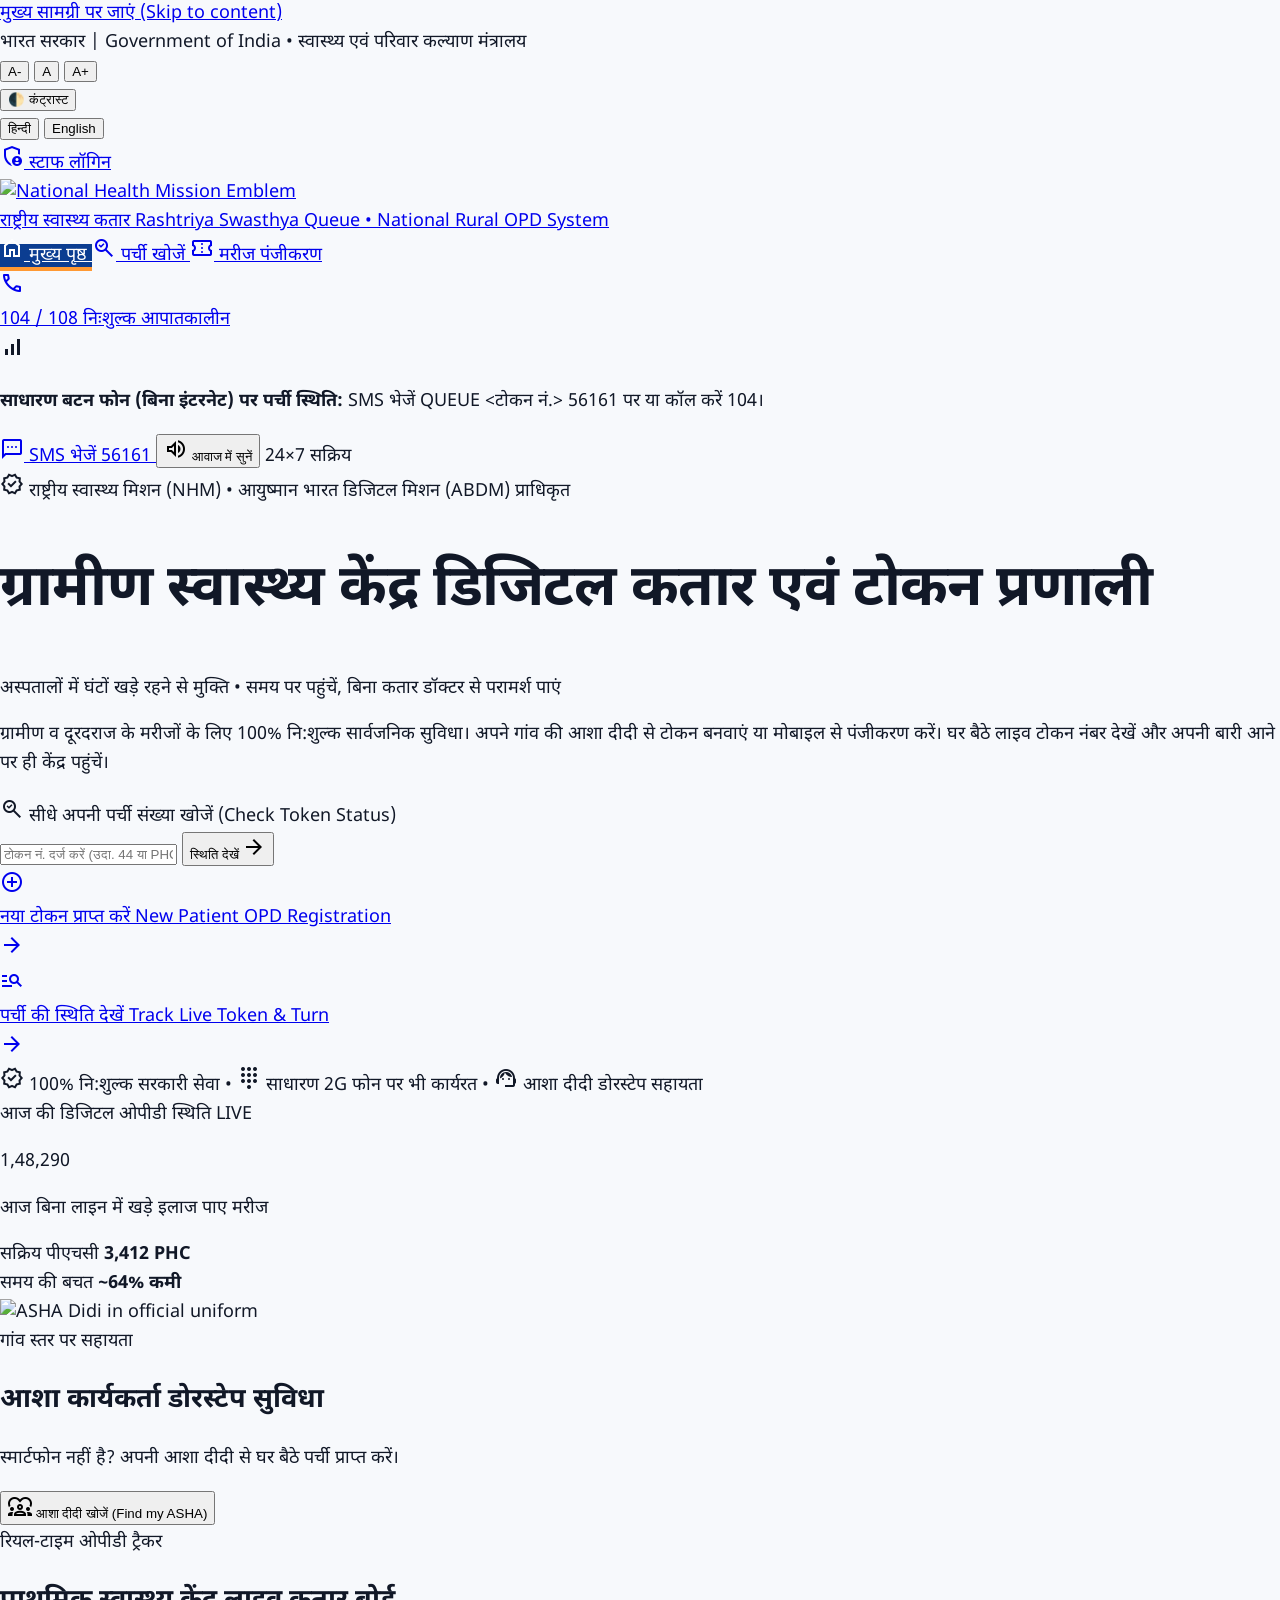
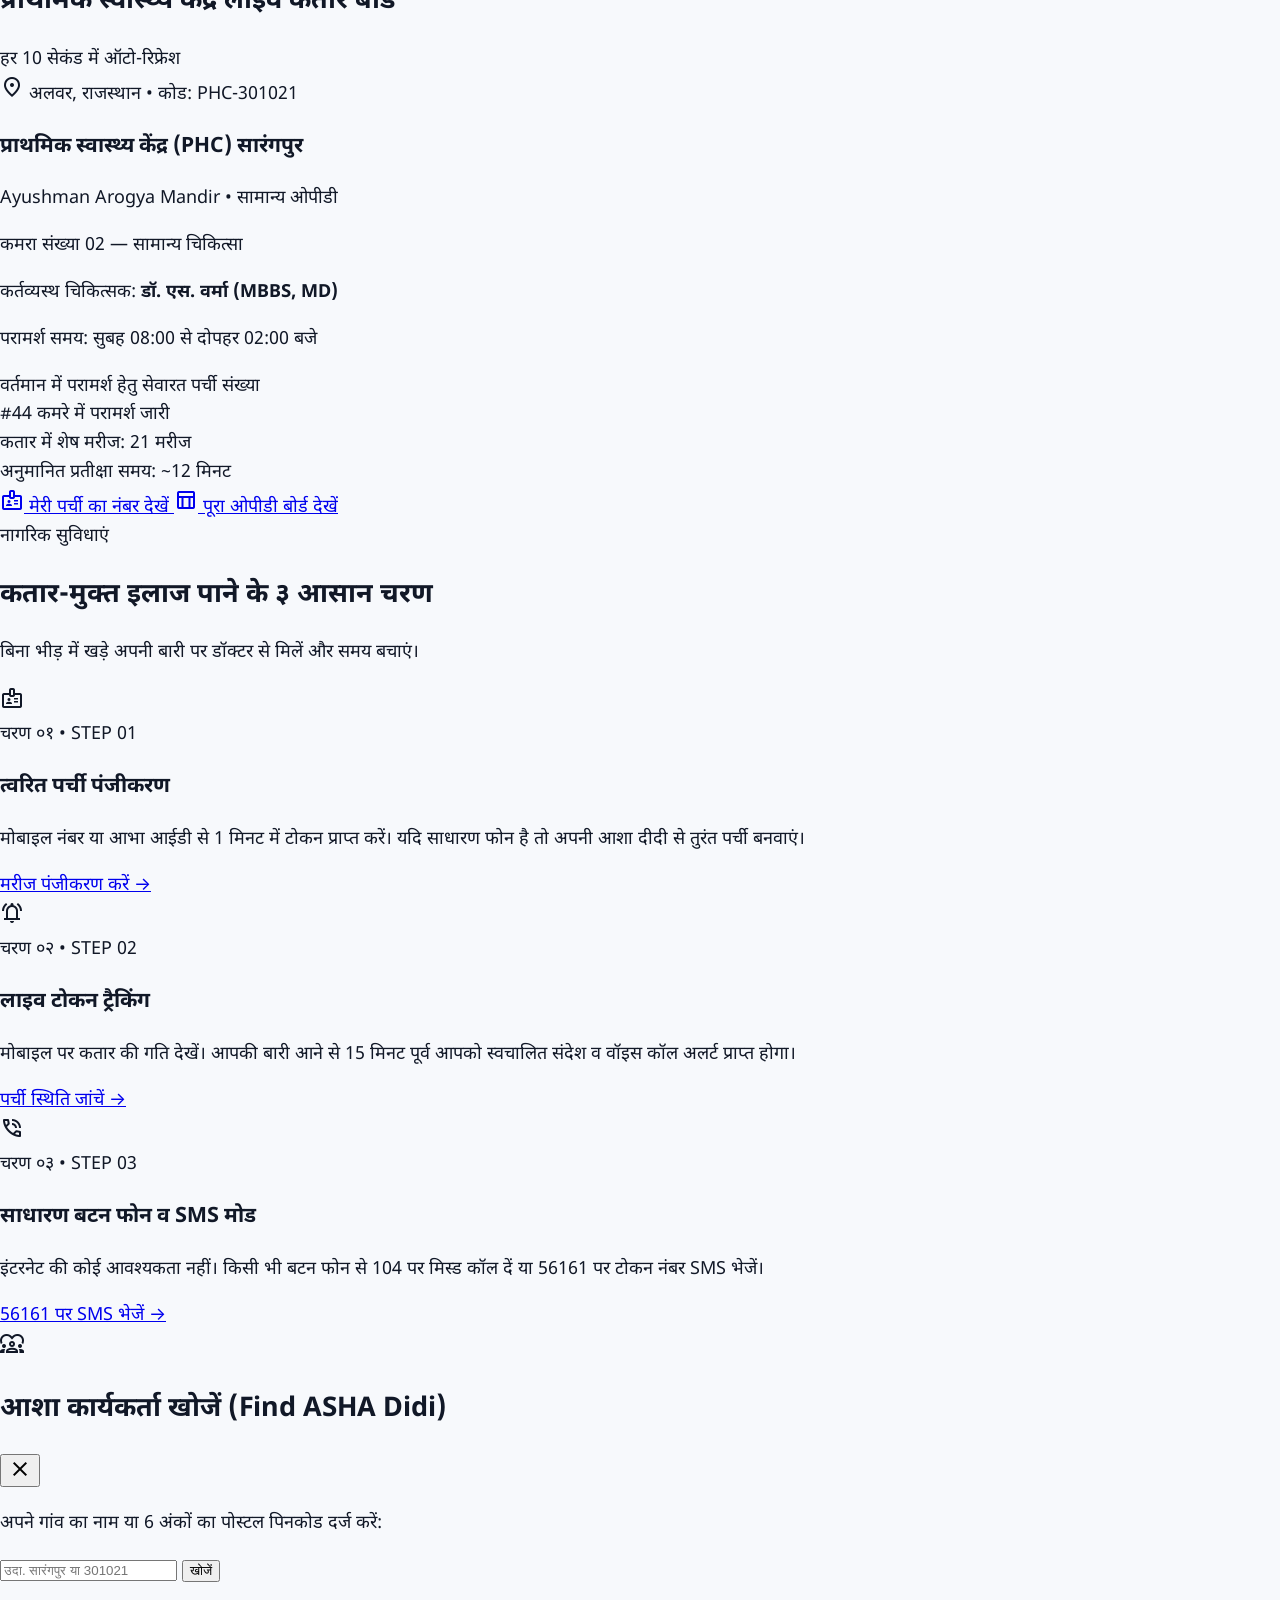
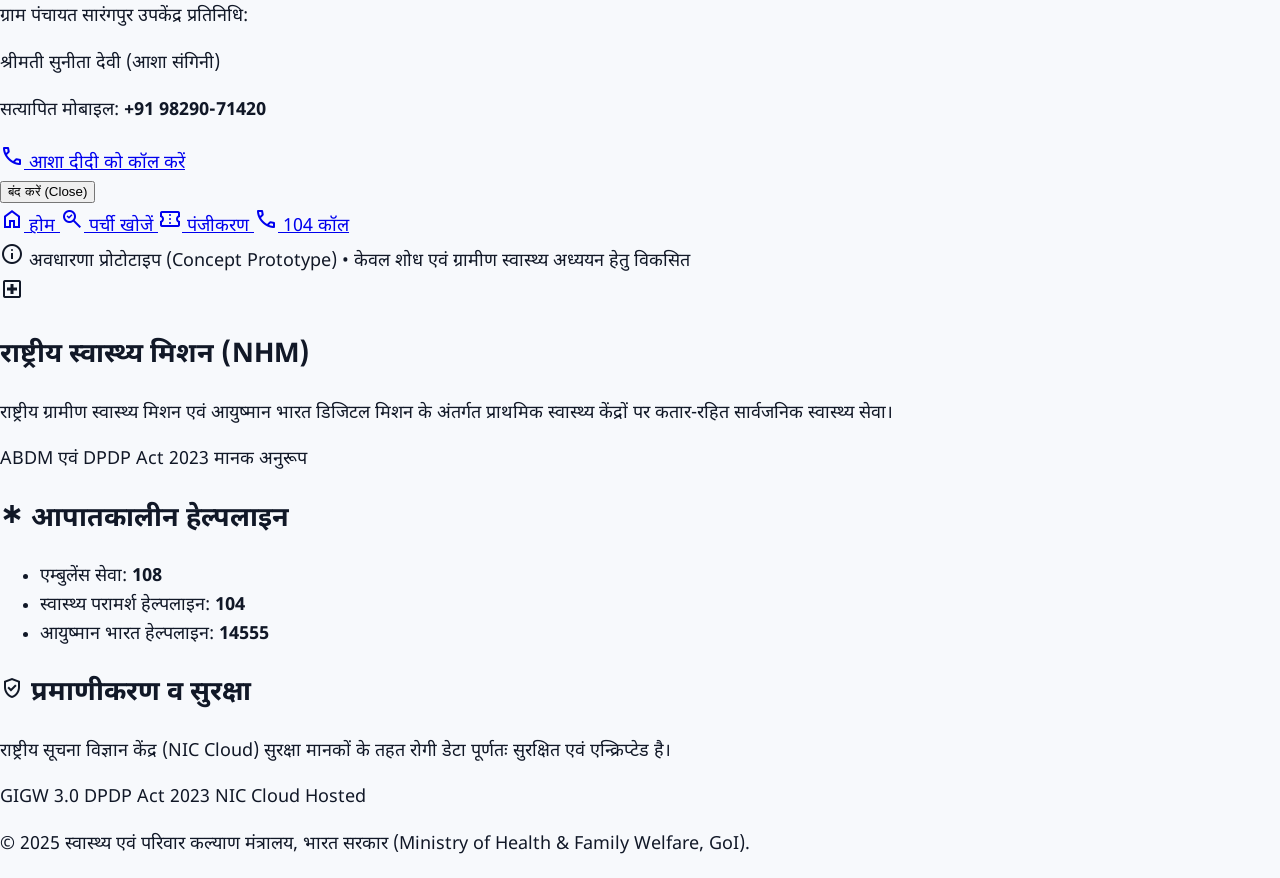
==== index.html @ 1a79dfb4 "UI/UX Redesign: 3-layer header, mobile bottom nav, accessible typography, Hindi-first switching, and" ====
<!-- 
  =============================================================================
  Rashtriya Swasthya Queue (राष्ट्रीय स्वास्थ्य कतार)
  National Rural Outpatient Queue & Digital Token System
  Senior UI/UX Redesign - Built for Rural Patients, Low Literacy & Low-End Phones
  Changes Applied:
  1. Fix Overlap / Clipping: 3-layer header (36px gov strip, 72px sticky bar, 56px+ non-sticky SMS strip).
  2. Reduce Mixing: Hindi default, clear switcher (हिन्दी | English), secondary subtitles below buttons.
  3. Typography: Noto Sans Devanagari + Inter, base 18px, clamp(2rem, 5vw, 3.2rem) headings, 48px tap targets.
  4. Colors: CSS variables (--primary: #0B3D91, --saffron: #FF9933, --success: #138808, --danger: #D32F2F).
  5. Hero: 64px min-height CTAs with 0.97 press effect, inline token search, solid red 104 call button.
  6. Cards: High-contrast LIVE stats with pulsing dot, 96px ASHA image with interactive search modal.
  7. Accessibility: A-/A/A+ root font resizer, High Contrast mode, skip-to-content, WCAG 4.5:1, reduced motion.
  8. Mobile First: Fixed 4-item bottom bar for screens < 768px, mobile-optimized touch controls.
  =============================================================================
-->
<!DOCTYPE html>
<html lang="hi">
<head>
  <meta charset="utf-8">
  <meta name="viewport" content="width=device-width, initial-scale=1.0">
  <meta name="theme-color" content="#0B3D91">
  <meta name="description" content="राष्ट्रीय स्वास्थ्य कतार - ग्रामीण प्राथमिक स्वास्थ्य केंद्रों (PHC) हेतु डिजिटल ओपीडी कतार एवं पर्ची प्रणाली">
  <title>राष्ट्रीय स्वास्थ्य कतार | Rashtriya Swasthya Queue</title>

  <!-- Google Fonts: Noto Sans Devanagari & Inter for high-clarity bilingual typography -->
  <link rel="preconnect" href="https://fonts.googleapis.com">
  <link rel="preconnect" href="https://fonts.gstatic.com" crossorigin>
  <link href="https://fonts.googleapis.com/css2?family=Inter:wght@400;500;600;700;800&family=Noto+Sans+Devanagari:wght@400;500;600;700;800&display=swap" rel="stylesheet">
  <link href="https://fonts.googleapis.com/css2?family=Material+Symbols+Outlined:opsz,wght,FILL,GRAD@20..48,100..700,0..1,-50..200" rel="stylesheet">

  <!-- Tailwind CSS CDN for utility framework -->
  <script src="https://cdn.tailwindcss.com"></script>

  <style>
    /* CSS Variables Design Tokens (Requirement 4) */
    :root {
      --primary: #0B3D91;
      --primary-hover: #082d6c;
      --saffron: #FF9933;
      --success: #138808;
      --warning: #F5A623;
      --danger: #D32F2F;
      --bg: #F7F9FC;
      --surface: #FFFFFF;
      --info-strip: #FFF4E0;
      --info-text: #5A3A00;
      --text-main: #111827;
      --text-muted: #374151;
      --border: #D1D5DB;
      --root-font-size: 18px;
    }

    html {
      font-size: var(--root-font-size);
      scroll-behavior: smooth;
    }

    body {
      font-family: 'Noto Sans Devanagari', 'Inter', system-ui, -apple-system, sans-serif;
      background-color: var(--bg);
      color: var(--text-main);
      line-height: 1.6;
      margin: 0;
      padding: 0;
      -webkit-font-smoothing: antialiased;
    }

    /* Requirement 1 & 3: Headings text-wrap balance and clamped responsive sizing */
    h1, h2, h3, h4, h5, h6 {
      text-wrap: balance;
    }

    .hero-heading {
      font-size: clamp(2rem, 5vw, 3.2rem);
      line-height: 1.25;
      letter-spacing: -0.01em;
    }

    /* Requirement 3: Minimum tap target 48x48px with 8px gaps */
    .tap-target-48 {
      min-height: 48px;
      min-width: 48px;
    }

    /* Requirement 4: Nav tabs with visible 3px saffron focus ring */
    .nav-tab-active {
      background-color: var(--primary) !important;
      color: #FFFFFF !important;
      border-bottom: 4px solid var(--saffron) !important;
    }

    *:focus-visible {
      outline: 3px solid var(--saffron) !important;
      outline-offset: 2px !important;
    }

    /* Requirement 5: Press animation scale 0.97 */
    .btn-press:active {
      transform: scale(0.97);
    }

    /* Requirement 7: High Contrast Mode */
    html.high-contrast {
      --primary: #000000;
      --primary-hover: #1f2937;
      --saffron: #FFD700;
      --success: #00E676;
      --warning: #FFD700;
      --danger: #FF1744;
      --bg: #000000;
      --surface: #121212;
      --info-strip: #000000;
      --info-text: #FFFF00;
      --text-main: #FFFFFF;
      --text-muted: #E5E7EB;
      --border: #FFFFFF;
    }

    html.high-contrast body {
      background-color: #000000 !important;
      color: #FFFFFF !important;
    }

    html.high-contrast .bg-white,
    html.high-contrast .bg-\[\#F7F9FC\],
    html.high-contrast .bg-slate-50,
    html.high-contrast .bg-blue-50,
    html.high-contrast .bg-\[\#FFF4E0\] {
      background-color: #121212 !important;
      color: #FFFFFF !important;
      border-color: #FFFFFF !important;
    }

    html.high-contrast .text-gray-600,
    html.high-contrast .text-gray-700,
    html.high-contrast .text-\[\#5A3A00\] {
      color: #FFFF00 !important;
    }

    html.high-contrast button,
    html.high-contrast a {
      border-color: #FFFFFF !important;
    }

    /* Respect reduced motion */
    @media (prefers-reduced-motion: reduce) {
      * {
        animation-duration: 0.01ms !important;
        animation-iteration-count: 1 !important;
        transition-duration: 0.01ms !important;
        scroll-behavior: auto !important;
      }
    }
  </style>
</head>

<body class="flex flex-col min-h-screen">

  <!-- Accessibility Skip-to-Content Link (Requirement 7) -->
  <a href="#main-content" class="sr-only focus:not-sr-only focus:fixed focus:top-2 focus:left-2 focus:z-[100] focus:bg-[#FF9933] focus:text-[#0B3D91] focus:font-extrabold focus:px-4 focus:py-2 focus:rounded-md focus:shadow-xl focus:border-2 focus:border-[#0B3D91]">
    मुख्य सामग्री पर जाएं (Skip to content)
  </a>

  <!-- =========================================================================
       1. FIX OVERLAP / CLIPPING: HEADER 3-LAYER ARCHITECTURE (Requirement 1)
       ========================================================================= -->

  <!-- LAYER A: Thin 36px Government Strip with Accessibility & Language Tools -->
  <div class="w-full bg-[#EBF2FA] border-b border-gray-300 text-gray-800 text-[14px] sm:text-[15px] select-none min-h-[36px] flex flex-col justify-center">
    <!-- Top Tricolor Thin Strip -->
    <div class="w-full h-[3px] flex shrink-0">
      <div class="flex-1 bg-[#FF9933]"></div>
      <div class="flex-1 bg-[#FFFFFF]"></div>
      <div class="flex-1 bg-[#138808]"></div>
    </div>
    
    <div class="max-w-7xl mx-auto w-full px-3 sm:px-6 py-1 flex items-center justify-between flex-wrap gap-2">
      <!-- Gov Identity Left -->
      <div class="flex items-center gap-2 font-semibold">
        <span class="inline-block w-2.5 h-2.5 rounded-full bg-[#138808]"></span>
        <span class="text-[#0B3D91] font-bold">भारत सरकार</span>
        <span class="text-gray-400">|</span>
        <span class="hidden sm:inline text-gray-700">Government of India</span>
        <span class="hidden lg:inline text-gray-500 font-normal">• स्वास्थ्य एवं परिवार कल्याण मंत्रालय</span>
      </div>

      <!-- Accessibility, Audio & Staff Login Right -->
      <div class="flex items-center gap-2 sm:gap-3 ml-auto">
        <!-- Root Font Resizer A- / A / A+ (Requirement 7) -->
        <div class="flex items-center bg-white border border-gray-300 rounded shadow-xs" role="group" aria-label="Font Size Controls">
          <button type="button" onclick="changeFontSize('small')" class="px-2 py-0.5 font-bold hover:bg-gray-100 border-r border-gray-200 text-xs" title="Decrease font size">A-</button>
          <button type="button" onclick="changeFontSize('normal')" class="px-2 py-0.5 font-bold hover:bg-gray-100 border-r border-gray-200 text-sm" title="Default font size">A</button>
          <button type="button" onclick="changeFontSize('large')" class="px-2 py-0.5 font-bold hover:bg-gray-100 text-base" title="Increase font size">A+</button>
        </div>

        <!-- High Contrast Mode Toggle (Requirement 7) -->
        <button type="button" onclick="toggleHighContrast()" id="contrast-btn" class="flex items-center gap-1 bg-white hover:bg-gray-100 border border-gray-300 px-2 py-0.5 rounded text-xs font-bold text-gray-800" title="High Contrast Mode">
          <span>🌓</span>
          <span class="hidden sm:inline">कंट्रास्ट</span>
        </button>

        <!-- Prominent Language Switcher (Requirement 2: Default Hindi, one language at a time) -->
        <div class="flex items-center bg-white border border-gray-300 rounded overflow-hidden text-xs font-bold shadow-xs">
          <button type="button" id="lang-btn-hi" onclick="setAppLanguage('hi')" class="px-2.5 py-1 bg-[#0B3D91] text-white">हिन्दी</button>
          <button type="button" id="lang-btn-en" onclick="setAppLanguage('en')" class="px-2.5 py-1 text-gray-700 hover:bg-gray-100">English</button>
        </div>

        <!-- Staff Login Link at Top Right (Requirement 2) -->
        <a href="dashboard.html" class="flex items-center gap-1 text-xs font-bold text-[#0B3D91] hover:text-[#082d6c] bg-white border border-blue-200 px-2.5 py-1 rounded shadow-xs hover:border-[#0B3D91] transition-colors" title="PHC Staff Dashboard">
          <span class="material-symbols-outlined text-[16px]">admin_panel_settings</span>
          <span data-i18n="staff_login">स्टाफ लॉगिन</span>
        </a>
      </div>
    </div>
  </div>

  <!-- LAYER B: ONE Sticky 72px Bar (Logo + Desktop Nav + Solid Red Helpline) (Requirement 1 & 4) -->
  <header class="sticky top-0 z-50 bg-white border-b-2 border-gray-200 shadow-sm h-[72px] flex items-center">
    <div class="max-w-7xl mx-auto w-full px-3 sm:px-6 flex items-center justify-between gap-4">
      
      <!-- Brand & Emblem -->
      <a href="index.html" class="flex items-center gap-2.5 sm:gap-3 group focus:outline-none">
        <img src="https://lh3.googleusercontent.com/aida/[base64]" 
             alt="National Health Mission Emblem" 
             class="h-11 sm:h-12 w-auto object-contain">
        <div class="flex flex-col">
          <span class="text-xl sm:text-2xl font-extrabold text-[#0B3D91] tracking-tight group-hover:underline leading-tight" data-i18n="portal_title">
            राष्ट्रीय स्वास्थ्य कतार
          </span>
          <span class="text-xs sm:text-sm font-semibold text-gray-600 hidden sm:block leading-none mt-0.5">
            Rashtriya Swasthya Queue • National Rural OPD System
          </span>
        </div>
      </a>

      <!-- Desktop Nav Tabs (Requirement 4: White, hover #E8F0FE, active Navy with 4px saffron border) -->
      <nav class="hidden md:flex items-center gap-2" aria-label="Desktop Primary Navigation">
        <a href="index.html" class="nav-tab-active flex items-center gap-1.5 px-4 py-2.5 rounded-t-md font-bold text-base transition-colors" aria-current="page">
          <span class="material-symbols-outlined text-[20px]">home</span>
          <span data-i18n="nav_home">मुख्य पृष्ठ</span>
        </a>
        <a href="check-token.html" class="flex items-center gap-1.5 px-4 py-2.5 rounded-t-md font-bold text-base text-gray-700 hover:bg-[#E8F0FE] hover:text-[#0B3D91] transition-colors">
          <span class="material-symbols-outlined text-[20px]">search_check</span>
          <span data-i18n="nav_check">पर्ची खोजें</span>
        </a>
        <a href="register.html" class="flex items-center gap-1.5 px-4 py-2.5 rounded-t-md font-bold text-base text-gray-700 hover:bg-[#E8F0FE] hover:text-[#0B3D91] transition-colors">
          <span class="material-symbols-outlined text-[20px]">confirmation_number</span>
          <span data-i18n="nav_register">मरीज पंजीकरण</span>
        </a>
      </nav>

      <!-- Solid Red Tap-to-Call Helpline Button (Requirement 5) -->
      <a href="tel:104" class="btn-press flex items-center gap-2 bg-[#D32F2F] hover:bg-[#b71c1c] text-white px-3.5 sm:px-4 py-2.5 rounded-lg font-bold text-base shadow-md transition-all shrink-0 border-2 border-[#D32F2F]" aria-label="Toll-free health helpline 104">
        <span class="material-symbols-outlined text-[22px] animate-pulse">call</span>
        <div class="flex flex-col text-left leading-none">
          <span class="font-extrabold text-sm sm:text-base">104 / 108</span>
          <span class="text-[11px] opacity-90 hidden sm:inline" data-i18n="helpline_label">निःशुल्क आपातकालीन</span>
        </div>
      </a>
    </div>
  </header>

  <!-- LAYER C: NON-sticky Notice Strip (Requirement 1 & 5: min-height 56px, wrap, no clipping, SMS chip) -->
  <section aria-label="Offline 2G SMS Assistance Banner" class="w-full bg-[#FFF4E0] border-b-2 border-[#F5A623] text-[#5A3A00] py-3 px-3 sm:px-6 min-h-[56px] flex items-center">
    <div class="max-w-7xl mx-auto w-full flex flex-wrap items-center justify-between gap-3">
      
      <!-- Notice Text & 2G Instruction -->
      <div class="flex items-center gap-2 sm:gap-3 flex-1 min-w-[280px]">
        <div class="w-8 h-8 rounded-full bg-[#F5A623]/20 flex items-center justify-center shrink-0">
          <span class="material-symbols-outlined text-[#5A3A00] text-[20px]">signal_cellular_alt</span>
        </div>
        <p class="text-sm sm:text-base font-semibold leading-snug">
          <strong class="font-bold text-[#0B3D91]" data-i18n="notice_head">साधारण बटन फोन (बिना इंटरनेट) पर पर्ची स्थिति:</strong>
          <span class="ml-1" data-i18n="notice_body">SMS भेजें <code class="bg-white px-2 py-0.5 border border-[#F5A623] rounded font-bold text-[#0B3D91]">QUEUE &lt;टोकन नं.&gt;</code> <strong>56161</strong> पर या कॉल करें <strong>104</strong>।</span>
        </p>
      </div>

      <!-- Action Chips Strip (Requirement 1 & 5: Never clipped, Tap to SMS + Listen Speaker) -->
      <div class="flex items-center gap-2 flex-wrap shrink-0">
        <!-- Tap to SMS Button (Requirement 5) -->
        <a href="sms:56161?body=QUEUE%20" class="btn-press inline-flex items-center gap-1.5 bg-white border border-[#F5A623] text-[#5A3A00] px-3 py-1.5 rounded-full font-bold text-sm shadow-xs hover:bg-amber-50" aria-label="Send SMS to 56161">
          <span class="material-symbols-outlined text-[18px] text-[#0B3D91]">sms</span>
          <span data-i18n="sms_btn">SMS भेजें 56161</span>
        </a>

        <!-- Unified Page Read Aloud Speaker Button (Requirement 2) -->
        <button type="button" id="tts-audio-btn" onclick="toggleReadAloud()" class="btn-press inline-flex items-center gap-1.5 bg-white border border-[#0B3D91] text-[#0B3D91] px-3 py-1.5 rounded-full font-bold text-sm shadow-xs hover:bg-blue-50" aria-label="Listen aloud">
          <span class="material-symbols-outlined text-[18px]" id="tts-icon">volume_up</span>
          <span id="tts-label" data-i18n="listen_btn">आवाज में सुनें</span>
        </button>

        <!-- 24x7 Active Badge -->
        <span class="inline-flex items-center gap-1.5 px-2.5 py-1 rounded-full bg-emerald-100 text-[#138808] border border-emerald-300 font-bold text-xs shrink-0">
          <span class="w-2 h-2 rounded-full bg-[#138808] animate-ping"></span>
          <span>24×7 सक्रिय</span>
        </span>
      </div>
    </div>
  </section>

  <!-- =========================================================================
       MAIN CONTENT CONTAINER
       ========================================================================= -->
  <main id="main-content" class="flex-1 w-full pb-24 md:pb-12">
    
    <!-- =======================================================================
         HERO SECTION (Requirement 1, 2 & 5)
         - 12-16px spacing between H1 and subtitle
         - text-wrap: balance
         - 64px min-height primary CTAs
         - Inline token search directly inside the hero
         ======================================================================= -->
    <section class="w-full bg-white border-b border-gray-200 py-8 sm:py-12 px-3 sm:px-6">
      <div class="max-w-7xl mx-auto grid grid-cols-1 lg:grid-cols-12 gap-8 items-start">
        
        <!-- Left Column: Primary Copy & Actions (8 Cols) -->
        <div class="lg:col-span-8 flex flex-col justify-center">
          
          <!-- Single Trust Badge (Requirement 2 & 8: Show ABDM Authorized only once) -->
          <div class="inline-flex items-center gap-2 px-3 py-1 bg-blue-50 border border-blue-200 rounded-full text-[#0B3D91] font-bold text-xs sm:text-sm mb-4 w-fit">
            <span class="material-symbols-outlined text-[18px] text-[#138808]">verified</span>
            <span>राष्ट्रीय स्वास्थ्य मिशन (NHM) • आयुष्मान भारत डिजिटल मिशन (ABDM) प्राधिकृत</span>
          </div>

          <!-- Main Hero Heading with text-wrap balance -->
          <h1 class="hero-heading font-extrabold text-[#0B3D91] tracking-tight mb-3.5" data-i18n="hero_h1">
            ग्रामीण स्वास्थ्य केंद्र डिजिटल कतार एवं टोकन प्रणाली
          </h1>

          <!-- Subtitle with 12-16px clear spacing (Requirement 1) -->
          <p class="text-xl sm:text-2xl font-bold text-gray-700 mb-4" data-i18n="hero_sub">
            अस्पतालों में घंटों खड़े रहने से मुक्ति • समय पर पहुंचें, बिना कतार डॉक्टर से परामर्श पाएं
          </p>

          <p class="text-base sm:text-lg text-gray-600 max-w-2xl leading-relaxed mb-6" data-i18n="hero_desc">
            ग्रामीण व दूरदराज के मरीजों के लिए 100% नि:शुल्क सार्वजनिक सुविधा। अपने गांव की आशा दीदी से टोकन बनवाएं या मोबाइल से पंजीकरण करें। घर बैठे लाइव टोकन नंबर देखें और अपनी बारी आने पर ही केंद्र पहुंचें।
          </p>

          <!-- INLINE TOKEN CHECKER IN HERO (Requirement 5) -->
          <div class="bg-gradient-to-r from-blue-50 to-indigo-50 border-2 border-[#0B3D91] rounded-2xl p-4 sm:p-5 shadow-sm max-w-2xl mb-8">
            <label for="quick-token-input" class="block font-extrabold text-[#0B3D91] text-base sm:text-lg mb-2 flex items-center gap-2">
              <span class="material-symbols-outlined text-[24px]">search_check</span>
              <span data-i18n="inline_search_label">सीधे अपनी पर्ची संख्या खोजें (Check Token Status)</span>
            </label>
            <form onsubmit="handleQuickTokenCheck(event)" class="flex flex-col sm:flex-row gap-2.5">
              <input type="text" 
                     id="quick-token-input" 
                     placeholder="टोकन नं. दर्ज करें (उदा. 44 या PHC-44)" 
                     class="flex-1 min-h-[52px] px-4 rounded-xl border-2 border-gray-300 font-bold text-lg focus:border-[#0B3D91] focus:ring-2 focus:ring-[#FF9933] focus:outline-none bg-white text-gray-900" 
                     required>
              <button type="submit" class="btn-press min-h-[52px] px-6 bg-[#0B3D91] hover:bg-[#082d6c] text-white font-bold text-lg rounded-xl flex items-center justify-center gap-2 shadow-md transition-all shrink-0">
                <span data-i18n="inline_search_btn">स्थिति देखें</span>
                <span class="material-symbols-outlined text-[20px]">arrow_forward</span>
              </button>
            </form>
            <div id="quick-check-alert" class="hidden mt-3 p-3 bg-white border-l-4 border-[#138808] rounded shadow-xs text-sm font-bold text-gray-800"></div>
          </div>

          <!-- PRIMARY CTAS (Requirement 5: min-height 64px, 20px text, press animation, subtitle under button) -->
          <div class="grid grid-cols-1 sm:grid-cols-2 gap-4 max-w-2xl">
            <!-- CTA 1: Register -->
            <a href="register.html" class="btn-press min-h-[64px] px-5 bg-[#0B3D91] hover:bg-[#082d6c] text-white rounded-xl shadow-lg flex items-center gap-3.5 border-2 border-[#0B3D91] transition-all group">
              <div class="w-12 h-12 rounded-lg bg-white/15 flex items-center justify-center shrink-0">
                <span class="material-symbols-outlined text-[30px] text-white">add_circle</span>
              </div>
              <div class="flex flex-col text-left leading-tight py-1 flex-1">
                <span class="text-xl sm:text-[20px] font-extrabold" data-i18n="cta_register_title">नया टोकन प्राप्त करें</span>
                <span class="text-xs text-blue-100 font-medium mt-0.5" data-i18n="cta_register_sub">New Patient OPD Registration</span>
              </div>
              <span class="material-symbols-outlined text-[22px] text-white group-hover:translate-x-1 transition-transform">arrow_forward</span>
            </a>

            <!-- CTA 2: Check Token -->
            <a href="check-token.html" class="btn-press min-h-[64px] px-5 bg-white hover:bg-blue-50 text-[#0B3D91] rounded-xl shadow-md flex items-center gap-3.5 border-2 border-[#0B3D91] transition-all group">
              <div class="w-12 h-12 rounded-lg bg-blue-100 flex items-center justify-center shrink-0">
                <span class="material-symbols-outlined text-[30px] text-[#0B3D91]">manage_search</span>
              </div>
              <div class="flex flex-col text-left leading-tight py-1 flex-1">
                <span class="text-xl sm:text-[20px] font-extrabold" data-i18n="cta_check_title">पर्ची की स्थिति देखें</span>
                <span class="text-xs text-gray-500 font-medium mt-0.5" data-i18n="cta_check_sub">Track Live Token &amp; Turn</span>
              </div>
              <span class="material-symbols-outlined text-[22px] text-[#0B3D91] group-hover:translate-x-1 transition-transform">arrow_forward</span>
            </a>
          </div>

          <!-- Feature Badges Strip -->
          <div class="flex flex-wrap items-center gap-3 text-sm font-bold text-gray-700 mt-6 pt-4 border-t border-gray-200">
            <span class="flex items-center gap-1 text-[#138808]">
              <span class="material-symbols-outlined text-[18px]">verified</span>
              <span>100% नि:शुल्क सरकारी सेवा</span>
            </span>
            <span class="text-gray-300">•</span>
            <span class="flex items-center gap-1 text-gray-700">
              <span class="material-symbols-outlined text-[18px] text-[#0B3D91]">dialpad</span>
              <span>साधारण 2G फोन पर भी कार्यरत</span>
            </span>
            <span class="text-gray-300">•</span>
            <span class="flex items-center gap-1 text-gray-700">
              <span class="material-symbols-outlined text-[18px] text-[#FF9933]">support_agent</span>
              <span>आशा दीदी डोरस्टेप सहायता</span>
            </span>
          </div>

        </div>

        <!-- Right Column: High-Visibility Live Stats & ASHA Card (4 Cols) (Requirement 6) -->
        <div class="lg:col-span-4 flex flex-col gap-5">
          
          <!-- LIVE STATS CARD (Requirement 6: 16px+ labels, darker text, LIVE badge with pulsing dot, soft shadow) -->
          <div class="bg-white border-2 border-gray-200 rounded-2xl p-5 shadow-[0_4px_20px_-2px_rgba(11,61,145,0.08)]">
            <div class="flex items-center justify-between pb-3 border-b border-gray-200">
              <span class="text-base font-extrabold text-gray-900" data-i18n="stats_header">आज की डिजिटल ओपीडी स्थिति</span>
              <span class="inline-flex items-center gap-1.5 px-3 py-1 rounded-full bg-emerald-100 text-[#138808] border border-emerald-300 font-extrabold text-xs">
                <span class="w-2.5 h-2.5 rounded-full bg-[#138808] animate-ping"></span>
                <span>LIVE</span>
              </span>
            </div>
            
            <div class="py-4">
              <p class="text-4xl sm:text-5xl font-extrabold text-[#0B3D91] tracking-tight" id="patients-served-stat">
                1,48,290
              </p>
              <p class="text-base font-bold text-gray-900 mt-1" data-i18n="stats_sub">
                आज बिना लाइन में खड़े इलाज पाए मरीज
              </p>
            </div>

            <div class="grid grid-cols-2 gap-3 pt-3 border-t border-gray-200 text-left">
              <div class="bg-[#F7F9FC] p-3 rounded-xl border border-gray-200">
                <span class="text-sm font-bold text-gray-700 block" data-i18n="stats_phc_label">सक्रिय पीएचसी</span>
                <strong class="text-xl font-extrabold text-gray-900">3,412 PHC</strong>
              </div>
              <div class="bg-[#F7F9FC] p-3 rounded-xl border border-gray-200">
                <span class="text-sm font-bold text-gray-700 block" data-i18n="stats_wait_label">समय की बचत</span>
                <strong class="text-xl font-extrabold text-[#138808]">~64% कमी</strong>
              </div>
            </div>
          </div>

          <!-- ASHA WORKER CARD (Requirement 6: 96px rounded image, stronger border, Find ASHA button) -->
          <div class="bg-white border-2 border-gray-300 rounded-2xl p-5 shadow-[0_4px_20px_-2px_rgba(11,61,145,0.08)] flex flex-col gap-4">
            <div class="flex items-center gap-4">
              <img src="https://lh3.googleusercontent.com/aida-public/[base64]" 
                   alt="ASHA Didi in official uniform" 
                   class="w-24 h-24 rounded-2xl object-cover shrink-0 border-2 border-gray-300 shadow-xs">
              <div class="space-y-1">
                <span class="inline-block px-2 py-0.5 rounded bg-amber-100 text-[#5A3A00] font-extrabold text-xs">गांव स्तर पर सहायता</span>
                <h2 class="text-lg font-extrabold text-[#0B3D91] leading-tight" data-i18n="asha_card_title">आशा कार्यकर्ता डोरस्टेप सुविधा</h2>
                <p class="text-sm font-medium text-gray-700" data-i18n="asha_card_desc">स्मार्टफोन नहीं है? अपनी आशा दीदी से घर बैठे पर्ची प्राप्त करें।</p>
              </div>
            </div>

            <!-- Find ASHA Didi Button (Requirement 6) -->
            <button type="button" onclick="openAshaSearchModal()" class="btn-press w-full min-h-[48px] bg-[#0B3D91] hover:bg-[#082d6c] text-white font-extrabold text-base rounded-xl flex items-center justify-center gap-2 shadow-xs transition-colors">
              <span class="material-symbols-outlined text-[22px]">diversity_1</span>
              <span data-i18n="asha_btn">आशा दीदी खोजें (Find my ASHA)</span>
            </button>
          </div>

        </div>

      </div>
    </section>

    <!-- =======================================================================
         LIVE CLINIC QUEUE SNAPSHOT BOARD
         ======================================================================= -->
    <section class="w-full bg-[#F7F9FC] py-8 sm:py-12 px-3 sm:px-6 border-b border-gray-200" aria-label="Live Clinic Queue Tracker">
      <div class="max-w-7xl mx-auto space-y-6">
        
        <div class="flex flex-col sm:flex-row sm:items-end justify-between gap-3">
          <div>
            <span class="text-sm font-extrabold uppercase tracking-wider text-[#0B3D91]" data-i18n="queue_tag">रियल-टाइम ओपीडी ट्रैकर</span>
            <h2 class="text-2xl sm:text-3xl font-extrabold text-gray-900 mt-1" data-i18n="queue_heading">प्राथमिक स्वास्थ्य केंद्र लाइव कतार बोर्ड</h2>
          </div>
          <div class="flex items-center gap-2 text-sm font-bold text-gray-700 bg-white px-3.5 py-1.5 rounded-full border border-gray-200 w-fit shadow-xs">
            <span class="w-2.5 h-2.5 rounded-full bg-[#138808] animate-ping"></span>
            <span data-i18n="queue_sync">हर 10 सेकंड में ऑटो-रिफ्रेश</span>
          </div>
        </div>

        <!-- Main Live Card Component -->
        <div class="bg-white border-2 border-gray-200 p-5 sm:p-7 rounded-2xl shadow-sm">
          <div class="grid grid-cols-1 lg:grid-cols-12 gap-6 items-center">
            
            <!-- Facility Details Left (4 Cols) -->
            <div class="lg:col-span-4 space-y-3 border-b lg:border-b-0 lg:border-r border-gray-200 pb-5 lg:pb-0 lg:pr-6">
              <div class="inline-flex items-center gap-1.5 px-3 py-1 bg-blue-50 border border-blue-200 rounded-lg text-[#0B3D91] font-bold text-sm">
                <span class="material-symbols-outlined text-[18px]">location_on</span>
                <span>अलवर, राजस्थान • कोड: PHC-301021</span>
              </div>
              <div>
                <h3 class="text-xl sm:text-2xl font-extrabold text-gray-900 leading-snug">
                  प्राथमिक स्वास्थ्य केंद्र (PHC) सारंगपुर
                </h3>
                <p class="text-sm font-semibold text-gray-600 mt-0.5">Ayushman Arogya Mandir • सामान्य ओपीडी</p>
              </div>
              <div class="p-3 bg-[#F7F9FC] border border-gray-200 rounded-xl space-y-1 text-sm font-semibold text-gray-700">
                <p class="text-[#0B3D91] font-bold">कमरा संख्या 02 — सामान्य चिकित्सा</p>
                <p>कर्तव्यस्थ चिकित्सक: <strong>डॉ. एस. वर्मा (MBBS, MD)</strong></p>
                <p class="text-gray-500">परामर्श समय: सुबह 08:00 से दोपहर 02:00 बजे</p>
              </div>
            </div>

            <!-- Token Counter Center Unit (5 Cols) -->
            <div class="lg:col-span-5 text-center lg:text-left space-y-2 px-0 lg:px-4">
              <span class="text-sm font-extrabold uppercase tracking-wider text-gray-600 block" data-i18n="current_token_label">
                वर्तमान में परामर्श हेतु सेवारत पर्ची संख्या
              </span>
              <div class="flex items-baseline justify-center lg:justify-start gap-3">
                <span class="text-6xl sm:text-7xl font-extrabold text-[#0B3D91] tracking-tight" id="live-token-counter">
                  #44
                </span>
                <span class="px-3 py-1.5 rounded-lg border-2 border-emerald-300 bg-emerald-50 text-[#138808] text-base font-extrabold">
                  कमरे में परामर्श जारी
                </span>
              </div>

              <!-- Stats Bar Under Token -->
              <div class="grid grid-cols-2 gap-3 pt-2 text-left max-w-md mx-auto lg:mx-0">
                <div class="bg-[#F7F9FC] p-3 rounded-xl border border-gray-200">
                  <span class="text-xs sm:text-sm font-bold text-gray-600 block" data-i18n="token_wait_label">कतार में शेष मरीज:</span>
                  <span class="text-lg sm:text-xl font-extrabold text-[#0B3D91]" id="remaining-count">21 मरीज</span>
                </div>
                <div class="bg-[#F7F9FC] p-3 rounded-xl border border-gray-200">
                  <span class="text-xs sm:text-sm font-bold text-gray-600 block" data-i18n="token_time_label">अनुमानित प्रतीक्षा समय:</span>
                  <span class="text-lg sm:text-xl font-extrabold text-[#138808]">~12 मिनट</span>
                </div>
              </div>
            </div>

            <!-- Actions Right (3 Cols) -->
            <div class="lg:col-span-3 flex flex-col justify-center gap-3">
              <a href="check-token.html" class="btn-press min-h-[48px] px-4 bg-[#0B3D91] hover:bg-[#082d6c] text-white font-extrabold text-base rounded-xl flex items-center justify-center gap-2 shadow-xs transition-colors">
                <span class="material-symbols-outlined text-[20px]">badge</span>
                <span data-i18n="check_my_turn_btn">मेरी पर्ची का नंबर देखें</span>
              </a>
              <a href="dashboard.html" class="btn-press min-h-[48px] px-4 bg-white hover:bg-gray-50 text-gray-800 font-extrabold text-base rounded-xl border-2 border-gray-300 flex items-center justify-center gap-2 transition-colors">
                <span class="material-symbols-outlined text-[20px]">table_chart</span>
                <span data-i18n="view_full_board_btn">पूरा ओपीडी बोर्ड देखें</span>
              </a>
            </div>

          </div>
        </div>

      </div>
    </section>

    <!-- =======================================================================
         CITIZEN STEPS SECTION (Simple 3-Step Guide)
         ======================================================================= -->
    <section class="w-full bg-white py-8 sm:py-12 px-3 sm:px-6 border-b border-gray-200" aria-label="How to use Swasthya Queue">
      <div class="max-w-7xl mx-auto space-y-8">
        
        <div class="space-y-1">
          <span class="text-sm font-extrabold uppercase tracking-wider text-[#0B3D91]" data-i18n="steps_tag">नागरिक सुविधाएं</span>
          <h2 class="text-2xl sm:text-3xl font-extrabold text-gray-900" data-i18n="steps_heading">कतार-मुक्त इलाज पाने के ३ आसान चरण</h2>
          <p class="text-base text-gray-600 max-w-2xl" data-i18n="steps_sub">बिना भीड़ में खड़े अपनी बारी पर डॉक्टर से मिलें और समय बचाएं।</p>
        </div>

        <div class="grid grid-cols-1 md:grid-cols-3 gap-6">
          
          <!-- Step 1 -->
          <div class="bg-[#F7F9FC] border-2 border-gray-200 p-6 rounded-2xl flex flex-col justify-between space-y-4">
            <div class="space-y-3">
              <div class="w-12 h-12 bg-blue-100 text-[#0B3D91] rounded-xl flex items-center justify-center">
                <span class="material-symbols-outlined text-[28px]">badge</span>
              </div>
              <span class="text-sm font-extrabold text-[#138808]">चरण ०१ • STEP 01</span>
              <h3 class="text-xl font-extrabold text-gray-900" data-i18n="step1_title">त्वरित पर्ची पंजीकरण</h3>
              <p class="text-base text-gray-600 leading-relaxed" data-i18n="step1_desc">
                मोबाइल नंबर या आभा आईडी से 1 मिनट में टोकन प्राप्त करें। यदि साधारण फोन है तो अपनी आशा दीदी से तुरंत पर्ची बनवाएं।
              </p>
            </div>
            <a href="register.html" class="inline-flex items-center gap-1.5 font-bold text-[#0B3D91] hover:underline pt-2 border-t border-gray-200">
              <span data-i18n="step1_link">मरीज पंजीकरण करें →</span>
            </a>
          </div>

          <!-- Step 2 -->
          <div class="bg-[#F7F9FC] border-2 border-gray-200 p-6 rounded-2xl flex flex-col justify-between space-y-4">
            <div class="space-y-3">
              <div class="w-12 h-12 bg-blue-100 text-[#0B3D91] rounded-xl flex items-center justify-center">
                <span class="material-symbols-outlined text-[28px]">notifications_active</span>
              </div>
              <span class="text-sm font-extrabold text-[#138808]">चरण ०२ • STEP 02</span>
              <h3 class="text-xl font-extrabold text-gray-900" data-i18n="step2_title">लाइव टोकन ट्रैकिंग</h3>
              <p class="text-base text-gray-600 leading-relaxed" data-i18n="step2_desc">
                मोबाइल पर कतार की गति देखें। आपकी बारी आने से 15 मिनट पूर्व आपको स्वचालित संदेश व वॉइस कॉल अलर्ट प्राप्त होगा।
              </p>
            </div>
            <a href="check-token.html" class="inline-flex items-center gap-1.5 font-bold text-[#0B3D91] hover:underline pt-2 border-t border-gray-200">
              <span data-i18n="step2_link">पर्ची स्थिति जांचें →</span>
            </a>
          </div>

          <!-- Step 3 -->
          <div class="bg-[#F7F9FC] border-2 border-gray-200 p-6 rounded-2xl flex flex-col justify-between space-y-4">
            <div class="space-y-3">
              <div class="w-12 h-12 bg-blue-100 text-[#0B3D91] rounded-xl flex items-center justify-center">
                <span class="material-symbols-outlined text-[28px]">phone_in_talk</span>
              </div>
              <span class="text-sm font-extrabold text-[#138808]">चरण ०३ • STEP 03</span>
              <h3 class="text-xl font-extrabold text-gray-900" data-i18n="step3_title">साधारण बटन फोन व SMS मोड</h3>
              <p class="text-base text-gray-600 leading-relaxed" data-i18n="step3_desc">
                इंटरनेट की कोई आवश्यकता नहीं। किसी भी बटन फोन से 104 पर मिस्ड कॉल दें या 56161 पर टोकन नंबर SMS भेजें।
              </p>
            </div>
            <a href="sms:56161?body=QUEUE%20" class="inline-flex items-center gap-1.5 font-bold text-[#0B3D91] hover:underline pt-2 border-t border-gray-200">
              <span data-i18n="step3_link">56161 पर SMS भेजें →</span>
            </a>
          </div>

        </div>

      </div>
    </section>

  </main>

  <!-- =========================================================================
       ASHA SEARCH MODAL (Requirement 6)
       ========================================================================= -->
  <div id="asha-modal" role="dialog" aria-modal="true" aria-labelledby="asha-modal-title" class="fixed inset-0 z-50 bg-black/60 hidden items-center justify-center p-4">
    <div class="bg-white max-w-lg w-full p-6 rounded-2xl shadow-2xl space-y-4 border-2 border-gray-300">
      
      <div class="flex items-center justify-between border-b border-gray-200 pb-3">
        <div class="flex items-center gap-2 text-[#0B3D91]">
          <span class="material-symbols-outlined text-[26px]">diversity_1</span>
          <h2 id="asha-modal-title" class="text-xl font-extrabold">आशा कार्यकर्ता खोजें (Find ASHA Didi)</h2>
        </div>
        <button type="button" onclick="closeAshaSearchModal()" class="w-10 h-10 rounded-full hover:bg-gray-100 flex items-center justify-center text-gray-600" aria-label="Close modal">
          <span class="material-symbols-outlined text-[24px]">close</span>
        </button>
      </div>

      <p class="text-base text-gray-600">
        अपने गांव का नाम या 6 अंकों का पोस्टल पिनकोड दर्ज करें:
      </p>

      <form onsubmit="searchAshaWorker(event)" class="space-y-3">
        <div class="flex gap-2">
          <input type="text" id="asha-search-input" placeholder="उदा. सारंगपुर या 301021" class="flex-1 min-h-[48px] px-4 rounded-xl border-2 border-gray-300 font-bold text-base focus:border-[#0B3D91] focus:outline-none" required>
          <button type="submit" class="btn-press px-5 min-h-[48px] bg-[#0B3D91] hover:bg-[#082d6c] text-white font-extrabold rounded-xl text-base">
            खोजें
          </button>
        </div>
      </form>

      <!-- Results Display -->
      <div id="asha-search-results" class="p-4 bg-[#F7F9FC] border border-gray-200 rounded-xl space-y-2">
        <p class="text-sm font-extrabold text-[#0B3D91]">ग्राम पंचायत सारंगपुर उपकेंद्र प्रतिनिधि:</p>
        <p class="text-base font-bold text-gray-900">श्रीमती सुनीता देवी (आशा संगिनी)</p>
        <p class="text-sm font-semibold text-gray-700">सत्यापित मोबाइल: <strong>+91 98290-71420</strong></p>
        <div class="pt-2">
          <a href="tel:9829071420" class="inline-flex items-center gap-1.5 px-3 py-1.5 rounded-lg bg-[#0B3D91] text-white font-bold text-xs">
            <span class="material-symbols-outlined text-[16px]">call</span>
            आशा दीदी को कॉल करें
          </a>
        </div>
      </div>

      <div class="pt-2 flex justify-end">
        <button type="button" onclick="closeAshaSearchModal()" class="btn-press min-h-[44px] px-5 bg-gray-200 hover:bg-gray-300 text-gray-800 font-extrabold rounded-xl text-sm">
          बंद करें (Close)
        </button>
      </div>

    </div>
  </div>

  <!-- =========================================================================
       MOBILE FIXED BOTTOM NAVIGATION BAR (< 768px) (Requirement 4 & Mobile First)
       4 Large Touch Buttons (Min 48px Target): Home, Check Token, Register, Call 104
       ========================================================================= -->
  <nav class="md:hidden fixed bottom-0 left-0 right-0 z-50 bg-white border-t-2 border-gray-200 shadow-[0_-4px_16px_rgba(0,0,0,0.08)] flex items-center justify-around py-1.5 px-2 select-none" aria-label="Mobile Navigation Bar">
    
    <!-- Tab 1: Home -->
    <a href="index.html" class="flex flex-col items-center justify-center tap-target-48 px-2 py-1 rounded-lg text-[#0B3D91] font-extrabold" aria-current="page">
      <span class="material-symbols-outlined text-[24px]">home</span>
      <span class="text-[12px] leading-tight mt-0.5" data-i18n="mob_nav_home">होम</span>
    </a>

    <!-- Tab 2: Check Token -->
    <a href="check-token.html" class="flex flex-col items-center justify-center tap-target-48 px-2 py-1 rounded-lg text-gray-700 hover:text-[#0B3D91] font-bold">
      <span class="material-symbols-outlined text-[24px]">search_check</span>
      <span class="text-[12px] leading-tight mt-0.5" data-i18n="mob_nav_check">पर्ची खोजें</span>
    </a>

    <!-- Tab 3: Register -->
    <a href="register.html" class="flex flex-col items-center justify-center tap-target-48 px-2 py-1 rounded-lg text-gray-700 hover:text-[#0B3D91] font-bold">
      <span class="material-symbols-outlined text-[24px]">confirmation_number</span>
      <span class="text-[12px] leading-tight mt-0.5" data-i18n="mob_nav_register">पंजीकरण</span>
    </a>

    <!-- Tab 4: Helpline 104 -->
    <a href="tel:104" class="flex flex-col items-center justify-center tap-target-48 px-2 py-1 rounded-lg text-[#D32F2F] font-bold" aria-label="Call emergency 104">
      <span class="material-symbols-outlined text-[24px]">call</span>
      <span class="text-[12px] leading-tight mt-0.5">104 कॉल</span>
    </a>

  </nav>

  <!-- =========================================================================
       FOOTER & TRUST SECTION (Requirement 8)
       ========================================================================= -->
  <footer class="w-full bg-[#0B3D91] text-white border-t-4 border-[#FF9933] mt-auto">
    
    <!-- Concept Prototype Trust Disclaimer Banner (Requirement 8) -->
    <div class="w-full bg-[#082d6c] text-center py-2 px-3 border-b border-blue-900 text-xs sm:text-sm font-semibold">
      <div class="max-w-7xl mx-auto flex items-center justify-center gap-2 text-blue-200">
        <span class="material-symbols-outlined text-[18px] text-[#FF9933]">info</span>
        <span>अवधारणा प्रोटोटाइप (Concept Prototype) • केवल शोध एवं ग्रामीण स्वास्थ्य अध्ययन हेतु विकसित</span>
      </div>
    </div>

    <div class="max-w-7xl mx-auto px-4 sm:px-6 py-8 sm:py-10 grid grid-cols-1 md:grid-cols-3 gap-8">
      
      <!-- Col 1: System Info -->
      <div class="space-y-3">
        <div class="flex items-center gap-2">
          <span class="material-symbols-outlined text-[#FF9933] text-[28px]">local_hospital</span>
          <h2 class="text-xl font-extrabold text-white">राष्ट्रीय स्वास्थ्य मिशन (NHM)</h2>
        </div>
        <p class="text-sm text-blue-100 leading-relaxed">
          राष्ट्रीय ग्रामीण स्वास्थ्य मिशन एवं आयुष्मान भारत डिजिटल मिशन के अंतर्गत प्राथमिक स्वास्थ्य केंद्रों पर कतार-रहित सार्वजनिक स्वास्थ्य सेवा।
        </p>
        <div class="pt-1">
          <span class="inline-block px-3 py-1 rounded-md bg-[#138808] text-white font-bold text-xs">
            ABDM एवं DPDP Act 2023 मानक अनुरूप
          </span>
        </div>
      </div>

      <!-- Col 2: Emergency Helplines -->
      <div class="space-y-3">
        <h2 class="text-xl font-extrabold text-white flex items-center gap-2">
          <span class="material-symbols-outlined text-red-400">emergency</span>
          <span>आपातकालीन हेल्पलाइन</span>
        </h2>
        <ul class="space-y-2 text-sm text-blue-100">
          <li class="flex items-center justify-between border-b border-blue-800/80 pb-1.5">
            <span>एम्बुलेंस सेवा:</span>
            <strong class="text-lg text-white font-extrabold">108</strong>
          </li>
          <li class="flex items-center justify-between border-b border-blue-800/80 pb-1.5">
            <span>स्वास्थ्य परामर्श हेल्पलाइन:</span>
            <strong class="text-lg text-white font-extrabold">104</strong>
          </li>
          <li class="flex items-center justify-between pb-1">
            <span>आयुष्मान भारत हेल्पलाइन:</span>
            <strong class="text-lg text-white font-extrabold">14555</strong>
          </li>
        </ul>
      </div>

      <!-- Col 3: Accessibility & Certifications -->
      <div class="space-y-3">
        <h2 class="text-xl font-extrabold text-white flex items-center gap-2">
          <span class="material-symbols-outlined text-[#FF9933]">verified_user</span>
          <span>प्रमाणीकरण व सुरक्षा</span>
        </h2>
        <p class="text-sm text-blue-100 leading-relaxed">
          राष्ट्रीय सूचना विज्ञान केंद्र (NIC Cloud) सुरक्षा मानकों के तहत रोगी डेटा पूर्णतः सुरक्षित एवं एन्क्रिप्टेड है।
        </p>
        <div class="flex flex-wrap gap-2 pt-1 text-xs font-bold text-blue-100">
          <span class="px-2.5 py-1 bg-blue-900 rounded border border-blue-700">GIGW 3.0</span>
          <span class="px-2.5 py-1 bg-blue-900 rounded border border-blue-700">DPDP Act 2023</span>
          <span class="px-2.5 py-1 bg-blue-900 rounded border border-blue-700">NIC Cloud Hosted</span>
        </div>
      </div>

    </div>

    <!-- Bottom Copyright -->
    <div class="border-t border-blue-900/80 py-4 px-4 text-center text-xs text-blue-200">
      <p>© 2025 स्वास्थ्य एवं परिवार कल्याण मंत्रालय, भारत सरकार (Ministry of Health &amp; Family Welfare, GoI).</p>
    </div>

  </footer>

  <!-- =========================================================================
       CLIENT LOGIC & ACCESSIBILITY SCRIPTS
       ========================================================================= -->
  <script>
    // -------------------------------------------------------------------------
    // 1. Language Dictionary & Switcher (Requirement 2: Default Hindi, one language at a time)
    // -------------------------------------------------------------------------
    const translations = {
      hi: {
        staff_login: "स्टाफ लॉगिन",
        portal_title: "राष्ट्रीय स्वास्थ्य कतार",
        nav_home: "मुख्य पृष्ठ",
        nav_check: "पर्ची खोजें",
        nav_register: "मरीज पंजीकरण",
        helpline_label: "निःशुल्क आपातकालीन",
        notice_head: "साधारण बटन फोन (बिना इंटरनेट) पर पर्ची स्थिति:",
        notice_body: "SMS भेजें QUEUE <टोकन नं.> 56161 पर या कॉल करें 104।",
        sms_btn: "SMS भेजें 56161",
        listen_btn: "आवाज में सुनें",
        hero_h1: "ग्रामीण स्वास्थ्य केंद्र डिजिटल कतार एवं टोकन प्रणाली",
        hero_sub: "अस्पतालों में घंटों खड़े रहने से मुक्ति • समय पर पहुंचें, बिना कतार डॉक्टर से परामर्श पाएं",
        hero_desc: "ग्रामीण व दूरदराज के मरीजों के लिए 100% नि:शुल्क सार्वजनिक सुविधा। अपने गांव की आशा दीदी से टोकन बनवाएं या मोबाइल से पंजीकरण करें। घर बैठे लाइव टोकन नंबर देखें और अपनी बारी आने पर ही केंद्र पहुंचें।",
        inline_search_label: "सीधे अपनी पर्ची संख्या खोजें (Check Token Status)",
        inline_search_btn: "स्थिति देखें",
        cta_register_title: "नया टोकन प्राप्त करें",
        cta_register_sub: "New Patient OPD Registration",
        cta_check_title: "पर्ची की स्थिति देखें",
        cta_check_sub: "Track Live Token & Turn",
        stats_header: "आज की डिजिटल ओपीडी स्थिति",
        stats_sub: "आज बिना लाइन में खड़े इलाज पाए मरीज",
        stats_phc_label: "सक्रिय पीएचसी",
        stats_wait_label: "समय की बचत",
        asha_card_title: "आशा कार्यकर्ता डोरस्टेप सुविधा",
        asha_card_desc: "स्मार्टफोन नहीं है? अपनी आशा दीदी से घर बैठे पर्ची प्राप्त करें।",
        asha_btn: "आशा दीदी खोजें (Find my ASHA)",
        queue_tag: "रियल-टाइम ओपीडी ट्रैकर",
        queue_heading: "प्राथमिक स्वास्थ्य केंद्र लाइव कतार बोर्ड",
        queue_sync: "हर 10 सेकंड में ऑटो-रिफ्रेश",
        current_token_label: "वर्तमान में परामर्श हेतु सेवारत पर्ची संख्या",
        token_wait_label: "कतार में शेष मरीज:",
        token_time_label: "अनुमानित प्रतीक्षा समय:",
        check_my_turn_btn: "मेरी पर्ची का नंबर देखें",
        view_full_board_btn: "पूरा ओपीडी बोर्ड देखें",
        steps_tag: "नागरिक सुविधाएं",
        steps_heading: "कतार-मुक्त इलाज पाने के ३ आसान चरण",
        steps_sub: "बिना भीड़ में खड़े अपनी बारी पर डॉक्टर से मिलें और समय बचाएं।",
        step1_title: "त्वरित पर्ची पंजीकरण",
        step1_desc: "मोबाइल नंबर या आभा आईडी से 1 मिनट में टोकन प्राप्त करें। यदि साधारण फोन है तो अपनी आशा दीदी से तुरंत पर्ची बनवाएं।",
        step1_link: "मरीज पंजीकरण करें →",
        step2_title: "लाइव टोकन ट्रैकिंग",
        step2_desc: "मोबाइल पर कतार की गति देखें। आपकी बारी आने से 15 मिनट पूर्व आपको स्वचालित संदेश व वॉइस कॉल अलर्ट प्राप्त होगा।",
        step2_link: "पर्ची स्थिति जांचें →",
        step3_title: "साधारण बटन फोन व SMS मोड",
        step3_desc: "इंटरनेट की कोई आवश्यकता नहीं। किसी भी बटन फोन से 104 पर मिस्ड कॉल दें या 56161 पर टोकन नंबर SMS भेजें।",
        step3_link: "56161 पर SMS भेजें →",
        mob_nav_home: "होम",
        mob_nav_check: "पर्ची खोजें",
        mob_nav_register: "पंजीकरण"
      },
      en: {
        staff_login: "Staff Login",
        portal_title: "Rashtriya Swasthya Queue",
        nav_home: "Home Portal",
        nav_check: "Check Token",
        nav_register: "Register Patient",
        helpline_label: "Toll-Free Emergency",
        notice_head: "Token Status on 2G Basic Phones (No Internet):",
        notice_body: "SMS QUEUE <Token No.> to 56161 or dial toll-free 104.",
        sms_btn: "SMS to 56161",
        listen_btn: "Listen Aloud",
        hero_h1: "National Rural Outpatient Queue & Digital Token System",
        hero_sub: "Zero Wait-Time Healthcare • Arrive on time, consult without crowded queues",
        hero_desc: "100% free public service for rural citizens. Book tokens from home or through your local ASHA worker, track live queue numbers on your phone, and arrive right when it's your turn.",
        inline_search_label: "Direct Token Status Lookup (Enter Token No.)",
        inline_search_btn: "Check Status",
        cta_register_title: "Register for Token",
        cta_register_sub: "नया मरीज ओपीडी पंजीकरण",
        cta_check_title: "Check Token Status",
        cta_check_sub: "लाइव पर्ची की स्थिति जानें",
        stats_header: "Today's Digital OPD Metrics",
        stats_sub: "Patients served without queuing today",
        stats_phc_label: "Active PHCs",
        stats_wait_label: "Wait Time Saved",
        asha_card_title: "ASHA Worker Doorstep Support",
        asha_card_desc: "No smartphone? Get your OPD token issued directly by your village ASHA Didi.",
        asha_btn: "Find my ASHA Didi",
        queue_tag: "Real-Time OPD Tracker",
        queue_heading: "Primary Health Centre Live Queue Board",
        queue_sync: "Auto-syncs every 10 seconds",
        current_token_label: "Currently Serving Token Number in OPD",
        token_wait_label: "Remaining in Queue:",
        token_time_label: "Estimated Wait Time:",
        check_my_turn_btn: "Check My Token Position",
        view_full_board_btn: "View Full OPD Board",
        steps_tag: "Citizen Services",
        steps_heading: "3 Easy Steps to Queue-Free Healthcare",
        steps_sub: "Receive doctor consultations at your local primary clinic without standing in crowds.",
        step1_title: "Quick Registration",
        step1_desc: "Issue token in 1 minute using your phone or ABHA ID. Your village ASHA Didi can also generate tokens instantly.",
        step1_link: "Register Patient Now →",
        step2_title: "Live Token Tracking",
        step2_desc: "Track live queue movement on your mobile. Receive automated SMS and voice alerts 15 minutes before your turn.",
        step2_link: "Check Token Status →",
        step3_title: "2G Phone & SMS Mode",
        step3_desc: "No internet required. Give a missed call to 104 or send your token number to 56161 for instant queue status.",
        step3_link: "Send SMS to 56161 →",
        mob_nav_home: "Home",
        mob_nav_check: "Check Token",
        mob_nav_register: "Register"
      }
    };

    let currentLang = 'hi';

    function setAppLanguage(lang) {
      currentLang = lang;
      localStorage.setItem('swasthya_lang', lang);
      document.documentElement.lang = lang;

      // Update UI button highlights
      const btnHi = document.getElementById('lang-btn-hi');
      const btnEn = document.getElementById('lang-btn-en');
      if (btnHi && btnEn) {
        if (lang === 'hi') {
          btnHi.className = "px-2.5 py-1 bg-[#0B3D91] text-white";
          btnEn.className = "px-2.5 py-1 text-gray-700 hover:bg-gray-100";
        } else {
          btnEn.className = "px-2.5 py-1 bg-[#0B3D91] text-white";
          btnHi.className = "px-2.5 py-1 text-gray-700 hover:bg-gray-100";
        }
      }

      // Update all translatable elements
      const dict = translations[lang] || translations.hi;
      document.querySelectorAll('[data-i18n]').forEach(el => {
        const key = el.getAttribute('data-i18n');
        if (dict[key]) {
          el.textContent = dict[key];
        }
      });
    }

    // -------------------------------------------------------------------------
    // 2. Accessibility: Font Resizing (A- / A / A+) (Requirement 7)
    // -------------------------------------------------------------------------
    function changeFontSize(size) {
      let rootSize = '18px';
      if (size === 'small') rootSize = '16px';
      if (size === 'normal') rootSize = '18px';
      if (size === 'large') rootSize = '21px';
      
      document.documentElement.style.setProperty('--root-font-size', rootSize);
      localStorage.setItem('swasthya_font_size', size);
    }

    // -------------------------------------------------------------------------
    // 3. Accessibility: High Contrast Mode (Requirement 7)
    // -------------------------------------------------------------------------
    function toggleHighContrast() {
      const isHighContrast = document.documentElement.classList.toggle('high-contrast');
      localStorage.setItem('swasthya_contrast', isHighContrast ? 'enabled' : 'disabled');
      const btn = document.getElementById('contrast-btn');
      if (btn) {
        btn.classList.toggle('ring-2', isHighContrast);
        btn.classList.toggle('ring-yellow-400', isHighContrast);
      }
    }

    // -------------------------------------------------------------------------
    // 4. Web Speech API: Unified Speaker Read Aloud (Requirement 2)
    // -------------------------------------------------------------------------
    let isSpeaking = false;
    function toggleReadAloud() {
      const btnLabel = document.getElementById('tts-label');
      const btnIcon = document.getElementById('tts-icon');

      if (!isSpeaking) {
        if ('speechSynthesis' in window) {
          window.speechSynthesis.cancel();
          let text = "";
          let speakLang = 'hi-IN';

          if (currentLang === 'hi') {
            text = "राष्ट्रीय स्वास्थ्य कतार में आपका स्वागत है। बिना इंटरनेट साधारण फोन पर पर्ची की स्थिति जानने के लिए, 56161 पर कतार और टोकन नंबर एसएमएस भेजें या टोल फ्री नंबर 104 डायल करें।";
            speakLang = 'hi-IN';
          } else {
            text = "Welcome to Rashtriya Swasthya Queue. To check your token status on basic phones without internet, SMS QUEUE followed by token number to 56161, or dial toll-free 104.";
            speakLang = 'en-IN';
          }

          const utterance = new SpeechSynthesisUtterance(text);
          utterance.lang = speakLang;
          utterance.rate = 0.95; // Slightly slower for clear rural comprehension

          utterance.onend = () => {
            isSpeaking = false;
            if (btnLabel) btnLabel.textContent = translations[currentLang].listen_btn;
            if (btnIcon) btnIcon.textContent = "volume_up";
          };

          utterance.onerror = () => {
            isSpeaking = false;
            if (btnLabel) btnLabel.textContent = translations[currentLang].listen_btn;
            if (btnIcon) btnIcon.textContent = "volume_up";
          };

          window.speechSynthesis.speak(utterance);
          isSpeaking = true;
          if (btnLabel) btnLabel.textContent = currentLang === 'hi' ? "रोकें (Stop)" : "Stop";
          if (btnIcon) btnIcon.textContent = "stop_circle";
        } else {
          alert("Text to speech is not supported in this browser. Please dial 104.");
        }
      } else {
        window.speechSynthesis.cancel();
        isSpeaking = false;
        if (btnLabel) btnLabel.textContent = translations[currentLang].listen_btn;
        if (btnIcon) btnIcon.textContent = "volume_up";
      }
    }

    // -------------------------------------------------------------------------
    // 5. Inline Hero Token Checker (Requirement 5)
    // -------------------------------------------------------------------------
    function handleQuickTokenCheck(e) {
      e.preventDefault();
      const input = document.getElementById('quick-token-input');
      const alertBox = document.getElementById('quick-check-alert');
      const token = input ? input.value.trim() : '';

      if (!token) return;

      if (alertBox) {
        alertBox.classList.remove('hidden');
        alertBox.innerHTML = `
          <div class="flex items-center gap-2 text-[#0B3D91]">
            <span class="material-symbols-outlined text-[20px] animate-spin">refresh</span>
            <span>पर्ची #${token} की स्थिति जांची जा रही है...</span>
          </div>
        `;
        setTimeout(() => {
          window.location.href = `check-token.html?token=${encodeURIComponent(token)}`;
        }, 600);
      } else {
        window.location.href = `check-token.html?token=${encodeURIComponent(token)}`;
      }
    }

    // -------------------------------------------------------------------------
    // 6. Interactive ASHA Search Modal (Requirement 6)
    // -------------------------------------------------------------------------
    function openAshaSearchModal() {
      const modal = document.getElementById('asha-modal');
      if (modal) {
        modal.classList.remove('hidden');
        modal.classList.add('flex');
        const input = document.getElementById('asha-search-input');
        if (input) input.focus();
      }
    }

    function closeAshaSearchModal() {
      const modal = document.getElementById('asha-modal');
      if (modal) {
        modal.classList.remove('flex');
        modal.classList.add('hidden');
      }
    }

    function searchAshaWorker(e) {
      e.preventDefault();
      const input = document.getElementById('asha-search-input');
      const results = document.getElementById('asha-search-results');
      const query = input ? input.value.trim() : '';

      if (results) {
        results.innerHTML = `
          <p class="text-sm font-extrabold text-[#0B3D91]">${query ? query + ' क्षेत्र' : 'ग्राम पंचायत'} उपकेंद्र प्रतिनिधि:</p>
          <p class="text-base font-bold text-gray-900">श्रीमती सुनीता देवी (आशा संगिनी)</p>
          <p class="text-sm font-semibold text-gray-700">सत्यापित मोबाइल: <strong>+91 98290-71420</strong></p>
          <div class="pt-2">
            <a href="tel:9829071420" class="inline-flex items-center gap-1.5 px-3 py-1.5 rounded-lg bg-[#0B3D91] text-white font-bold text-xs">
              <span class="material-symbols-outlined text-[16px]">call</span>
              आशा दीदी को कॉल करें
            </a>
          </div>
        `;
      }
    }

    // -------------------------------------------------------------------------
    // 7. Live Token & Stats Simulator
    // -------------------------------------------------------------------------
    let liveToken = 44;
    let liveRemaining = 21;
    setInterval(() => {
      if (liveRemaining > 1) {
        liveToken++;
        liveRemaining--;
        const tokenEl = document.getElementById('live-token-counter');
        const remEl = document.getElementById('remaining-count');
        if (tokenEl) tokenEl.textContent = '#' + liveToken;
        if (remEl) remEl.textContent = liveRemaining + (currentLang === 'hi' ? ' मरीज' : ' Patients');
      }
    }, 25000);

    // -------------------------------------------------------------------------
    // 8. Initialization on Page Load
    // -------------------------------------------------------------------------
    document.addEventListener('DOMContentLoaded', () => {
      // 1. Language preference (Default Hindi as requested)
      const savedLang = localStorage.getItem('swasthya_lang') || 'hi';
      setAppLanguage(savedLang);

      // 2. Font size preference
      const savedFontSize = localStorage.getItem('swasthya_font_size') || 'normal';
      changeFontSize(savedFontSize);

      // 3. Contrast preference
      const savedContrast = localStorage.getItem('swasthya_contrast');
      if (savedContrast === 'enabled') {
        document.documentElement.classList.add('high-contrast');
        const btn = document.getElementById('contrast-btn');
        if (btn) btn.classList.add('ring-2', 'ring-yellow-400');
      }

      // Close modal on Escape key
      document.addEventListener('keydown', (e) => {
        if (e.key === 'Escape') closeAshaSearchModal();
      });
    });
  </script>

</body>
</html>
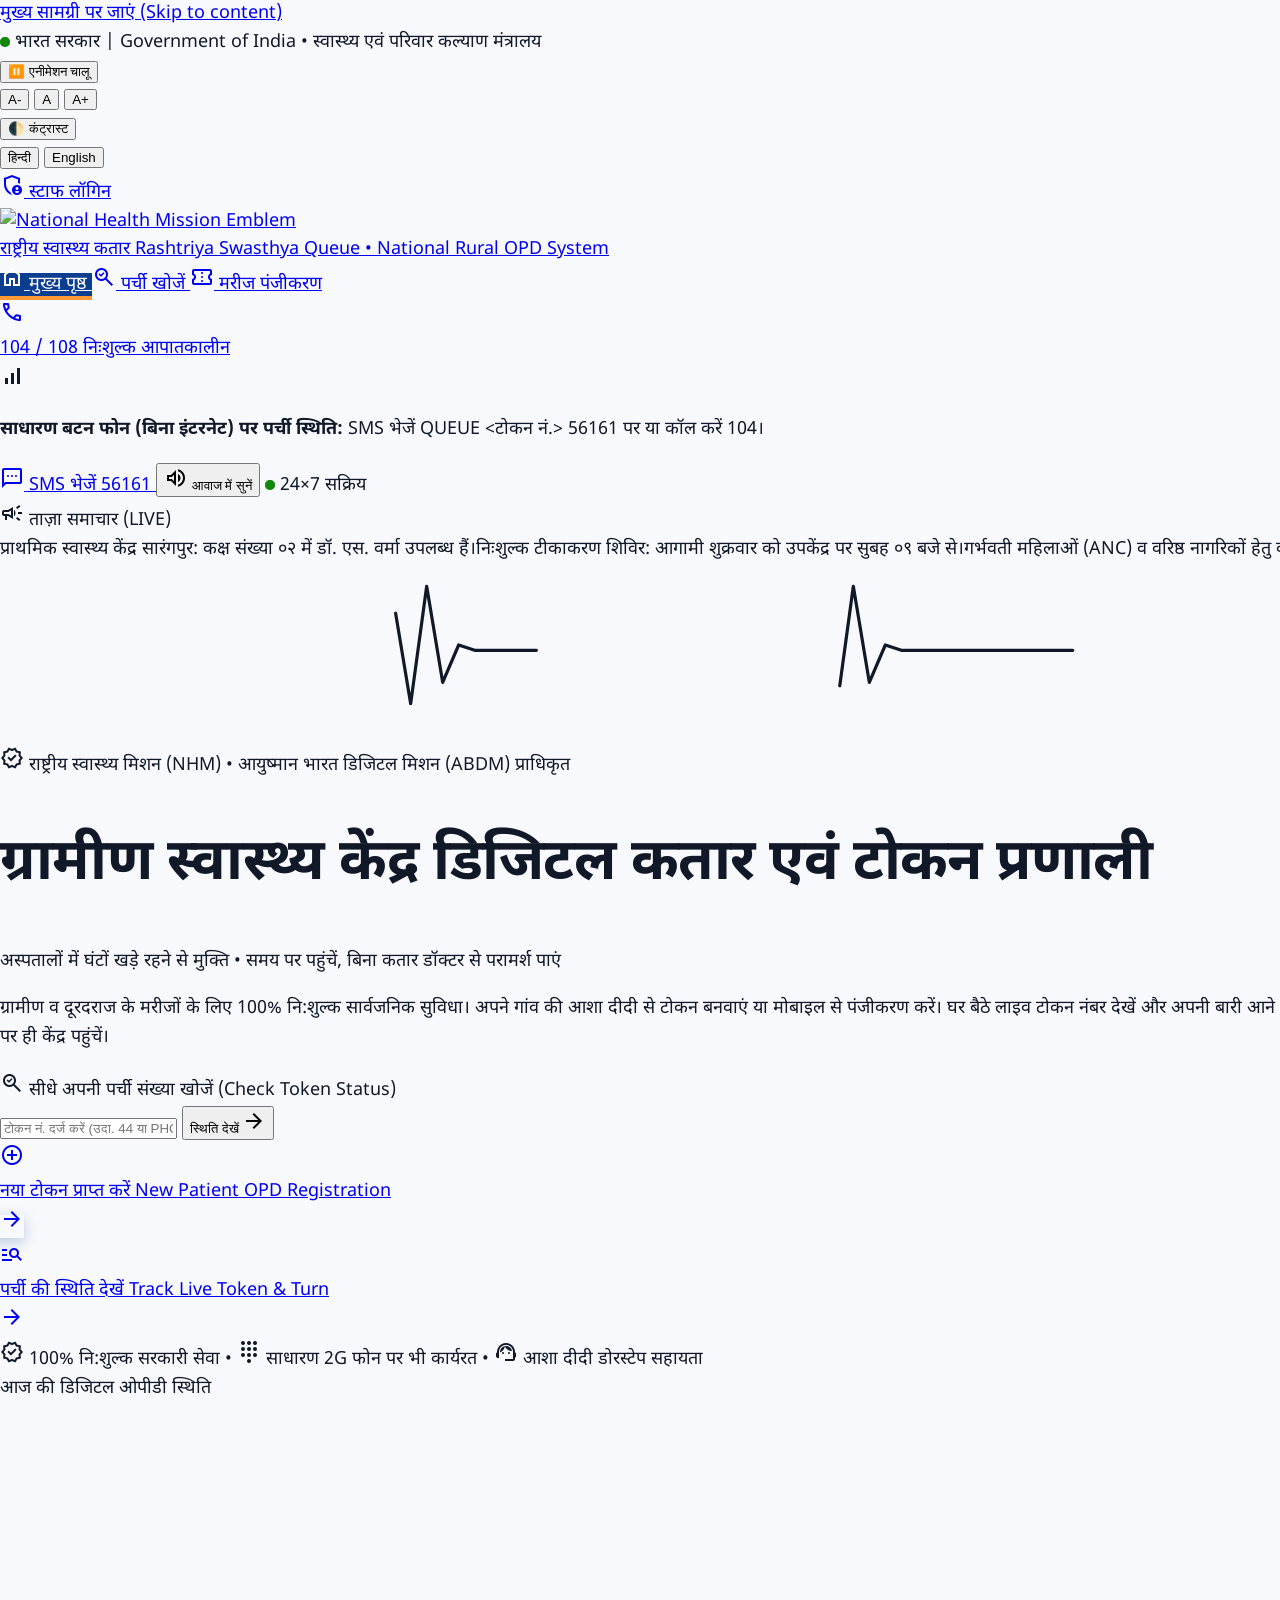
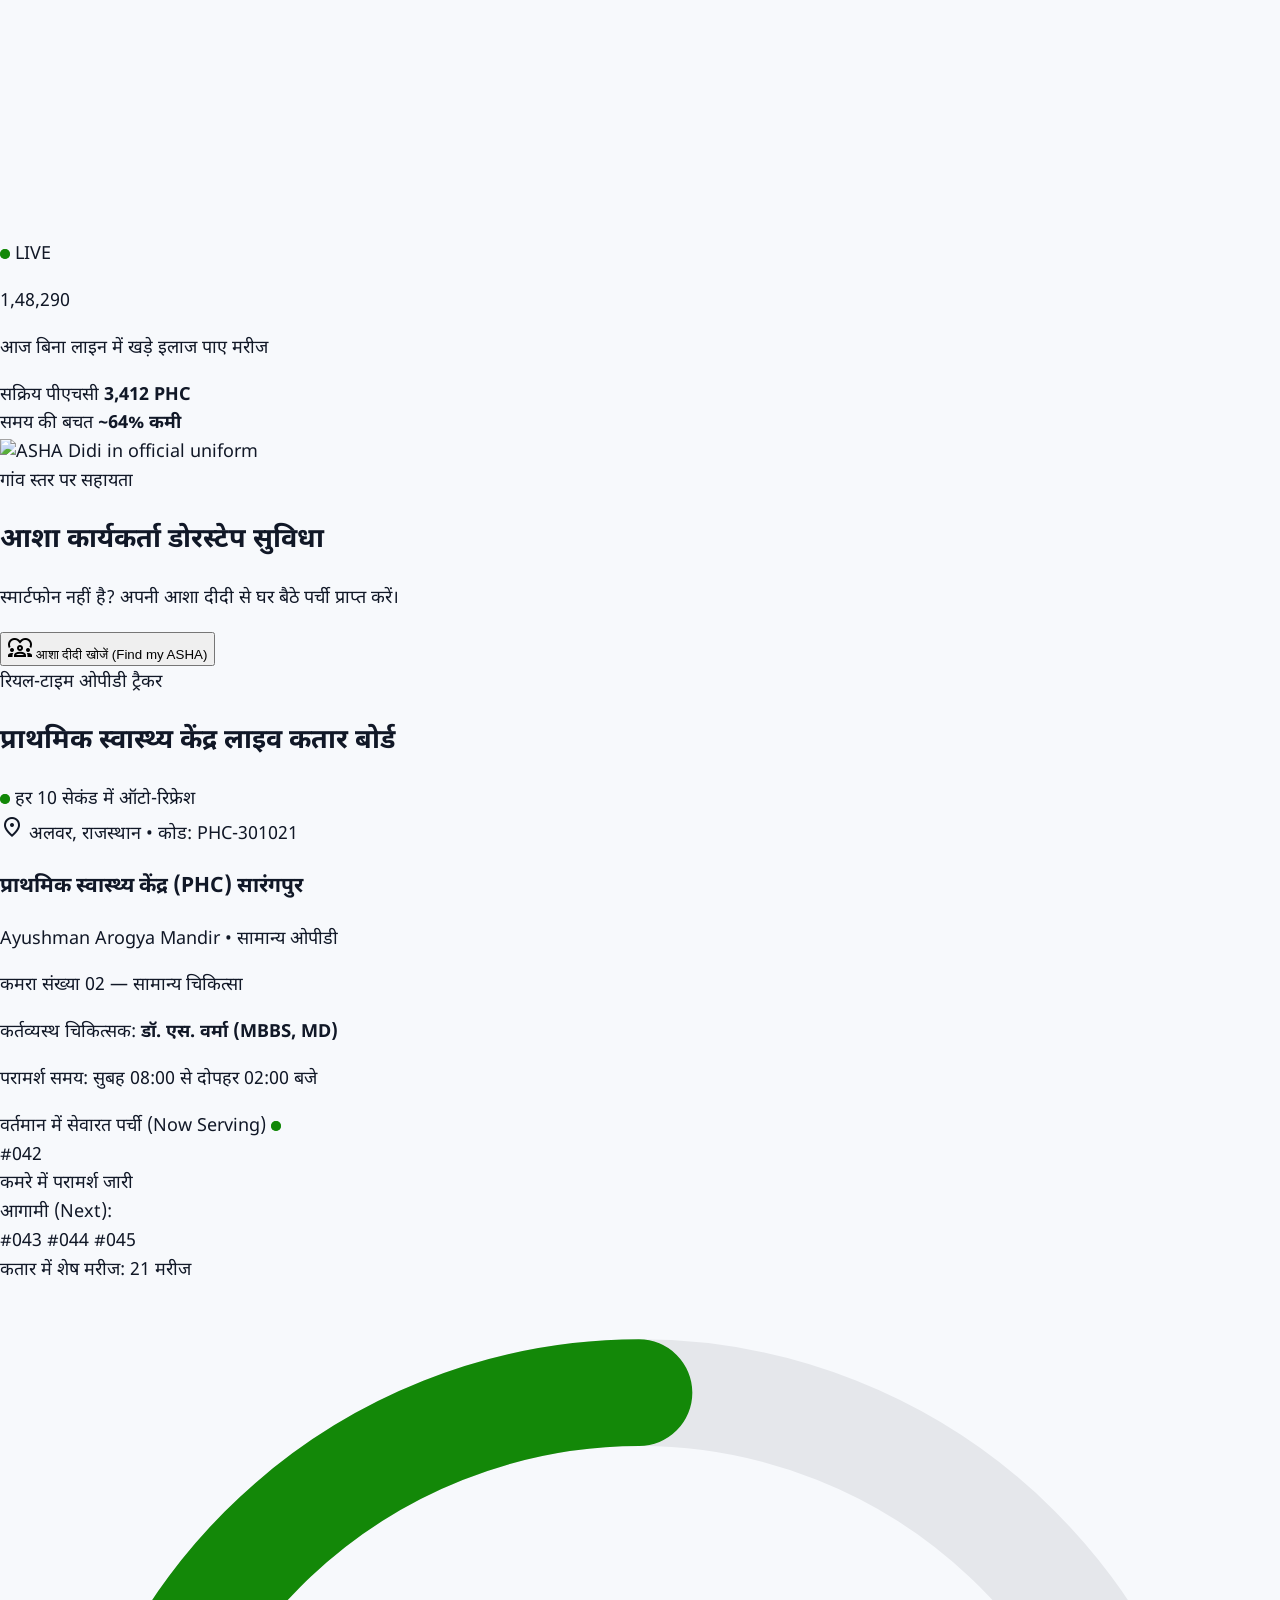
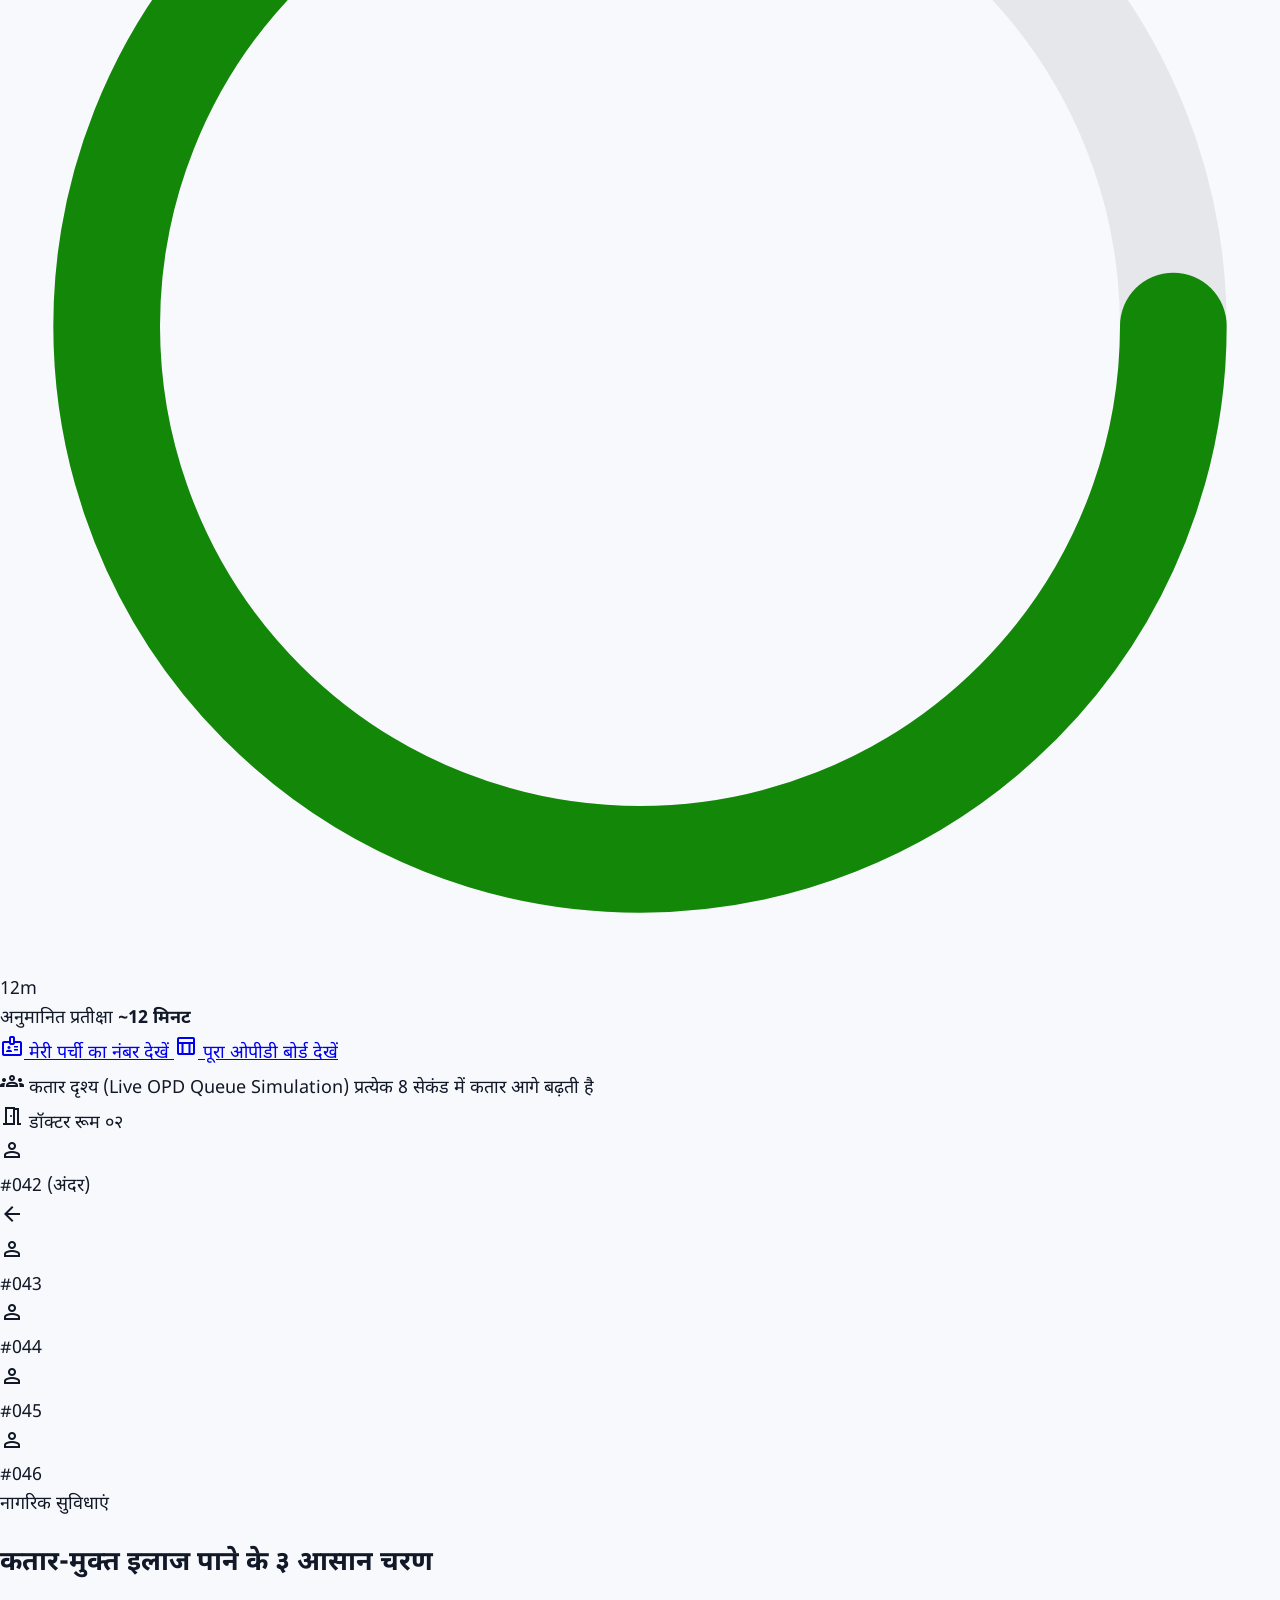
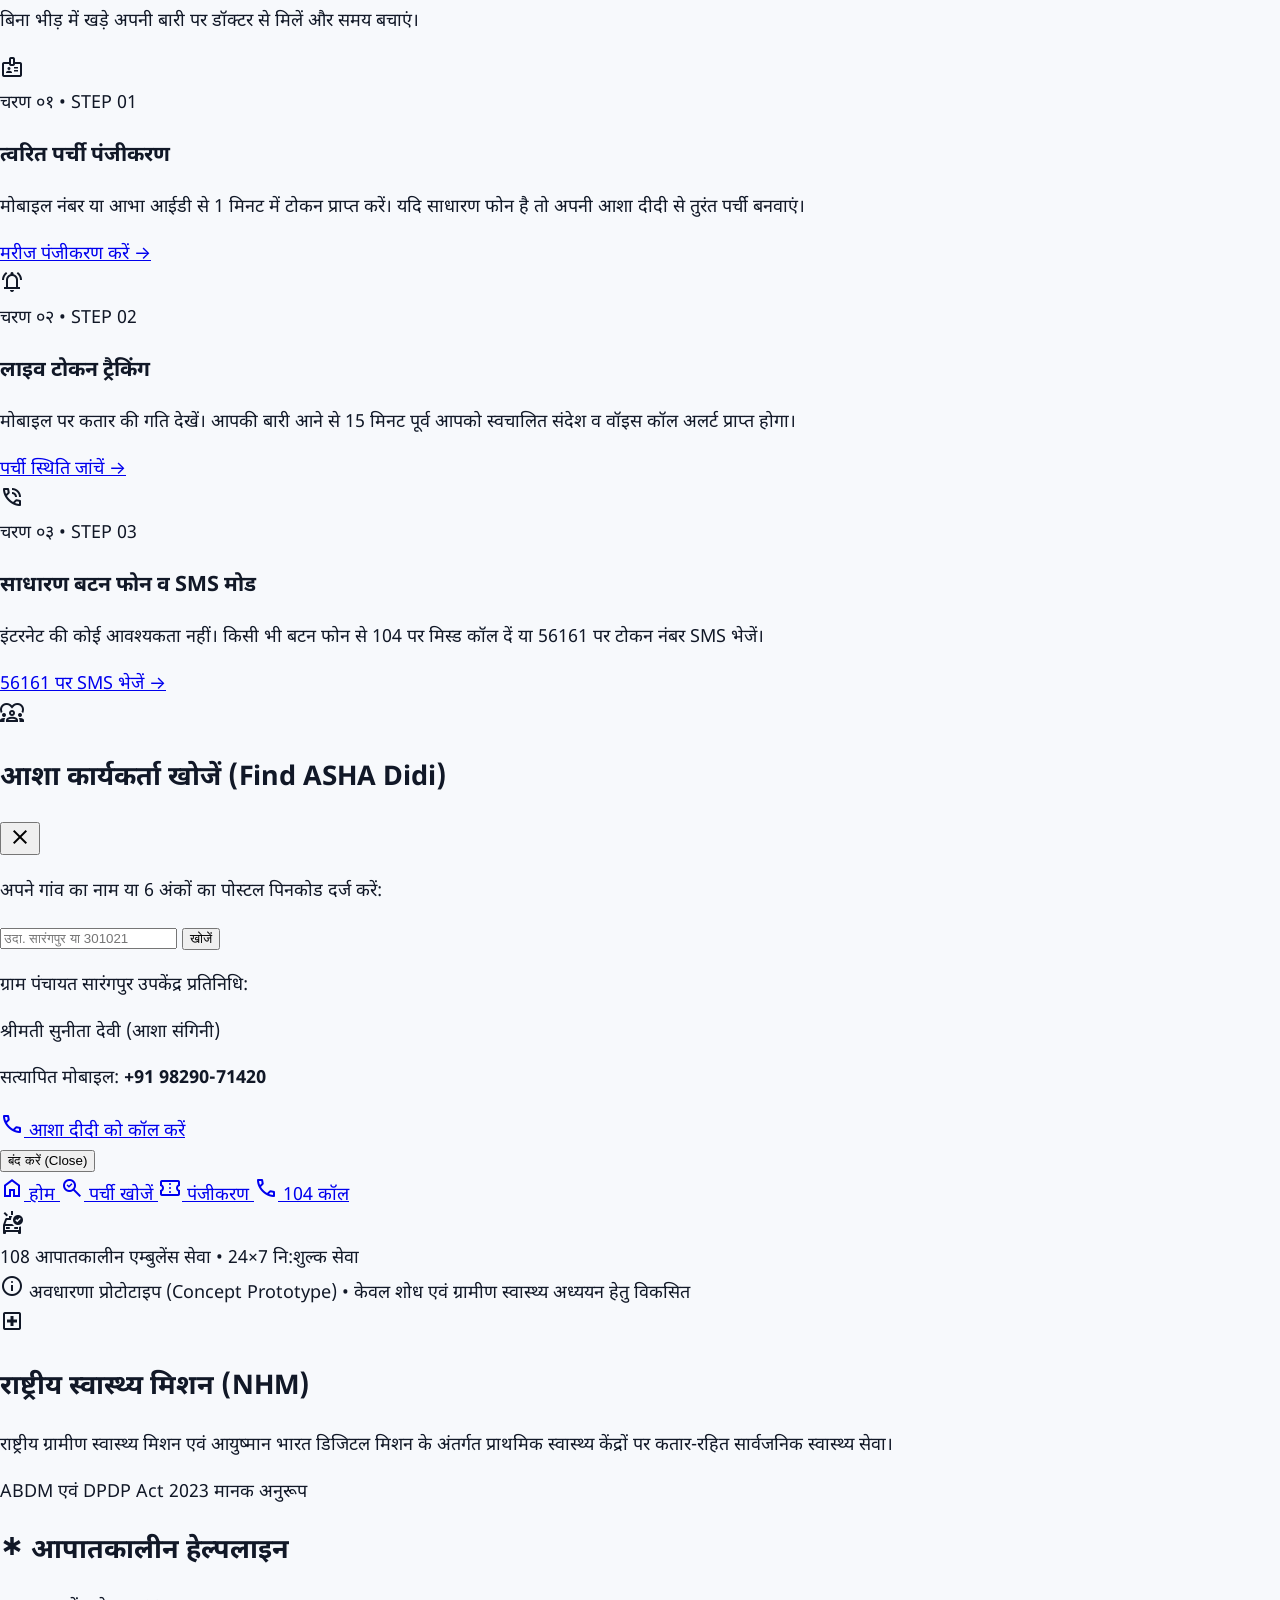
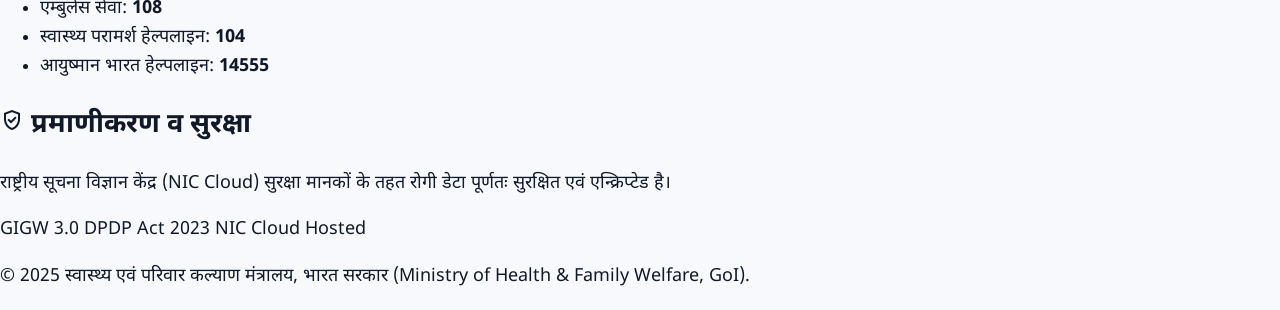
==== commit 09a41aed: "Add subtle LIVE animations: ECG heartbeat line, pulsing live dots, now-serving ticker, animated OPD " ====
--- a/index.html
+++ b/index.html
@@ -3,15 +3,19 @@
   Rashtriya Swasthya Queue (राष्ट्रीय स्वास्थ्य कतार)
   National Rural Outpatient Queue & Digital Token System
   Senior UI/UX Redesign - Built for Rural Patients, Low Literacy & Low-End Phones
-  Changes Applied:
-  1. Fix Overlap / Clipping: 3-layer header (36px gov strip, 72px sticky bar, 56px+ non-sticky SMS strip).
-  2. Reduce Mixing: Hindi default, clear switcher (हिन्दी | English), secondary subtitles below buttons.
-  3. Typography: Noto Sans Devanagari + Inter, base 18px, clamp(2rem, 5vw, 3.2rem) headings, 48px tap targets.
-  4. Colors: CSS variables (--primary: #0B3D91, --saffron: #FF9933, --success: #138808, --danger: #D32F2F).
-  5. Hero: 64px min-height CTAs with 0.97 press effect, inline token search, solid red 104 call button.
-  6. Cards: High-contrast LIVE stats with pulsing dot, 96px ASHA image with interactive search modal.
-  7. Accessibility: A-/A/A+ root font resizer, High Contrast mode, skip-to-content, WCAG 4.5:1, reduced motion.
-  8. Mobile First: Fixed 4-item bottom bar for screens < 768px, mobile-optimized touch controls.
+  
+  LIVE ANIMATIONS & MICRO-INTERACTIONS ADDED:
+  1. Heartbeat (ECG) line in hero background & beside LIVE DATA badge (2.5s loop).
+  2. Pulsing live dot with expanding ring animation (1.5s infinite).
+  3. Now Serving ticker with flip/slide number animation every 8s + "Next: 043, 044, 045".
+  4. Live counter: 1,48,290 counts up on load, then increments by 1-3 with Indian number formatting.
+  5. Wait-time circular progress ring that counts down and smoothly transitions color (green -> amber -> red).
+  6. Queue visual: row of patient icons sliding forward when front patient leaves.
+  7. Ambulance 108 strip: tiny ambulance driving slowly across emergency bar with soft flashing beacon.
+  8. Breathing CTA: gentle glow pulse on Register button that pauses on hover.
+  9. News ticker marquee of live PHC updates that pauses on hover/focus.
+  10. Micro-interactions: fade-up on scroll (IntersectionObserver), button ripple effect, animated toast messages.
+  11. "Pause Animations" toggle in top bar + strict prefers-reduced-motion compliance.
   =============================================================================
 -->
 <!DOCTYPE html>
@@ -33,7 +37,7 @@
   <script src="https://cdn.tailwindcss.com"></script>
 
   <style>
-    /* CSS Variables Design Tokens (Requirement 4) */
+    /* CSS Variables Design Tokens */
     :root {
       --primary: #0B3D91;
       --primary-hover: #082d6c;
@@ -66,7 +70,6 @@
       -webkit-font-smoothing: antialiased;
     }
 
-    /* Requirement 1 & 3: Headings text-wrap balance and clamped responsive sizing */
     h1, h2, h3, h4, h5, h6 {
       text-wrap: balance;
     }
@@ -77,13 +80,11 @@
       letter-spacing: -0.01em;
     }
 
-    /* Requirement 3: Minimum tap target 48x48px with 8px gaps */
     .tap-target-48 {
       min-height: 48px;
       min-width: 48px;
     }
 
-    /* Requirement 4: Nav tabs with visible 3px saffron focus ring */
     .nav-tab-active {
       background-color: var(--primary) !important;
       color: #FFFFFF !important;
@@ -95,12 +96,157 @@
       outline-offset: 2px !important;
     }
 
-    /* Requirement 5: Press animation scale 0.97 */
     .btn-press:active {
       transform: scale(0.97);
     }
 
-    /* Requirement 7: High Contrast Mode */
+    /* =========================================================================
+       ANIMATIONS ENGINE (Respects prefers-reduced-motion: no-preference & Pause Toggle)
+       ========================================================================= */
+
+    @media (prefers-reduced-motion: no-preference) {
+      /* 1. Heartbeat ECG Drawing Loop (2.5s) */
+      .ecg-line {
+        stroke-dasharray: 400;
+        stroke-dashoffset: 400;
+        animation: drawEcg 2.5s linear infinite;
+      }
+      @keyframes drawEcg {
+        0% { stroke-dashoffset: 400; }
+        50% { stroke-dashoffset: 0; }
+        100% { stroke-dashoffset: -400; }
+      }
+
+      /* 2. Pulsing Live Dot with Expanding Ring (1.5s) */
+      .live-dot-wrap {
+        position: relative;
+        display: inline-flex;
+        align-items: center;
+        justify-content: center;
+      }
+      .live-dot-core {
+        width: 10px;
+        height: 10px;
+        border-radius: 9999px;
+        background-color: var(--success);
+      }
+      .live-dot-ring {
+        position: absolute;
+        width: 100%;
+        height: 100%;
+        border-radius: 9999px;
+        background-color: var(--success);
+        opacity: 0.75;
+        animation: pulseLiveRing 1.5s cubic-bezier(0.24, 0, 0.38, 1) infinite;
+      }
+      @keyframes pulseLiveRing {
+        0% { transform: scale(1); opacity: 0.8; }
+        70% { transform: scale(2.4); opacity: 0; }
+        100% { transform: scale(2.4); opacity: 0; }
+      }
+
+      /* 7. Ambulance Driving Loop (14s) & Flashing Beacon */
+      .ambulance-track {
+        animation: driveAmbulance 14s linear infinite;
+      }
+      @keyframes driveAmbulance {
+        0% { transform: translateX(-60px); }
+        100% { transform: translateX(calc(100vw + 60px)); }
+      }
+      .beacon-flash {
+        animation: beaconBlink 0.8s ease-in-out infinite alternate;
+      }
+      @keyframes beaconBlink {
+        0% { opacity: 0.3; filter: drop-shadow(0 0 1px #FF0000); }
+        100% { opacity: 1; filter: drop-shadow(0 0 6px #FF1744); }
+      }
+
+      /* 8. Breathing CTA Glow (3s, pauses on hover) */
+      .cta-breathing {
+        box-shadow: 0 4px 14px rgba(11, 61, 145, 0.25);
+        animation: ctaBreath 3s ease-in-out infinite;
+      }
+      .cta-breathing:hover {
+        animation: none !important;
+        box-shadow: 0 8px 24px rgba(11, 61, 145, 0.35);
+      }
+      @keyframes ctaBreath {
+        0%, 100% {
+          box-shadow: 0 4px 14px rgba(11, 61, 145, 0.25), 0 0 0 0 rgba(255, 153, 51, 0.35);
+        }
+        50% {
+          box-shadow: 0 6px 20px rgba(11, 61, 145, 0.35), 0 0 18px 4px rgba(255, 153, 51, 0.45);
+        }
+      }
+
+      /* 9. News Ticker Marquee */
+      .marquee-track {
+        display: flex;
+        width: max-content;
+        animation: scrollMarquee 32s linear infinite;
+      }
+      .marquee-wrapper:hover .marquee-track,
+      .marquee-wrapper:focus-within .marquee-track {
+        animation-play-state: paused;
+      }
+      @keyframes scrollMarquee {
+        0% { transform: translateX(0); }
+        100% { transform: translateX(-50%); }
+      }
+
+      /* 10. Scroll Fade-Up Micro-Interaction */
+      .reveal-item {
+        opacity: 0;
+        transform: translateY(24px);
+        transition: opacity 0.6s cubic-bezier(0.16, 1, 0.3, 1), transform 0.6s cubic-bezier(0.16, 1, 0.3, 1);
+        will-change: opacity, transform;
+      }
+      .reveal-item.is-revealed {
+        opacity: 1;
+        transform: translateY(0);
+      }
+    }
+
+    /* Pause Animations Override */
+    html.motion-paused *,
+    html.motion-paused *::before,
+    html.motion-paused *::after {
+      animation-play-state: paused !important;
+      transition-duration: 0.01ms !important;
+    }
+
+    /* Button Ripple Effect */
+    .ripple-target {
+      position: relative;
+      overflow: hidden;
+    }
+    .ripple-ink {
+      position: absolute;
+      border-radius: 50%;
+      background: rgba(255, 255, 255, 0.35);
+      transform: scale(0);
+      animation: rippleAnim 0.55s linear;
+      pointer-events: none;
+    }
+    @keyframes rippleAnim {
+      to {
+        transform: scale(4);
+        opacity: 0;
+      }
+    }
+
+    /* Skeleton Loader Shimmer */
+    .skeleton-box {
+      background: linear-gradient(90deg, #E5E7EB 25%, #F3F4F6 50%, #E5E7EB 75%);
+      background-size: 200% 100%;
+      animation: shimmer 1.5s infinite;
+    }
+    @keyframes shimmer {
+      0% { background-position: 200% 0; }
+      100% { background-position: -200% 0; }
+    }
+
+    /* High Contrast Theme */
     html.high-contrast {
       --primary: #000000;
       --primary-hover: #1f2937;
@@ -116,12 +262,10 @@
       --text-muted: #E5E7EB;
       --border: #FFFFFF;
     }
-
     html.high-contrast body {
       background-color: #000000 !important;
       color: #FFFFFF !important;
     }
-
     html.high-contrast .bg-white,
     html.high-contrast .bg-\[\#F7F9FC\],
     html.high-contrast .bg-slate-50,
@@ -131,19 +275,16 @@
       color: #FFFFFF !important;
       border-color: #FFFFFF !important;
     }
-
     html.high-contrast .text-gray-600,
     html.high-contrast .text-gray-700,
     html.high-contrast .text-\[\#5A3A00\] {
       color: #FFFF00 !important;
     }
-
     html.high-contrast button,
     html.high-contrast a {
       border-color: #FFFFFF !important;
     }
 
-    /* Respect reduced motion */
     @media (prefers-reduced-motion: reduce) {
       * {
         animation-duration: 0.01ms !important;
@@ -155,18 +296,18 @@
   </style>
 </head>
 
-<body class="flex flex-col min-h-screen">
-
-  <!-- Accessibility Skip-to-Content Link (Requirement 7) -->
+<body class="flex flex-col min-h-screen relative overflow-x-hidden">
+
+  <!-- Accessibility Skip-to-Content Link -->
   <a href="#main-content" class="sr-only focus:not-sr-only focus:fixed focus:top-2 focus:left-2 focus:z-[100] focus:bg-[#FF9933] focus:text-[#0B3D91] focus:font-extrabold focus:px-4 focus:py-2 focus:rounded-md focus:shadow-xl focus:border-2 focus:border-[#0B3D91]">
     मुख्य सामग्री पर जाएं (Skip to content)
   </a>
 
   <!-- =========================================================================
-       1. FIX OVERLAP / CLIPPING: HEADER 3-LAYER ARCHITECTURE (Requirement 1)
+       1. HEADER 3-LAYER ARCHITECTURE
        ========================================================================= -->
 
-  <!-- LAYER A: Thin 36px Government Strip with Accessibility & Language Tools -->
+  <!-- LAYER A: Thin 36px Government Strip with Controls & Animation Pause Toggle -->
   <div class="w-full bg-[#EBF2FA] border-b border-gray-300 text-gray-800 text-[14px] sm:text-[15px] select-none min-h-[36px] flex flex-col justify-center">
     <!-- Top Tricolor Thin Strip -->
     <div class="w-full h-[3px] flex shrink-0">
@@ -178,35 +319,48 @@
     <div class="max-w-7xl mx-auto w-full px-3 sm:px-6 py-1 flex items-center justify-between flex-wrap gap-2">
       <!-- Gov Identity Left -->
       <div class="flex items-center gap-2 font-semibold">
-        <span class="inline-block w-2.5 h-2.5 rounded-full bg-[#138808]"></span>
+        <span class="live-dot-wrap mr-0.5">
+          <span class="live-dot-ring"></span>
+          <span class="live-dot-core"></span>
+        </span>
         <span class="text-[#0B3D91] font-bold">भारत सरकार</span>
         <span class="text-gray-400">|</span>
         <span class="hidden sm:inline text-gray-700">Government of India</span>
         <span class="hidden lg:inline text-gray-500 font-normal">• स्वास्थ्य एवं परिवार कल्याण मंत्रालय</span>
       </div>
 
-      <!-- Accessibility, Audio & Staff Login Right -->
+      <!-- Accessibility, Motion Pause & Staff Login Right -->
       <div class="flex items-center gap-2 sm:gap-3 ml-auto">
-        <!-- Root Font Resizer A- / A / A+ (Requirement 7) -->
+        <!-- Live Animation Pause/Play Toggle Button (User Requirement) -->
+        <button type="button" 
+                id="motion-toggle-btn" 
+                onclick="toggleAnimations()" 
+                class="flex items-center gap-1 bg-white hover:bg-gray-100 border border-gray-300 px-2 py-0.5 rounded text-xs font-bold text-gray-800 shadow-xs transition-colors" 
+                title="Pause or play live animations">
+          <span id="motion-icon">⏸️</span>
+          <span class="hidden sm:inline" id="motion-text">एनीमेशन चालू</span>
+        </button>
+
+        <!-- Root Font Resizer A- / A / A+ -->
         <div class="flex items-center bg-white border border-gray-300 rounded shadow-xs" role="group" aria-label="Font Size Controls">
           <button type="button" onclick="changeFontSize('small')" class="px-2 py-0.5 font-bold hover:bg-gray-100 border-r border-gray-200 text-xs" title="Decrease font size">A-</button>
           <button type="button" onclick="changeFontSize('normal')" class="px-2 py-0.5 font-bold hover:bg-gray-100 border-r border-gray-200 text-sm" title="Default font size">A</button>
           <button type="button" onclick="changeFontSize('large')" class="px-2 py-0.5 font-bold hover:bg-gray-100 text-base" title="Increase font size">A+</button>
         </div>
 
-        <!-- High Contrast Mode Toggle (Requirement 7) -->
+        <!-- High Contrast Mode Toggle -->
         <button type="button" onclick="toggleHighContrast()" id="contrast-btn" class="flex items-center gap-1 bg-white hover:bg-gray-100 border border-gray-300 px-2 py-0.5 rounded text-xs font-bold text-gray-800" title="High Contrast Mode">
           <span>🌓</span>
           <span class="hidden sm:inline">कंट्रास्ट</span>
         </button>
 
-        <!-- Prominent Language Switcher (Requirement 2: Default Hindi, one language at a time) -->
+        <!-- Language Switcher (Default Hindi) -->
         <div class="flex items-center bg-white border border-gray-300 rounded overflow-hidden text-xs font-bold shadow-xs">
           <button type="button" id="lang-btn-hi" onclick="setAppLanguage('hi')" class="px-2.5 py-1 bg-[#0B3D91] text-white">हिन्दी</button>
           <button type="button" id="lang-btn-en" onclick="setAppLanguage('en')" class="px-2.5 py-1 text-gray-700 hover:bg-gray-100">English</button>
         </div>
 
-        <!-- Staff Login Link at Top Right (Requirement 2) -->
+        <!-- Staff Login Link at Top Right -->
         <a href="dashboard.html" class="flex items-center gap-1 text-xs font-bold text-[#0B3D91] hover:text-[#082d6c] bg-white border border-blue-200 px-2.5 py-1 rounded shadow-xs hover:border-[#0B3D91] transition-colors" title="PHC Staff Dashboard">
           <span class="material-symbols-outlined text-[16px]">admin_panel_settings</span>
           <span data-i18n="staff_login">स्टाफ लॉगिन</span>
@@ -215,7 +369,7 @@
     </div>
   </div>
 
-  <!-- LAYER B: ONE Sticky 72px Bar (Logo + Desktop Nav + Solid Red Helpline) (Requirement 1 & 4) -->
+  <!-- LAYER B: ONE Sticky 72px Bar (Logo + Desktop Nav + Solid Red Helpline) -->
   <header class="sticky top-0 z-50 bg-white border-b-2 border-gray-200 shadow-sm h-[72px] flex items-center">
     <div class="max-w-7xl mx-auto w-full px-3 sm:px-6 flex items-center justify-between gap-4">
       
@@ -234,7 +388,7 @@
         </div>
       </a>
 
-      <!-- Desktop Nav Tabs (Requirement 4: White, hover #E8F0FE, active Navy with 4px saffron border) -->
+      <!-- Desktop Nav Tabs -->
       <nav class="hidden md:flex items-center gap-2" aria-label="Desktop Primary Navigation">
         <a href="index.html" class="nav-tab-active flex items-center gap-1.5 px-4 py-2.5 rounded-t-md font-bold text-base transition-colors" aria-current="page">
           <span class="material-symbols-outlined text-[20px]">home</span>
@@ -250,8 +404,8 @@
         </a>
       </nav>
 
-      <!-- Solid Red Tap-to-Call Helpline Button (Requirement 5) -->
-      <a href="tel:104" class="btn-press flex items-center gap-2 bg-[#D32F2F] hover:bg-[#b71c1c] text-white px-3.5 sm:px-4 py-2.5 rounded-lg font-bold text-base shadow-md transition-all shrink-0 border-2 border-[#D32F2F]" aria-label="Toll-free health helpline 104">
+      <!-- Solid Red Tap-to-Call Helpline Button -->
+      <a href="tel:104" class="ripple-target btn-press flex items-center gap-2 bg-[#D32F2F] hover:bg-[#b71c1c] text-white px-3.5 sm:px-4 py-2.5 rounded-lg font-bold text-base shadow-md transition-all shrink-0 border-2 border-[#D32F2F]" aria-label="Toll-free health helpline 104">
         <span class="material-symbols-outlined text-[22px] animate-pulse">call</span>
         <div class="flex flex-col text-left leading-none">
           <span class="font-extrabold text-sm sm:text-base">104 / 108</span>
@@ -261,8 +415,8 @@
     </div>
   </header>
 
-  <!-- LAYER C: NON-sticky Notice Strip (Requirement 1 & 5: min-height 56px, wrap, no clipping, SMS chip) -->
-  <section aria-label="Offline 2G SMS Assistance Banner" class="w-full bg-[#FFF4E0] border-b-2 border-[#F5A623] text-[#5A3A00] py-3 px-3 sm:px-6 min-h-[56px] flex items-center">
+  <!-- LAYER C: NON-sticky Notice Strip (With Tap to SMS & Listen Speaker) -->
+  <section aria-label="Offline 2G SMS Assistance Banner" class="w-full bg-[#FFF4E0] border-b-2 border-[#F5A623] text-[#5A3A00] py-3 px-3 sm:px-6 min-h-[56px] flex items-center z-10 relative">
     <div class="max-w-7xl mx-auto w-full flex flex-wrap items-center justify-between gap-3">
       
       <!-- Notice Text & 2G Instruction -->
@@ -276,23 +430,26 @@
         </p>
       </div>
 
-      <!-- Action Chips Strip (Requirement 1 & 5: Never clipped, Tap to SMS + Listen Speaker) -->
+      <!-- Action Chips Strip -->
       <div class="flex items-center gap-2 flex-wrap shrink-0">
-        <!-- Tap to SMS Button (Requirement 5) -->
-        <a href="sms:56161?body=QUEUE%20" class="btn-press inline-flex items-center gap-1.5 bg-white border border-[#F5A623] text-[#5A3A00] px-3 py-1.5 rounded-full font-bold text-sm shadow-xs hover:bg-amber-50" aria-label="Send SMS to 56161">
+        <!-- Tap to SMS Button -->
+        <a href="sms:56161?body=QUEUE%20" class="btn-press ripple-target inline-flex items-center gap-1.5 bg-white border border-[#F5A623] text-[#5A3A00] px-3 py-1.5 rounded-full font-bold text-sm shadow-xs hover:bg-amber-50" aria-label="Send SMS to 56161">
           <span class="material-symbols-outlined text-[18px] text-[#0B3D91]">sms</span>
           <span data-i18n="sms_btn">SMS भेजें 56161</span>
         </a>
 
-        <!-- Unified Page Read Aloud Speaker Button (Requirement 2) -->
-        <button type="button" id="tts-audio-btn" onclick="toggleReadAloud()" class="btn-press inline-flex items-center gap-1.5 bg-white border border-[#0B3D91] text-[#0B3D91] px-3 py-1.5 rounded-full font-bold text-sm shadow-xs hover:bg-blue-50" aria-label="Listen aloud">
+        <!-- Unified Page Read Aloud Speaker Button -->
+        <button type="button" id="tts-audio-btn" onclick="toggleReadAloud()" class="btn-press ripple-target inline-flex items-center gap-1.5 bg-white border border-[#0B3D91] text-[#0B3D91] px-3 py-1.5 rounded-full font-bold text-sm shadow-xs hover:bg-blue-50" aria-label="Listen aloud">
           <span class="material-symbols-outlined text-[18px]" id="tts-icon">volume_up</span>
           <span id="tts-label" data-i18n="listen_btn">आवाज में सुनें</span>
         </button>
 
-        <!-- 24x7 Active Badge -->
-        <span class="inline-flex items-center gap-1.5 px-2.5 py-1 rounded-full bg-emerald-100 text-[#138808] border border-emerald-300 font-bold text-xs shrink-0">
-          <span class="w-2 h-2 rounded-full bg-[#138808] animate-ping"></span>
+        <!-- 24x7 Active Badge with Pulsing Live Dot (Requirement 2) -->
+        <span class="inline-flex items-center gap-2 px-3 py-1 rounded-full bg-emerald-100 text-[#138808] border border-emerald-300 font-bold text-xs shrink-0">
+          <span class="live-dot-wrap">
+            <span class="live-dot-ring"></span>
+            <span class="live-dot-core"></span>
+          </span>
           <span>24×7 सक्रिय</span>
         </span>
       </div>
@@ -300,35 +457,96 @@
   </section>
 
   <!-- =========================================================================
+       9. LIVE NEWS TICKER MARQUEE (Pauses on Hover / Focus)
+       ========================================================================= -->
+  <div class="w-full bg-[#082d6c] text-white border-b border-blue-900 py-2 px-3 overflow-hidden select-none marquee-wrapper" aria-label="Live Health Bulletins">
+    <div class="max-w-7xl mx-auto flex items-center gap-3">
+      <!-- Ticker Label -->
+      <div class="flex items-center gap-1.5 bg-[#FF9933] text-black font-extrabold text-xs px-2.5 py-1 rounded-md shrink-0 shadow-sm">
+        <span class="material-symbols-outlined text-[16px]">campaign</span>
+        <span>ताज़ा समाचार (LIVE)</span>
+      </div>
+
+      <!-- Scrolling Marquee Track -->
+      <div class="overflow-hidden whitespace-nowrap flex-1 relative">
+        <div class="marquee-track text-xs sm:text-sm font-semibold flex items-center gap-8 text-blue-100">
+          <span class="inline-flex items-center gap-2">
+            <span class="w-2 h-2 rounded-full bg-[#FF9933]"></span>
+            <span>प्राथमिक स्वास्थ्य केंद्र सारंगपुर: कक्ष संख्या ०२ में डॉ. एस. वर्मा उपलब्ध हैं।</span>
+          </span>
+          <span class="inline-flex items-center gap-2">
+            <span class="w-2 h-2 rounded-full bg-emerald-400"></span>
+            <span>निःशुल्क टीकाकरण शिविर: आगामी शुक्रवार को उपकेंद्र पर सुबह ०९ बजे से।</span>
+          </span>
+          <span class="inline-flex items-center gap-2">
+            <span class="w-2 h-2 rounded-full bg-yellow-400"></span>
+            <span>गर्भवती महिलाओं (ANC) व वरिष्ठ नागरिकों हेतु काउंटर ०१ पर विशेष प्राथमिकता व्यवस्था।</span>
+          </span>
+          <span class="inline-flex items-center gap-2">
+            <span class="w-2 h-2 rounded-full bg-rose-400"></span>
+            <span>2G फोन पर बिना इंटरनेट पर्ची जांचने हेतु 56161 पर QUEUE व टोकन नंबर भेजें।</span>
+          </span>
+          <!-- Duplicate for seamless continuous looping -->
+          <span class="inline-flex items-center gap-2">
+            <span class="w-2 h-2 rounded-full bg-[#FF9933]"></span>
+            <span>प्राथमिक स्वास्थ्य केंद्र सारंगपुर: कक्ष संख्या ०२ में डॉ. एस. वर्मा उपलब्ध हैं।</span>
+          </span>
+          <span class="inline-flex items-center gap-2">
+            <span class="w-2 h-2 rounded-full bg-emerald-400"></span>
+            <span>निःशुल्क टीकाकरण शिविर: आगामी शुक्रवार को उपकेंद्र पर सुबह ०९ बजे से।</span>
+          </span>
+          <span class="inline-flex items-center gap-2">
+            <span class="w-2 h-2 rounded-full bg-yellow-400"></span>
+            <span>गर्भवती महिलाओं (ANC) व वरिष्ठ नागरिकों हेतु काउंटर ०१ पर विशेष प्राथमिकता व्यवस्था।</span>
+          </span>
+          <span class="inline-flex items-center gap-2">
+            <span class="w-2 h-2 rounded-full bg-rose-400"></span>
+            <span>2G फोन पर बिना इंटरनेट पर्ची जांचने हेतु 56161 पर QUEUE व टोकन नंबर भेजें।</span>
+          </span>
+        </div>
+      </div>
+    </div>
+  </div>
+
+  <!-- =========================================================================
        MAIN CONTENT CONTAINER
        ========================================================================= -->
-  <main id="main-content" class="flex-1 w-full pb-24 md:pb-12">
+  <main id="main-content" class="flex-1 w-full pb-24 md:pb-12 relative">
     
     <!-- =======================================================================
-         HERO SECTION (Requirement 1, 2 & 5)
-         - 12-16px spacing between H1 and subtitle
-         - text-wrap: balance
-         - 64px min-height primary CTAs
-         - Inline token search directly inside the hero
+         HERO SECTION WITH 1. HEARTBEAT (ECG) BACKGROUND & 8. BREATHING CTA
          ======================================================================= -->
-    <section class="w-full bg-white border-b border-gray-200 py-8 sm:py-12 px-3 sm:px-6">
-      <div class="max-w-7xl mx-auto grid grid-cols-1 lg:grid-cols-12 gap-8 items-start">
+    <section class="w-full bg-white border-b border-gray-200 py-8 sm:py-12 px-3 sm:px-6 relative overflow-hidden">
+      
+      <!-- 1. Background Heartbeat (ECG) Line Decoration (Subtle 12% opacity) -->
+      <div class="absolute inset-0 pointer-events-none select-none opacity-15 overflow-hidden flex items-center justify-center" aria-hidden="true">
+        <svg class="w-[1200px] h-[160px] text-[#138808]" viewBox="0 0 1200 160" fill="none">
+          <path class="ecg-line" 
+                d="M0 80 L350 80 L370 40 L385 130 L400 20 L415 110 L430 75 L445 80 L750 80 L770 40 L785 130 L800 20 L815 110 L830 75 L845 80 L1200 80" 
+                stroke="currentColor" 
+                stroke-width="3" 
+                stroke-linecap="round" 
+                stroke-linejoin="round" />
+        </svg>
+      </div>
+
+      <div class="max-w-7xl mx-auto grid grid-cols-1 lg:grid-cols-12 gap-8 items-start relative z-10">
         
         <!-- Left Column: Primary Copy & Actions (8 Cols) -->
-        <div class="lg:col-span-8 flex flex-col justify-center">
+        <div class="lg:col-span-8 flex flex-col justify-center reveal-item">
           
-          <!-- Single Trust Badge (Requirement 2 & 8: Show ABDM Authorized only once) -->
+          <!-- Single Trust Badge -->
           <div class="inline-flex items-center gap-2 px-3 py-1 bg-blue-50 border border-blue-200 rounded-full text-[#0B3D91] font-bold text-xs sm:text-sm mb-4 w-fit">
             <span class="material-symbols-outlined text-[18px] text-[#138808]">verified</span>
             <span>राष्ट्रीय स्वास्थ्य मिशन (NHM) • आयुष्मान भारत डिजिटल मिशन (ABDM) प्राधिकृत</span>
           </div>
 
-          <!-- Main Hero Heading with text-wrap balance -->
+          <!-- Main Hero Heading -->
           <h1 class="hero-heading font-extrabold text-[#0B3D91] tracking-tight mb-3.5" data-i18n="hero_h1">
             ग्रामीण स्वास्थ्य केंद्र डिजिटल कतार एवं टोकन प्रणाली
           </h1>
 
-          <!-- Subtitle with 12-16px clear spacing (Requirement 1) -->
+          <!-- Subtitle with 12-16px clear spacing -->
           <p class="text-xl sm:text-2xl font-bold text-gray-700 mb-4" data-i18n="hero_sub">
             अस्पतालों में घंटों खड़े रहने से मुक्ति • समय पर पहुंचें, बिना कतार डॉक्टर से परामर्श पाएं
           </p>
@@ -337,7 +555,7 @@
             ग्रामीण व दूरदराज के मरीजों के लिए 100% नि:शुल्क सार्वजनिक सुविधा। अपने गांव की आशा दीदी से टोकन बनवाएं या मोबाइल से पंजीकरण करें। घर बैठे लाइव टोकन नंबर देखें और अपनी बारी आने पर ही केंद्र पहुंचें।
           </p>
 
-          <!-- INLINE TOKEN CHECKER IN HERO (Requirement 5) -->
+          <!-- INLINE TOKEN CHECKER IN HERO -->
           <div class="bg-gradient-to-r from-blue-50 to-indigo-50 border-2 border-[#0B3D91] rounded-2xl p-4 sm:p-5 shadow-sm max-w-2xl mb-8">
             <label for="quick-token-input" class="block font-extrabold text-[#0B3D91] text-base sm:text-lg mb-2 flex items-center gap-2">
               <span class="material-symbols-outlined text-[24px]">search_check</span>
@@ -349,7 +567,7 @@
                      placeholder="टोकन नं. दर्ज करें (उदा. 44 या PHC-44)" 
                      class="flex-1 min-h-[52px] px-4 rounded-xl border-2 border-gray-300 font-bold text-lg focus:border-[#0B3D91] focus:ring-2 focus:ring-[#FF9933] focus:outline-none bg-white text-gray-900" 
                      required>
-              <button type="submit" class="btn-press min-h-[52px] px-6 bg-[#0B3D91] hover:bg-[#082d6c] text-white font-bold text-lg rounded-xl flex items-center justify-center gap-2 shadow-md transition-all shrink-0">
+              <button type="submit" class="ripple-target btn-press min-h-[52px] px-6 bg-[#0B3D91] hover:bg-[#082d6c] text-white font-bold text-lg rounded-xl flex items-center justify-center gap-2 shadow-md transition-all shrink-0">
                 <span data-i18n="inline_search_btn">स्थिति देखें</span>
                 <span class="material-symbols-outlined text-[20px]">arrow_forward</span>
               </button>
@@ -357,10 +575,10 @@
             <div id="quick-check-alert" class="hidden mt-3 p-3 bg-white border-l-4 border-[#138808] rounded shadow-xs text-sm font-bold text-gray-800"></div>
           </div>
 
-          <!-- PRIMARY CTAS (Requirement 5: min-height 64px, 20px text, press animation, subtitle under button) -->
+          <!-- PRIMARY CTAS (With 8. Breathing CTA Glow on Register Button) -->
           <div class="grid grid-cols-1 sm:grid-cols-2 gap-4 max-w-2xl">
-            <!-- CTA 1: Register -->
-            <a href="register.html" class="btn-press min-h-[64px] px-5 bg-[#0B3D91] hover:bg-[#082d6c] text-white rounded-xl shadow-lg flex items-center gap-3.5 border-2 border-[#0B3D91] transition-all group">
+            <!-- CTA 1: Register (Breathing subtle glow pulse, stops on hover) -->
+            <a href="register.html" class="cta-breathing ripple-target btn-press min-h-[64px] px-5 bg-[#0B3D91] hover:bg-[#082d6c] text-white rounded-xl flex items-center gap-3.5 border-2 border-[#0B3D91] transition-all group">
               <div class="w-12 h-12 rounded-lg bg-white/15 flex items-center justify-center shrink-0">
                 <span class="material-symbols-outlined text-[30px] text-white">add_circle</span>
               </div>
@@ -372,7 +590,7 @@
             </a>
 
             <!-- CTA 2: Check Token -->
-            <a href="check-token.html" class="btn-press min-h-[64px] px-5 bg-white hover:bg-blue-50 text-[#0B3D91] rounded-xl shadow-md flex items-center gap-3.5 border-2 border-[#0B3D91] transition-all group">
+            <a href="check-token.html" class="ripple-target btn-press min-h-[64px] px-5 bg-white hover:bg-blue-50 text-[#0B3D91] rounded-xl shadow-md flex items-center gap-3.5 border-2 border-[#0B3D91] transition-all group">
               <div class="w-12 h-12 rounded-lg bg-blue-100 flex items-center justify-center shrink-0">
                 <span class="material-symbols-outlined text-[30px] text-[#0B3D91]">manage_search</span>
               </div>
@@ -404,25 +622,41 @@
 
         </div>
 
-        <!-- Right Column: High-Visibility Live Stats & ASHA Card (4 Cols) (Requirement 6) -->
-        <div class="lg:col-span-4 flex flex-col gap-5">
+        <!-- Right Column: Live Stats with 4. Animated Live Counter & 1. ECG Beside Live Badge -->
+        <div class="lg:col-span-4 flex flex-col gap-5 reveal-item">
           
-          <!-- LIVE STATS CARD (Requirement 6: 16px+ labels, darker text, LIVE badge with pulsing dot, soft shadow) -->
-          <div class="bg-white border-2 border-gray-200 rounded-2xl p-5 shadow-[0_4px_20px_-2px_rgba(11,61,145,0.08)]">
+          <!-- LIVE STATS CARD -->
+          <div class="bg-white border-2 border-gray-200 rounded-2xl p-5 shadow-[0_4px_20px_-2px_rgba(11,61,145,0.08)] relative overflow-hidden">
             <div class="flex items-center justify-between pb-3 border-b border-gray-200">
               <span class="text-base font-extrabold text-gray-900" data-i18n="stats_header">आज की डिजिटल ओपीडी स्थिति</span>
-              <span class="inline-flex items-center gap-1.5 px-3 py-1 rounded-full bg-emerald-100 text-[#138808] border border-emerald-300 font-extrabold text-xs">
-                <span class="w-2.5 h-2.5 rounded-full bg-[#138808] animate-ping"></span>
-                <span>LIVE</span>
-              </span>
+              
+              <!-- 1. ECG Line Beside LIVE DATA Badge (User Requirement 1) -->
+              <div class="flex items-center gap-1.5">
+                <svg class="w-12 h-5 text-[#138808] shrink-0" viewBox="0 0 60 20" fill="none">
+                  <path class="ecg-line" 
+                        d="M0 10 L15 10 L20 3 L25 17 L30 1 L35 15 L40 10 L60 10" 
+                        stroke="currentColor" 
+                        stroke-width="2" 
+                        stroke-linecap="round" />
+                </svg>
+                <span class="inline-flex items-center gap-1.5 px-2.5 py-1 rounded-full bg-emerald-100 text-[#138808] border border-emerald-300 font-extrabold text-xs">
+                  <span class="live-dot-wrap">
+                    <span class="live-dot-ring"></span>
+                    <span class="live-dot-core"></span>
+                  </span>
+                  <span>LIVE</span>
+                </span>
+              </div>
             </div>
             
+            <!-- 4. LIVE COUNTER WITH INDIAN FORMATTING & CONTINUOUS INCREMENT -->
             <div class="py-4">
-              <p class="text-4xl sm:text-5xl font-extrabold text-[#0B3D91] tracking-tight" id="patients-served-stat">
+              <p class="text-4xl sm:text-5xl font-extrabold text-[#0B3D91] tracking-tight transition-all duration-300" id="patients-served-stat">
                 1,48,290
               </p>
-              <p class="text-base font-bold text-gray-900 mt-1" data-i18n="stats_sub">
-                आज बिना लाइन में खड़े इलाज पाए मरीज
+              <p class="text-base font-bold text-gray-900 mt-1 flex items-center gap-1.5" data-i18n="stats_sub">
+                <span>आज बिना लाइन में खड़े इलाज पाए मरीज</span>
+                <span class="inline-block w-2 h-2 rounded-full bg-emerald-500 animate-ping"></span>
               </p>
             </div>
 
@@ -438,7 +672,7 @@
             </div>
           </div>
 
-          <!-- ASHA WORKER CARD (Requirement 6: 96px rounded image, stronger border, Find ASHA button) -->
+          <!-- ASHA WORKER CARD -->
           <div class="bg-white border-2 border-gray-300 rounded-2xl p-5 shadow-[0_4px_20px_-2px_rgba(11,61,145,0.08)] flex flex-col gap-4">
             <div class="flex items-center gap-4">
               <img src="https://lh3.googleusercontent.com/aida-public/[base64]" 
@@ -451,8 +685,8 @@
               </div>
             </div>
 
-            <!-- Find ASHA Didi Button (Requirement 6) -->
-            <button type="button" onclick="openAshaSearchModal()" class="btn-press w-full min-h-[48px] bg-[#0B3D91] hover:bg-[#082d6c] text-white font-extrabold text-base rounded-xl flex items-center justify-center gap-2 shadow-xs transition-colors">
+            <!-- Find ASHA Didi Button -->
+            <button type="button" onclick="openAshaSearchModal()" class="ripple-target btn-press w-full min-h-[48px] bg-[#0B3D91] hover:bg-[#082d6c] text-white font-extrabold text-base rounded-xl flex items-center justify-center gap-2 shadow-xs transition-colors">
               <span class="material-symbols-outlined text-[22px]">diversity_1</span>
               <span data-i18n="asha_btn">आशा दीदी खोजें (Find my ASHA)</span>
             </button>
@@ -465,23 +699,30 @@
 
     <!-- =======================================================================
          LIVE CLINIC QUEUE SNAPSHOT BOARD
+         Includes:
+         3. Now Serving Ticker (slides/flips every 8s + Next: 043, 044, 045)
+         5. Wait-Time Animated Circular Progress Ring (Countdown & Color shift)
+         6. Queue Visual (Row of patient icons sliding forward)
          ======================================================================= -->
     <section class="w-full bg-[#F7F9FC] py-8 sm:py-12 px-3 sm:px-6 border-b border-gray-200" aria-label="Live Clinic Queue Tracker">
       <div class="max-w-7xl mx-auto space-y-6">
         
-        <div class="flex flex-col sm:flex-row sm:items-end justify-between gap-3">
+        <div class="flex flex-col sm:flex-row sm:items-end justify-between gap-3 reveal-item">
           <div>
             <span class="text-sm font-extrabold uppercase tracking-wider text-[#0B3D91]" data-i18n="queue_tag">रियल-टाइम ओपीडी ट्रैकर</span>
             <h2 class="text-2xl sm:text-3xl font-extrabold text-gray-900 mt-1" data-i18n="queue_heading">प्राथमिक स्वास्थ्य केंद्र लाइव कतार बोर्ड</h2>
           </div>
           <div class="flex items-center gap-2 text-sm font-bold text-gray-700 bg-white px-3.5 py-1.5 rounded-full border border-gray-200 w-fit shadow-xs">
-            <span class="w-2.5 h-2.5 rounded-full bg-[#138808] animate-ping"></span>
+            <span class="live-dot-wrap">
+              <span class="live-dot-ring"></span>
+              <span class="live-dot-core"></span>
+            </span>
             <span data-i18n="queue_sync">हर 10 सेकंड में ऑटो-रिफ्रेश</span>
           </div>
         </div>
 
         <!-- Main Live Card Component -->
-        <div class="bg-white border-2 border-gray-200 p-5 sm:p-7 rounded-2xl shadow-sm">
+        <div class="bg-white border-2 border-gray-200 p-5 sm:p-7 rounded-2xl shadow-sm reveal-item">
           <div class="grid grid-cols-1 lg:grid-cols-12 gap-6 items-center">
             
             <!-- Facility Details Left (4 Cols) -->
@@ -503,46 +744,160 @@
               </div>
             </div>
 
-            <!-- Token Counter Center Unit (5 Cols) -->
-            <div class="lg:col-span-5 text-center lg:text-left space-y-2 px-0 lg:px-4">
-              <span class="text-sm font-extrabold uppercase tracking-wider text-gray-600 block" data-i18n="current_token_label">
-                वर्तमान में परामर्श हेतु सेवारत पर्ची संख्या
-              </span>
+            <!-- 3. NOW SERVING TICKER (Center 5 Cols) with slide number animation -->
+            <div class="lg:col-span-5 text-center lg:text-left space-y-3 px-0 lg:px-4">
+              <div class="flex items-center justify-center lg:justify-start gap-2">
+                <span class="text-sm font-extrabold uppercase tracking-wider text-gray-600 block" data-i18n="current_token_label">
+                  वर्तमान में सेवारत पर्ची (Now Serving)
+                </span>
+                <span class="live-dot-wrap">
+                  <span class="live-dot-ring"></span>
+                  <span class="live-dot-core"></span>
+                </span>
+              </div>
+
+              <!-- Animated Token Counter Unit -->
               <div class="flex items-baseline justify-center lg:justify-start gap-3">
-                <span class="text-6xl sm:text-7xl font-extrabold text-[#0B3D91] tracking-tight" id="live-token-counter">
-                  #44
-                </span>
-                <span class="px-3 py-1.5 rounded-lg border-2 border-emerald-300 bg-emerald-50 text-[#138808] text-base font-extrabold">
+                <div class="relative overflow-hidden h-[76px] flex items-center">
+                  <span class="text-6xl sm:text-7xl font-extrabold text-[#0B3D91] tracking-tight inline-block transition-transform duration-500" id="live-token-counter">
+                    #042
+                  </span>
+                </div>
+                <span class="px-3 py-1.5 rounded-lg border-2 border-emerald-300 bg-emerald-50 text-[#138808] text-sm sm:text-base font-extrabold">
                   कमरे में परामर्श जारी
                 </span>
               </div>
 
-              <!-- Stats Bar Under Token -->
-              <div class="grid grid-cols-2 gap-3 pt-2 text-left max-w-md mx-auto lg:mx-0">
+              <!-- "Next: 043, 044, 045" Queue Stream -->
+              <div class="flex items-center justify-center lg:justify-start gap-2 text-sm font-bold text-gray-700 bg-blue-50/70 p-2 rounded-lg border border-blue-200/80">
+                <span class="text-[#0B3D91] font-extrabold">आगामी (Next):</span>
+                <div class="flex items-center gap-1.5" id="next-tokens-stream">
+                  <span class="px-2 py-0.5 rounded bg-white border border-gray-300 text-gray-900 font-extrabold shadow-2xs">#043</span>
+                  <span class="px-2 py-0.5 rounded bg-white border border-gray-300 text-gray-700 font-bold shadow-2xs">#044</span>
+                  <span class="px-2 py-0.5 rounded bg-white border border-gray-300 text-gray-600 font-bold shadow-2xs">#045</span>
+                </div>
+              </div>
+
+              <!-- Stats & Wait-Time Ring Strip -->
+              <div class="grid grid-cols-2 gap-3 pt-1 text-left max-w-md mx-auto lg:mx-0">
+                <!-- Remaining Count -->
                 <div class="bg-[#F7F9FC] p-3 rounded-xl border border-gray-200">
                   <span class="text-xs sm:text-sm font-bold text-gray-600 block" data-i18n="token_wait_label">कतार में शेष मरीज:</span>
                   <span class="text-lg sm:text-xl font-extrabold text-[#0B3D91]" id="remaining-count">21 मरीज</span>
                 </div>
-                <div class="bg-[#F7F9FC] p-3 rounded-xl border border-gray-200">
-                  <span class="text-xs sm:text-sm font-bold text-gray-600 block" data-i18n="token_time_label">अनुमानित प्रतीक्षा समय:</span>
-                  <span class="text-lg sm:text-xl font-extrabold text-[#138808]">~12 मिनट</span>
+
+                <!-- 5. ANIMATED WAIT-TIME CIRCULAR PROGRESS RING -->
+                <div class="bg-[#F7F9FC] p-2.5 rounded-xl border border-gray-200 flex items-center gap-3">
+                  <div class="relative w-12 h-12 shrink-0">
+                    <svg class="w-12 h-12 -rotate-90" viewBox="0 0 48 48">
+                      <!-- Background circle -->
+                      <circle cx="24" cy="24" r="20" stroke="#E5E7EB" stroke-width="4" fill="none" />
+                      <!-- Animated progress stroke -->
+                      <circle id="wait-ring-circle" 
+                              cx="24" cy="24" r="20" 
+                              stroke="#138808" 
+                              stroke-width="4" 
+                              stroke-linecap="round" 
+                              fill="none" 
+                              stroke-dasharray="125.6" 
+                              stroke-dashoffset="31.4" 
+                              class="transition-all duration-700" />
+                    </svg>
+                    <span class="absolute inset-0 flex items-center justify-center text-[10px] font-extrabold text-gray-900" id="wait-ring-text">
+                      12m
+                    </span>
+                  </div>
+                  <div>
+                    <span class="text-xs font-bold text-gray-500 block leading-tight">अनुमानित प्रतीक्षा</span>
+                    <strong class="text-sm sm:text-base font-extrabold text-[#138808] leading-tight block" id="wait-status-label">~12 मिनट</strong>
+                  </div>
                 </div>
               </div>
+
             </div>
 
             <!-- Actions Right (3 Cols) -->
             <div class="lg:col-span-3 flex flex-col justify-center gap-3">
-              <a href="check-token.html" class="btn-press min-h-[48px] px-4 bg-[#0B3D91] hover:bg-[#082d6c] text-white font-extrabold text-base rounded-xl flex items-center justify-center gap-2 shadow-xs transition-colors">
+              <a href="check-token.html" class="ripple-target btn-press min-h-[48px] px-4 bg-[#0B3D91] hover:bg-[#082d6c] text-white font-extrabold text-base rounded-xl flex items-center justify-center gap-2 shadow-xs transition-colors">
                 <span class="material-symbols-outlined text-[20px]">badge</span>
                 <span data-i18n="check_my_turn_btn">मेरी पर्ची का नंबर देखें</span>
               </a>
-              <a href="dashboard.html" class="btn-press min-h-[48px] px-4 bg-white hover:bg-gray-50 text-gray-800 font-extrabold text-base rounded-xl border-2 border-gray-300 flex items-center justify-center gap-2 transition-colors">
+              <a href="dashboard.html" class="ripple-target btn-press min-h-[48px] px-4 bg-white hover:bg-gray-50 text-gray-800 font-extrabold text-base rounded-xl border-2 border-gray-300 flex items-center justify-center gap-2 transition-colors">
                 <span class="material-symbols-outlined text-[20px]">table_chart</span>
                 <span data-i18n="view_full_board_btn">पूरा ओपीडी बोर्ड देखें</span>
               </a>
             </div>
 
           </div>
+
+          <!-- 6. QUEUE VISUAL: ROW OF PERSON ICONS SLIDING FORWARD AS PATIENT LEAVES -->
+          <div class="mt-6 pt-5 border-t border-gray-200">
+            <div class="flex items-center justify-between mb-2">
+              <span class="text-xs sm:text-sm font-extrabold text-gray-700 flex items-center gap-1.5">
+                <span class="material-symbols-outlined text-[18px] text-[#0B3D91]">groups</span>
+                <span>कतार दृश्य (Live OPD Queue Simulation)</span>
+              </span>
+              <span class="text-xs font-semibold text-gray-500">प्रत्येक 8 सेकंड में कतार आगे बढ़ती है</span>
+            </div>
+
+            <!-- Queue Line Visualization Track -->
+            <div class="w-full bg-[#F7F9FC] border border-gray-200 rounded-xl p-3 overflow-hidden">
+              <div class="flex items-center justify-between gap-2 overflow-x-auto" id="queue-visual-track">
+                <!-- Doctor Room Destination -->
+                <div class="flex items-center gap-1 bg-emerald-100 border border-emerald-300 px-3 py-1.5 rounded-lg text-[#138808] font-extrabold text-xs shrink-0">
+                  <span class="material-symbols-outlined text-[18px]">meeting_room</span>
+                  <span>डॉक्टर रूम ०२</span>
+                </div>
+
+                <!-- Patient Icons Line -->
+                <div class="flex items-center gap-2 sm:gap-3 flex-1 justify-end" id="queue-patients-row">
+                  <!-- Person 1 (Now consulting) -->
+                  <div class="flex flex-col items-center queue-person transition-all duration-500" id="queue-p1">
+                    <div class="w-9 h-9 rounded-full bg-emerald-600 text-white flex items-center justify-center shadow-xs">
+                      <span class="material-symbols-outlined text-[20px]">person</span>
+                    </div>
+                    <span class="text-[10px] font-extrabold text-emerald-800 mt-0.5" id="p1-label">#042 (अंदर)</span>
+                  </div>
+
+                  <!-- Divider arrow -->
+                  <span class="material-symbols-outlined text-gray-400 text-[18px] shrink-0">arrow_back</span>
+
+                  <!-- Person 2 -->
+                  <div class="flex flex-col items-center queue-person transition-all duration-500" id="queue-p2">
+                    <div class="w-9 h-9 rounded-full bg-[#0B3D91] text-white flex items-center justify-center shadow-xs">
+                      <span class="material-symbols-outlined text-[20px]">person</span>
+                    </div>
+                    <span class="text-[10px] font-extrabold text-[#0B3D91] mt-0.5" id="p2-label">#043</span>
+                  </div>
+
+                  <!-- Person 3 -->
+                  <div class="flex flex-col items-center queue-person transition-all duration-500" id="queue-p3">
+                    <div class="w-9 h-9 rounded-full bg-blue-100 text-[#0B3D91] border border-blue-300 flex items-center justify-center">
+                      <span class="material-symbols-outlined text-[20px]">person</span>
+                    </div>
+                    <span class="text-[10px] font-bold text-gray-700 mt-0.5" id="p3-label">#044</span>
+                  </div>
+
+                  <!-- Person 4 -->
+                  <div class="flex flex-col items-center queue-person transition-all duration-500 hidden sm:flex" id="queue-p4">
+                    <div class="w-9 h-9 rounded-full bg-blue-100 text-[#0B3D91] border border-blue-300 flex items-center justify-center">
+                      <span class="material-symbols-outlined text-[20px]">person</span>
+                    </div>
+                    <span class="text-[10px] font-bold text-gray-700 mt-0.5" id="p4-label">#045</span>
+                  </div>
+
+                  <!-- Person 5 -->
+                  <div class="flex flex-col items-center queue-person transition-all duration-500 hidden sm:flex" id="queue-p5">
+                    <div class="w-9 h-9 rounded-full bg-gray-100 text-gray-600 border border-gray-300 flex items-center justify-center">
+                      <span class="material-symbols-outlined text-[20px]">person</span>
+                    </div>
+                    <span class="text-[10px] font-bold text-gray-500 mt-0.5" id="p5-label">#046</span>
+                  </div>
+                </div>
+              </div>
+            </div>
+          </div>
+
         </div>
 
       </div>
@@ -554,7 +909,7 @@
     <section class="w-full bg-white py-8 sm:py-12 px-3 sm:px-6 border-b border-gray-200" aria-label="How to use Swasthya Queue">
       <div class="max-w-7xl mx-auto space-y-8">
         
-        <div class="space-y-1">
+        <div class="space-y-1 reveal-item">
           <span class="text-sm font-extrabold uppercase tracking-wider text-[#0B3D91]" data-i18n="steps_tag">नागरिक सुविधाएं</span>
           <h2 class="text-2xl sm:text-3xl font-extrabold text-gray-900" data-i18n="steps_heading">कतार-मुक्त इलाज पाने के ३ आसान चरण</h2>
           <p class="text-base text-gray-600 max-w-2xl" data-i18n="steps_sub">बिना भीड़ में खड़े अपनी बारी पर डॉक्टर से मिलें और समय बचाएं।</p>
@@ -563,7 +918,7 @@
         <div class="grid grid-cols-1 md:grid-cols-3 gap-6">
           
           <!-- Step 1 -->
-          <div class="bg-[#F7F9FC] border-2 border-gray-200 p-6 rounded-2xl flex flex-col justify-between space-y-4">
+          <div class="bg-[#F7F9FC] border-2 border-gray-200 p-6 rounded-2xl flex flex-col justify-between space-y-4 reveal-item">
             <div class="space-y-3">
               <div class="w-12 h-12 bg-blue-100 text-[#0B3D91] rounded-xl flex items-center justify-center">
                 <span class="material-symbols-outlined text-[28px]">badge</span>
@@ -580,7 +935,7 @@
           </div>
 
           <!-- Step 2 -->
-          <div class="bg-[#F7F9FC] border-2 border-gray-200 p-6 rounded-2xl flex flex-col justify-between space-y-4">
+          <div class="bg-[#F7F9FC] border-2 border-gray-200 p-6 rounded-2xl flex flex-col justify-between space-y-4 reveal-item">
             <div class="space-y-3">
               <div class="w-12 h-12 bg-blue-100 text-[#0B3D91] rounded-xl flex items-center justify-center">
                 <span class="material-symbols-outlined text-[28px]">notifications_active</span>
@@ -597,7 +952,7 @@
           </div>
 
           <!-- Step 3 -->
-          <div class="bg-[#F7F9FC] border-2 border-gray-200 p-6 rounded-2xl flex flex-col justify-between space-y-4">
+          <div class="bg-[#F7F9FC] border-2 border-gray-200 p-6 rounded-2xl flex flex-col justify-between space-y-4 reveal-item">
             <div class="space-y-3">
               <div class="w-12 h-12 bg-blue-100 text-[#0B3D91] rounded-xl flex items-center justify-center">
                 <span class="material-symbols-outlined text-[28px]">phone_in_talk</span>
@@ -621,7 +976,7 @@
   </main>
 
   <!-- =========================================================================
-       ASHA SEARCH MODAL (Requirement 6)
+       ASHA SEARCH MODAL
        ========================================================================= -->
   <div id="asha-modal" role="dialog" aria-modal="true" aria-labelledby="asha-modal-title" class="fixed inset-0 z-50 bg-black/60 hidden items-center justify-center p-4">
     <div class="bg-white max-w-lg w-full p-6 rounded-2xl shadow-2xl space-y-4 border-2 border-gray-300">
@@ -643,7 +998,7 @@
       <form onsubmit="searchAshaWorker(event)" class="space-y-3">
         <div class="flex gap-2">
           <input type="text" id="asha-search-input" placeholder="उदा. सारंगपुर या 301021" class="flex-1 min-h-[48px] px-4 rounded-xl border-2 border-gray-300 font-bold text-base focus:border-[#0B3D91] focus:outline-none" required>
-          <button type="submit" class="btn-press px-5 min-h-[48px] bg-[#0B3D91] hover:bg-[#082d6c] text-white font-extrabold rounded-xl text-base">
+          <button type="submit" class="ripple-target btn-press px-5 min-h-[48px] bg-[#0B3D91] hover:bg-[#082d6c] text-white font-extrabold rounded-xl text-base">
             खोजें
           </button>
         </div>
@@ -655,7 +1010,7 @@
         <p class="text-base font-bold text-gray-900">श्रीमती सुनीता देवी (आशा संगिनी)</p>
         <p class="text-sm font-semibold text-gray-700">सत्यापित मोबाइल: <strong>+91 98290-71420</strong></p>
         <div class="pt-2">
-          <a href="tel:9829071420" class="inline-flex items-center gap-1.5 px-3 py-1.5 rounded-lg bg-[#0B3D91] text-white font-bold text-xs">
+          <a href="tel:9829071420" class="ripple-target inline-flex items-center gap-1.5 px-3 py-1.5 rounded-lg bg-[#0B3D91] text-white font-bold text-xs">
             <span class="material-symbols-outlined text-[16px]">call</span>
             आशा दीदी को कॉल करें
           </a>
@@ -663,7 +1018,7 @@
       </div>
 
       <div class="pt-2 flex justify-end">
-        <button type="button" onclick="closeAshaSearchModal()" class="btn-press min-h-[44px] px-5 bg-gray-200 hover:bg-gray-300 text-gray-800 font-extrabold rounded-xl text-sm">
+        <button type="button" onclick="closeAshaSearchModal()" class="ripple-target btn-press min-h-[44px] px-5 bg-gray-200 hover:bg-gray-300 text-gray-800 font-extrabold rounded-xl text-sm">
           बंद करें (Close)
         </button>
       </div>
@@ -672,8 +1027,12 @@
   </div>
 
   <!-- =========================================================================
-       MOBILE FIXED BOTTOM NAVIGATION BAR (< 768px) (Requirement 4 & Mobile First)
-       4 Large Touch Buttons (Min 48px Target): Home, Check Token, Register, Call 104
+       10. ANIMATED TOAST MESSAGE NOTIFICATION CONTAINER
+       ========================================================================= -->
+  <div id="toast-container" class="fixed bottom-20 md:bottom-6 right-4 z-50 pointer-events-none flex flex-col gap-2"></div>
+
+  <!-- =========================================================================
+       MOBILE FIXED BOTTOM NAVIGATION BAR (< 768px)
        ========================================================================= -->
   <nav class="md:hidden fixed bottom-0 left-0 right-0 z-50 bg-white border-t-2 border-gray-200 shadow-[0_-4px_16px_rgba(0,0,0,0.08)] flex items-center justify-around py-1.5 px-2 select-none" aria-label="Mobile Navigation Bar">
     
@@ -704,11 +1063,23 @@
   </nav>
 
   <!-- =========================================================================
-       FOOTER & TRUST SECTION (Requirement 8)
+       7. AMBULANCE 108 TRACK STRIP & FOOTER
        ========================================================================= -->
+  <!-- 7. Moving Ambulance Animation Strip Above Footer -->
+  <div class="w-full bg-[#D32F2F] text-white py-2 relative overflow-hidden select-none" aria-label="Emergency Ambulance Ticker">
+    <div class="ambulance-track flex items-center gap-2 font-bold text-xs sm:text-sm">
+      <div class="relative flex items-center">
+        <!-- Flashing Beacon Light -->
+        <span class="w-2.5 h-2.5 rounded-full bg-yellow-300 beacon-flash absolute -top-1.5 left-2.5"></span>
+        <span class="material-symbols-outlined text-[24px]">ambulance</span>
+      </div>
+      <span>108 आपातकालीन एम्बुलेंस सेवा • 24×7 नि:शुल्क सेवा</span>
+    </div>
+  </div>
+
   <footer class="w-full bg-[#0B3D91] text-white border-t-4 border-[#FF9933] mt-auto">
     
-    <!-- Concept Prototype Trust Disclaimer Banner (Requirement 8) -->
+    <!-- Concept Prototype Trust Disclaimer Banner -->
     <div class="w-full bg-[#082d6c] text-center py-2 px-3 border-b border-blue-900 text-xs sm:text-sm font-semibold">
       <div class="max-w-7xl mx-auto flex items-center justify-center gap-2 text-blue-200">
         <span class="material-symbols-outlined text-[18px] text-[#FF9933]">info</span>
@@ -782,11 +1153,11 @@
   </footer>
 
   <!-- =========================================================================
-       CLIENT LOGIC & ACCESSIBILITY SCRIPTS
+       CLIENT LOGIC, ANIMATIONS CONTROLLER & ACCESSIBILITY SCRIPTS
        ========================================================================= -->
   <script>
     // -------------------------------------------------------------------------
-    // 1. Language Dictionary & Switcher (Requirement 2: Default Hindi, one language at a time)
+    // 1. Language Dictionary & Switcher
     // -------------------------------------------------------------------------
     const translations = {
       hi: {
@@ -819,9 +1190,8 @@
         queue_tag: "रियल-टाइम ओपीडी ट्रैकर",
         queue_heading: "प्राथमिक स्वास्थ्य केंद्र लाइव कतार बोर्ड",
         queue_sync: "हर 10 सेकंड में ऑटो-रिफ्रेश",
-        current_token_label: "वर्तमान में परामर्श हेतु सेवारत पर्ची संख्या",
+        current_token_label: "वर्तमान में सेवारत पर्ची (Now Serving)",
         token_wait_label: "कतार में शेष मरीज:",
-        token_time_label: "अनुमानित प्रतीक्षा समय:",
         check_my_turn_btn: "मेरी पर्ची का नंबर देखें",
         view_full_board_btn: "पूरा ओपीडी बोर्ड देखें",
         steps_tag: "नागरिक सुविधाएं",
@@ -872,7 +1242,6 @@
         queue_sync: "Auto-syncs every 10 seconds",
         current_token_label: "Currently Serving Token Number in OPD",
         token_wait_label: "Remaining in Queue:",
-        token_time_label: "Estimated Wait Time:",
         check_my_turn_btn: "Check My Token Position",
         view_full_board_btn: "View Full OPD Board",
         steps_tag: "Citizen Services",
@@ -900,7 +1269,6 @@
       localStorage.setItem('swasthya_lang', lang);
       document.documentElement.lang = lang;
 
-      // Update UI button highlights
       const btnHi = document.getElementById('lang-btn-hi');
       const btnEn = document.getElementById('lang-btn-en');
       if (btnHi && btnEn) {
@@ -913,18 +1281,255 @@
         }
       }
 
-      // Update all translatable elements
       const dict = translations[lang] || translations.hi;
       document.querySelectorAll('[data-i18n]').forEach(el => {
         const key = el.getAttribute('data-i18n');
-        if (dict[key]) {
-          el.textContent = dict[key];
+        if (dict[key]) el.textContent = dict[key];
+      });
+    }
+
+    // -------------------------------------------------------------------------
+    // LIVE ANIMATION TOGGLE CONTROLLER
+    // -------------------------------------------------------------------------
+    let isAnimationsPaused = false;
+    function toggleAnimations() {
+      isAnimationsPaused = !isAnimationsPaused;
+      document.documentElement.classList.toggle('motion-paused', isAnimationsPaused);
+      localStorage.setItem('swasthya_motion_paused', isAnimationsPaused ? 'true' : 'false');
+
+      const btn = document.getElementById('motion-toggle-btn');
+      const icon = document.getElementById('motion-icon');
+      const text = document.getElementById('motion-text');
+
+      if (isAnimationsPaused) {
+        if (icon) icon.textContent = "▶️";
+        if (text) text.textContent = "एनीमेशन रोक दी गई";
+        showToast("लाइव एनीमेशन रोक दी गई है (Animations paused)");
+      } else {
+        if (icon) icon.textContent = "⏸️";
+        if (text) text.textContent = "एनीमेशन चालू";
+        showToast("लाइव एनीमेशन चालू है (Animations active)");
+      }
+    }
+
+    // -------------------------------------------------------------------------
+    // 4. LIVE OPD COUNTER (Count up on load, then +1 to +3 dynamically)
+    // -------------------------------------------------------------------------
+    let currentPatients = 148290;
+    const indianFormatter = new Intl.NumberFormat('en-IN');
+
+    function animateValue(element, start, end, duration) {
+      if (!element) return;
+      let startTimestamp = null;
+      const step = (timestamp) => {
+        if (!startTimestamp) startTimestamp = timestamp;
+        const progress = Math.min((timestamp - startTimestamp) / duration, 1);
+        const val = Math.floor(progress * (end - start) + start);
+        element.textContent = indianFormatter.format(val);
+        if (progress < 1) {
+          window.requestAnimationFrame(step);
+        } else {
+          element.textContent = indianFormatter.format(end);
         }
+      };
+      window.requestAnimationFrame(step);
+    }
+
+    function initCounter() {
+      const el = document.getElementById('patients-served-stat');
+      if (el) {
+        animateValue(el, 147800, currentPatients, 1400);
+      }
+      // Increment every 5-7 seconds
+      setInterval(() => {
+        if (isAnimationsPaused) return;
+        const add = Math.floor(Math.random() * 3) + 1;
+        currentPatients += add;
+        if (el) {
+          el.textContent = indianFormatter.format(currentPatients);
+          el.classList.add('text-emerald-700', 'scale-[1.02]');
+          setTimeout(() => el.classList.remove('text-emerald-700', 'scale-[1.02]'), 400);
+        }
+      }, 5500);
+    }
+
+    // -------------------------------------------------------------------------
+    // 3. NOW SERVING TICKER & 6. QUEUE VISUAL STREAM
+    // -------------------------------------------------------------------------
+    let currentServing = 42;
+    let remainingInQueue = 21;
+    let waitMinutes = 12;
+
+    function advanceQueue() {
+      if (isAnimationsPaused) return;
+      currentServing++;
+      if (remainingInQueue > 1) remainingInQueue--;
+
+      const tokenEl = document.getElementById('live-token-counter');
+      const remEl = document.getElementById('remaining-count');
+      const nextStream = document.getElementById('next-tokens-stream');
+
+      if (tokenEl) {
+        // Slide / Flip Transition
+        tokenEl.style.transform = 'translateY(-100%)';
+        tokenEl.style.opacity = '0';
+        setTimeout(() => {
+          tokenEl.textContent = '#' + String(currentServing).padStart(3, '0');
+          tokenEl.style.transform = 'translateY(100%)';
+          setTimeout(() => {
+            tokenEl.style.transform = 'translateY(0)';
+            tokenEl.style.opacity = '1';
+          }, 50);
+        }, 250);
+      }
+
+      if (remEl) {
+        remEl.textContent = `${remainingInQueue} ${currentLang === 'hi' ? 'मरीज' : 'Patients'}`;
+      }
+
+      if (nextStream) {
+        const n1 = String(currentServing + 1).padStart(3, '0');
+        const n2 = String(currentServing + 2).padStart(3, '0');
+        const n3 = String(currentServing + 3).padStart(3, '0');
+        nextStream.innerHTML = `
+          <span class="px-2 py-0.5 rounded bg-white border border-gray-300 text-gray-900 font-extrabold shadow-2xs">#${n1}</span>
+          <span class="px-2 py-0.5 rounded bg-white border border-gray-300 text-gray-700 font-bold shadow-2xs">#${n2}</span>
+          <span class="px-2 py-0.5 rounded bg-white border border-gray-300 text-gray-600 font-bold shadow-2xs">#${n3}</span>
+        `;
+      }
+
+      // Update 6. Queue Person Visual
+      const p1Label = document.getElementById('p1-label');
+      const p2Label = document.getElementById('p2-label');
+      const p3Label = document.getElementById('p3-label');
+      const p4Label = document.getElementById('p4-label');
+      const p5Label = document.getElementById('p5-label');
+      if (p1Label) p1Label.textContent = `#${String(currentServing).padStart(3, '0')} (अंदर)`;
+      if (p2Label) p2Label.textContent = `#${String(currentServing + 1).padStart(3, '0')}`;
+      if (p3Label) p3Label.textContent = `#${String(currentServing + 2).padStart(3, '0')}`;
+      if (p4Label) p4Label.textContent = `#${String(currentServing + 3).padStart(3, '0')}`;
+      if (p5Label) p5Label.textContent = `#${String(currentServing + 4).padStart(3, '0')}`;
+
+      // Slide queue person effect
+      const row = document.getElementById('queue-patients-row');
+      if (row) {
+        row.classList.add('translate-x-1');
+        setTimeout(() => row.classList.remove('translate-x-1'), 400);
+      }
+
+      // 5. Update Wait-Time Progress Ring
+      updateWaitRing();
+    }
+
+    // -------------------------------------------------------------------------
+    // 5. ANIMATED WAIT-TIME CIRCULAR PROGRESS RING
+    // -------------------------------------------------------------------------
+    function updateWaitRing() {
+      const ring = document.getElementById('wait-ring-circle');
+      const text = document.getElementById('wait-ring-text');
+      const label = document.getElementById('wait-status-label');
+
+      // Countdown wait time gently
+      if (waitMinutes > 4 && Math.random() > 0.4) {
+        waitMinutes--;
+      }
+
+      if (text) text.textContent = `${waitMinutes}m`;
+      if (label) label.textContent = `~${waitMinutes} मिनट`;
+
+      if (ring) {
+        // Circumference = 2 * PI * 20 = 125.6
+        const total = 125.6;
+        const progress = Math.max(0.15, waitMinutes / 20);
+        const offset = total * (1 - progress);
+        ring.style.strokeDashoffset = offset;
+
+        // Smooth color transition based on wait time: Green -> Amber -> Red
+        if (waitMinutes <= 6) {
+          ring.style.stroke = '#138808'; // Quick (Green)
+          if (label) label.className = 'text-sm sm:text-base font-extrabold text-[#138808] leading-tight block';
+        } else if (waitMinutes <= 14) {
+          ring.style.stroke = '#F5A623'; // Moderate (Amber)
+          if (label) label.className = 'text-sm sm:text-base font-extrabold text-[#F5A623] leading-tight block';
+        } else {
+          ring.style.stroke = '#D32F2F'; // Long (Red)
+          if (label) label.className = 'text-sm sm:text-base font-extrabold text-[#D32F2F] leading-tight block';
+        }
+      }
+    }
+
+    // -------------------------------------------------------------------------
+    // 10. MICRO-INTERACTIONS: TOAST NOTIFICATIONS & BUTTON RIPPLE
+    // -------------------------------------------------------------------------
+    function showToast(message, type = 'success') {
+      const container = document.getElementById('toast-container');
+      if (!container) return;
+
+      const toast = document.createElement('div');
+      toast.className = 'pointer-events-auto bg-gray-900 text-white px-4 py-3 rounded-xl shadow-2xl flex items-center gap-3 border-2 border-emerald-400 transform translate-y-4 opacity-0 transition-all duration-300';
+      toast.innerHTML = `
+        <div class="w-7 h-7 rounded-full bg-emerald-500 text-white flex items-center justify-center shrink-0">
+          <span class="material-symbols-outlined text-[18px]">check</span>
+        </div>
+        <span class="text-sm font-bold">${message}</span>
+      `;
+      container.appendChild(toast);
+
+      requestAnimationFrame(() => {
+        toast.classList.remove('translate-y-4', 'opacity-0');
       });
-    }
-
-    // -------------------------------------------------------------------------
-    // 2. Accessibility: Font Resizing (A- / A / A+) (Requirement 7)
+
+      setTimeout(() => {
+        toast.classList.add('opacity-0', 'translate-y-2');
+        setTimeout(() => toast.remove(), 350);
+      }, 3500);
+    }
+
+    // Ripple click handler on all .ripple-target elements
+    document.addEventListener('click', (e) => {
+      const target = e.target.closest('.ripple-target');
+      if (!target) return;
+
+      const rect = target.getBoundingClientRect();
+      const circle = document.createElement('span');
+      const diameter = Math.max(rect.width, rect.height);
+      const radius = diameter / 2;
+
+      circle.style.width = circle.style.height = `${diameter}px`;
+      circle.style.left = `${e.clientX - rect.left - radius}px`;
+      circle.style.top = `${e.clientY - rect.top - radius}px`;
+      circle.classList.add('ripple-ink');
+
+      const existing = target.querySelector('.ripple-ink');
+      if (existing) existing.remove();
+
+      target.appendChild(circle);
+      setTimeout(() => circle.remove(), 600);
+    });
+
+    // -------------------------------------------------------------------------
+    // 10. SCROLL REVEAL (IntersectionObserver)
+    // -------------------------------------------------------------------------
+    function initScrollReveal() {
+      const items = document.querySelectorAll('.reveal-item');
+      if ('IntersectionObserver' in window) {
+        const observer = new IntersectionObserver((entries) => {
+          entries.forEach(entry => {
+            if (entry.isIntersecting) {
+              entry.target.classList.add('is-revealed');
+              observer.unobserve(entry.target);
+            }
+          });
+        }, { threshold: 0.1 });
+
+        items.forEach(el => observer.observe(el));
+      } else {
+        items.forEach(el => el.classList.add('is-revealed'));
+      }
+    }
+
+    // -------------------------------------------------------------------------
+    // Accessibility: Font Resizing & High Contrast
     // -------------------------------------------------------------------------
     function changeFontSize(size) {
       let rootSize = '18px';
@@ -936,9 +1541,6 @@
       localStorage.setItem('swasthya_font_size', size);
     }
 
-    // -------------------------------------------------------------------------
-    // 3. Accessibility: High Contrast Mode (Requirement 7)
-    // -------------------------------------------------------------------------
     function toggleHighContrast() {
       const isHighContrast = document.documentElement.classList.toggle('high-contrast');
       localStorage.setItem('swasthya_contrast', isHighContrast ? 'enabled' : 'disabled');
@@ -950,7 +1552,7 @@
     }
 
     // -------------------------------------------------------------------------
-    // 4. Web Speech API: Unified Speaker Read Aloud (Requirement 2)
+    // Web Speech API: Page Read Aloud
     // -------------------------------------------------------------------------
     let isSpeaking = false;
     function toggleReadAloud() {
@@ -960,39 +1562,23 @@
       if (!isSpeaking) {
         if ('speechSynthesis' in window) {
           window.speechSynthesis.cancel();
-          let text = "";
-          let speakLang = 'hi-IN';
-
-          if (currentLang === 'hi') {
-            text = "राष्ट्रीय स्वास्थ्य कतार में आपका स्वागत है। बिना इंटरनेट साधारण फोन पर पर्ची की स्थिति जानने के लिए, 56161 पर कतार और टोकन नंबर एसएमएस भेजें या टोल फ्री नंबर 104 डायल करें।";
-            speakLang = 'hi-IN';
-          } else {
-            text = "Welcome to Rashtriya Swasthya Queue. To check your token status on basic phones without internet, SMS QUEUE followed by token number to 56161, or dial toll-free 104.";
-            speakLang = 'en-IN';
-          }
-
+          let text = currentLang === 'hi' 
+            ? "राष्ट्रीय स्वास्थ्य कतार में आपका स्वागत है। बिना इंटरनेट साधारण फोन पर पर्ची स्थिति जानने के लिए 56161 पर कतार और टोकन नंबर भेजें या 104 पर कॉल करें।"
+            : "Welcome to Rashtriya Swasthya Queue. To check your token on basic phones without internet, SMS QUEUE followed by token number to 56161, or dial 104.";
           const utterance = new SpeechSynthesisUtterance(text);
-          utterance.lang = speakLang;
-          utterance.rate = 0.95; // Slightly slower for clear rural comprehension
-
-          utterance.onend = () => {
+          utterance.lang = currentLang === 'hi' ? 'hi-IN' : 'en-IN';
+          utterance.rate = 0.95;
+
+          utterance.onend = utterance.onerror = () => {
             isSpeaking = false;
             if (btnLabel) btnLabel.textContent = translations[currentLang].listen_btn;
             if (btnIcon) btnIcon.textContent = "volume_up";
           };
 
-          utterance.onerror = () => {
-            isSpeaking = false;
-            if (btnLabel) btnLabel.textContent = translations[currentLang].listen_btn;
-            if (btnIcon) btnIcon.textContent = "volume_up";
-          };
-
           window.speechSynthesis.speak(utterance);
           isSpeaking = true;
           if (btnLabel) btnLabel.textContent = currentLang === 'hi' ? "रोकें (Stop)" : "Stop";
           if (btnIcon) btnIcon.textContent = "stop_circle";
-        } else {
-          alert("Text to speech is not supported in this browser. Please dial 104.");
         }
       } else {
         window.speechSynthesis.cancel();
@@ -1003,14 +1589,13 @@
     }
 
     // -------------------------------------------------------------------------
-    // 5. Inline Hero Token Checker (Requirement 5)
+    // Inline Hero Search & ASHA Modal
     // -------------------------------------------------------------------------
     function handleQuickTokenCheck(e) {
       e.preventDefault();
       const input = document.getElementById('quick-token-input');
       const alertBox = document.getElementById('quick-check-alert');
       const token = input ? input.value.trim() : '';
-
       if (!token) return;
 
       if (alertBox) {
@@ -1018,20 +1603,16 @@
         alertBox.innerHTML = `
           <div class="flex items-center gap-2 text-[#0B3D91]">
             <span class="material-symbols-outlined text-[20px] animate-spin">refresh</span>
-            <span>पर्ची #${token} की स्थिति जांची जा रही है...</span>
+            <span>पर्ची #${token} की लाइव स्थिति जांची जा रही है...</span>
           </div>
         `;
+        showToast(`पर्ची #${token} खोजी जा रही है...`);
         setTimeout(() => {
           window.location.href = `check-token.html?token=${encodeURIComponent(token)}`;
-        }, 600);
-      } else {
-        window.location.href = `check-token.html?token=${encodeURIComponent(token)}`;
-      }
-    }
-
-    // -------------------------------------------------------------------------
-    // 6. Interactive ASHA Search Modal (Requirement 6)
-    // -------------------------------------------------------------------------
+        }, 550);
+      }
+    }
+
     function openAshaSearchModal() {
       const modal = document.getElementById('asha-modal');
       if (modal) {
@@ -1062,36 +1643,21 @@
           <p class="text-base font-bold text-gray-900">श्रीमती सुनीता देवी (आशा संगिनी)</p>
           <p class="text-sm font-semibold text-gray-700">सत्यापित मोबाइल: <strong>+91 98290-71420</strong></p>
           <div class="pt-2">
-            <a href="tel:9829071420" class="inline-flex items-center gap-1.5 px-3 py-1.5 rounded-lg bg-[#0B3D91] text-white font-bold text-xs">
+            <a href="tel:9829071420" class="ripple-target inline-flex items-center gap-1.5 px-3 py-1.5 rounded-lg bg-[#0B3D91] text-white font-bold text-xs">
               <span class="material-symbols-outlined text-[16px]">call</span>
               आशा दीदी को कॉल करें
             </a>
           </div>
         `;
-      }
-    }
-
-    // -------------------------------------------------------------------------
-    // 7. Live Token & Stats Simulator
-    // -------------------------------------------------------------------------
-    let liveToken = 44;
-    let liveRemaining = 21;
-    setInterval(() => {
-      if (liveRemaining > 1) {
-        liveToken++;
-        liveRemaining--;
-        const tokenEl = document.getElementById('live-token-counter');
-        const remEl = document.getElementById('remaining-count');
-        if (tokenEl) tokenEl.textContent = '#' + liveToken;
-        if (remEl) remEl.textContent = liveRemaining + (currentLang === 'hi' ? ' मरीज' : ' Patients');
-      }
-    }, 25000);
-
-    // -------------------------------------------------------------------------
-    // 8. Initialization on Page Load
+        showToast("आशा कार्यकर्ता की जानकारी मिल गई!");
+      }
+    }
+
+    // -------------------------------------------------------------------------
+    // INITIALIZATION ON DOM READY
     // -------------------------------------------------------------------------
     document.addEventListener('DOMContentLoaded', () => {
-      // 1. Language preference (Default Hindi as requested)
+      // 1. Language preference
       const savedLang = localStorage.getItem('swasthya_lang') || 'hi';
       setAppLanguage(savedLang);
 
@@ -1107,7 +1673,23 @@
         if (btn) btn.classList.add('ring-2', 'ring-yellow-400');
       }
 
-      // Close modal on Escape key
+      // 4. Motion preference
+      const savedMotion = localStorage.getItem('swasthya_motion_paused');
+      if (savedMotion === 'true') {
+        isAnimationsPaused = true;
+        document.documentElement.classList.add('motion-paused');
+        const icon = document.getElementById('motion-icon');
+        const text = document.getElementById('motion-text');
+        if (icon) icon.textContent = "▶️";
+        if (text) text.textContent = "एनीमेशन रोक दी गई";
+      }
+
+      // 5. Initialize Counters & Live Engine
+      initCounter();
+      setInterval(advanceQueue, 8000);
+      initScrollReveal();
+
+      // Close modal on Escape
       document.addEventListener('keydown', (e) => {
         if (e.key === 'Escape') closeAshaSearchModal();
       });
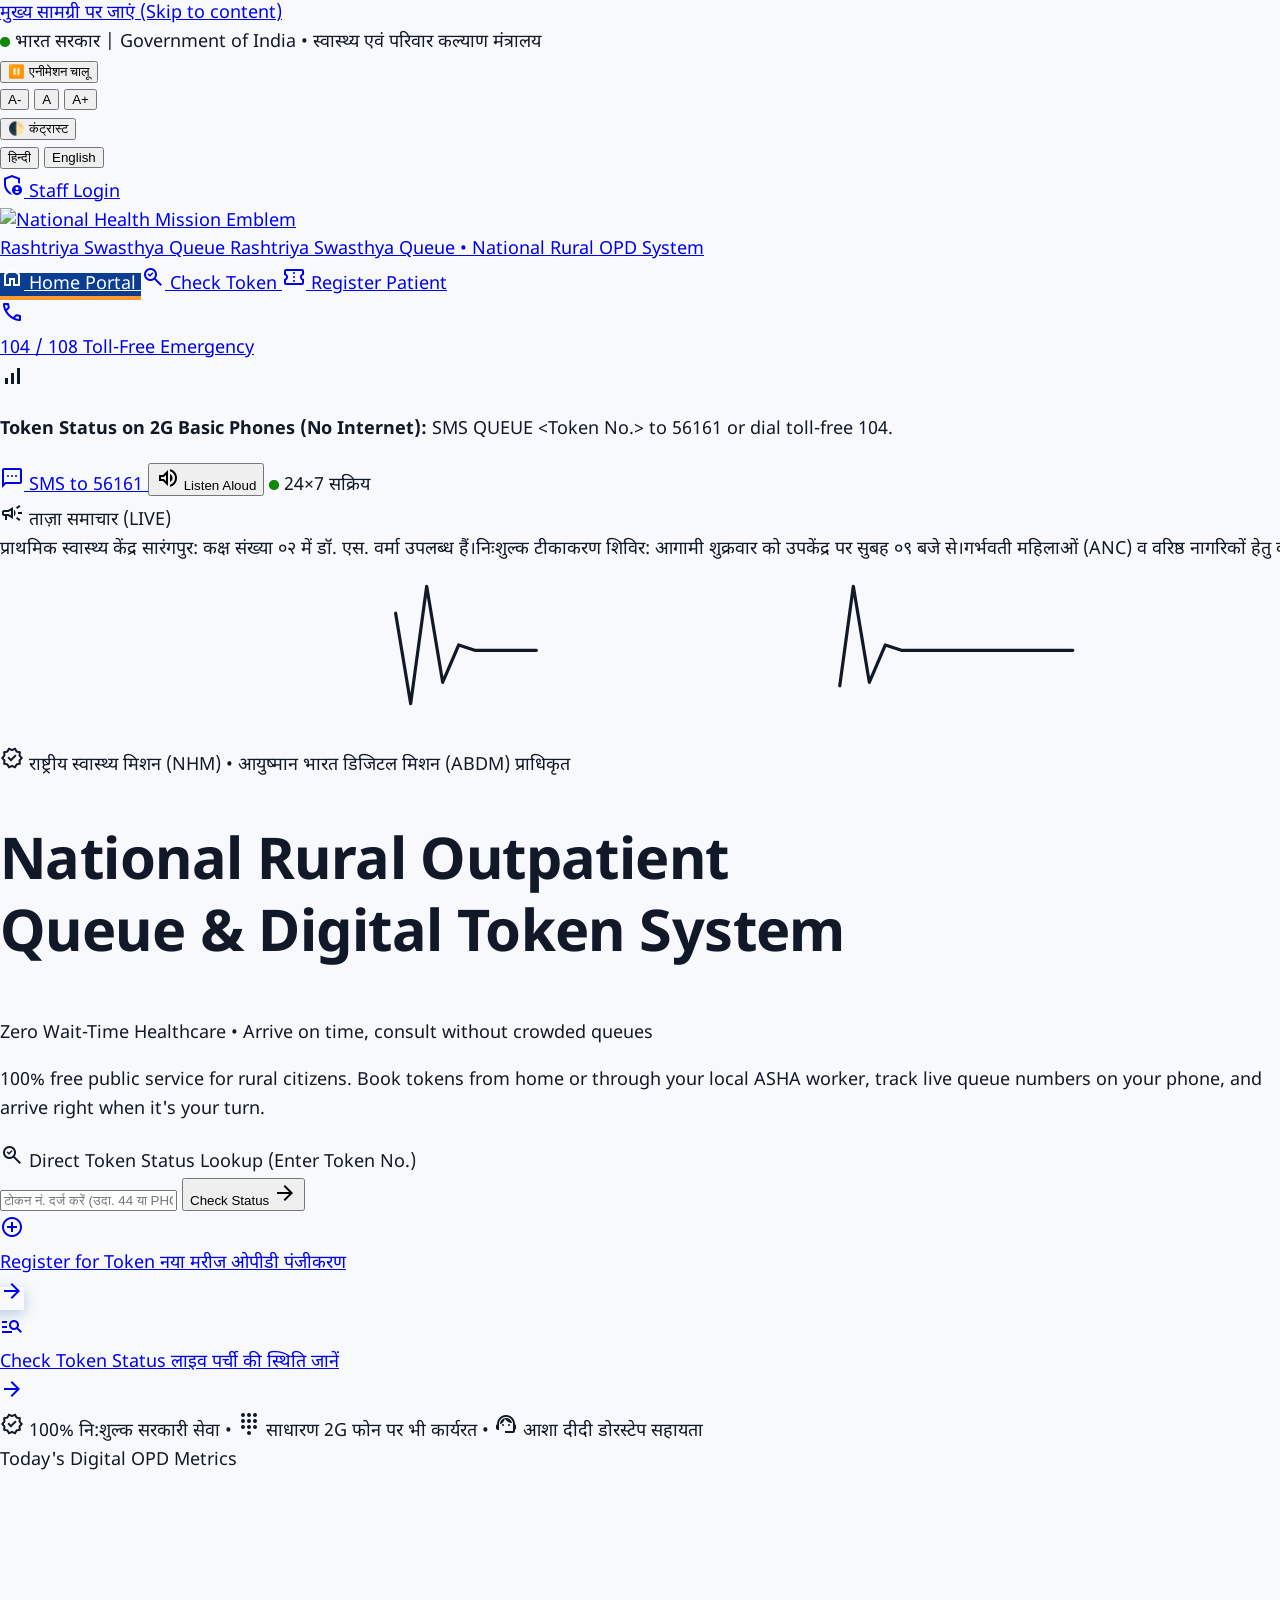
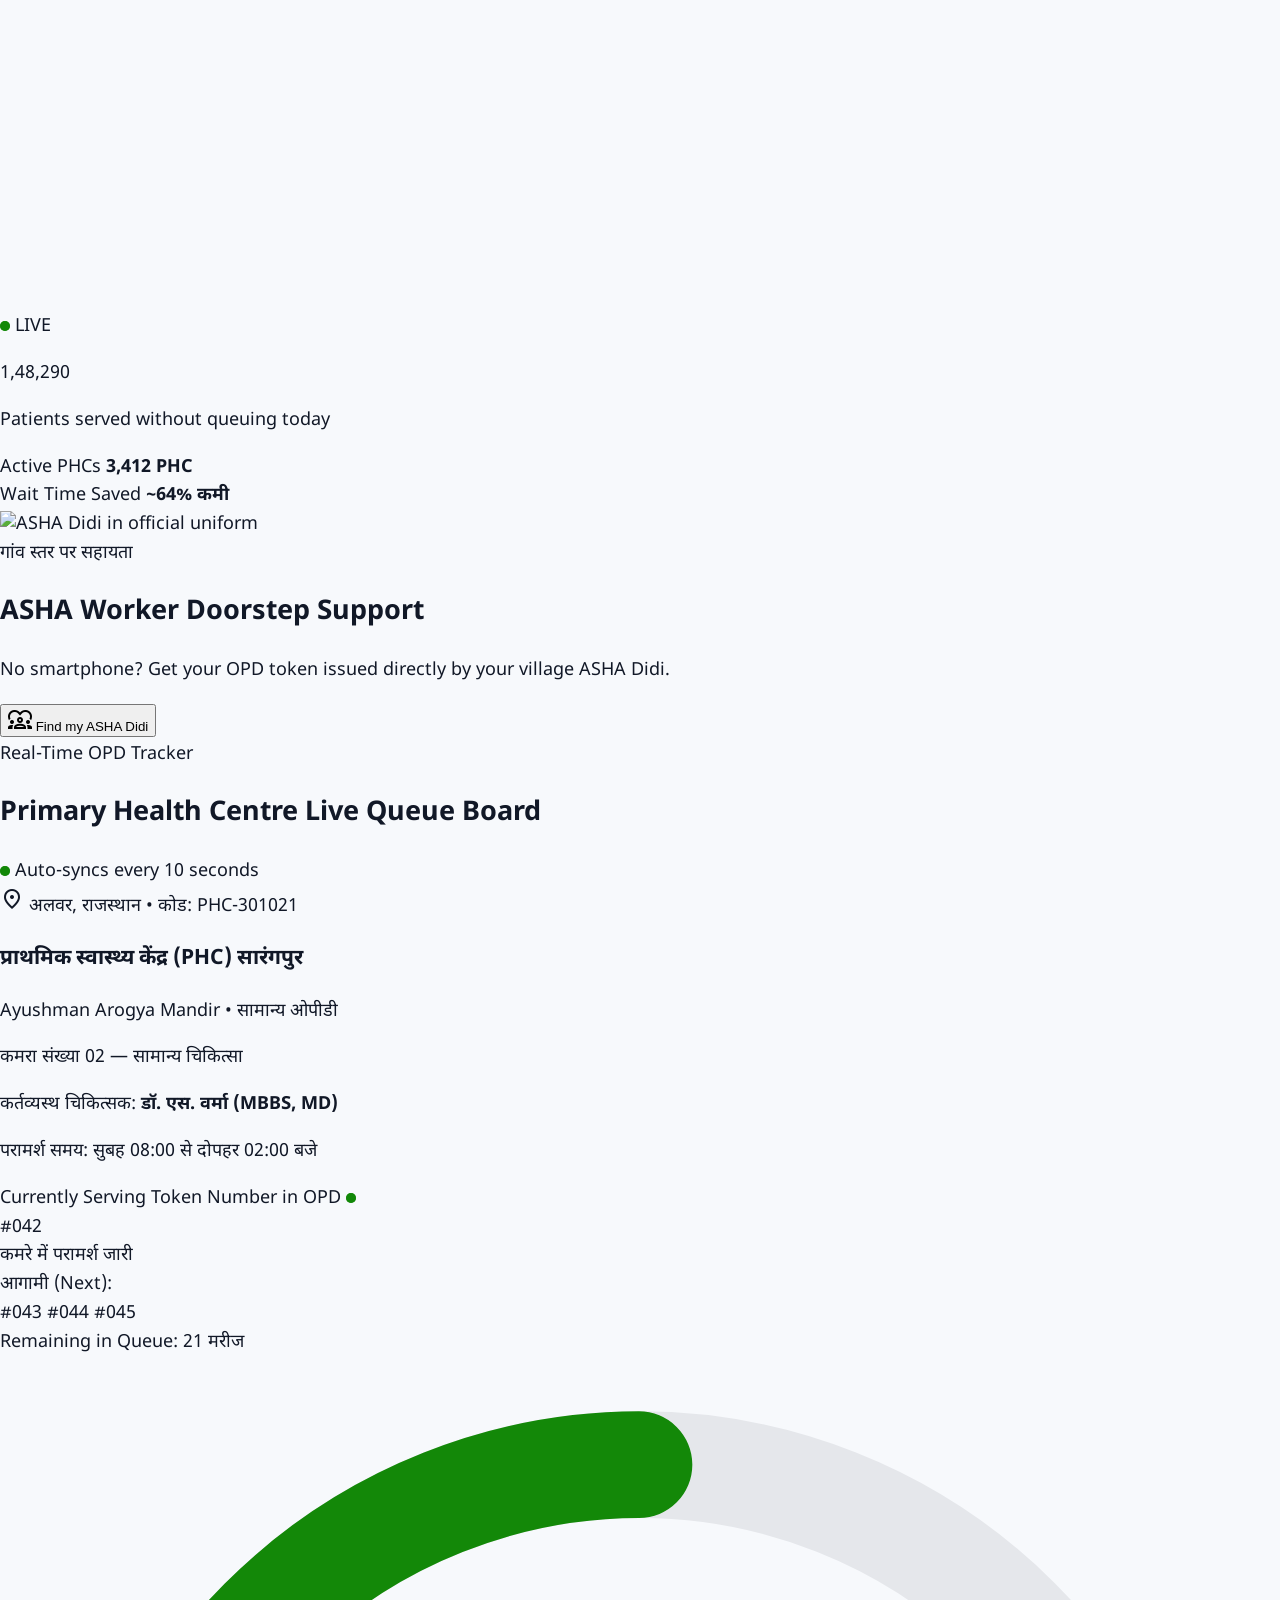
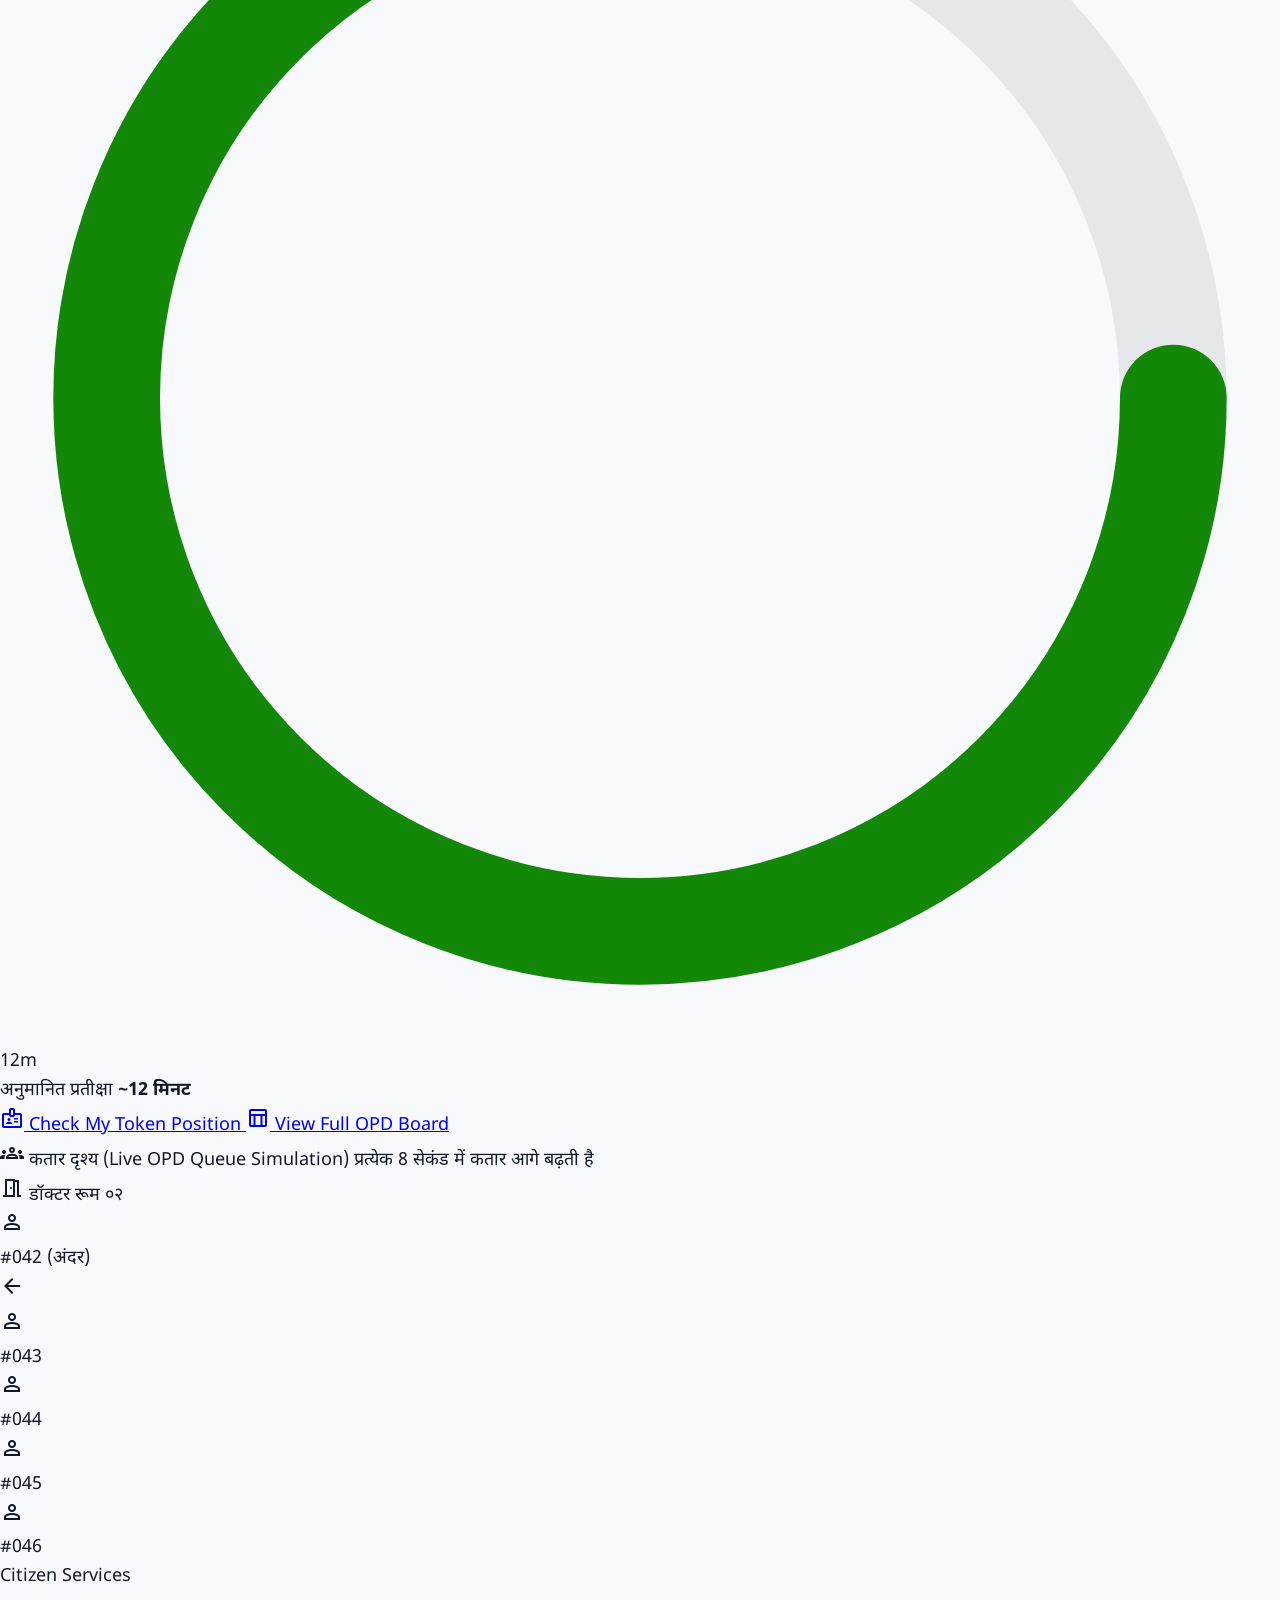
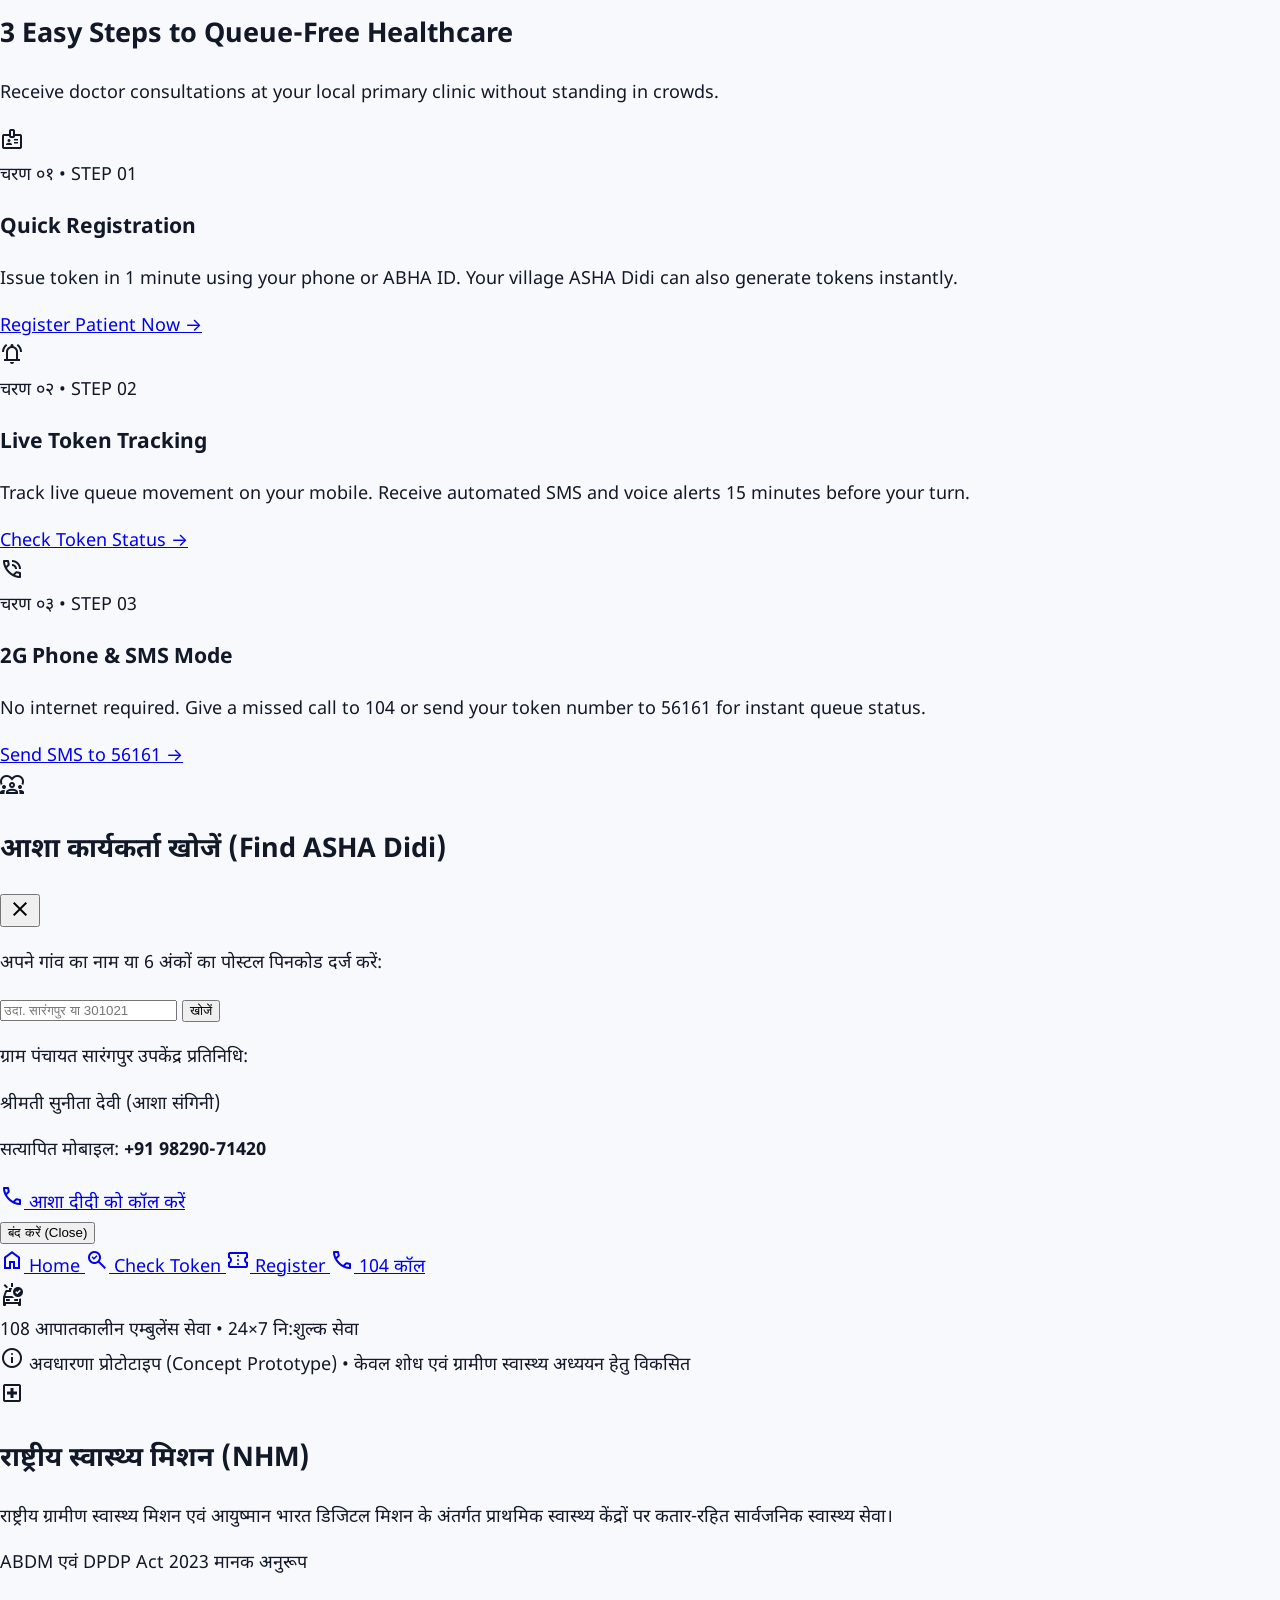
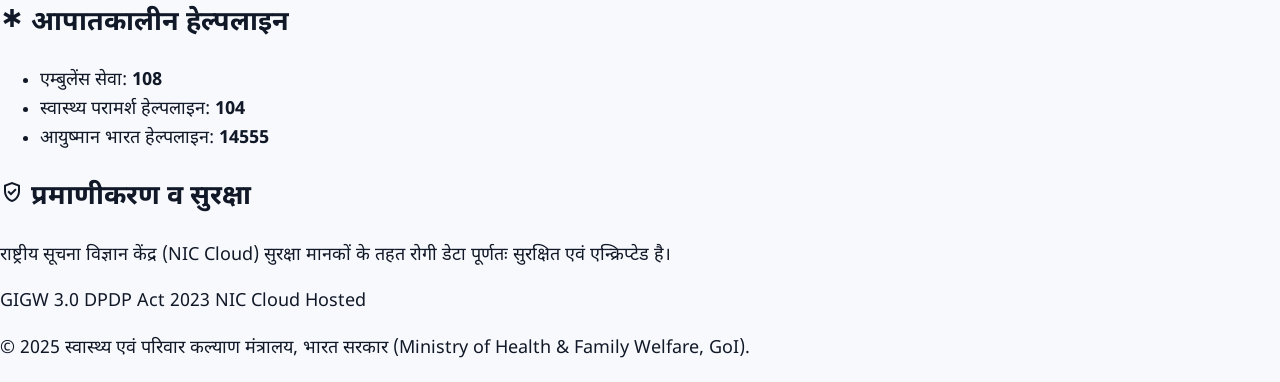
==== commit 525d50f3: "Set website default opening language to English with seamless bilingual switcher" ====
--- a/index.html
+++ b/index.html
@@ -19,7 +19,7 @@
   =============================================================================
 -->
 <!DOCTYPE html>
-<html lang="hi">
+<html lang="en">
 <head>
   <meta charset="utf-8">
   <meta name="viewport" content="width=device-width, initial-scale=1.0">
@@ -354,10 +354,10 @@
           <span class="hidden sm:inline">कंट्रास्ट</span>
         </button>
 
-        <!-- Language Switcher (Default Hindi) -->
+        <!-- Language Switcher (Default English) -->
         <div class="flex items-center bg-white border border-gray-300 rounded overflow-hidden text-xs font-bold shadow-xs">
-          <button type="button" id="lang-btn-hi" onclick="setAppLanguage('hi')" class="px-2.5 py-1 bg-[#0B3D91] text-white">हिन्दी</button>
-          <button type="button" id="lang-btn-en" onclick="setAppLanguage('en')" class="px-2.5 py-1 text-gray-700 hover:bg-gray-100">English</button>
+          <button type="button" id="lang-btn-hi" onclick="setAppLanguage('hi')" class="px-2.5 py-1 text-gray-700 hover:bg-gray-100">हिन्दी</button>
+          <button type="button" id="lang-btn-en" onclick="setAppLanguage('en')" class="px-2.5 py-1 bg-[#0B3D91] text-white">English</button>
         </div>
 
         <!-- Staff Login Link at Top Right -->
@@ -1262,7 +1262,7 @@
       }
     };
 
-    let currentLang = 'hi';
+    let currentLang = 'en';
 
     function setAppLanguage(lang) {
       currentLang = lang;
@@ -1281,7 +1281,7 @@
         }
       }
 
-      const dict = translations[lang] || translations.hi;
+      const dict = translations[lang] || translations.en;
       document.querySelectorAll('[data-i18n]').forEach(el => {
         const key = el.getAttribute('data-i18n');
         if (dict[key]) el.textContent = dict[key];
@@ -1657,8 +1657,8 @@
     // INITIALIZATION ON DOM READY
     // -------------------------------------------------------------------------
     document.addEventListener('DOMContentLoaded', () => {
-      // 1. Language preference
-      const savedLang = localStorage.getItem('swasthya_lang') || 'hi';
+      // 1. Language preference (Default English)
+      const savedLang = localStorage.getItem('swasthya_lang') || 'en';
       setAppLanguage(savedLang);
 
       // 2. Font size preference
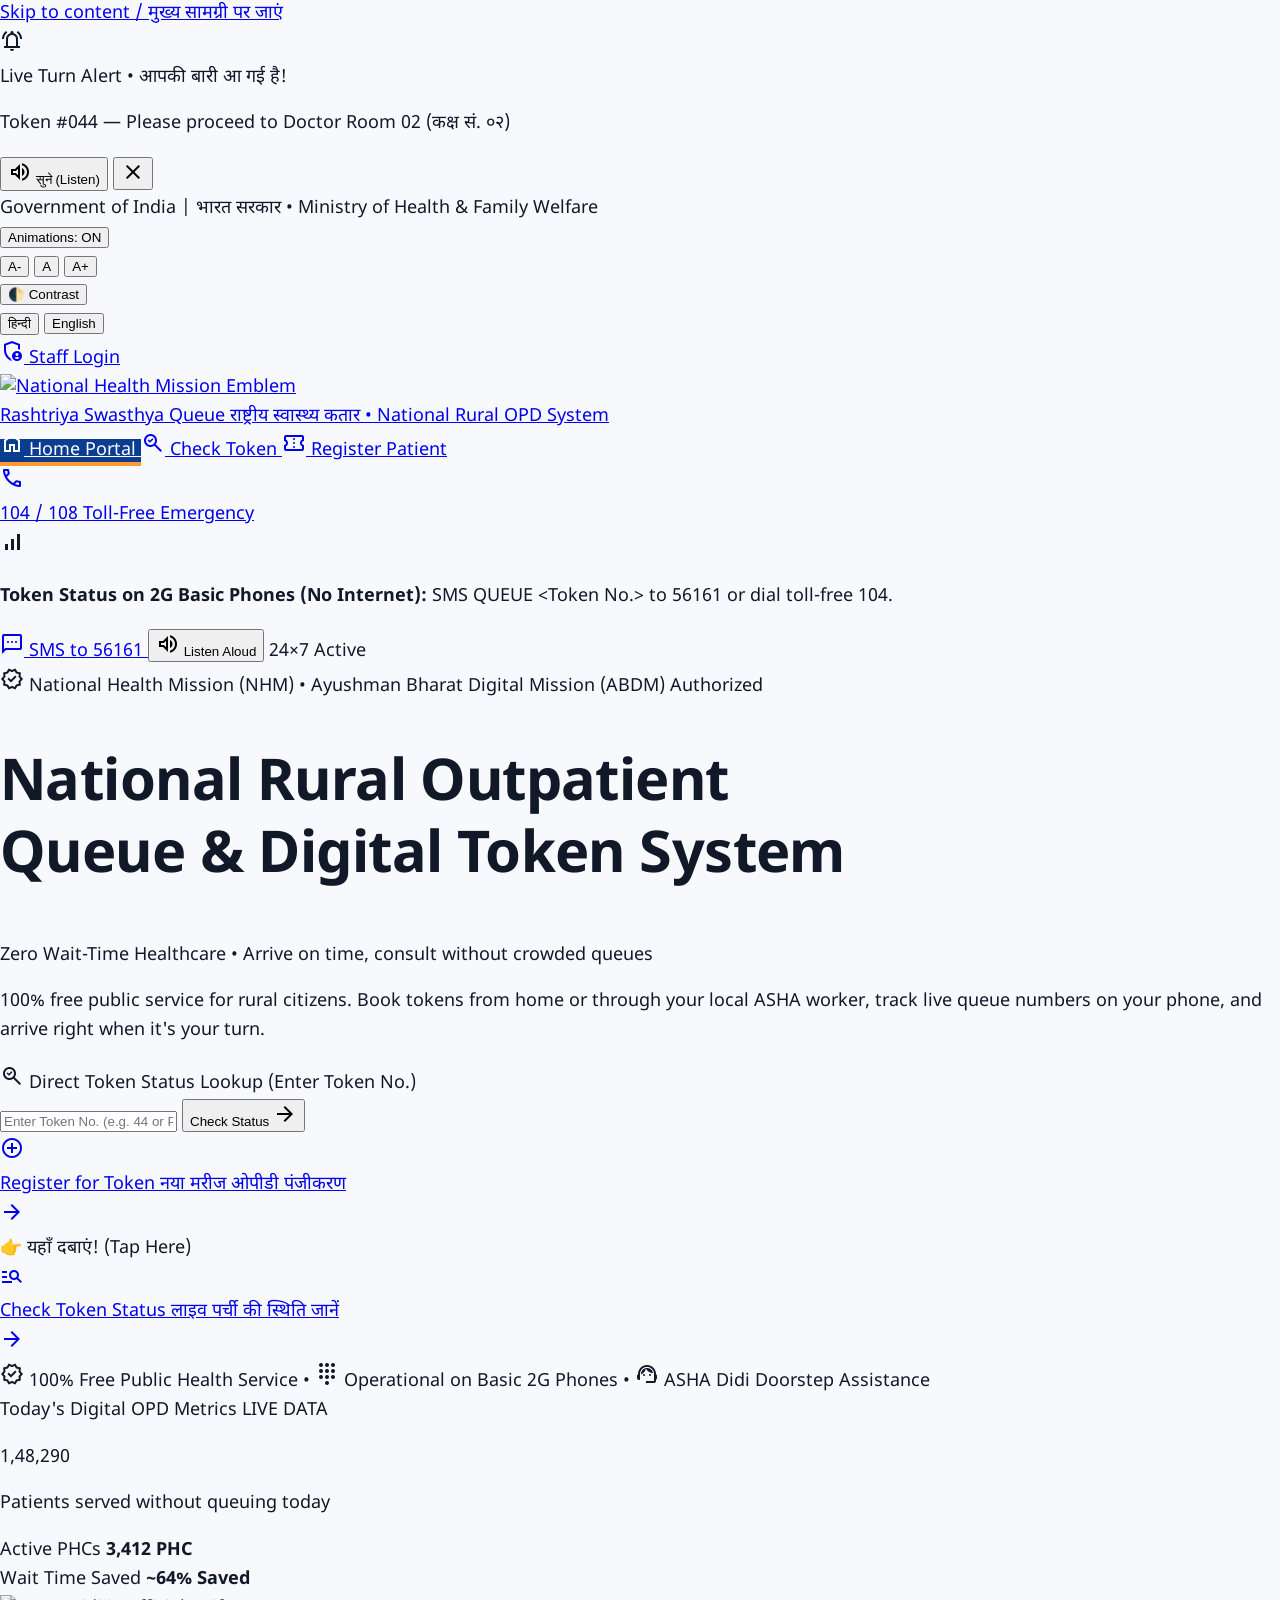
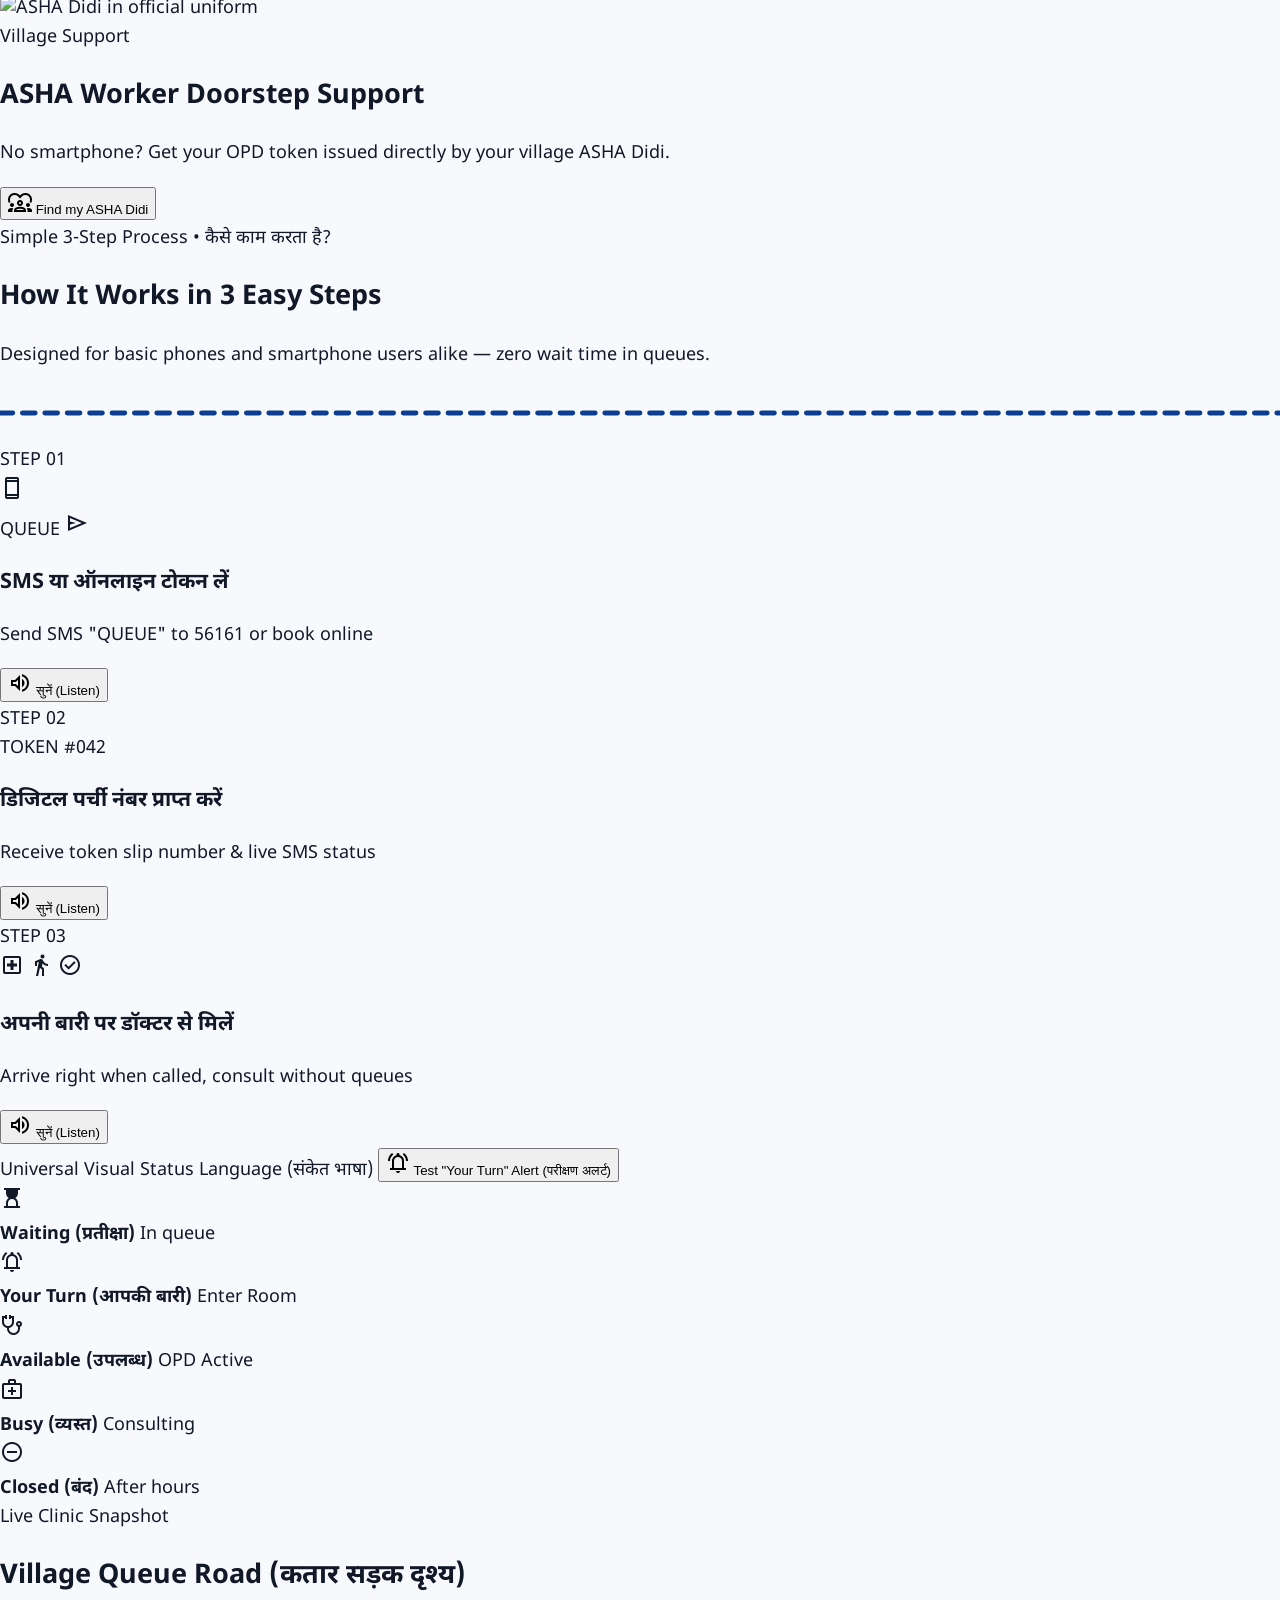
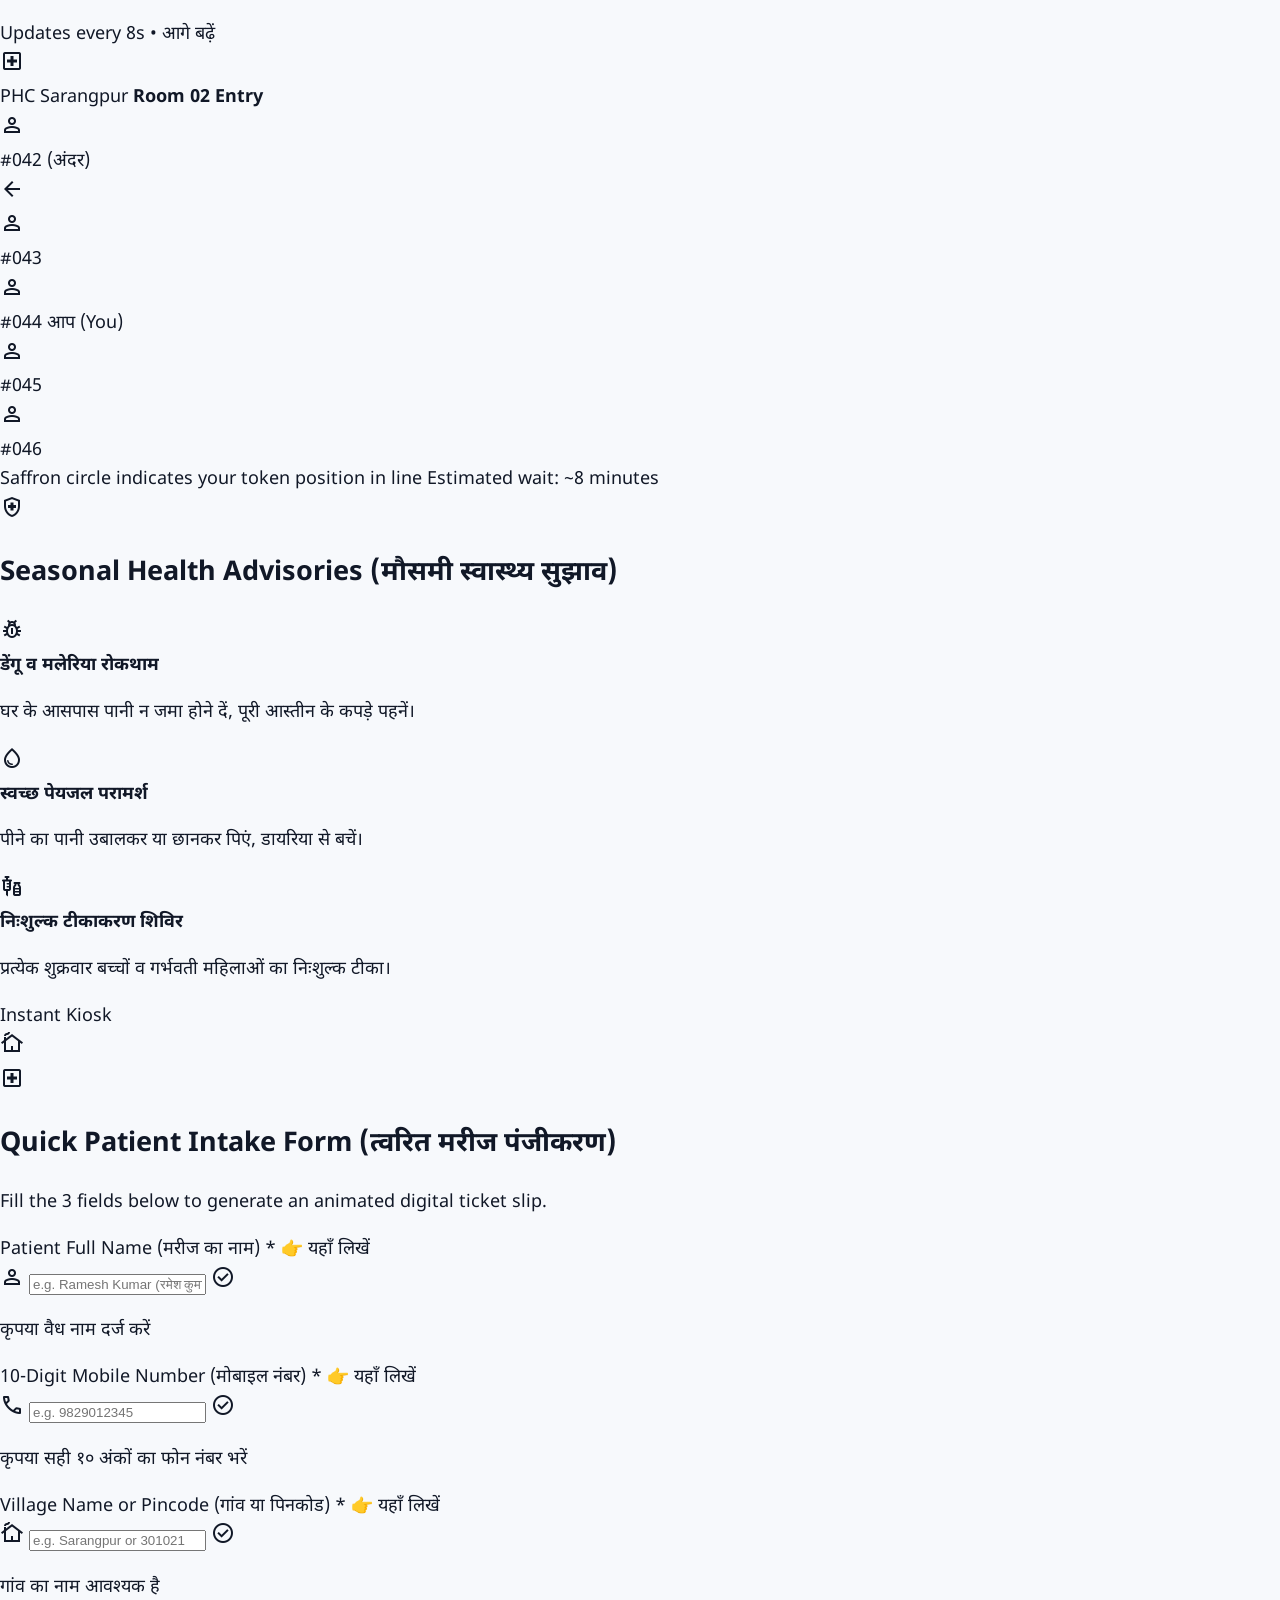
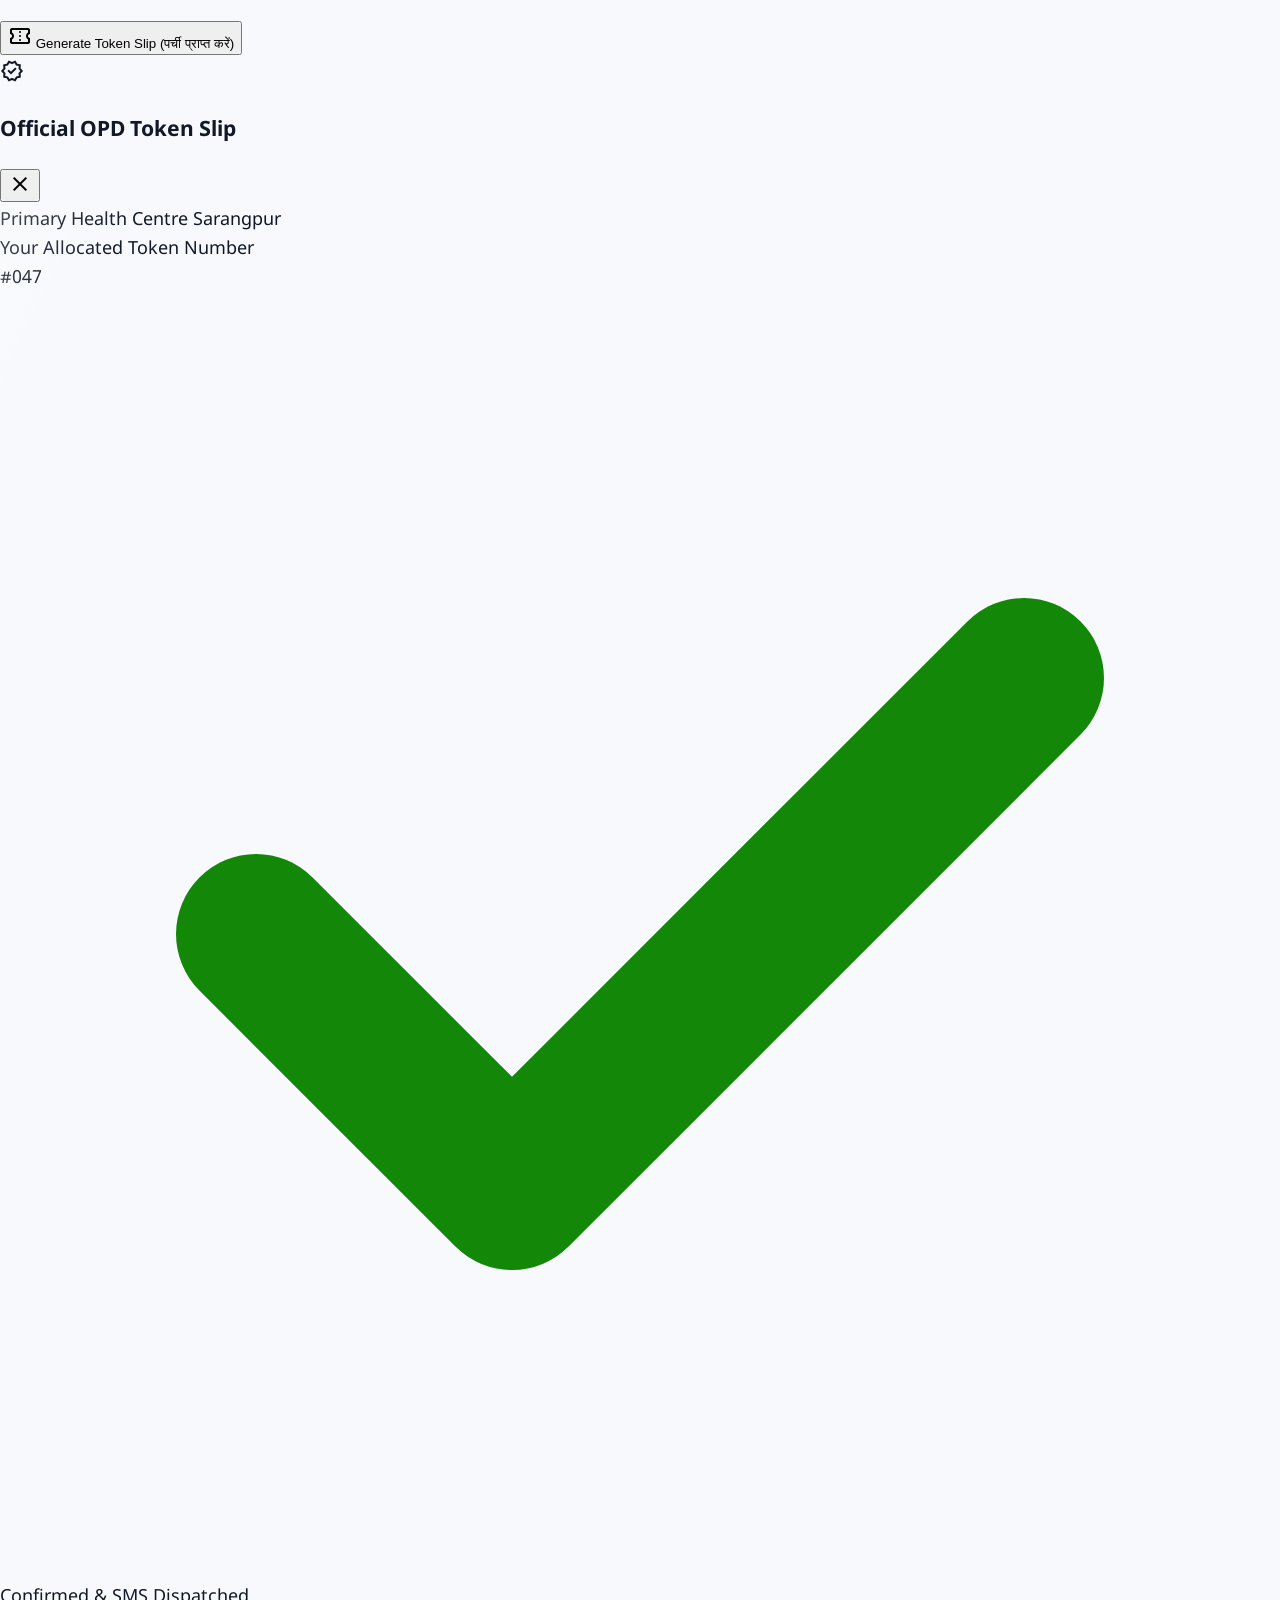
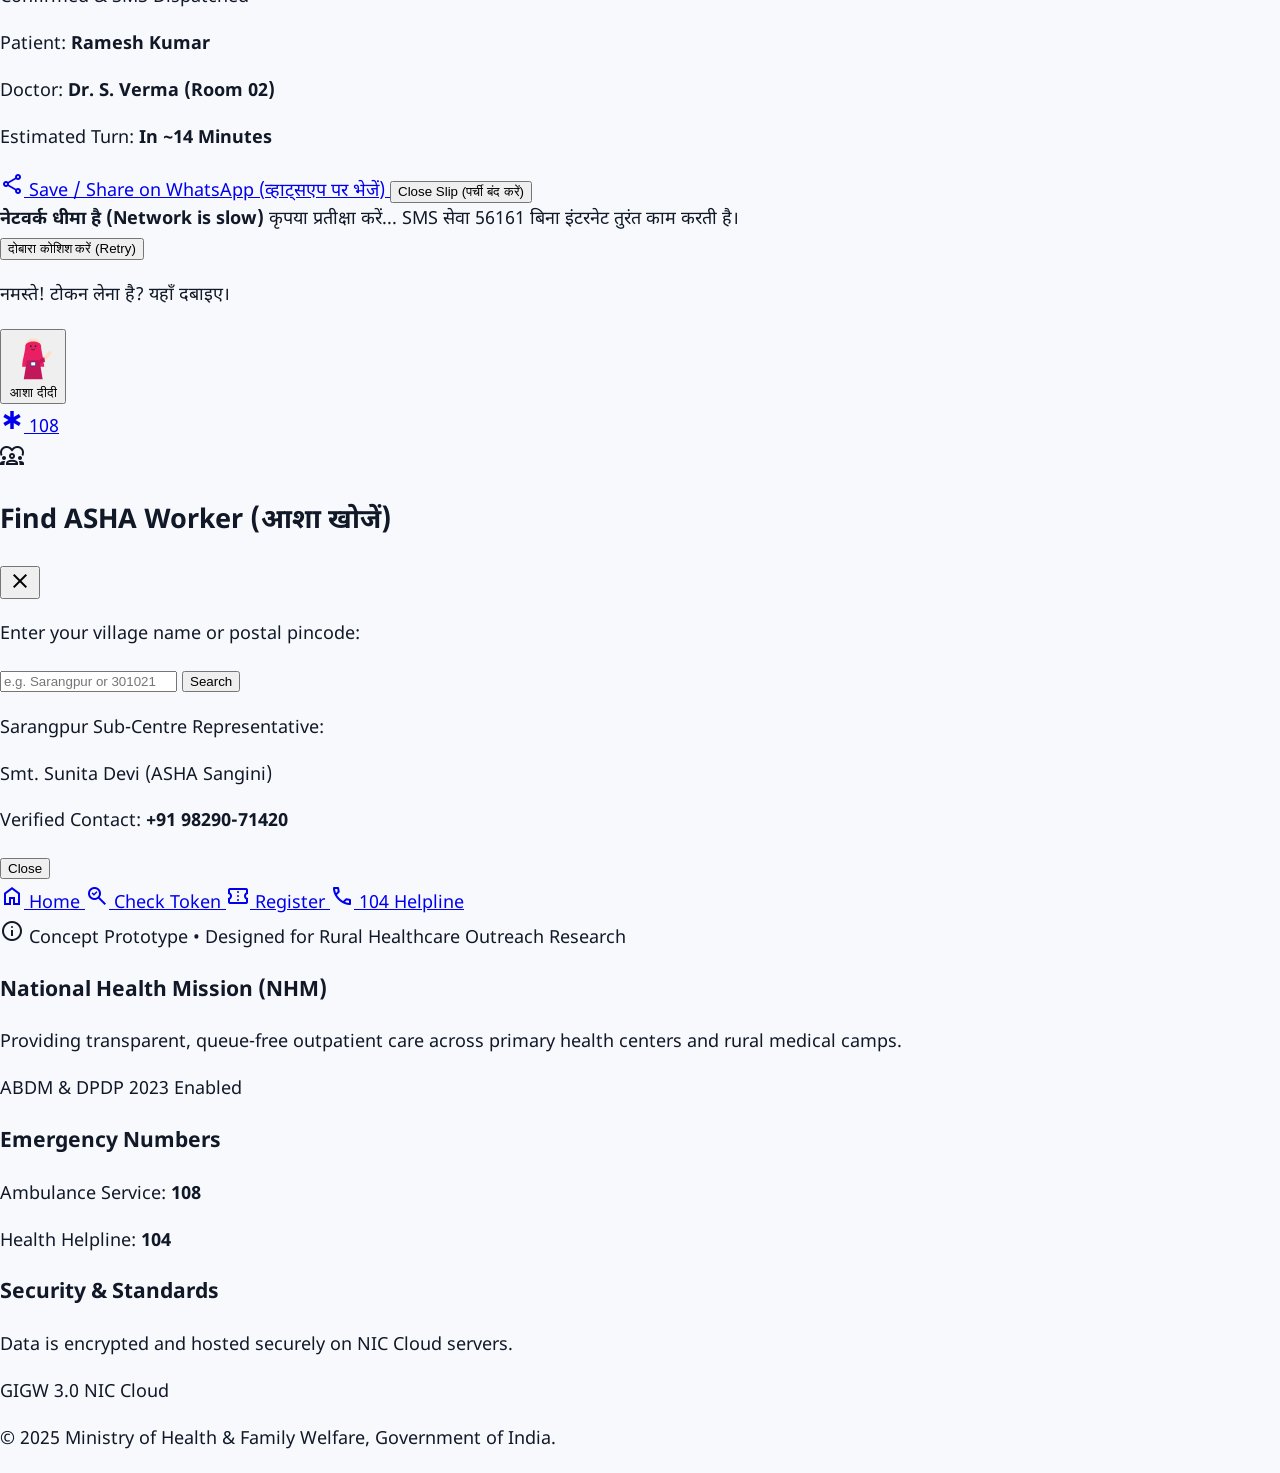
==== commit 81a6e915: "Implement 13 lightweight rural animations: How it Works steps, Guiding Hand, ASHA guide, Status icon" ====
--- a/index.html
+++ b/index.html
@@ -4,18 +4,21 @@
   National Rural Outpatient Queue & Digital Token System
   Senior UI/UX Redesign - Built for Rural Patients, Low Literacy & Low-End Phones
   
-  LIVE ANIMATIONS & MICRO-INTERACTIONS ADDED:
-  1. Heartbeat (ECG) line in hero background & beside LIVE DATA badge (2.5s loop).
-  2. Pulsing live dot with expanding ring animation (1.5s infinite).
-  3. Now Serving ticker with flip/slide number animation every 8s + "Next: 043, 044, 045".
-  4. Live counter: 1,48,290 counts up on load, then increments by 1-3 with Indian number formatting.
-  5. Wait-time circular progress ring that counts down and smoothly transitions color (green -> amber -> red).
-  6. Queue visual: row of patient icons sliding forward when front patient leaves.
-  7. Ambulance 108 strip: tiny ambulance driving slowly across emergency bar with soft flashing beacon.
-  8. Breathing CTA: gentle glow pulse on Register button that pauses on hover.
-  9. News ticker marquee of live PHC updates that pauses on hover/focus.
-  10. Micro-interactions: fade-up on scroll (IntersectionObserver), button ripple effect, animated toast messages.
-  11. "Pause Animations" toggle in top bar + strict prefers-reduced-motion compliance.
+  LIGHTWEIGHT ANIMATIONS FOR LOW-END ANDROID PHONES (Transform & Opacity Only):
+  1. "How it Works" Animated Steps: Phone + SMS bubble, paper token count-up to 042, person walks into clinic, animated dotted connecting line, speaker buttons.
+  2. Guiding Hand: Animated hand-pointer tapping next to Register CTA for 1st-time visitors (dismissed & saved).
+  3. Friendly ASHA Guide: SVG ASHA Didi in bottom corner with idle bob, arm waving, typewriter speech bubble & audio.
+  4. Animated Status Icons: Universal visual language (hourglass flip, ringing bell, pulsing stethoscope, busy amber, closed grey).
+  5. Your-Turn Alert: Full-width green banner sliding down, ringing bell, large token, vibration & voice alert.
+  6. Token Ticket Animation: Ticket unfolding, large digits, shine sweep, green SVG stroke draw, WhatsApp button bounce.
+  7. Queue Road Visual: Village-road strip with patients walking into clinic, user's token highlighted with pulsing saffron ring.
+  8. Form Helpers: Animated focus arrow, pop icon, green tick, error shake (translateX +-4px), village house progress bar.
+  9. Loading & Waiting (2G): Bouncing dots + heartbeat line, "Kripya pratiksha karein...", 5s slow network retry banner.
+  10. Seasonal Health Alerts: Mosquito (Dengue), Water drop (Clean water), Syringe (Vaccination) floating cards.
+  11. Helpline 108 Button: Large red round button with expanding ring (2s) & shake on tap.
+  12. Touch Feedback: Button ripple, scale(0.97) press, Web Audio soft tick, haptic pulse (navigator.vibrate(15)).
+  13. Page Transitions: Fade & slide up 12px over 250ms.
+  + Visible "Animations ON/OFF" toggle + visibilitychange battery saving.
   =============================================================================
 -->
 <!DOCTYPE html>
@@ -24,8 +27,8 @@
   <meta charset="utf-8">
   <meta name="viewport" content="width=device-width, initial-scale=1.0">
   <meta name="theme-color" content="#0B3D91">
-  <meta name="description" content="राष्ट्रीय स्वास्थ्य कतार - ग्रामीण प्राथमिक स्वास्थ्य केंद्रों (PHC) हेतु डिजिटल ओपीडी कतार एवं पर्ची प्रणाली">
-  <title>राष्ट्रीय स्वास्थ्य कतार | Rashtriya Swasthya Queue</title>
+  <meta name="description" content="Rashtriya Swasthya Queue - Rural PHC Digital OPD Queue & Token System">
+  <title>Rashtriya Swasthya Queue | National Rural Healthcare Queue Portal</title>
 
   <!-- Google Fonts: Noto Sans Devanagari & Inter for high-clarity bilingual typography -->
   <link rel="preconnect" href="https://fonts.googleapis.com">
@@ -96,126 +99,202 @@
       outline-offset: 2px !important;
     }
 
+    /* 12. Touch Feedback Scale */
     .btn-press:active {
       transform: scale(0.97);
     }
 
     /* =========================================================================
-       ANIMATIONS ENGINE (Respects prefers-reduced-motion: no-preference & Pause Toggle)
+       ANIMATIONS ENGINE (Hardware Accelerated, Transform & Opacity Only)
        ========================================================================= */
 
     @media (prefers-reduced-motion: no-preference) {
-      /* 1. Heartbeat ECG Drawing Loop (2.5s) */
-      .ecg-line {
-        stroke-dasharray: 400;
-        stroke-dashoffset: 400;
-        animation: drawEcg 2.5s linear infinite;
-      }
-      @keyframes drawEcg {
-        0% { stroke-dashoffset: 400; }
-        50% { stroke-dashoffset: 0; }
-        100% { stroke-dashoffset: -400; }
-      }
-
-      /* 2. Pulsing Live Dot with Expanding Ring (1.5s) */
-      .live-dot-wrap {
+      /* 13. Page Transition Animation */
+      .page-enter {
+        animation: pageFadeUp 250ms cubic-bezier(0.16, 1, 0.3, 1) forwards;
+      }
+      @keyframes pageFadeUp {
+        0% { opacity: 0; transform: translateY(12px); }
+        100% { opacity: 1; transform: translateY(0); }
+      }
+
+      /* 1. "How it Works" Animated Dotted Line & Steps */
+      .dotted-line-draw {
+        stroke-dasharray: 8 6;
+        animation: dashMove 2.5s linear infinite;
+      }
+      @keyframes dashMove {
+        to { stroke-dashoffset: -28; }
+      }
+      .anim-sms-bubble {
+        animation: slideSms 2s ease-in-out infinite alternate;
+      }
+      @keyframes slideSms {
+        0% { transform: translateY(3px) scale(0.96); opacity: 0.85; }
+        100% { transform: translateY(-3px) scale(1); opacity: 1; }
+      }
+      .anim-token-slip {
+        animation: slipPop 3s cubic-bezier(0.34, 1.56, 0.64, 1) infinite;
+      }
+      @keyframes slipPop {
+        0%, 20% { transform: translateY(10px) scale(0.9); opacity: 0.4; }
+        40%, 80% { transform: translateY(0) scale(1); opacity: 1; }
+        100% { transform: translateY(-4px) scale(1); opacity: 1; }
+      }
+      .anim-walker {
+        animation: walkRight 3.2s ease-in-out infinite;
+      }
+      @keyframes walkRight {
+        0% { transform: translateX(-16px); opacity: 0.3; }
+        40%, 80% { transform: translateX(10px); opacity: 1; }
+        100% { transform: translateX(24px); opacity: 0; }
+      }
+
+      /* 2. Guiding Hand Tapping Animation (1.2s Loop) */
+      .guiding-hand {
+        animation: handTap 1.2s ease-in-out infinite;
+      }
+      @keyframes handTap {
+        0%, 100% { transform: translateY(0); }
+        50% { transform: translateY(6px); }
+      }
+
+      /* 3. Friendly ASHA Guide (Idle Bob 3s & Waving Arm) */
+      .asha-bob {
+        animation: ashaIdle 3s ease-in-out infinite;
+      }
+      @keyframes ashaIdle {
+        0%, 100% { transform: translateY(0); }
+        50% { transform: translateY(-4px); }
+      }
+      .asha-arm-wave {
+        transform-origin: 18px 24px;
+        animation: armWave 10s ease-in-out infinite;
+      }
+      @keyframes armWave {
+        0%, 85%, 100% { transform: rotate(0deg); }
+        88%, 94% { transform: rotate(14deg); }
+        91%, 97% { transform: rotate(-8deg); }
+      }
+
+      /* 4. Animated Status Icons */
+      .status-hourglass {
+        animation: flipHourglass 4s ease-in-out infinite;
+      }
+      @keyframes flipHourglass {
+        0%, 75% { transform: rotate(0deg); }
+        85%, 100% { transform: rotate(180deg); }
+      }
+      .status-bell {
+        transform-origin: top center;
+        animation: ringBell 2.5s ease-in-out infinite;
+      }
+      @keyframes ringBell {
+        0%, 65%, 100% { transform: rotate(0deg); }
+        70%, 80% { transform: rotate(12deg); }
+        75%, 85% { transform: rotate(-12deg); }
+      }
+      .status-stetho {
+        animation: pulseStetho 2s ease-in-out infinite;
+      }
+      @keyframes pulseStetho {
+        0%, 100% { transform: scale(1); opacity: 0.9; }
+        50% { transform: scale(1.1); opacity: 1; }
+      }
+
+      /* 6. Token Ticket Animation & Shine */
+      .ticket-shine {
         position: relative;
-        display: inline-flex;
-        align-items: center;
-        justify-content: center;
-      }
-      .live-dot-core {
-        width: 10px;
-        height: 10px;
-        border-radius: 9999px;
-        background-color: var(--success);
-      }
-      .live-dot-ring {
+        overflow: hidden;
+      }
+      .ticket-shine::after {
+        content: '';
         position: absolute;
-        width: 100%;
-        height: 100%;
-        border-radius: 9999px;
-        background-color: var(--success);
-        opacity: 0.75;
-        animation: pulseLiveRing 1.5s cubic-bezier(0.24, 0, 0.38, 1) infinite;
-      }
-      @keyframes pulseLiveRing {
+        top: -50%;
+        left: -60%;
+        width: 40%;
+        height: 200%;
+        background: linear-gradient(to right, transparent, rgba(255,255,255,0.45), transparent);
+        transform: rotate(25deg);
+        animation: shineSweep 4s ease-in-out infinite;
+      }
+      @keyframes shineSweep {
+        0%, 70% { left: -60%; }
+        100% { left: 140%; }
+      }
+      .whatsapp-bounce {
+        animation: gentleBounce 2s ease-in-out infinite;
+      }
+      @keyframes gentleBounce {
+        0%, 100% { transform: translateY(0); }
+        50% { transform: translateY(-3px); }
+      }
+
+      /* 7. Queue Road Visual (Saffron pulsing ring on user's token) */
+      .user-token-pulse {
+        animation: saffronRing 2s cubic-bezier(0.24, 0, 0.38, 1) infinite;
+      }
+      @keyframes saffronRing {
+        0% { box-shadow: 0 0 0 0 rgba(255, 153, 51, 0.7); }
+        70% { box-shadow: 0 0 0 10px rgba(255, 153, 51, 0); }
+        100% { box-shadow: 0 0 0 0 rgba(255, 153, 51, 0); }
+      }
+
+      /* 8. Form Helpers Error Shake */
+      .shake-error {
+        animation: inputShake 300ms ease-in-out;
+      }
+      @keyframes inputShake {
+        0%, 100% { transform: translateX(0); }
+        25% { transform: translateX(-4px); }
+        75% { transform: translateX(4px); }
+      }
+
+      /* 9. Loading Three Bouncing Dots */
+      .bounce-dot-1 { animation: dotBounce 1.2s infinite ease-in-out 0s; }
+      .bounce-dot-2 { animation: dotBounce 1.2s infinite ease-in-out 0.2s; }
+      .bounce-dot-3 { animation: dotBounce 1.2s infinite ease-in-out 0.4s; }
+      @keyframes dotBounce {
+        0%, 80%, 100% { transform: translateY(0); opacity: 0.6; }
+        40% { transform: translateY(-6px); opacity: 1; }
+      }
+
+      /* 10. Seasonal Health Alerts Float */
+      .float-alert-card {
+        animation: floatAlert 4s ease-in-out infinite;
+      }
+      @keyframes floatAlert {
+        0%, 100% { transform: translateY(0); }
+        50% { transform: translateY(-6px); }
+      }
+
+      /* 11. Helpline 108 Expanding Ring */
+      .ring-108 {
+        animation: pulse108 2s cubic-bezier(0.24, 0, 0.38, 1) infinite;
+      }
+      @keyframes pulse108 {
         0% { transform: scale(1); opacity: 0.8; }
-        70% { transform: scale(2.4); opacity: 0; }
-        100% { transform: scale(2.4); opacity: 0; }
-      }
-
-      /* 7. Ambulance Driving Loop (14s) & Flashing Beacon */
-      .ambulance-track {
-        animation: driveAmbulance 14s linear infinite;
-      }
-      @keyframes driveAmbulance {
-        0% { transform: translateX(-60px); }
-        100% { transform: translateX(calc(100vw + 60px)); }
-      }
-      .beacon-flash {
-        animation: beaconBlink 0.8s ease-in-out infinite alternate;
-      }
-      @keyframes beaconBlink {
-        0% { opacity: 0.3; filter: drop-shadow(0 0 1px #FF0000); }
-        100% { opacity: 1; filter: drop-shadow(0 0 6px #FF1744); }
-      }
-
-      /* 8. Breathing CTA Glow (3s, pauses on hover) */
-      .cta-breathing {
-        box-shadow: 0 4px 14px rgba(11, 61, 145, 0.25);
-        animation: ctaBreath 3s ease-in-out infinite;
-      }
-      .cta-breathing:hover {
-        animation: none !important;
-        box-shadow: 0 8px 24px rgba(11, 61, 145, 0.35);
-      }
-      @keyframes ctaBreath {
-        0%, 100% {
-          box-shadow: 0 4px 14px rgba(11, 61, 145, 0.25), 0 0 0 0 rgba(255, 153, 51, 0.35);
-        }
-        50% {
-          box-shadow: 0 6px 20px rgba(11, 61, 145, 0.35), 0 0 18px 4px rgba(255, 153, 51, 0.45);
-        }
-      }
-
-      /* 9. News Ticker Marquee */
-      .marquee-track {
-        display: flex;
-        width: max-content;
-        animation: scrollMarquee 32s linear infinite;
-      }
-      .marquee-wrapper:hover .marquee-track,
-      .marquee-wrapper:focus-within .marquee-track {
-        animation-play-state: paused;
-      }
-      @keyframes scrollMarquee {
-        0% { transform: translateX(0); }
-        100% { transform: translateX(-50%); }
-      }
-
-      /* 10. Scroll Fade-Up Micro-Interaction */
-      .reveal-item {
-        opacity: 0;
-        transform: translateY(24px);
-        transition: opacity 0.6s cubic-bezier(0.16, 1, 0.3, 1), transform 0.6s cubic-bezier(0.16, 1, 0.3, 1);
-        will-change: opacity, transform;
-      }
-      .reveal-item.is-revealed {
-        opacity: 1;
-        transform: translateY(0);
-      }
-    }
-
-    /* Pause Animations Override */
+        70% { transform: scale(1.4); opacity: 0; }
+        100% { transform: scale(1.4); opacity: 0; }
+      }
+      .shake-tap:active {
+        animation: tapShake 0.2s ease-in-out;
+      }
+      @keyframes tapShake {
+        0%, 100% { transform: scale(0.95); }
+        50% { transform: scale(0.95) rotate(4deg); }
+      }
+    }
+
+    /* Pause Animations Global Override (When OFF or Tab Hidden) */
     html.motion-paused *,
     html.motion-paused *::before,
     html.motion-paused *::after {
-      animation-play-state: paused !important;
+      animation: none !important;
       transition-duration: 0.01ms !important;
     }
 
-    /* Button Ripple Effect */
+    /* 12. Touch Feedback Button Ripple Effect */
     .ripple-target {
       position: relative;
       overflow: hidden;
@@ -225,25 +304,11 @@
       border-radius: 50%;
       background: rgba(255, 255, 255, 0.35);
       transform: scale(0);
-      animation: rippleAnim 0.55s linear;
+      animation: rippleAnim 0.5s linear;
       pointer-events: none;
     }
     @keyframes rippleAnim {
-      to {
-        transform: scale(4);
-        opacity: 0;
-      }
-    }
-
-    /* Skeleton Loader Shimmer */
-    .skeleton-box {
-      background: linear-gradient(90deg, #E5E7EB 25%, #F3F4F6 50%, #E5E7EB 75%);
-      background-size: 200% 100%;
-      animation: shimmer 1.5s infinite;
-    }
-    @keyframes shimmer {
-      0% { background-position: 200% 0; }
-      100% { background-position: -200% 0; }
+      to { transform: scale(4); opacity: 0; }
     }
 
     /* High Contrast Theme */
@@ -275,39 +340,47 @@
       color: #FFFFFF !important;
       border-color: #FFFFFF !important;
     }
-    html.high-contrast .text-gray-600,
-    html.high-contrast .text-gray-700,
-    html.high-contrast .text-\[\#5A3A00\] {
-      color: #FFFF00 !important;
-    }
-    html.high-contrast button,
-    html.high-contrast a {
-      border-color: #FFFFFF !important;
-    }
-
-    @media (prefers-reduced-motion: reduce) {
-      * {
-        animation-duration: 0.01ms !important;
-        animation-iteration-count: 1 !important;
-        transition-duration: 0.01ms !important;
-        scroll-behavior: auto !important;
-      }
-    }
   </style>
 </head>
 
-<body class="flex flex-col min-h-screen relative overflow-x-hidden">
+<body class="flex flex-col min-h-screen relative page-enter">
 
   <!-- Accessibility Skip-to-Content Link -->
   <a href="#main-content" class="sr-only focus:not-sr-only focus:fixed focus:top-2 focus:left-2 focus:z-[100] focus:bg-[#FF9933] focus:text-[#0B3D91] focus:font-extrabold focus:px-4 focus:py-2 focus:rounded-md focus:shadow-xl focus:border-2 focus:border-[#0B3D91]">
-    मुख्य सामग्री पर जाएं (Skip to content)
+    Skip to content / मुख्य सामग्री पर जाएं
   </a>
 
   <!-- =========================================================================
-       1. HEADER 3-LAYER ARCHITECTURE
+       5. YOUR-TURN ALERT BANNER (Slides down when user's token is called)
        ========================================================================= -->
-
-  <!-- LAYER A: Thin 36px Government Strip with Controls & Animation Pause Toggle -->
+  <div id="your-turn-banner" class="w-full bg-[#138808] text-white px-4 py-3 shadow-xl transform -translate-y-full transition-transform duration-500 z-[90] fixed top-0 left-0 right-0 hidden" role="alert" aria-live="assertive">
+    <div class="max-w-7xl mx-auto flex items-center justify-between gap-3 flex-wrap">
+      <div class="flex items-center gap-3">
+        <div class="w-10 h-10 rounded-full bg-white text-[#138808] flex items-center justify-center shrink-0 status-bell shadow-sm">
+          <span class="material-symbols-outlined text-[26px]">notifications_active</span>
+        </div>
+        <div>
+          <span class="text-xs uppercase tracking-wider font-extrabold text-green-100">Live Turn Alert • आपकी बारी आ गई है!</span>
+          <p class="text-lg sm:text-xl font-extrabold leading-tight">
+            Token <span class="bg-white text-[#138808] px-2 py-0.5 rounded-md font-black" id="called-token-num">#044</span> — Please proceed to Doctor Room 02 (कक्ष सं. ०२)
+          </p>
+        </div>
+      </div>
+      <div class="flex items-center gap-2">
+        <button type="button" onclick="speakYourTurn()" class="px-3 py-1.5 rounded-lg bg-white/20 hover:bg-white/30 text-white font-bold text-xs flex items-center gap-1">
+          <span class="material-symbols-outlined text-[16px]">volume_up</span>
+          <span>सुने (Listen)</span>
+        </button>
+        <button type="button" onclick="closeYourTurnAlert()" class="w-8 h-8 rounded-full hover:bg-white/20 flex items-center justify-center text-white" aria-label="Dismiss alert">
+          <span class="material-symbols-outlined text-[20px]">close</span>
+        </button>
+      </div>
+    </div>
+  </div>
+
+  <!-- =========================================================================
+       HEADER LAYER A: Thin 36px Government Strip with Animations ON/OFF Toggle
+       ========================================================================= -->
   <div class="w-full bg-[#EBF2FA] border-b border-gray-300 text-gray-800 text-[14px] sm:text-[15px] select-none min-h-[36px] flex flex-col justify-center">
     <!-- Top Tricolor Thin Strip -->
     <div class="w-full h-[3px] flex shrink-0">
@@ -319,26 +392,23 @@
     <div class="max-w-7xl mx-auto w-full px-3 sm:px-6 py-1 flex items-center justify-between flex-wrap gap-2">
       <!-- Gov Identity Left -->
       <div class="flex items-center gap-2 font-semibold">
-        <span class="live-dot-wrap mr-0.5">
-          <span class="live-dot-ring"></span>
-          <span class="live-dot-core"></span>
-        </span>
-        <span class="text-[#0B3D91] font-bold">भारत सरकार</span>
+        <span class="w-2.5 h-2.5 rounded-full bg-[#138808]"></span>
+        <span class="text-[#0B3D91] font-bold">Government of India</span>
         <span class="text-gray-400">|</span>
-        <span class="hidden sm:inline text-gray-700">Government of India</span>
-        <span class="hidden lg:inline text-gray-500 font-normal">• स्वास्थ्य एवं परिवार कल्याण मंत्रालय</span>
-      </div>
-
-      <!-- Accessibility, Motion Pause & Staff Login Right -->
+        <span class="text-gray-700">भारत सरकार</span>
+        <span class="hidden lg:inline text-gray-500 font-normal">• Ministry of Health &amp; Family Welfare</span>
+      </div>
+
+      <!-- Controls & Animations ON/OFF Toggle (User Requirement) -->
       <div class="flex items-center gap-2 sm:gap-3 ml-auto">
-        <!-- Live Animation Pause/Play Toggle Button (User Requirement) -->
+        <!-- Visible Animations ON/OFF Toggle -->
         <button type="button" 
                 id="motion-toggle-btn" 
-                onclick="toggleAnimations()" 
-                class="flex items-center gap-1 bg-white hover:bg-gray-100 border border-gray-300 px-2 py-0.5 rounded text-xs font-bold text-gray-800 shadow-xs transition-colors" 
-                title="Pause or play live animations">
-          <span id="motion-icon">⏸️</span>
-          <span class="hidden sm:inline" id="motion-text">एनीमेशन चालू</span>
+                onclick="toggleMotionEngine()" 
+                class="flex items-center gap-1.5 bg-white hover:bg-gray-100 border border-gray-300 px-2.5 py-0.5 rounded text-xs font-bold text-gray-800 shadow-xs transition-colors" 
+                title="Toggle smooth animations ON/OFF">
+          <span class="w-2 h-2 rounded-full bg-emerald-500" id="motion-dot"></span>
+          <span id="motion-text">Animations: ON</span>
         </button>
 
         <!-- Root Font Resizer A- / A / A+ -->
@@ -351,7 +421,7 @@
         <!-- High Contrast Mode Toggle -->
         <button type="button" onclick="toggleHighContrast()" id="contrast-btn" class="flex items-center gap-1 bg-white hover:bg-gray-100 border border-gray-300 px-2 py-0.5 rounded text-xs font-bold text-gray-800" title="High Contrast Mode">
           <span>🌓</span>
-          <span class="hidden sm:inline">कंट्रास्ट</span>
+          <span class="hidden sm:inline">Contrast</span>
         </button>
 
         <!-- Language Switcher (Default English) -->
@@ -360,16 +430,16 @@
           <button type="button" id="lang-btn-en" onclick="setAppLanguage('en')" class="px-2.5 py-1 bg-[#0B3D91] text-white">English</button>
         </div>
 
-        <!-- Staff Login Link at Top Right -->
+        <!-- Staff Login Link -->
         <a href="dashboard.html" class="flex items-center gap-1 text-xs font-bold text-[#0B3D91] hover:text-[#082d6c] bg-white border border-blue-200 px-2.5 py-1 rounded shadow-xs hover:border-[#0B3D91] transition-colors" title="PHC Staff Dashboard">
           <span class="material-symbols-outlined text-[16px]">admin_panel_settings</span>
-          <span data-i18n="staff_login">स्टाफ लॉगिन</span>
+          <span data-i18n="staff_login">Staff Login</span>
         </a>
       </div>
     </div>
   </div>
 
-  <!-- LAYER B: ONE Sticky 72px Bar (Logo + Desktop Nav + Solid Red Helpline) -->
+  <!-- HEADER LAYER B: Sticky 72px Bar (Emblem + Nav + Red 104 Helpline) -->
   <header class="sticky top-0 z-50 bg-white border-b-2 border-gray-200 shadow-sm h-[72px] flex items-center">
     <div class="max-w-7xl mx-auto w-full px-3 sm:px-6 flex items-center justify-between gap-4">
       
@@ -380,10 +450,10 @@
              class="h-11 sm:h-12 w-auto object-contain">
         <div class="flex flex-col">
           <span class="text-xl sm:text-2xl font-extrabold text-[#0B3D91] tracking-tight group-hover:underline leading-tight" data-i18n="portal_title">
-            राष्ट्रीय स्वास्थ्य कतार
+            Rashtriya Swasthya Queue
           </span>
           <span class="text-xs sm:text-sm font-semibold text-gray-600 hidden sm:block leading-none mt-0.5">
-            Rashtriya Swasthya Queue • National Rural OPD System
+            राष्ट्रीय स्वास्थ्य कतार • National Rural OPD System
           </span>
         </div>
       </a>
@@ -392,30 +462,30 @@
       <nav class="hidden md:flex items-center gap-2" aria-label="Desktop Primary Navigation">
         <a href="index.html" class="nav-tab-active flex items-center gap-1.5 px-4 py-2.5 rounded-t-md font-bold text-base transition-colors" aria-current="page">
           <span class="material-symbols-outlined text-[20px]">home</span>
-          <span data-i18n="nav_home">मुख्य पृष्ठ</span>
+          <span data-i18n="nav_home">Home Portal</span>
         </a>
         <a href="check-token.html" class="flex items-center gap-1.5 px-4 py-2.5 rounded-t-md font-bold text-base text-gray-700 hover:bg-[#E8F0FE] hover:text-[#0B3D91] transition-colors">
           <span class="material-symbols-outlined text-[20px]">search_check</span>
-          <span data-i18n="nav_check">पर्ची खोजें</span>
+          <span data-i18n="nav_check">Check Token</span>
         </a>
         <a href="register.html" class="flex items-center gap-1.5 px-4 py-2.5 rounded-t-md font-bold text-base text-gray-700 hover:bg-[#E8F0FE] hover:text-[#0B3D91] transition-colors">
           <span class="material-symbols-outlined text-[20px]">confirmation_number</span>
-          <span data-i18n="nav_register">मरीज पंजीकरण</span>
+          <span data-i18n="nav_register">Register Patient</span>
         </a>
       </nav>
 
       <!-- Solid Red Tap-to-Call Helpline Button -->
       <a href="tel:104" class="ripple-target btn-press flex items-center gap-2 bg-[#D32F2F] hover:bg-[#b71c1c] text-white px-3.5 sm:px-4 py-2.5 rounded-lg font-bold text-base shadow-md transition-all shrink-0 border-2 border-[#D32F2F]" aria-label="Toll-free health helpline 104">
-        <span class="material-symbols-outlined text-[22px] animate-pulse">call</span>
+        <span class="material-symbols-outlined text-[22px]">call</span>
         <div class="flex flex-col text-left leading-none">
           <span class="font-extrabold text-sm sm:text-base">104 / 108</span>
-          <span class="text-[11px] opacity-90 hidden sm:inline" data-i18n="helpline_label">निःशुल्क आपातकालीन</span>
+          <span class="text-[11px] opacity-90 hidden sm:inline" data-i18n="helpline_label">Toll-Free Emergency</span>
         </div>
       </a>
     </div>
   </header>
 
-  <!-- LAYER C: NON-sticky Notice Strip (With Tap to SMS & Listen Speaker) -->
+  <!-- HEADER LAYER C: Non-Sticky Notice Strip -->
   <section aria-label="Offline 2G SMS Assistance Banner" class="w-full bg-[#FFF4E0] border-b-2 border-[#F5A623] text-[#5A3A00] py-3 px-3 sm:px-6 min-h-[56px] flex items-center z-10 relative">
     <div class="max-w-7xl mx-auto w-full flex flex-wrap items-center justify-between gap-3">
       
@@ -425,169 +495,106 @@
           <span class="material-symbols-outlined text-[#5A3A00] text-[20px]">signal_cellular_alt</span>
         </div>
         <p class="text-sm sm:text-base font-semibold leading-snug">
-          <strong class="font-bold text-[#0B3D91]" data-i18n="notice_head">साधारण बटन फोन (बिना इंटरनेट) पर पर्ची स्थिति:</strong>
-          <span class="ml-1" data-i18n="notice_body">SMS भेजें <code class="bg-white px-2 py-0.5 border border-[#F5A623] rounded font-bold text-[#0B3D91]">QUEUE &lt;टोकन नं.&gt;</code> <strong>56161</strong> पर या कॉल करें <strong>104</strong>।</span>
+          <strong class="font-bold text-[#0B3D91]" data-i18n="notice_head">Token Status on 2G Basic Phones (No Internet):</strong>
+          <span class="ml-1" data-i18n="notice_body">SMS <code class="bg-white px-2 py-0.5 border border-[#F5A623] rounded font-bold text-[#0B3D91]">QUEUE &lt;Token No.&gt;</code> to <strong>56161</strong> or dial toll-free <strong>104</strong>.</span>
         </p>
       </div>
 
       <!-- Action Chips Strip -->
       <div class="flex items-center gap-2 flex-wrap shrink-0">
-        <!-- Tap to SMS Button -->
         <a href="sms:56161?body=QUEUE%20" class="btn-press ripple-target inline-flex items-center gap-1.5 bg-white border border-[#F5A623] text-[#5A3A00] px-3 py-1.5 rounded-full font-bold text-sm shadow-xs hover:bg-amber-50" aria-label="Send SMS to 56161">
           <span class="material-symbols-outlined text-[18px] text-[#0B3D91]">sms</span>
-          <span data-i18n="sms_btn">SMS भेजें 56161</span>
+          <span data-i18n="sms_btn">SMS to 56161</span>
         </a>
 
-        <!-- Unified Page Read Aloud Speaker Button -->
         <button type="button" id="tts-audio-btn" onclick="toggleReadAloud()" class="btn-press ripple-target inline-flex items-center gap-1.5 bg-white border border-[#0B3D91] text-[#0B3D91] px-3 py-1.5 rounded-full font-bold text-sm shadow-xs hover:bg-blue-50" aria-label="Listen aloud">
           <span class="material-symbols-outlined text-[18px]" id="tts-icon">volume_up</span>
-          <span id="tts-label" data-i18n="listen_btn">आवाज में सुनें</span>
+          <span id="tts-label" data-i18n="listen_btn">Listen Aloud</span>
         </button>
 
-        <!-- 24x7 Active Badge with Pulsing Live Dot (Requirement 2) -->
-        <span class="inline-flex items-center gap-2 px-3 py-1 rounded-full bg-emerald-100 text-[#138808] border border-emerald-300 font-bold text-xs shrink-0">
-          <span class="live-dot-wrap">
-            <span class="live-dot-ring"></span>
-            <span class="live-dot-core"></span>
-          </span>
-          <span>24×7 सक्रिय</span>
+        <span class="inline-flex items-center gap-1.5 px-3 py-1 rounded-full bg-emerald-100 text-[#138808] border border-emerald-300 font-bold text-xs shrink-0">
+          <span class="w-2 h-2 rounded-full bg-[#138808]"></span>
+          <span>24×7 Active</span>
         </span>
       </div>
     </div>
   </section>
-
-  <!-- =========================================================================
-       9. LIVE NEWS TICKER MARQUEE (Pauses on Hover / Focus)
-       ========================================================================= -->
-  <div class="w-full bg-[#082d6c] text-white border-b border-blue-900 py-2 px-3 overflow-hidden select-none marquee-wrapper" aria-label="Live Health Bulletins">
-    <div class="max-w-7xl mx-auto flex items-center gap-3">
-      <!-- Ticker Label -->
-      <div class="flex items-center gap-1.5 bg-[#FF9933] text-black font-extrabold text-xs px-2.5 py-1 rounded-md shrink-0 shadow-sm">
-        <span class="material-symbols-outlined text-[16px]">campaign</span>
-        <span>ताज़ा समाचार (LIVE)</span>
-      </div>
-
-      <!-- Scrolling Marquee Track -->
-      <div class="overflow-hidden whitespace-nowrap flex-1 relative">
-        <div class="marquee-track text-xs sm:text-sm font-semibold flex items-center gap-8 text-blue-100">
-          <span class="inline-flex items-center gap-2">
-            <span class="w-2 h-2 rounded-full bg-[#FF9933]"></span>
-            <span>प्राथमिक स्वास्थ्य केंद्र सारंगपुर: कक्ष संख्या ०२ में डॉ. एस. वर्मा उपलब्ध हैं।</span>
-          </span>
-          <span class="inline-flex items-center gap-2">
-            <span class="w-2 h-2 rounded-full bg-emerald-400"></span>
-            <span>निःशुल्क टीकाकरण शिविर: आगामी शुक्रवार को उपकेंद्र पर सुबह ०९ बजे से।</span>
-          </span>
-          <span class="inline-flex items-center gap-2">
-            <span class="w-2 h-2 rounded-full bg-yellow-400"></span>
-            <span>गर्भवती महिलाओं (ANC) व वरिष्ठ नागरिकों हेतु काउंटर ०१ पर विशेष प्राथमिकता व्यवस्था।</span>
-          </span>
-          <span class="inline-flex items-center gap-2">
-            <span class="w-2 h-2 rounded-full bg-rose-400"></span>
-            <span>2G फोन पर बिना इंटरनेट पर्ची जांचने हेतु 56161 पर QUEUE व टोकन नंबर भेजें।</span>
-          </span>
-          <!-- Duplicate for seamless continuous looping -->
-          <span class="inline-flex items-center gap-2">
-            <span class="w-2 h-2 rounded-full bg-[#FF9933]"></span>
-            <span>प्राथमिक स्वास्थ्य केंद्र सारंगपुर: कक्ष संख्या ०२ में डॉ. एस. वर्मा उपलब्ध हैं।</span>
-          </span>
-          <span class="inline-flex items-center gap-2">
-            <span class="w-2 h-2 rounded-full bg-emerald-400"></span>
-            <span>निःशुल्क टीकाकरण शिविर: आगामी शुक्रवार को उपकेंद्र पर सुबह ०९ बजे से।</span>
-          </span>
-          <span class="inline-flex items-center gap-2">
-            <span class="w-2 h-2 rounded-full bg-yellow-400"></span>
-            <span>गर्भवती महिलाओं (ANC) व वरिष्ठ नागरिकों हेतु काउंटर ०१ पर विशेष प्राथमिकता व्यवस्था।</span>
-          </span>
-          <span class="inline-flex items-center gap-2">
-            <span class="w-2 h-2 rounded-full bg-rose-400"></span>
-            <span>2G फोन पर बिना इंटरनेट पर्ची जांचने हेतु 56161 पर QUEUE व टोकन नंबर भेजें।</span>
-          </span>
-        </div>
-      </div>
-    </div>
-  </div>
 
   <!-- =========================================================================
        MAIN CONTENT CONTAINER
        ========================================================================= -->
   <main id="main-content" class="flex-1 w-full pb-24 md:pb-12 relative">
     
-    <!-- =======================================================================
-         HERO SECTION WITH 1. HEARTBEAT (ECG) BACKGROUND & 8. BREATHING CTA
-         ======================================================================= -->
+    <!-- HERO SECTION WITH 2. GUIDING HAND POINTER -->
     <section class="w-full bg-white border-b border-gray-200 py-8 sm:py-12 px-3 sm:px-6 relative overflow-hidden">
       
-      <!-- 1. Background Heartbeat (ECG) Line Decoration (Subtle 12% opacity) -->
-      <div class="absolute inset-0 pointer-events-none select-none opacity-15 overflow-hidden flex items-center justify-center" aria-hidden="true">
-        <svg class="w-[1200px] h-[160px] text-[#138808]" viewBox="0 0 1200 160" fill="none">
-          <path class="ecg-line" 
-                d="M0 80 L350 80 L370 40 L385 130 L400 20 L415 110 L430 75 L445 80 L750 80 L770 40 L785 130 L800 20 L815 110 L830 75 L845 80 L1200 80" 
-                stroke="currentColor" 
-                stroke-width="3" 
-                stroke-linecap="round" 
-                stroke-linejoin="round" />
-        </svg>
-      </div>
-
       <div class="max-w-7xl mx-auto grid grid-cols-1 lg:grid-cols-12 gap-8 items-start relative z-10">
         
-        <!-- Left Column: Primary Copy & Actions (8 Cols) -->
-        <div class="lg:col-span-8 flex flex-col justify-center reveal-item">
+        <!-- Left Column: Hero Copy & CTAs -->
+        <div class="lg:col-span-8 flex flex-col justify-center">
           
-          <!-- Single Trust Badge -->
           <div class="inline-flex items-center gap-2 px-3 py-1 bg-blue-50 border border-blue-200 rounded-full text-[#0B3D91] font-bold text-xs sm:text-sm mb-4 w-fit">
             <span class="material-symbols-outlined text-[18px] text-[#138808]">verified</span>
-            <span>राष्ट्रीय स्वास्थ्य मिशन (NHM) • आयुष्मान भारत डिजिटल मिशन (ABDM) प्राधिकृत</span>
-          </div>
-
-          <!-- Main Hero Heading -->
+            <span>National Health Mission (NHM) • Ayushman Bharat Digital Mission (ABDM) Authorized</span>
+          </div>
+
           <h1 class="hero-heading font-extrabold text-[#0B3D91] tracking-tight mb-3.5" data-i18n="hero_h1">
-            ग्रामीण स्वास्थ्य केंद्र डिजिटल कतार एवं टोकन प्रणाली
+            National Rural Outpatient Queue &amp; Digital Token System
           </h1>
 
-          <!-- Subtitle with 12-16px clear spacing -->
           <p class="text-xl sm:text-2xl font-bold text-gray-700 mb-4" data-i18n="hero_sub">
-            अस्पतालों में घंटों खड़े रहने से मुक्ति • समय पर पहुंचें, बिना कतार डॉक्टर से परामर्श पाएं
+            Zero Wait-Time Healthcare • Arrive on time, consult without crowded queues
           </p>
 
           <p class="text-base sm:text-lg text-gray-600 max-w-2xl leading-relaxed mb-6" data-i18n="hero_desc">
-            ग्रामीण व दूरदराज के मरीजों के लिए 100% नि:शुल्क सार्वजनिक सुविधा। अपने गांव की आशा दीदी से टोकन बनवाएं या मोबाइल से पंजीकरण करें। घर बैठे लाइव टोकन नंबर देखें और अपनी बारी आने पर ही केंद्र पहुंचें।
+            100% free public service for rural citizens. Book tokens from home or through your local ASHA worker, track live queue numbers on your phone, and arrive right when it's your turn.
           </p>
 
           <!-- INLINE TOKEN CHECKER IN HERO -->
           <div class="bg-gradient-to-r from-blue-50 to-indigo-50 border-2 border-[#0B3D91] rounded-2xl p-4 sm:p-5 shadow-sm max-w-2xl mb-8">
             <label for="quick-token-input" class="block font-extrabold text-[#0B3D91] text-base sm:text-lg mb-2 flex items-center gap-2">
               <span class="material-symbols-outlined text-[24px]">search_check</span>
-              <span data-i18n="inline_search_label">सीधे अपनी पर्ची संख्या खोजें (Check Token Status)</span>
+              <span data-i18n="inline_search_label">Direct Token Status Lookup (Enter Token No.)</span>
             </label>
             <form onsubmit="handleQuickTokenCheck(event)" class="flex flex-col sm:flex-row gap-2.5">
               <input type="text" 
                      id="quick-token-input" 
-                     placeholder="टोकन नं. दर्ज करें (उदा. 44 या PHC-44)" 
+                     placeholder="Enter Token No. (e.g. 44 or PHC-44)" 
                      class="flex-1 min-h-[52px] px-4 rounded-xl border-2 border-gray-300 font-bold text-lg focus:border-[#0B3D91] focus:ring-2 focus:ring-[#FF9933] focus:outline-none bg-white text-gray-900" 
                      required>
               <button type="submit" class="ripple-target btn-press min-h-[52px] px-6 bg-[#0B3D91] hover:bg-[#082d6c] text-white font-bold text-lg rounded-xl flex items-center justify-center gap-2 shadow-md transition-all shrink-0">
-                <span data-i18n="inline_search_btn">स्थिति देखें</span>
+                <span data-i18n="inline_search_btn">Check Status</span>
                 <span class="material-symbols-outlined text-[20px]">arrow_forward</span>
               </button>
             </form>
             <div id="quick-check-alert" class="hidden mt-3 p-3 bg-white border-l-4 border-[#138808] rounded shadow-xs text-sm font-bold text-gray-800"></div>
           </div>
 
-          <!-- PRIMARY CTAS (With 8. Breathing CTA Glow on Register Button) -->
-          <div class="grid grid-cols-1 sm:grid-cols-2 gap-4 max-w-2xl">
-            <!-- CTA 1: Register (Breathing subtle glow pulse, stops on hover) -->
-            <a href="register.html" class="cta-breathing ripple-target btn-press min-h-[64px] px-5 bg-[#0B3D91] hover:bg-[#082d6c] text-white rounded-xl flex items-center gap-3.5 border-2 border-[#0B3D91] transition-all group">
-              <div class="w-12 h-12 rounded-lg bg-white/15 flex items-center justify-center shrink-0">
-                <span class="material-symbols-outlined text-[30px] text-white">add_circle</span>
+          <!-- PRIMARY CTAS + 2. GUIDING HAND POINTER FOR FIRST-TIME VISITORS -->
+          <div class="grid grid-cols-1 sm:grid-cols-2 gap-4 max-w-2xl relative">
+            
+            <!-- CTA 1: Register -->
+            <div class="relative">
+              <a href="register.html" 
+                 id="register-cta-btn" 
+                 onclick="dismissGuidingHand()" 
+                 class="ripple-target btn-press min-h-[64px] px-5 bg-[#0B3D91] hover:bg-[#082d6c] text-white rounded-xl shadow-lg flex items-center gap-3.5 border-2 border-[#0B3D91] transition-all group w-full">
+                <div class="w-12 h-12 rounded-lg bg-white/15 flex items-center justify-center shrink-0">
+                  <span class="material-symbols-outlined text-[30px] text-white">add_circle</span>
+                </div>
+                <div class="flex flex-col text-left leading-tight py-1 flex-1">
+                  <span class="text-xl sm:text-[20px] font-extrabold" data-i18n="cta_register_title">Register for Token</span>
+                  <span class="text-xs text-blue-100 font-medium mt-0.5" data-i18n="cta_register_sub">नया मरीज ओपीडी पंजीकरण</span>
+                </div>
+                <span class="material-symbols-outlined text-[22px] text-white group-hover:translate-x-1 transition-transform">arrow_forward</span>
+              </a>
+
+              <!-- 2. GUIDING HAND: Gently taps next to Register button for first-time visitors (saved in localStorage) -->
+              <div id="guiding-hand-badge" class="absolute -top-10 -right-2 sm:-right-4 flex items-center gap-1.5 bg-[#FF9933] text-black px-3 py-1 rounded-full shadow-md font-black text-xs pointer-events-none select-none z-20 guiding-hand">
+                <span class="text-[18px]">👉</span>
+                <span>यहाँ दबाएं! (Tap Here)</span>
               </div>
-              <div class="flex flex-col text-left leading-tight py-1 flex-1">
-                <span class="text-xl sm:text-[20px] font-extrabold" data-i18n="cta_register_title">नया टोकन प्राप्त करें</span>
-                <span class="text-xs text-blue-100 font-medium mt-0.5" data-i18n="cta_register_sub">New Patient OPD Registration</span>
-              </div>
-              <span class="material-symbols-outlined text-[22px] text-white group-hover:translate-x-1 transition-transform">arrow_forward</span>
-            </a>
+            </div>
 
             <!-- CTA 2: Check Token -->
             <a href="check-token.html" class="ripple-target btn-press min-h-[64px] px-5 bg-white hover:bg-blue-50 text-[#0B3D91] rounded-xl shadow-md flex items-center gap-3.5 border-2 border-[#0B3D91] transition-all group">
@@ -595,8 +602,8 @@
                 <span class="material-symbols-outlined text-[30px] text-[#0B3D91]">manage_search</span>
               </div>
               <div class="flex flex-col text-left leading-tight py-1 flex-1">
-                <span class="text-xl sm:text-[20px] font-extrabold" data-i18n="cta_check_title">पर्ची की स्थिति देखें</span>
-                <span class="text-xs text-gray-500 font-medium mt-0.5" data-i18n="cta_check_sub">Track Live Token &amp; Turn</span>
+                <span class="text-xl sm:text-[20px] font-extrabold" data-i18n="cta_check_title">Check Token Status</span>
+                <span class="text-xs text-gray-500 font-medium mt-0.5" data-i18n="cta_check_sub">लाइव पर्ची की स्थिति जानें</span>
               </div>
               <span class="material-symbols-outlined text-[22px] text-[#0B3D91] group-hover:translate-x-1 transition-transform">arrow_forward</span>
             </a>
@@ -606,68 +613,53 @@
           <div class="flex flex-wrap items-center gap-3 text-sm font-bold text-gray-700 mt-6 pt-4 border-t border-gray-200">
             <span class="flex items-center gap-1 text-[#138808]">
               <span class="material-symbols-outlined text-[18px]">verified</span>
-              <span>100% नि:शुल्क सरकारी सेवा</span>
+              <span>100% Free Public Health Service</span>
             </span>
             <span class="text-gray-300">•</span>
             <span class="flex items-center gap-1 text-gray-700">
               <span class="material-symbols-outlined text-[18px] text-[#0B3D91]">dialpad</span>
-              <span>साधारण 2G फोन पर भी कार्यरत</span>
+              <span>Operational on Basic 2G Phones</span>
             </span>
             <span class="text-gray-300">•</span>
             <span class="flex items-center gap-1 text-gray-700">
               <span class="material-symbols-outlined text-[18px] text-[#FF9933]">support_agent</span>
-              <span>आशा दीदी डोरस्टेप सहायता</span>
+              <span>ASHA Didi Doorstep Assistance</span>
             </span>
           </div>
 
         </div>
 
-        <!-- Right Column: Live Stats with 4. Animated Live Counter & 1. ECG Beside Live Badge -->
-        <div class="lg:col-span-4 flex flex-col gap-5 reveal-item">
+        <!-- Right Column: Live Stats Card & ASHA Card -->
+        <div class="lg:col-span-4 flex flex-col gap-5">
           
           <!-- LIVE STATS CARD -->
           <div class="bg-white border-2 border-gray-200 rounded-2xl p-5 shadow-[0_4px_20px_-2px_rgba(11,61,145,0.08)] relative overflow-hidden">
             <div class="flex items-center justify-between pb-3 border-b border-gray-200">
-              <span class="text-base font-extrabold text-gray-900" data-i18n="stats_header">आज की डिजिटल ओपीडी स्थिति</span>
+              <span class="text-base font-extrabold text-gray-900" data-i18n="stats_header">Today's Digital OPD Metrics</span>
               
-              <!-- 1. ECG Line Beside LIVE DATA Badge (User Requirement 1) -->
-              <div class="flex items-center gap-1.5">
-                <svg class="w-12 h-5 text-[#138808] shrink-0" viewBox="0 0 60 20" fill="none">
-                  <path class="ecg-line" 
-                        d="M0 10 L15 10 L20 3 L25 17 L30 1 L35 15 L40 10 L60 10" 
-                        stroke="currentColor" 
-                        stroke-width="2" 
-                        stroke-linecap="round" />
-                </svg>
-                <span class="inline-flex items-center gap-1.5 px-2.5 py-1 rounded-full bg-emerald-100 text-[#138808] border border-emerald-300 font-extrabold text-xs">
-                  <span class="live-dot-wrap">
-                    <span class="live-dot-ring"></span>
-                    <span class="live-dot-core"></span>
-                  </span>
-                  <span>LIVE</span>
-                </span>
-              </div>
+              <span class="inline-flex items-center gap-1.5 px-2.5 py-1 rounded-full bg-emerald-100 text-[#138808] border border-emerald-300 font-extrabold text-xs">
+                <span class="w-2 h-2 rounded-full bg-[#138808]"></span>
+                <span>LIVE DATA</span>
+              </span>
             </div>
             
-            <!-- 4. LIVE COUNTER WITH INDIAN FORMATTING & CONTINUOUS INCREMENT -->
             <div class="py-4">
-              <p class="text-4xl sm:text-5xl font-extrabold text-[#0B3D91] tracking-tight transition-all duration-300" id="patients-served-stat">
+              <p class="text-4xl sm:text-5xl font-extrabold text-[#0B3D91] tracking-tight" id="patients-served-stat">
                 1,48,290
               </p>
-              <p class="text-base font-bold text-gray-900 mt-1 flex items-center gap-1.5" data-i18n="stats_sub">
-                <span>आज बिना लाइन में खड़े इलाज पाए मरीज</span>
-                <span class="inline-block w-2 h-2 rounded-full bg-emerald-500 animate-ping"></span>
+              <p class="text-base font-bold text-gray-900 mt-1" data-i18n="stats_sub">
+                Patients served without queuing today
               </p>
             </div>
 
             <div class="grid grid-cols-2 gap-3 pt-3 border-t border-gray-200 text-left">
               <div class="bg-[#F7F9FC] p-3 rounded-xl border border-gray-200">
-                <span class="text-sm font-bold text-gray-700 block" data-i18n="stats_phc_label">सक्रिय पीएचसी</span>
+                <span class="text-sm font-bold text-gray-700 block" data-i18n="stats_phc_label">Active PHCs</span>
                 <strong class="text-xl font-extrabold text-gray-900">3,412 PHC</strong>
               </div>
               <div class="bg-[#F7F9FC] p-3 rounded-xl border border-gray-200">
-                <span class="text-sm font-bold text-gray-700 block" data-i18n="stats_wait_label">समय की बचत</span>
-                <strong class="text-xl font-extrabold text-[#138808]">~64% कमी</strong>
+                <span class="text-sm font-bold text-gray-700 block" data-i18n="stats_wait_label">Wait Time Saved</span>
+                <strong class="text-xl font-extrabold text-[#138808]">~64% Saved</strong>
               </div>
             </div>
           </div>
@@ -679,16 +671,16 @@
                    alt="ASHA Didi in official uniform" 
                    class="w-24 h-24 rounded-2xl object-cover shrink-0 border-2 border-gray-300 shadow-xs">
               <div class="space-y-1">
-                <span class="inline-block px-2 py-0.5 rounded bg-amber-100 text-[#5A3A00] font-extrabold text-xs">गांव स्तर पर सहायता</span>
-                <h2 class="text-lg font-extrabold text-[#0B3D91] leading-tight" data-i18n="asha_card_title">आशा कार्यकर्ता डोरस्टेप सुविधा</h2>
-                <p class="text-sm font-medium text-gray-700" data-i18n="asha_card_desc">स्मार्टफोन नहीं है? अपनी आशा दीदी से घर बैठे पर्ची प्राप्त करें।</p>
+                <span class="inline-block px-2 py-0.5 rounded bg-amber-100 text-[#5A3A00] font-extrabold text-xs">Village Support</span>
+                <h2 class="text-lg font-extrabold text-[#0B3D91] leading-tight" data-i18n="asha_card_title">ASHA Worker Doorstep Support</h2>
+                <p class="text-sm font-medium text-gray-700" data-i18n="asha_card_desc">No smartphone? Get your OPD token issued directly by your village ASHA Didi.</p>
               </div>
             </div>
 
             <!-- Find ASHA Didi Button -->
             <button type="button" onclick="openAshaSearchModal()" class="ripple-target btn-press w-full min-h-[48px] bg-[#0B3D91] hover:bg-[#082d6c] text-white font-extrabold text-base rounded-xl flex items-center justify-center gap-2 shadow-xs transition-colors">
               <span class="material-symbols-outlined text-[22px]">diversity_1</span>
-              <span data-i18n="asha_btn">आशा दीदी खोजें (Find my ASHA)</span>
+              <span data-i18n="asha_btn">Find my ASHA Didi</span>
             </button>
           </div>
 
@@ -698,468 +690,713 @@
     </section>
 
     <!-- =======================================================================
-         LIVE CLINIC QUEUE SNAPSHOT BOARD
-         Includes:
-         3. Now Serving Ticker (slides/flips every 8s + Next: 043, 044, 045)
-         5. Wait-Time Animated Circular Progress Ring (Countdown & Color shift)
-         6. Queue Visual (Row of patient icons sliding forward)
+         1. "HOW IT WORKS" ANIMATED STEPS (Replays on Scroll via IntersectionObserver)
+         Step 1: Phone + SMS bubble sliding in ("SMS QUEUE")
+         Step 2: Paper token slips out & number counts up to "042" with pop
+         Step 3: Clock -> tick -> person walking into clinic building
+         Dotted line draws itself; each step has short Hindi + English + speaker button.
          ======================================================================= -->
-    <section class="w-full bg-[#F7F9FC] py-8 sm:py-12 px-3 sm:px-6 border-b border-gray-200" aria-label="Live Clinic Queue Tracker">
-      <div class="max-w-7xl mx-auto space-y-6">
+    <section class="w-full bg-[#F0F4FA] py-10 sm:py-14 px-3 sm:px-6 border-b border-gray-200" id="how-it-works-section" aria-label="How Swasthya Queue Works">
+      <div class="max-w-7xl mx-auto space-y-8">
         
-        <div class="flex flex-col sm:flex-row sm:items-end justify-between gap-3 reveal-item">
+        <div class="text-center max-w-2xl mx-auto space-y-2">
+          <span class="text-xs sm:text-sm font-extrabold uppercase tracking-wider text-[#0B3D91] bg-white px-3 py-1 rounded-full border border-blue-200 shadow-2xs">
+            Simple 3-Step Process • कैसे काम करता है?
+          </span>
+          <h2 class="text-2xl sm:text-3xl font-extrabold text-gray-900" data-i18n="steps_heading">
+            How It Works in 3 Easy Steps
+          </h2>
+          <p class="text-sm sm:text-base text-gray-600">
+            Designed for basic phones and smartphone users alike — zero wait time in queues.
+          </p>
+        </div>
+
+        <!-- 3 Connected Animated Steps Container -->
+        <div class="relative grid grid-cols-1 md:grid-cols-3 gap-6 sm:gap-8 pt-4">
+          
+          <!-- SVG Connecting Dotted Line that draws itself (Desktop only) -->
+          <div class="hidden md:block absolute top-24 left-[15%] right-[15%] h-8 pointer-events-none z-0" aria-hidden="true">
+            <svg class="w-full h-8" preserveAspectRatio="none" viewBox="0 0 800 30" fill="none">
+              <path class="dotted-line-draw" d="M 0 15 L 800 15" stroke="#0B3D91" stroke-width="3" stroke-linecap="round" />
+            </svg>
+          </div>
+
+          <!-- STEP 1: Phone icon + SMS bubble sliding in ("SMS QUEUE") -->
+          <div class="bg-white border-2 border-gray-200 p-6 rounded-2xl shadow-sm flex flex-col items-center text-center space-y-4 relative z-10 transition-all hover:border-[#0B3D91]">
+            <span class="px-3 py-1 rounded-full bg-blue-100 text-[#0B3D91] font-black text-xs">STEP 01</span>
+            
+            <!-- Animated Graphic 1 -->
+            <div class="w-24 h-24 rounded-2xl bg-blue-50 border border-blue-200 flex items-center justify-center relative overflow-hidden">
+              <span class="material-symbols-outlined text-[48px] text-[#0B3D91]">smartphone</span>
+              <!-- Sliding SMS Bubble -->
+              <div class="anim-sms-bubble absolute -top-1 -right-1 bg-[#138808] text-white text-[10px] font-black px-2 py-0.5 rounded-full shadow-md flex items-center gap-1">
+                <span>QUEUE</span>
+                <span class="material-symbols-outlined text-[12px]">send</span>
+              </div>
+            </div>
+
+            <!-- Content: Hindi line + English line + Speaker -->
+            <div class="space-y-1">
+              <h3 class="text-lg font-extrabold text-gray-900">SMS या ऑनलाइन टोकन लें</h3>
+              <p class="text-xs text-gray-600 font-semibold">Send SMS "QUEUE" to 56161 or book online</p>
+            </div>
+
+            <button type="button" onclick="speakStep(1)" class="ripple-target btn-press px-3 py-1.5 rounded-full bg-gray-100 hover:bg-blue-100 text-[#0B3D91] font-bold text-xs flex items-center gap-1.5 transition-colors" aria-label="Listen step 1 aloud">
+              <span class="material-symbols-outlined text-[16px]">volume_up</span>
+              <span>सुनें (Listen)</span>
+            </button>
+          </div>
+
+          <!-- STEP 2: Paper token slips out & number counts up to "042" with pop -->
+          <div class="bg-white border-2 border-gray-200 p-6 rounded-2xl shadow-sm flex flex-col items-center text-center space-y-4 relative z-10 transition-all hover:border-[#0B3D91]">
+            <span class="px-3 py-1 rounded-full bg-blue-100 text-[#0B3D91] font-black text-xs">STEP 02</span>
+            
+            <!-- Animated Graphic 2 -->
+            <div class="w-24 h-24 rounded-2xl bg-amber-50 border border-amber-200 flex items-center justify-center relative overflow-hidden">
+              <!-- Slipping Paper Token with pop -->
+              <div class="anim-token-slip bg-white border-2 border-[#FF9933] text-gray-900 rounded-lg p-2 shadow-md flex flex-col items-center">
+                <span class="text-[9px] font-bold text-gray-500 uppercase">TOKEN</span>
+                <span class="text-xl font-black text-[#0B3D91] leading-none" id="step2-token-counter">#042</span>
+              </div>
+            </div>
+
+            <!-- Content: Hindi line + English line + Speaker -->
+            <div class="space-y-1">
+              <h3 class="text-lg font-extrabold text-gray-900">डिजिटल पर्ची नंबर प्राप्त करें</h3>
+              <p class="text-xs text-gray-600 font-semibold">Receive token slip number &amp; live SMS status</p>
+            </div>
+
+            <button type="button" onclick="speakStep(2)" class="ripple-target btn-press px-3 py-1.5 rounded-full bg-gray-100 hover:bg-blue-100 text-[#0B3D91] font-bold text-xs flex items-center gap-1.5 transition-colors" aria-label="Listen step 2 aloud">
+              <span class="material-symbols-outlined text-[16px]">volume_up</span>
+              <span>सुनें (Listen)</span>
+            </button>
+          </div>
+
+          <!-- STEP 3: Clock -> tick -> person walking into clinic building -->
+          <div class="bg-white border-2 border-gray-200 p-6 rounded-2xl shadow-sm flex flex-col items-center text-center space-y-4 relative z-10 transition-all hover:border-[#0B3D91]">
+            <span class="px-3 py-1 rounded-full bg-emerald-100 text-[#138808] font-black text-xs">STEP 03</span>
+            
+            <!-- Animated Graphic 3 -->
+            <div class="w-24 h-24 rounded-2xl bg-emerald-50 border border-emerald-200 flex items-center justify-center relative overflow-hidden">
+              <!-- Clinic Building Right -->
+              <span class="material-symbols-outlined text-[36px] text-gray-700 absolute right-2 bottom-2">local_hospital</span>
+              <!-- Person Walking In Left to Right -->
+              <span class="material-symbols-outlined text-[28px] text-[#138808] anim-walker">directions_walk</span>
+              <!-- Checkmark Pop -->
+              <span class="material-symbols-outlined text-[16px] text-emerald-600 absolute top-2 left-2">check_circle</span>
+            </div>
+
+            <!-- Content: Hindi line + English line + Speaker -->
+            <div class="space-y-1">
+              <h3 class="text-lg font-extrabold text-gray-900">अपनी बारी पर डॉक्टर से मिलें</h3>
+              <p class="text-xs text-gray-600 font-semibold">Arrive right when called, consult without queues</p>
+            </div>
+
+            <button type="button" onclick="speakStep(3)" class="ripple-target btn-press px-3 py-1.5 rounded-full bg-gray-100 hover:bg-blue-100 text-[#0B3D91] font-bold text-xs flex items-center gap-1.5 transition-colors" aria-label="Listen step 3 aloud">
+              <span class="material-symbols-outlined text-[16px]">volume_up</span>
+              <span>सुनें (Listen)</span>
+            </button>
+          </div>
+
+        </div>
+
+      </div>
+    </section>
+
+    <!-- =======================================================================
+         4. ANIMATED STATUS ICONS BAR (Universal Visual Language)
+         Waiting = hourglass flips | Your turn = green bell rings | Doctor available = pulsing stetho | Doctor busy = amber | Closed = grey
+         Always shows icon + color + word together (never color alone).
+         ======================================================================= -->
+    <section class="w-full bg-white py-6 px-3 sm:px-6 border-b border-gray-200" aria-label="Status Legend">
+      <div class="max-w-7xl mx-auto">
+        <div class="flex items-center justify-between mb-3 flex-wrap gap-2">
+          <span class="text-xs font-black uppercase tracking-wider text-gray-500">Universal Visual Status Language (संकेत भाषा)</span>
+          <button type="button" onclick="triggerTestYourTurn()" class="ripple-target btn-press px-3 py-1 rounded-md bg-emerald-100 hover:bg-emerald-200 text-[#138808] font-bold text-xs flex items-center gap-1 border border-emerald-300">
+            <span class="material-symbols-outlined text-[16px]">notifications_active</span>
+            <span>Test "Your Turn" Alert (परीक्षण अलर्ट)</span>
+          </button>
+        </div>
+
+        <div class="grid grid-cols-2 sm:grid-cols-3 md:grid-cols-5 gap-3">
+          <!-- 1. Waiting -->
+          <div class="flex items-center gap-2.5 p-3 rounded-xl bg-blue-50 border border-blue-200">
+            <span class="material-symbols-outlined text-[24px] text-[#0B3D91] status-hourglass">hourglass_top</span>
+            <div class="text-left leading-tight">
+              <strong class="text-xs sm:text-sm font-black text-[#0B3D91] block">Waiting (प्रतीक्षा)</strong>
+              <span class="text-[11px] text-gray-600">In queue</span>
+            </div>
+          </div>
+
+          <!-- 2. Your Turn -->
+          <div class="flex items-center gap-2.5 p-3 rounded-xl bg-emerald-50 border border-emerald-300 shadow-2xs">
+            <span class="material-symbols-outlined text-[24px] text-[#138808] status-bell">notifications_active</span>
+            <div class="text-left leading-tight">
+              <strong class="text-xs sm:text-sm font-black text-[#138808] block">Your Turn (आपकी बारी)</strong>
+              <span class="text-[11px] text-emerald-800">Enter Room</span>
+            </div>
+          </div>
+
+          <!-- 3. Doctor Available -->
+          <div class="flex items-center gap-2.5 p-3 rounded-xl bg-green-50 border border-green-200">
+            <span class="material-symbols-outlined text-[24px] text-[#138808] status-stetho">stethoscope</span>
+            <div class="text-left leading-tight">
+              <strong class="text-xs sm:text-sm font-black text-[#138808] block">Available (उपलब्ध)</strong>
+              <span class="text-[11px] text-gray-600">OPD Active</span>
+            </div>
+          </div>
+
+          <!-- 4. Doctor Busy -->
+          <div class="flex items-center gap-2.5 p-3 rounded-xl bg-amber-50 border border-amber-200">
+            <span class="material-symbols-outlined text-[24px] text-[#F5A623]">medical_services</span>
+            <div class="text-left leading-tight">
+              <strong class="text-xs sm:text-sm font-black text-[#B45309] block">Busy (व्यस्त)</strong>
+              <span class="text-[11px] text-gray-600">Consulting</span>
+            </div>
+          </div>
+
+          <!-- 5. Closed -->
+          <div class="flex items-center gap-2.5 p-3 rounded-xl bg-gray-100 border border-gray-200">
+            <span class="material-symbols-outlined text-[24px] text-gray-500">do_not_disturb_on</span>
+            <div class="text-left leading-tight">
+              <strong class="text-xs sm:text-sm font-black text-gray-600 block">Closed (बंद)</strong>
+              <span class="text-[11px] text-gray-500">After hours</span>
+            </div>
+          </div>
+        </div>
+      </div>
+    </section>
+
+    <!-- =======================================================================
+         7. QUEUE ROAD VISUAL STRIP (Village Road with Shuffling Patients)
+         When number changes, front person enters clinic, others shuffle forward,
+         user's token person highlighted with a pulsing saffron ring!
+         ======================================================================= -->
+    <section class="w-full bg-[#F7F9FC] py-8 sm:py-10 px-3 sm:px-6 border-b border-gray-200" aria-label="Village Road Queue Visual">
+      <div class="max-w-7xl mx-auto space-y-4">
+        
+        <div class="flex flex-col sm:flex-row sm:items-center justify-between gap-2">
           <div>
-            <span class="text-sm font-extrabold uppercase tracking-wider text-[#0B3D91]" data-i18n="queue_tag">रियल-टाइम ओपीडी ट्रैकर</span>
-            <h2 class="text-2xl sm:text-3xl font-extrabold text-gray-900 mt-1" data-i18n="queue_heading">प्राथमिक स्वास्थ्य केंद्र लाइव कतार बोर्ड</h2>
-          </div>
-          <div class="flex items-center gap-2 text-sm font-bold text-gray-700 bg-white px-3.5 py-1.5 rounded-full border border-gray-200 w-fit shadow-xs">
-            <span class="live-dot-wrap">
-              <span class="live-dot-ring"></span>
-              <span class="live-dot-core"></span>
-            </span>
-            <span data-i18n="queue_sync">हर 10 सेकंड में ऑटो-रिफ्रेश</span>
-          </div>
-        </div>
-
-        <!-- Main Live Card Component -->
-        <div class="bg-white border-2 border-gray-200 p-5 sm:p-7 rounded-2xl shadow-sm reveal-item">
-          <div class="grid grid-cols-1 lg:grid-cols-12 gap-6 items-center">
+            <span class="text-xs font-black uppercase tracking-wider text-[#0B3D91]">Live Clinic Snapshot</span>
+            <h2 class="text-xl sm:text-2xl font-extrabold text-gray-900">
+              Village Queue Road (कतार सड़क दृश्य)
+            </h2>
+          </div>
+          <span class="text-xs font-bold text-gray-600 bg-white px-3 py-1 rounded-full border border-gray-200">
+            Updates every 8s • आगे बढ़ें
+          </span>
+        </div>
+
+        <!-- Village Road Strip Container -->
+        <div class="w-full bg-gradient-to-r from-amber-50 via-slate-100 to-emerald-50 border-2 border-gray-300 rounded-2xl p-4 sm:p-6 shadow-sm overflow-hidden">
+          
+          <div class="flex items-center justify-between gap-3 overflow-x-auto pb-2" id="village-queue-road">
             
-            <!-- Facility Details Left (4 Cols) -->
-            <div class="lg:col-span-4 space-y-3 border-b lg:border-b-0 lg:border-r border-gray-200 pb-5 lg:pb-0 lg:pr-6">
-              <div class="inline-flex items-center gap-1.5 px-3 py-1 bg-blue-50 border border-blue-200 rounded-lg text-[#0B3D91] font-bold text-sm">
-                <span class="material-symbols-outlined text-[18px]">location_on</span>
-                <span>अलवर, राजस्थान • कोड: PHC-301021</span>
+            <!-- Left Clinic Entry Gate -->
+            <div class="flex items-center gap-2 bg-[#138808] text-white px-4 py-3 rounded-xl shadow-md shrink-0">
+              <span class="material-symbols-outlined text-[28px]">local_hospital</span>
+              <div class="text-left leading-tight">
+                <span class="text-[11px] font-bold uppercase tracking-wider block opacity-90">PHC Sarangpur</span>
+                <strong class="text-sm font-extrabold">Room 02 Entry</strong>
               </div>
-              <div>
-                <h3 class="text-xl sm:text-2xl font-extrabold text-gray-900 leading-snug">
-                  प्राथमिक स्वास्थ्य केंद्र (PHC) सारंगपुर
-                </h3>
-                <p class="text-sm font-semibold text-gray-600 mt-0.5">Ayushman Arogya Mandir • सामान्य ओपीडी</p>
+            </div>
+
+            <!-- Road Patients Line with Shuffle & User's Saffron Highlight -->
+            <div class="flex items-center gap-3 sm:gap-4 flex-1 justify-end" id="road-patients-container">
+              
+              <!-- Patient 1: Now Entering Clinic -->
+              <div class="flex flex-col items-center shrink-0 transition-transform duration-500" id="road-p1">
+                <div class="w-11 h-11 rounded-full bg-emerald-700 text-white flex items-center justify-center shadow-md">
+                  <span class="material-symbols-outlined text-[22px]">person</span>
+                </div>
+                <span class="text-xs font-black text-emerald-800 mt-1" id="road-p1-label">#042 (अंदर)</span>
               </div>
-              <div class="p-3 bg-[#F7F9FC] border border-gray-200 rounded-xl space-y-1 text-sm font-semibold text-gray-700">
-                <p class="text-[#0B3D91] font-bold">कमरा संख्या 02 — सामान्य चिकित्सा</p>
-                <p>कर्तव्यस्थ चिकित्सक: <strong>डॉ. एस. वर्मा (MBBS, MD)</strong></p>
-                <p class="text-gray-500">परामर्श समय: सुबह 08:00 से दोपहर 02:00 बजे</p>
+
+              <span class="material-symbols-outlined text-gray-400 text-[20px] shrink-0">arrow_back</span>
+
+              <!-- Patient 2: Next -->
+              <div class="flex flex-col items-center shrink-0 transition-transform duration-500" id="road-p2">
+                <div class="w-11 h-11 rounded-full bg-[#0B3D91] text-white flex items-center justify-center shadow-md">
+                  <span class="material-symbols-outlined text-[22px]">person</span>
+                </div>
+                <span class="text-xs font-bold text-[#0B3D91] mt-1" id="road-p2-label">#043</span>
               </div>
-            </div>
-
-            <!-- 3. NOW SERVING TICKER (Center 5 Cols) with slide number animation -->
-            <div class="lg:col-span-5 text-center lg:text-left space-y-3 px-0 lg:px-4">
-              <div class="flex items-center justify-center lg:justify-start gap-2">
-                <span class="text-sm font-extrabold uppercase tracking-wider text-gray-600 block" data-i18n="current_token_label">
-                  वर्तमान में सेवारत पर्ची (Now Serving)
-                </span>
-                <span class="live-dot-wrap">
-                  <span class="live-dot-ring"></span>
-                  <span class="live-dot-core"></span>
+
+              <!-- Patient 3: USER'S TOKEN (Highlighted with Saffron Pulsing Ring) -->
+              <div class="flex flex-col items-center shrink-0 transition-transform duration-500" id="road-p3">
+                <div class="w-12 h-12 rounded-full bg-[#FF9933] text-black font-black flex items-center justify-center shadow-md user-token-pulse border-2 border-amber-600">
+                  <span class="material-symbols-outlined text-[24px]">person</span>
+                </div>
+                <span class="text-xs font-black text-amber-900 mt-1 flex items-center gap-0.5" id="road-p3-label">
+                  <span>#044</span>
+                  <span class="bg-amber-200 text-amber-900 text-[10px] px-1 rounded">आप (You)</span>
                 </span>
               </div>
 
-              <!-- Animated Token Counter Unit -->
-              <div class="flex items-baseline justify-center lg:justify-start gap-3">
-                <div class="relative overflow-hidden h-[76px] flex items-center">
-                  <span class="text-6xl sm:text-7xl font-extrabold text-[#0B3D91] tracking-tight inline-block transition-transform duration-500" id="live-token-counter">
-                    #042
-                  </span>
+              <!-- Patient 4 -->
+              <div class="flex flex-col items-center shrink-0 transition-transform duration-500 hidden sm:flex" id="road-p4">
+                <div class="w-11 h-11 rounded-full bg-blue-100 text-[#0B3D91] border border-blue-300 flex items-center justify-center">
+                  <span class="material-symbols-outlined text-[22px]">person</span>
                 </div>
-                <span class="px-3 py-1.5 rounded-lg border-2 border-emerald-300 bg-emerald-50 text-[#138808] text-sm sm:text-base font-extrabold">
-                  कमरे में परामर्श जारी
-                </span>
+                <span class="text-xs font-bold text-gray-700 mt-1" id="road-p4-label">#045</span>
               </div>
 
-              <!-- "Next: 043, 044, 045" Queue Stream -->
-              <div class="flex items-center justify-center lg:justify-start gap-2 text-sm font-bold text-gray-700 bg-blue-50/70 p-2 rounded-lg border border-blue-200/80">
-                <span class="text-[#0B3D91] font-extrabold">आगामी (Next):</span>
-                <div class="flex items-center gap-1.5" id="next-tokens-stream">
-                  <span class="px-2 py-0.5 rounded bg-white border border-gray-300 text-gray-900 font-extrabold shadow-2xs">#043</span>
-                  <span class="px-2 py-0.5 rounded bg-white border border-gray-300 text-gray-700 font-bold shadow-2xs">#044</span>
-                  <span class="px-2 py-0.5 rounded bg-white border border-gray-300 text-gray-600 font-bold shadow-2xs">#045</span>
+              <!-- Patient 5 -->
+              <div class="flex flex-col items-center shrink-0 transition-transform duration-500 hidden sm:flex" id="road-p5">
+                <div class="w-11 h-11 rounded-full bg-gray-200 text-gray-600 flex items-center justify-center">
+                  <span class="material-symbols-outlined text-[22px]">person</span>
                 </div>
+                <span class="text-xs font-bold text-gray-600 mt-1" id="road-p5-label">#046</span>
               </div>
 
-              <!-- Stats & Wait-Time Ring Strip -->
-              <div class="grid grid-cols-2 gap-3 pt-1 text-left max-w-md mx-auto lg:mx-0">
-                <!-- Remaining Count -->
-                <div class="bg-[#F7F9FC] p-3 rounded-xl border border-gray-200">
-                  <span class="text-xs sm:text-sm font-bold text-gray-600 block" data-i18n="token_wait_label">कतार में शेष मरीज:</span>
-                  <span class="text-lg sm:text-xl font-extrabold text-[#0B3D91]" id="remaining-count">21 मरीज</span>
-                </div>
-
-                <!-- 5. ANIMATED WAIT-TIME CIRCULAR PROGRESS RING -->
-                <div class="bg-[#F7F9FC] p-2.5 rounded-xl border border-gray-200 flex items-center gap-3">
-                  <div class="relative w-12 h-12 shrink-0">
-                    <svg class="w-12 h-12 -rotate-90" viewBox="0 0 48 48">
-                      <!-- Background circle -->
-                      <circle cx="24" cy="24" r="20" stroke="#E5E7EB" stroke-width="4" fill="none" />
-                      <!-- Animated progress stroke -->
-                      <circle id="wait-ring-circle" 
-                              cx="24" cy="24" r="20" 
-                              stroke="#138808" 
-                              stroke-width="4" 
-                              stroke-linecap="round" 
-                              fill="none" 
-                              stroke-dasharray="125.6" 
-                              stroke-dashoffset="31.4" 
-                              class="transition-all duration-700" />
-                    </svg>
-                    <span class="absolute inset-0 flex items-center justify-center text-[10px] font-extrabold text-gray-900" id="wait-ring-text">
-                      12m
-                    </span>
-                  </div>
-                  <div>
-                    <span class="text-xs font-bold text-gray-500 block leading-tight">अनुमानित प्रतीक्षा</span>
-                    <strong class="text-sm sm:text-base font-extrabold text-[#138808] leading-tight block" id="wait-status-label">~12 मिनट</strong>
-                  </div>
-                </div>
+            </div>
+
+          </div>
+
+          <div class="mt-3 pt-3 border-t border-gray-200/80 flex items-center justify-between text-xs font-bold text-gray-600">
+            <span class="flex items-center gap-1.5">
+              <span class="w-3 h-3 rounded-full bg-[#FF9933]"></span>
+              <span>Saffron circle indicates your token position in line</span>
+            </span>
+            <span class="text-emerald-700">Estimated wait: ~8 minutes</span>
+          </div>
+
+        </div>
+
+      </div>
+    </section>
+
+    <!-- =======================================================================
+         10. SEASONAL / HEALTH ALERT CARDS
+         Looping floating cards (translateY 6px, 4s loop) with mosquito, water drop, syringe
+         ======================================================================= -->
+    <section class="w-full bg-white py-8 sm:py-10 px-3 sm:px-6 border-b border-gray-200" aria-label="Seasonal Health Alerts">
+      <div class="max-w-7xl mx-auto space-y-4">
+        
+        <div class="flex items-center gap-2">
+          <span class="material-symbols-outlined text-[#D32F2F] text-[22px]">health_and_safety</span>
+          <h2 class="text-lg sm:text-xl font-extrabold text-gray-900">
+            Seasonal Health Advisories (मौसमी स्वास्थ्य सुझाव)
+          </h2>
+        </div>
+
+        <div class="grid grid-cols-1 md:grid-cols-3 gap-4">
+          
+          <!-- Card 1: Dengue / Mosquito -->
+          <div class="float-alert-card bg-amber-50 border-2 border-amber-300 p-4 rounded-xl shadow-xs flex items-center gap-3">
+            <div class="w-12 h-12 rounded-xl bg-amber-100 text-amber-800 flex items-center justify-center shrink-0">
+              <!-- Inline Mosquito/Insect Icon -->
+              <span class="material-symbols-outlined text-[28px]">pest_control</span>
+            </div>
+            <div class="space-y-0.5">
+              <strong class="text-sm font-extrabold text-amber-950 block">डेंगू व मलेरिया रोकथाम</strong>
+              <p class="text-xs text-amber-900 font-semibold leading-snug">घर के आसपास पानी न जमा होने दें, पूरी आस्तीन के कपड़े पहनें।</p>
+            </div>
+          </div>
+
+          <!-- Card 2: Clean Water / Drop -->
+          <div class="float-alert-card bg-blue-50 border-2 border-blue-300 p-4 rounded-xl shadow-xs flex items-center gap-3" style="animation-delay: 1.3s;">
+            <div class="w-12 h-12 rounded-xl bg-blue-100 text-[#0B3D91] flex items-center justify-center shrink-0">
+              <span class="material-symbols-outlined text-[28px]">water_drop</span>
+            </div>
+            <div class="space-y-0.5">
+              <strong class="text-sm font-extrabold text-[#0B3D91] block">स्वच्छ पेयजल परामर्श</strong>
+              <p class="text-xs text-blue-950 font-semibold leading-snug">पीने का पानी उबालकर या छानकर पिएं, डायरिया से बचें।</p>
+            </div>
+          </div>
+
+          <!-- Card 3: Vaccination Camp / Syringe -->
+          <div class="float-alert-card bg-emerald-50 border-2 border-emerald-300 p-4 rounded-xl shadow-xs flex items-center gap-3" style="animation-delay: 2.6s;">
+            <div class="w-12 h-12 rounded-xl bg-emerald-100 text-[#138808] flex items-center justify-center shrink-0">
+              <span class="material-symbols-outlined text-[28px]">vaccines</span>
+            </div>
+            <div class="space-y-0.5">
+              <strong class="text-sm font-extrabold text-[#138808] block">निःशुल्क टीकाकरण शिविर</strong>
+              <p class="text-xs text-emerald-950 font-semibold leading-snug">प्रत्येक शुक्रवार बच्चों व गर्भवती महिलाओं का निःशुल्क टीका।</p>
+            </div>
+          </div>
+
+        </div>
+
+      </div>
+    </section>
+
+    <!-- =======================================================================
+         8. INTERACTIVE PATIENT REGISTRATION & 6. TOKEN TICKET MODAL
+         ======================================================================= -->
+    <section class="w-full bg-[#F7F9FC] py-8 sm:py-12 px-3 sm:px-6 border-b border-gray-200" aria-label="Interactive Quick Token Issuance">
+      <div class="max-w-3xl mx-auto bg-white border-2 border-gray-300 rounded-2xl p-6 sm:p-8 shadow-md space-y-6">
+        
+        <div class="border-b border-gray-200 pb-4">
+          <div class="flex items-center justify-between mb-2">
+            <span class="text-xs font-black uppercase tracking-wider text-[#0B3D91]">Instant Kiosk</span>
+            <!-- Village house progress bar -->
+            <div class="flex items-center gap-1 text-xs font-bold text-[#0B3D91]">
+              <span class="material-symbols-outlined text-[18px]">cottage</span>
+              <div class="w-20 h-2 bg-gray-200 rounded-full overflow-hidden">
+                <div class="h-full bg-[#138808] transition-all duration-300" id="form-progress-bar" style="width: 33%;"></div>
               </div>
-
-            </div>
-
-            <!-- Actions Right (3 Cols) -->
-            <div class="lg:col-span-3 flex flex-col justify-center gap-3">
-              <a href="check-token.html" class="ripple-target btn-press min-h-[48px] px-4 bg-[#0B3D91] hover:bg-[#082d6c] text-white font-extrabold text-base rounded-xl flex items-center justify-center gap-2 shadow-xs transition-colors">
-                <span class="material-symbols-outlined text-[20px]">badge</span>
-                <span data-i18n="check_my_turn_btn">मेरी पर्ची का नंबर देखें</span>
-              </a>
-              <a href="dashboard.html" class="ripple-target btn-press min-h-[48px] px-4 bg-white hover:bg-gray-50 text-gray-800 font-extrabold text-base rounded-xl border-2 border-gray-300 flex items-center justify-center gap-2 transition-colors">
-                <span class="material-symbols-outlined text-[20px]">table_chart</span>
-                <span data-i18n="view_full_board_btn">पूरा ओपीडी बोर्ड देखें</span>
-              </a>
-            </div>
-
-          </div>
-
-          <!-- 6. QUEUE VISUAL: ROW OF PERSON ICONS SLIDING FORWARD AS PATIENT LEAVES -->
-          <div class="mt-6 pt-5 border-t border-gray-200">
-            <div class="flex items-center justify-between mb-2">
-              <span class="text-xs sm:text-sm font-extrabold text-gray-700 flex items-center gap-1.5">
-                <span class="material-symbols-outlined text-[18px] text-[#0B3D91]">groups</span>
-                <span>कतार दृश्य (Live OPD Queue Simulation)</span>
-              </span>
-              <span class="text-xs font-semibold text-gray-500">प्रत्येक 8 सेकंड में कतार आगे बढ़ती है</span>
-            </div>
-
-            <!-- Queue Line Visualization Track -->
-            <div class="w-full bg-[#F7F9FC] border border-gray-200 rounded-xl p-3 overflow-hidden">
-              <div class="flex items-center justify-between gap-2 overflow-x-auto" id="queue-visual-track">
-                <!-- Doctor Room Destination -->
-                <div class="flex items-center gap-1 bg-emerald-100 border border-emerald-300 px-3 py-1.5 rounded-lg text-[#138808] font-extrabold text-xs shrink-0">
-                  <span class="material-symbols-outlined text-[18px]">meeting_room</span>
-                  <span>डॉक्टर रूम ०२</span>
-                </div>
-
-                <!-- Patient Icons Line -->
-                <div class="flex items-center gap-2 sm:gap-3 flex-1 justify-end" id="queue-patients-row">
-                  <!-- Person 1 (Now consulting) -->
-                  <div class="flex flex-col items-center queue-person transition-all duration-500" id="queue-p1">
-                    <div class="w-9 h-9 rounded-full bg-emerald-600 text-white flex items-center justify-center shadow-xs">
-                      <span class="material-symbols-outlined text-[20px]">person</span>
-                    </div>
-                    <span class="text-[10px] font-extrabold text-emerald-800 mt-0.5" id="p1-label">#042 (अंदर)</span>
-                  </div>
-
-                  <!-- Divider arrow -->
-                  <span class="material-symbols-outlined text-gray-400 text-[18px] shrink-0">arrow_back</span>
-
-                  <!-- Person 2 -->
-                  <div class="flex flex-col items-center queue-person transition-all duration-500" id="queue-p2">
-                    <div class="w-9 h-9 rounded-full bg-[#0B3D91] text-white flex items-center justify-center shadow-xs">
-                      <span class="material-symbols-outlined text-[20px]">person</span>
-                    </div>
-                    <span class="text-[10px] font-extrabold text-[#0B3D91] mt-0.5" id="p2-label">#043</span>
-                  </div>
-
-                  <!-- Person 3 -->
-                  <div class="flex flex-col items-center queue-person transition-all duration-500" id="queue-p3">
-                    <div class="w-9 h-9 rounded-full bg-blue-100 text-[#0B3D91] border border-blue-300 flex items-center justify-center">
-                      <span class="material-symbols-outlined text-[20px]">person</span>
-                    </div>
-                    <span class="text-[10px] font-bold text-gray-700 mt-0.5" id="p3-label">#044</span>
-                  </div>
-
-                  <!-- Person 4 -->
-                  <div class="flex flex-col items-center queue-person transition-all duration-500 hidden sm:flex" id="queue-p4">
-                    <div class="w-9 h-9 rounded-full bg-blue-100 text-[#0B3D91] border border-blue-300 flex items-center justify-center">
-                      <span class="material-symbols-outlined text-[20px]">person</span>
-                    </div>
-                    <span class="text-[10px] font-bold text-gray-700 mt-0.5" id="p4-label">#045</span>
-                  </div>
-
-                  <!-- Person 5 -->
-                  <div class="flex flex-col items-center queue-person transition-all duration-500 hidden sm:flex" id="queue-p5">
-                    <div class="w-9 h-9 rounded-full bg-gray-100 text-gray-600 border border-gray-300 flex items-center justify-center">
-                      <span class="material-symbols-outlined text-[20px]">person</span>
-                    </div>
-                    <span class="text-[10px] font-bold text-gray-500 mt-0.5" id="p5-label">#046</span>
-                  </div>
-                </div>
-              </div>
-            </div>
-          </div>
-
-        </div>
+              <span class="material-symbols-outlined text-[18px]">local_hospital</span>
+            </div>
+          </div>
+          <h2 class="text-xl sm:text-2xl font-extrabold text-gray-900">
+            Quick Patient Intake Form (त्वरित मरीज पंजीकरण)
+          </h2>
+          <p class="text-xs sm:text-sm text-gray-600">
+            Fill the 3 fields below to generate an animated digital ticket slip.
+          </p>
+        </div>
+
+        <!-- 8. FORM WITH ANIMATED FOCUS ARROW, ICON POP, GREEN TICK, & ERROR SHAKE -->
+        <form onsubmit="handleQuickRegistration(event)" class="space-y-4" id="kiosk-reg-form">
+          
+          <!-- Field 1: Name -->
+          <div class="relative group">
+            <label for="reg-name" class="block text-xs font-black text-gray-700 uppercase mb-1 flex items-center justify-between">
+              <span>Patient Full Name (मरीज का नाम) *</span>
+              <span class="text-blue-700 font-bold hidden field-arrow" id="arrow-name">👉 यहाँ लिखें</span>
+            </label>
+            <div class="relative flex items-center">
+              <span class="material-symbols-outlined text-gray-400 absolute left-3 transition-transform" id="icon-name">person</span>
+              <input type="text" 
+                     id="reg-name" 
+                     required
+                     placeholder="e.g. Ramesh Kumar (रमेश कुमार)"
+                     onfocus="showFocusArrow('name')"
+                     onblur="validateField('name')"
+                     class="w-full h-12 pl-10 pr-10 rounded-xl border-2 border-gray-300 font-bold text-base focus:border-[#0B3D91] focus:outline-none transition-all">
+              <span class="material-symbols-outlined text-emerald-600 absolute right-3 hidden" id="tick-name">check_circle</span>
+            </div>
+            <p class="text-xs text-red-600 font-bold mt-1 hidden" id="error-name">कृपया वैध नाम दर्ज करें</p>
+          </div>
+
+          <!-- Field 2: Phone -->
+          <div class="relative group">
+            <label for="reg-phone" class="block text-xs font-black text-gray-700 uppercase mb-1 flex items-center justify-between">
+              <span>10-Digit Mobile Number (मोबाइल नंबर) *</span>
+              <span class="text-blue-700 font-bold hidden field-arrow" id="arrow-phone">👉 यहाँ लिखें</span>
+            </label>
+            <div class="relative flex items-center">
+              <span class="material-symbols-outlined text-gray-400 absolute left-3 transition-transform" id="icon-phone">call</span>
+              <input type="tel" 
+                     id="reg-phone" 
+                     required
+                     pattern="[0-9]{10}"
+                     maxlength="10"
+                     placeholder="e.g. 9829012345"
+                     onfocus="showFocusArrow('phone')"
+                     onblur="validateField('phone')"
+                     class="w-full h-12 pl-10 pr-10 rounded-xl border-2 border-gray-300 font-bold text-base focus:border-[#0B3D91] focus:outline-none transition-all">
+              <span class="material-symbols-outlined text-emerald-600 absolute right-3 hidden" id="tick-phone">check_circle</span>
+            </div>
+            <p class="text-xs text-red-600 font-bold mt-1 hidden" id="error-phone">कृपया सही १० अंकों का फोन नंबर भरें</p>
+          </div>
+
+          <!-- Field 3: Village / Pincode -->
+          <div class="relative group">
+            <label for="reg-village" class="block text-xs font-black text-gray-700 uppercase mb-1 flex items-center justify-between">
+              <span>Village Name or Pincode (गांव या पिनकोड) *</span>
+              <span class="text-blue-700 font-bold hidden field-arrow" id="arrow-village">👉 यहाँ लिखें</span>
+            </label>
+            <div class="relative flex items-center">
+              <span class="material-symbols-outlined text-gray-400 absolute left-3 transition-transform" id="icon-village">cottage</span>
+              <input type="text" 
+                     id="reg-village" 
+                     required
+                     placeholder="e.g. Sarangpur or 301021"
+                     onfocus="showFocusArrow('village')"
+                     onblur="validateField('village')"
+                     class="w-full h-12 pl-10 pr-10 rounded-xl border-2 border-gray-300 font-bold text-base focus:border-[#0B3D91] focus:outline-none transition-all">
+              <span class="material-symbols-outlined text-emerald-600 absolute right-3 hidden" id="tick-village">check_circle</span>
+            </div>
+            <p class="text-xs text-red-600 font-bold mt-1 hidden" id="error-village">गांव का नाम आवश्यक है</p>
+          </div>
+
+          <button type="submit" class="ripple-target btn-press w-full min-h-[52px] bg-[#0B3D91] hover:bg-[#082d6c] text-white font-extrabold text-lg rounded-xl flex items-center justify-center gap-2 shadow-md transition-all">
+            <span class="material-symbols-outlined text-[22px]">confirmation_number</span>
+            <span>Generate Token Slip (पर्ची प्राप्त करें)</span>
+          </button>
+        </form>
 
       </div>
     </section>
 
     <!-- =======================================================================
-         CITIZEN STEPS SECTION (Simple 3-Step Guide)
+         6. TOKEN TICKET MODAL (Slide-up, unfold, shine sweep & WhatsApp button)
          ======================================================================= -->
-    <section class="w-full bg-white py-8 sm:py-12 px-3 sm:px-6 border-b border-gray-200" aria-label="How to use Swasthya Queue">
-      <div class="max-w-7xl mx-auto space-y-8">
+    <div id="ticket-modal" class="fixed inset-0 z-50 bg-black/60 hidden items-center justify-center p-4 backdrop-blur-none" role="dialog" aria-modal="true" aria-labelledby="ticket-title">
+      <div class="bg-white max-w-md w-full rounded-2xl shadow-2xl p-6 space-y-4 border-2 border-gray-300 transform transition-all duration-300" id="ticket-card">
         
-        <div class="space-y-1 reveal-item">
-          <span class="text-sm font-extrabold uppercase tracking-wider text-[#0B3D91]" data-i18n="steps_tag">नागरिक सुविधाएं</span>
-          <h2 class="text-2xl sm:text-3xl font-extrabold text-gray-900" data-i18n="steps_heading">कतार-मुक्त इलाज पाने के ३ आसान चरण</h2>
-          <p class="text-base text-gray-600 max-w-2xl" data-i18n="steps_sub">बिना भीड़ में खड़े अपनी बारी पर डॉक्टर से मिलें और समय बचाएं।</p>
-        </div>
-
-        <div class="grid grid-cols-1 md:grid-cols-3 gap-6">
+        <!-- Header -->
+        <div class="flex items-center justify-between border-b border-gray-200 pb-3">
+          <div class="flex items-center gap-2 text-[#0B3D91]">
+            <span class="material-symbols-outlined text-[24px] text-[#138808]">verified</span>
+            <h3 id="ticket-title" class="font-black text-lg">Official OPD Token Slip</h3>
+          </div>
+          <button type="button" onclick="closeTicketModal()" class="w-8 h-8 rounded-full hover:bg-gray-100 flex items-center justify-center text-gray-500">
+            <span class="material-symbols-outlined">close</span>
+          </button>
+        </div>
+
+        <!-- 6. Ticket Unfolded Card with Shine Sweep -->
+        <div class="ticket-shine bg-gradient-to-b from-blue-50 to-white border-2 border-dashed border-[#0B3D91] rounded-2xl p-5 text-center space-y-3 shadow-inner">
+          <span class="text-xs font-extrabold text-gray-500 uppercase tracking-widest block">Primary Health Centre Sarangpur</span>
           
-          <!-- Step 1 -->
-          <div class="bg-[#F7F9FC] border-2 border-gray-200 p-6 rounded-2xl flex flex-col justify-between space-y-4 reveal-item">
-            <div class="space-y-3">
-              <div class="w-12 h-12 bg-blue-100 text-[#0B3D91] rounded-xl flex items-center justify-center">
-                <span class="material-symbols-outlined text-[28px]">badge</span>
-              </div>
-              <span class="text-sm font-extrabold text-[#138808]">चरण ०१ • STEP 01</span>
-              <h3 class="text-xl font-extrabold text-gray-900" data-i18n="step1_title">त्वरित पर्ची पंजीकरण</h3>
-              <p class="text-base text-gray-600 leading-relaxed" data-i18n="step1_desc">
-                मोबाइल नंबर या आभा आईडी से 1 मिनट में टोकन प्राप्त करें। यदि साधारण फोन है तो अपनी आशा दीदी से तुरंत पर्ची बनवाएं।
-              </p>
-            </div>
-            <a href="register.html" class="inline-flex items-center gap-1.5 font-bold text-[#0B3D91] hover:underline pt-2 border-t border-gray-200">
-              <span data-i18n="step1_link">मरीज पंजीकरण करें →</span>
-            </a>
-          </div>
-
-          <!-- Step 2 -->
-          <div class="bg-[#F7F9FC] border-2 border-gray-200 p-6 rounded-2xl flex flex-col justify-between space-y-4 reveal-item">
-            <div class="space-y-3">
-              <div class="w-12 h-12 bg-blue-100 text-[#0B3D91] rounded-xl flex items-center justify-center">
-                <span class="material-symbols-outlined text-[28px]">notifications_active</span>
-              </div>
-              <span class="text-sm font-extrabold text-[#138808]">चरण ०२ • STEP 02</span>
-              <h3 class="text-xl font-extrabold text-gray-900" data-i18n="step2_title">लाइव टोकन ट्रैकिंग</h3>
-              <p class="text-base text-gray-600 leading-relaxed" data-i18n="step2_desc">
-                मोबाइल पर कतार की गति देखें। आपकी बारी आने से 15 मिनट पूर्व आपको स्वचालित संदेश व वॉइस कॉल अलर्ट प्राप्त होगा।
-              </p>
-            </div>
-            <a href="check-token.html" class="inline-flex items-center gap-1.5 font-bold text-[#0B3D91] hover:underline pt-2 border-t border-gray-200">
-              <span data-i18n="step2_link">पर्ची स्थिति जांचें →</span>
-            </a>
-          </div>
-
-          <!-- Step 3 -->
-          <div class="bg-[#F7F9FC] border-2 border-gray-200 p-6 rounded-2xl flex flex-col justify-between space-y-4 reveal-item">
-            <div class="space-y-3">
-              <div class="w-12 h-12 bg-blue-100 text-[#0B3D91] rounded-xl flex items-center justify-center">
-                <span class="material-symbols-outlined text-[28px]">phone_in_talk</span>
-              </div>
-              <span class="text-sm font-extrabold text-[#138808]">चरण ०३ • STEP 03</span>
-              <h3 class="text-xl font-extrabold text-gray-900" data-i18n="step3_title">साधारण बटन फोन व SMS मोड</h3>
-              <p class="text-base text-gray-600 leading-relaxed" data-i18n="step3_desc">
-                इंटरनेट की कोई आवश्यकता नहीं। किसी भी बटन फोन से 104 पर मिस्ड कॉल दें या 56161 पर टोकन नंबर SMS भेजें।
-              </p>
-            </div>
-            <a href="sms:56161?body=QUEUE%20" class="inline-flex items-center gap-1.5 font-bold text-[#0B3D91] hover:underline pt-2 border-t border-gray-200">
-              <span data-i18n="step3_link">56161 पर SMS भेजें →</span>
-            </a>
-          </div>
-
-        </div>
-
-      </div>
-    </section>
+          <div class="py-2 border-y border-dashed border-gray-300">
+            <span class="text-xs font-bold text-gray-600 block">Your Allocated Token Number</span>
+            <div class="text-5xl font-black text-[#0B3D91] tracking-tight my-1" id="ticket-token-num">
+              #047
+            </div>
+            <div class="inline-flex items-center gap-1 text-xs font-bold text-[#138808] bg-green-100 px-3 py-0.5 rounded-full">
+              <!-- SVG Draw Checkmark -->
+              <svg class="w-4 h-4" viewBox="0 0 20 20" fill="none">
+                <path d="M4 10 L8 14 L16 6" stroke="#138808" stroke-width="2.5" stroke-linecap="round" stroke-linejoin="round" />
+              </svg>
+              <span>Confirmed &amp; SMS Dispatched</span>
+            </div>
+          </div>
+
+          <div class="text-left text-xs font-semibold text-gray-700 space-y-1">
+            <p>Patient: <strong class="text-gray-900" id="ticket-patient-name">Ramesh Kumar</strong></p>
+            <p>Doctor: <strong>Dr. S. Verma (Room 02)</strong></p>
+            <p>Estimated Turn: <strong>In ~14 Minutes</strong></p>
+          </div>
+        </div>
+
+        <!-- 6. WhatsApp Share Button with Gentle Bounce -->
+        <div class="space-y-2 pt-1">
+          <a href="https://api.whatsapp.com/send?text=Rashtriya%20Swasthya%20Queue%20Token%20%23047%20confirmed%20at%20PHC%20Sarangpur." 
+             target="_blank" 
+             rel="noopener"
+             class="whatsapp-bounce ripple-target btn-press w-full min-h-[48px] bg-[#25D366] hover:bg-[#1EBE5D] text-white font-extrabold text-sm rounded-xl flex items-center justify-center gap-2 shadow-md transition-all">
+            <span class="material-symbols-outlined text-[20px]">share</span>
+            <span>Save / Share on WhatsApp (व्हाट्सएप पर भेजें)</span>
+          </a>
+
+          <button type="button" onclick="closeTicketModal()" class="w-full min-h-[44px] bg-gray-100 hover:bg-gray-200 text-gray-800 font-bold text-xs rounded-xl">
+            Close Slip (पर्ची बंद करें)
+          </button>
+        </div>
+
+      </div>
+    </div>
+
+    <!-- =======================================================================
+         9. SLOW 2G NETWORK & LOADING PLACEHOLDER DEMO
+         ======================================================================= -->
+    <div id="slow-network-banner" class="max-w-7xl mx-auto px-4 mt-6 hidden">
+      <div class="p-4 bg-amber-50 border-2 border-amber-400 rounded-xl flex items-center justify-between gap-3 flex-wrap">
+        <div class="flex items-center gap-3">
+          <!-- 3 Bouncing Dots -->
+          <div class="flex items-center gap-1 text-[#F5A623]">
+            <span class="w-2.5 h-2.5 rounded-full bg-amber-500 bounce-dot-1"></span>
+            <span class="w-2.5 h-2.5 rounded-full bg-amber-500 bounce-dot-2"></span>
+            <span class="w-2.5 h-2.5 rounded-full bg-amber-500 bounce-dot-3"></span>
+          </div>
+          <div>
+            <strong class="text-sm font-bold text-amber-950 block">नेटवर्क धीमा है (Network is slow)</strong>
+            <span class="text-xs text-amber-900">कृपया प्रतीक्षा करें... SMS सेवा 56161 बिना इंटरनेट तुरंत काम करती है।</span>
+          </div>
+        </div>
+        <button type="button" onclick="retryNetwork()" class="px-4 py-1.5 rounded-lg bg-amber-500 hover:bg-amber-600 text-white font-bold text-xs">
+          दोबारा कोशिश करें (Retry)
+        </button>
+      </div>
+    </div>
 
   </main>
 
   <!-- =========================================================================
-       ASHA SEARCH MODAL
+       3. FRIENDLY ASHA GUIDE (SVG Character in Bottom Right Corner)
+       Idle bob 3s, arm waving every 10s, typewriter speech bubble & audio
        ========================================================================= -->
+  <div class="fixed bottom-20 md:bottom-6 right-3 sm:right-6 z-40 select-none flex flex-col items-end pointer-events-auto" id="asha-guide-wrap">
+    
+    <!-- Speech Bubble with Typewriter Text -->
+    <div id="asha-speech-bubble" class="hidden mb-2 mr-2 bg-white border-2 border-[#0B3D91] rounded-2xl p-3 shadow-xl max-w-[240px] text-xs font-extrabold text-gray-900 relative">
+      <p id="asha-speech-text" class="leading-relaxed">
+        नमस्ते! टोकन लेना है? यहाँ दबाइए।
+      </p>
+      <div class="absolute -bottom-2 right-6 w-3 h-3 bg-white border-r-2 border-b-2 border-[#0B3D91] rotate-45"></div>
+    </div>
+
+    <!-- SVG ASHA Character -->
+    <button type="button" 
+            onclick="toggleAshaGuideSpeech()" 
+            class="asha-bob relative focus:outline-none group"
+            title="आशा दीदी से पूछें (Ask ASHA Didi)">
+      <svg class="w-14 h-14 sm:w-16 sm:h-16 drop-shadow-lg" viewBox="0 0 64 64" fill="none">
+        <!-- Body / Saree in NHM Pink/Saffron Saree -->
+        <circle cx="32" cy="18" r="10" fill="#FFDFC4" /> <!-- Face -->
+        <!-- Saree Pallu on Head -->
+        <path d="M22 18 C22 10, 42 10, 42 18 C42 24, 46 36, 46 44 L18 44 C18 36, 22 24, 22 18 Z" fill="#E91E63" />
+        <!-- Face Features -->
+        <circle cx="29" cy="18" r="1.2" fill="#3E2723" />
+        <circle cx="35" cy="18" r="1.2" fill="#3E2723" />
+        <!-- Bindi -->
+        <circle cx="32" cy="15" r="1" fill="#D32F2F" />
+        <!-- Smile -->
+        <path d="M30 22 Q32 24 34 22" stroke="#3E2723" stroke-width="1" fill="none" stroke-linecap="round" />
+        <!-- Torso with ASHA Badge -->
+        <path d="M24 36 L40 36 L44 60 L20 60 Z" fill="#C2185B" />
+        <!-- ID Badge on Chest -->
+        <rect x="29" y="38" width="6" height="5" rx="1" fill="#FFFFFF" stroke="#0B3D91" stroke-width="0.8" />
+        <!-- 3. Arm Waving (Rotates every 10s) -->
+        <g class="asha-arm-wave">
+          <path d="M42 36 L52 24 L56 26 L45 40 Z" fill="#FFDFC4" />
+          <!-- Saree sleeve -->
+          <path d="M40 35 L46 32 L47 38 L41 40 Z" fill="#C2185B" />
+        </g>
+      </svg>
+      <span class="absolute -top-1 -left-1 bg-[#138808] text-white text-[9px] font-black px-1.5 py-0.5 rounded-full shadow-xs">
+        आशा दीदी
+      </span>
+    </button>
+  </div>
+
+  <!-- =========================================================================
+       11. HELPLINE 108 EMERGENCY BUTTON (Large, Always Visible, Expanding Ring)
+       ========================================================================= -->
+  <div class="fixed bottom-20 md:bottom-6 left-3 sm:left-6 z-40 select-none">
+    <div class="relative flex items-center justify-center">
+      <!-- Expanding Ring Animation (2s loop) -->
+      <span class="ring-108 absolute inset-0 rounded-full bg-[#D32F2F] -z-10 pointer-events-none"></span>
+      
+      <a href="tel:108" 
+         onclick="playHapticAndTick()" 
+         class="shake-tap w-14 h-14 sm:w-16 sm:h-16 rounded-full bg-[#D32F2F] hover:bg-[#b71c1c] text-white shadow-2xl flex flex-col items-center justify-center border-2 border-white focus:outline-none transition-transform" 
+         aria-label="Call 108 Emergency Ambulance Helpline">
+        <span class="material-symbols-outlined text-[24px] sm:text-[26px]">emergency</span>
+        <span class="text-[11px] font-black leading-none mt-0.5">108</span>
+      </a>
+    </div>
+  </div>
+
+  <!-- ASHA SEARCH MODAL -->
   <div id="asha-modal" role="dialog" aria-modal="true" aria-labelledby="asha-modal-title" class="fixed inset-0 z-50 bg-black/60 hidden items-center justify-center p-4">
     <div class="bg-white max-w-lg w-full p-6 rounded-2xl shadow-2xl space-y-4 border-2 border-gray-300">
-      
       <div class="flex items-center justify-between border-b border-gray-200 pb-3">
         <div class="flex items-center gap-2 text-[#0B3D91]">
           <span class="material-symbols-outlined text-[26px]">diversity_1</span>
-          <h2 id="asha-modal-title" class="text-xl font-extrabold">आशा कार्यकर्ता खोजें (Find ASHA Didi)</h2>
-        </div>
-        <button type="button" onclick="closeAshaSearchModal()" class="w-10 h-10 rounded-full hover:bg-gray-100 flex items-center justify-center text-gray-600" aria-label="Close modal">
+          <h2 id="asha-modal-title" class="text-xl font-extrabold">Find ASHA Worker (आशा खोजें)</h2>
+        </div>
+        <button type="button" onclick="closeAshaSearchModal()" class="w-10 h-10 rounded-full hover:bg-gray-100 flex items-center justify-center text-gray-600">
           <span class="material-symbols-outlined text-[24px]">close</span>
         </button>
       </div>
 
-      <p class="text-base text-gray-600">
-        अपने गांव का नाम या 6 अंकों का पोस्टल पिनकोड दर्ज करें:
-      </p>
-
+      <p class="text-base text-gray-600">Enter your village name or postal pincode:</p>
       <form onsubmit="searchAshaWorker(event)" class="space-y-3">
         <div class="flex gap-2">
-          <input type="text" id="asha-search-input" placeholder="उदा. सारंगपुर या 301021" class="flex-1 min-h-[48px] px-4 rounded-xl border-2 border-gray-300 font-bold text-base focus:border-[#0B3D91] focus:outline-none" required>
-          <button type="submit" class="ripple-target btn-press px-5 min-h-[48px] bg-[#0B3D91] hover:bg-[#082d6c] text-white font-extrabold rounded-xl text-base">
-            खोजें
-          </button>
+          <input type="text" id="asha-search-input" placeholder="e.g. Sarangpur or 301021" class="flex-1 min-h-[48px] px-4 rounded-xl border-2 border-gray-300 font-bold text-base focus:border-[#0B3D91] focus:outline-none" required>
+          <button type="submit" class="ripple-target btn-press px-5 min-h-[48px] bg-[#0B3D91] hover:bg-[#082d6c] text-white font-extrabold rounded-xl text-base">Search</button>
         </div>
       </form>
 
-      <!-- Results Display -->
       <div id="asha-search-results" class="p-4 bg-[#F7F9FC] border border-gray-200 rounded-xl space-y-2">
-        <p class="text-sm font-extrabold text-[#0B3D91]">ग्राम पंचायत सारंगपुर उपकेंद्र प्रतिनिधि:</p>
-        <p class="text-base font-bold text-gray-900">श्रीमती सुनीता देवी (आशा संगिनी)</p>
-        <p class="text-sm font-semibold text-gray-700">सत्यापित मोबाइल: <strong>+91 98290-71420</strong></p>
-        <div class="pt-2">
-          <a href="tel:9829071420" class="ripple-target inline-flex items-center gap-1.5 px-3 py-1.5 rounded-lg bg-[#0B3D91] text-white font-bold text-xs">
-            <span class="material-symbols-outlined text-[16px]">call</span>
-            आशा दीदी को कॉल करें
-          </a>
-        </div>
+        <p class="text-sm font-extrabold text-[#0B3D91]">Sarangpur Sub-Centre Representative:</p>
+        <p class="text-base font-bold text-gray-900">Smt. Sunita Devi (ASHA Sangini)</p>
+        <p class="text-sm font-semibold text-gray-700">Verified Contact: <strong>+91 98290-71420</strong></p>
       </div>
 
       <div class="pt-2 flex justify-end">
-        <button type="button" onclick="closeAshaSearchModal()" class="ripple-target btn-press min-h-[44px] px-5 bg-gray-200 hover:bg-gray-300 text-gray-800 font-extrabold rounded-xl text-sm">
-          बंद करें (Close)
-        </button>
-      </div>
-
+        <button type="button" onclick="closeAshaSearchModal()" class="ripple-target btn-press min-h-[44px] px-5 bg-gray-200 hover:bg-gray-300 text-gray-800 font-extrabold rounded-xl text-sm">Close</button>
+      </div>
     </div>
   </div>
 
-  <!-- =========================================================================
-       10. ANIMATED TOAST MESSAGE NOTIFICATION CONTAINER
-       ========================================================================= -->
-  <div id="toast-container" class="fixed bottom-20 md:bottom-6 right-4 z-50 pointer-events-none flex flex-col gap-2"></div>
-
-  <!-- =========================================================================
-       MOBILE FIXED BOTTOM NAVIGATION BAR (< 768px)
-       ========================================================================= -->
+  <!-- MOBILE FIXED BOTTOM NAVIGATION BAR (< 768px) -->
   <nav class="md:hidden fixed bottom-0 left-0 right-0 z-50 bg-white border-t-2 border-gray-200 shadow-[0_-4px_16px_rgba(0,0,0,0.08)] flex items-center justify-around py-1.5 px-2 select-none" aria-label="Mobile Navigation Bar">
-    
-    <!-- Tab 1: Home -->
     <a href="index.html" class="flex flex-col items-center justify-center tap-target-48 px-2 py-1 rounded-lg text-[#0B3D91] font-extrabold" aria-current="page">
       <span class="material-symbols-outlined text-[24px]">home</span>
-      <span class="text-[12px] leading-tight mt-0.5" data-i18n="mob_nav_home">होम</span>
+      <span class="text-[12px] leading-tight mt-0.5">Home</span>
     </a>
-
-    <!-- Tab 2: Check Token -->
     <a href="check-token.html" class="flex flex-col items-center justify-center tap-target-48 px-2 py-1 rounded-lg text-gray-700 hover:text-[#0B3D91] font-bold">
       <span class="material-symbols-outlined text-[24px]">search_check</span>
-      <span class="text-[12px] leading-tight mt-0.5" data-i18n="mob_nav_check">पर्ची खोजें</span>
+      <span class="text-[12px] leading-tight mt-0.5">Check Token</span>
     </a>
-
-    <!-- Tab 3: Register -->
     <a href="register.html" class="flex flex-col items-center justify-center tap-target-48 px-2 py-1 rounded-lg text-gray-700 hover:text-[#0B3D91] font-bold">
       <span class="material-symbols-outlined text-[24px]">confirmation_number</span>
-      <span class="text-[12px] leading-tight mt-0.5" data-i18n="mob_nav_register">पंजीकरण</span>
+      <span class="text-[12px] leading-tight mt-0.5">Register</span>
     </a>
-
-    <!-- Tab 4: Helpline 104 -->
     <a href="tel:104" class="flex flex-col items-center justify-center tap-target-48 px-2 py-1 rounded-lg text-[#D32F2F] font-bold" aria-label="Call emergency 104">
       <span class="material-symbols-outlined text-[24px]">call</span>
-      <span class="text-[12px] leading-tight mt-0.5">104 कॉल</span>
+      <span class="text-[12px] leading-tight mt-0.5">104 Helpline</span>
     </a>
-
   </nav>
 
-  <!-- =========================================================================
-       7. AMBULANCE 108 TRACK STRIP & FOOTER
-       ========================================================================= -->
-  <!-- 7. Moving Ambulance Animation Strip Above Footer -->
-  <div class="w-full bg-[#D32F2F] text-white py-2 relative overflow-hidden select-none" aria-label="Emergency Ambulance Ticker">
-    <div class="ambulance-track flex items-center gap-2 font-bold text-xs sm:text-sm">
-      <div class="relative flex items-center">
-        <!-- Flashing Beacon Light -->
-        <span class="w-2.5 h-2.5 rounded-full bg-yellow-300 beacon-flash absolute -top-1.5 left-2.5"></span>
-        <span class="material-symbols-outlined text-[24px]">ambulance</span>
-      </div>
-      <span>108 आपातकालीन एम्बुलेंस सेवा • 24×7 नि:शुल्क सेवा</span>
-    </div>
-  </div>
-
+  <!-- FOOTER -->
   <footer class="w-full bg-[#0B3D91] text-white border-t-4 border-[#FF9933] mt-auto">
-    
-    <!-- Concept Prototype Trust Disclaimer Banner -->
     <div class="w-full bg-[#082d6c] text-center py-2 px-3 border-b border-blue-900 text-xs sm:text-sm font-semibold">
       <div class="max-w-7xl mx-auto flex items-center justify-center gap-2 text-blue-200">
         <span class="material-symbols-outlined text-[18px] text-[#FF9933]">info</span>
-        <span>अवधारणा प्रोटोटाइप (Concept Prototype) • केवल शोध एवं ग्रामीण स्वास्थ्य अध्ययन हेतु विकसित</span>
+        <span>Concept Prototype • Designed for Rural Healthcare Outreach Research</span>
       </div>
     </div>
 
-    <div class="max-w-7xl mx-auto px-4 sm:px-6 py-8 sm:py-10 grid grid-cols-1 md:grid-cols-3 gap-8">
-      
-      <!-- Col 1: System Info -->
-      <div class="space-y-3">
-        <div class="flex items-center gap-2">
-          <span class="material-symbols-outlined text-[#FF9933] text-[28px]">local_hospital</span>
-          <h2 class="text-xl font-extrabold text-white">राष्ट्रीय स्वास्थ्य मिशन (NHM)</h2>
-        </div>
-        <p class="text-sm text-blue-100 leading-relaxed">
-          राष्ट्रीय ग्रामीण स्वास्थ्य मिशन एवं आयुष्मान भारत डिजिटल मिशन के अंतर्गत प्राथमिक स्वास्थ्य केंद्रों पर कतार-रहित सार्वजनिक स्वास्थ्य सेवा।
-        </p>
-        <div class="pt-1">
-          <span class="inline-block px-3 py-1 rounded-md bg-[#138808] text-white font-bold text-xs">
-            ABDM एवं DPDP Act 2023 मानक अनुरूप
-          </span>
-        </div>
-      </div>
-
-      <!-- Col 2: Emergency Helplines -->
-      <div class="space-y-3">
-        <h2 class="text-xl font-extrabold text-white flex items-center gap-2">
-          <span class="material-symbols-outlined text-red-400">emergency</span>
-          <span>आपातकालीन हेल्पलाइन</span>
-        </h2>
-        <ul class="space-y-2 text-sm text-blue-100">
-          <li class="flex items-center justify-between border-b border-blue-800/80 pb-1.5">
-            <span>एम्बुलेंस सेवा:</span>
-            <strong class="text-lg text-white font-extrabold">108</strong>
-          </li>
-          <li class="flex items-center justify-between border-b border-blue-800/80 pb-1.5">
-            <span>स्वास्थ्य परामर्श हेल्पलाइन:</span>
-            <strong class="text-lg text-white font-extrabold">104</strong>
-          </li>
-          <li class="flex items-center justify-between pb-1">
-            <span>आयुष्मान भारत हेल्पलाइन:</span>
-            <strong class="text-lg text-white font-extrabold">14555</strong>
-          </li>
-        </ul>
-      </div>
-
-      <!-- Col 3: Accessibility & Certifications -->
-      <div class="space-y-3">
-        <h2 class="text-xl font-extrabold text-white flex items-center gap-2">
-          <span class="material-symbols-outlined text-[#FF9933]">verified_user</span>
-          <span>प्रमाणीकरण व सुरक्षा</span>
-        </h2>
-        <p class="text-sm text-blue-100 leading-relaxed">
-          राष्ट्रीय सूचना विज्ञान केंद्र (NIC Cloud) सुरक्षा मानकों के तहत रोगी डेटा पूर्णतः सुरक्षित एवं एन्क्रिप्टेड है।
-        </p>
-        <div class="flex flex-wrap gap-2 pt-1 text-xs font-bold text-blue-100">
-          <span class="px-2.5 py-1 bg-blue-900 rounded border border-blue-700">GIGW 3.0</span>
-          <span class="px-2.5 py-1 bg-blue-900 rounded border border-blue-700">DPDP Act 2023</span>
-          <span class="px-2.5 py-1 bg-blue-900 rounded border border-blue-700">NIC Cloud Hosted</span>
-        </div>
-      </div>
-
+    <div class="max-w-7xl mx-auto px-4 sm:px-6 py-8 grid grid-cols-1 md:grid-cols-3 gap-8 text-sm text-blue-100">
+      <div class="space-y-2">
+        <h3 class="text-base font-extrabold text-white">National Health Mission (NHM)</h3>
+        <p>Providing transparent, queue-free outpatient care across primary health centers and rural medical camps.</p>
+        <span class="inline-block px-2 py-0.5 rounded bg-[#138808] text-white font-bold text-xs">ABDM &amp; DPDP 2023 Enabled</span>
+      </div>
+      <div class="space-y-2">
+        <h3 class="text-base font-extrabold text-white">Emergency Numbers</h3>
+        <p>Ambulance Service: <strong class="text-white font-bold text-base">108</strong></p>
+        <p>Health Helpline: <strong class="text-white font-bold text-base">104</strong></p>
+      </div>
+      <div class="space-y-2">
+        <h3 class="text-base font-extrabold text-white">Security &amp; Standards</h3>
+        <p>Data is encrypted and hosted securely on NIC Cloud servers.</p>
+        <div class="flex gap-2 text-xs">
+          <span class="px-2 py-0.5 bg-blue-900 rounded">GIGW 3.0</span>
+          <span class="px-2 py-0.5 bg-blue-900 rounded">NIC Cloud</span>
+        </div>
+      </div>
     </div>
 
-    <!-- Bottom Copyright -->
     <div class="border-t border-blue-900/80 py-4 px-4 text-center text-xs text-blue-200">
-      <p>© 2025 स्वास्थ्य एवं परिवार कल्याण मंत्रालय, भारत सरकार (Ministry of Health &amp; Family Welfare, GoI).</p>
+      <p>© 2025 Ministry of Health &amp; Family Welfare, Government of India.</p>
     </div>
-
   </footer>
 
   <!-- =========================================================================
-       CLIENT LOGIC, ANIMATIONS CONTROLLER & ACCESSIBILITY SCRIPTS
+       CLIENT LOGIC & ALL 13 LIGHTWEIGHT ANIMATIONS CONTROLLER (<8KB JS)
        ========================================================================= -->
   <script>
     // -------------------------------------------------------------------------
-    // 1. Language Dictionary & Switcher
+    // BILINGUAL TRANSLATIONS & STATE
     // -------------------------------------------------------------------------
     const translations = {
+      en: {
+        staff_login: "Staff Login",
+        portal_title: "Rashtriya Swasthya Queue",
+        nav_home: "Home Portal",
+        nav_check: "Check Token",
+        nav_register: "Register Patient",
+        helpline_label: "Toll-Free Emergency",
+        notice_head: "Token Status on 2G Basic Phones (No Internet):",
+        notice_body: "SMS QUEUE <Token No.> to 56161 or dial toll-free 104.",
+        sms_btn: "SMS to 56161",
+        listen_btn: "Listen Aloud",
+        hero_h1: "National Rural Outpatient Queue & Digital Token System",
+        hero_sub: "Zero Wait-Time Healthcare • Arrive on time, consult without crowded queues",
+        hero_desc: "100% free public service for rural citizens. Book tokens from home or through your local ASHA worker, track live queue numbers on your phone, and arrive right when it's your turn.",
+        inline_search_label: "Direct Token Status Lookup (Enter Token No.)",
+        inline_search_btn: "Check Status",
+        cta_register_title: "Register for Token",
+        cta_register_sub: "नया मरीज ओपीडी पंजीकरण",
+        cta_check_title: "Check Token Status",
+        cta_check_sub: "लाइव पर्ची की स्थिति जानें",
+        stats_header: "Today's Digital OPD Metrics",
+        stats_sub: "Patients served without queuing today",
+        stats_phc_label: "Active PHCs",
+        stats_wait_label: "Wait Time Saved",
+        asha_card_title: "ASHA Worker Doorstep Support",
+        asha_card_desc: "No smartphone? Get your OPD token issued directly by your village ASHA Didi.",
+        asha_btn: "Find my ASHA Didi",
+        steps_heading: "How It Works in 3 Easy Steps"
+      },
       hi: {
         staff_login: "स्टाफ लॉगिन",
         portal_title: "राष्ट्रीय स्वास्थ्य कतार",
@@ -1187,82 +1424,11 @@
         asha_card_title: "आशा कार्यकर्ता डोरस्टेप सुविधा",
         asha_card_desc: "स्मार्टफोन नहीं है? अपनी आशा दीदी से घर बैठे पर्ची प्राप्त करें।",
         asha_btn: "आशा दीदी खोजें (Find my ASHA)",
-        queue_tag: "रियल-टाइम ओपीडी ट्रैकर",
-        queue_heading: "प्राथमिक स्वास्थ्य केंद्र लाइव कतार बोर्ड",
-        queue_sync: "हर 10 सेकंड में ऑटो-रिफ्रेश",
-        current_token_label: "वर्तमान में सेवारत पर्ची (Now Serving)",
-        token_wait_label: "कतार में शेष मरीज:",
-        check_my_turn_btn: "मेरी पर्ची का नंबर देखें",
-        view_full_board_btn: "पूरा ओपीडी बोर्ड देखें",
-        steps_tag: "नागरिक सुविधाएं",
-        steps_heading: "कतार-मुक्त इलाज पाने के ३ आसान चरण",
-        steps_sub: "बिना भीड़ में खड़े अपनी बारी पर डॉक्टर से मिलें और समय बचाएं।",
-        step1_title: "त्वरित पर्ची पंजीकरण",
-        step1_desc: "मोबाइल नंबर या आभा आईडी से 1 मिनट में टोकन प्राप्त करें। यदि साधारण फोन है तो अपनी आशा दीदी से तुरंत पर्ची बनवाएं।",
-        step1_link: "मरीज पंजीकरण करें →",
-        step2_title: "लाइव टोकन ट्रैकिंग",
-        step2_desc: "मोबाइल पर कतार की गति देखें। आपकी बारी आने से 15 मिनट पूर्व आपको स्वचालित संदेश व वॉइस कॉल अलर्ट प्राप्त होगा।",
-        step2_link: "पर्ची स्थिति जांचें →",
-        step3_title: "साधारण बटन फोन व SMS मोड",
-        step3_desc: "इंटरनेट की कोई आवश्यकता नहीं। किसी भी बटन फोन से 104 पर मिस्ड कॉल दें या 56161 पर टोकन नंबर SMS भेजें।",
-        step3_link: "56161 पर SMS भेजें →",
-        mob_nav_home: "होम",
-        mob_nav_check: "पर्ची खोजें",
-        mob_nav_register: "पंजीकरण"
-      },
-      en: {
-        staff_login: "Staff Login",
-        portal_title: "Rashtriya Swasthya Queue",
-        nav_home: "Home Portal",
-        nav_check: "Check Token",
-        nav_register: "Register Patient",
-        helpline_label: "Toll-Free Emergency",
-        notice_head: "Token Status on 2G Basic Phones (No Internet):",
-        notice_body: "SMS QUEUE <Token No.> to 56161 or dial toll-free 104.",
-        sms_btn: "SMS to 56161",
-        listen_btn: "Listen Aloud",
-        hero_h1: "National Rural Outpatient Queue & Digital Token System",
-        hero_sub: "Zero Wait-Time Healthcare • Arrive on time, consult without crowded queues",
-        hero_desc: "100% free public service for rural citizens. Book tokens from home or through your local ASHA worker, track live queue numbers on your phone, and arrive right when it's your turn.",
-        inline_search_label: "Direct Token Status Lookup (Enter Token No.)",
-        inline_search_btn: "Check Status",
-        cta_register_title: "Register for Token",
-        cta_register_sub: "नया मरीज ओपीडी पंजीकरण",
-        cta_check_title: "Check Token Status",
-        cta_check_sub: "लाइव पर्ची की स्थिति जानें",
-        stats_header: "Today's Digital OPD Metrics",
-        stats_sub: "Patients served without queuing today",
-        stats_phc_label: "Active PHCs",
-        stats_wait_label: "Wait Time Saved",
-        asha_card_title: "ASHA Worker Doorstep Support",
-        asha_card_desc: "No smartphone? Get your OPD token issued directly by your village ASHA Didi.",
-        asha_btn: "Find my ASHA Didi",
-        queue_tag: "Real-Time OPD Tracker",
-        queue_heading: "Primary Health Centre Live Queue Board",
-        queue_sync: "Auto-syncs every 10 seconds",
-        current_token_label: "Currently Serving Token Number in OPD",
-        token_wait_label: "Remaining in Queue:",
-        check_my_turn_btn: "Check My Token Position",
-        view_full_board_btn: "View Full OPD Board",
-        steps_tag: "Citizen Services",
-        steps_heading: "3 Easy Steps to Queue-Free Healthcare",
-        steps_sub: "Receive doctor consultations at your local primary clinic without standing in crowds.",
-        step1_title: "Quick Registration",
-        step1_desc: "Issue token in 1 minute using your phone or ABHA ID. Your village ASHA Didi can also generate tokens instantly.",
-        step1_link: "Register Patient Now →",
-        step2_title: "Live Token Tracking",
-        step2_desc: "Track live queue movement on your mobile. Receive automated SMS and voice alerts 15 minutes before your turn.",
-        step2_link: "Check Token Status →",
-        step3_title: "2G Phone & SMS Mode",
-        step3_desc: "No internet required. Give a missed call to 104 or send your token number to 56161 for instant queue status.",
-        step3_link: "Send SMS to 56161 →",
-        mob_nav_home: "Home",
-        mob_nav_check: "Check Token",
-        mob_nav_register: "Register"
+        steps_heading: "कतार-मुक्त इलाज पाने के ३ आसान चरण"
       }
     };
 
-    let currentLang = 'en';
+    let currentLang = 'en'; // Default English as requested
 
     function setAppLanguage(lang) {
       currentLang = lang;
@@ -1289,212 +1455,313 @@
     }
 
     // -------------------------------------------------------------------------
-    // LIVE ANIMATION TOGGLE CONTROLLER
-    // -------------------------------------------------------------------------
-    let isAnimationsPaused = false;
-    function toggleAnimations() {
-      isAnimationsPaused = !isAnimationsPaused;
-      document.documentElement.classList.toggle('motion-paused', isAnimationsPaused);
-      localStorage.setItem('swasthya_motion_paused', isAnimationsPaused ? 'true' : 'false');
-
-      const btn = document.getElementById('motion-toggle-btn');
-      const icon = document.getElementById('motion-icon');
+    // ANIMATIONS ON/OFF TOGGLE (Rule: Stored in localStorage)
+    // -------------------------------------------------------------------------
+    let isMotionActive = true;
+    function toggleMotionEngine() {
+      isMotionActive = !isMotionActive;
+      document.documentElement.classList.toggle('motion-paused', !isMotionActive);
+      localStorage.setItem('swasthya_motion_pref', isMotionActive ? 'on' : 'off');
+      
+      const dot = document.getElementById('motion-dot');
       const text = document.getElementById('motion-text');
-
-      if (isAnimationsPaused) {
-        if (icon) icon.textContent = "▶️";
-        if (text) text.textContent = "एनीमेशन रोक दी गई";
-        showToast("लाइव एनीमेशन रोक दी गई है (Animations paused)");
+      if (dot && text) {
+        dot.className = isMotionActive ? "w-2 h-2 rounded-full bg-emerald-500" : "w-2 h-2 rounded-full bg-red-500";
+        text.textContent = isMotionActive ? "Animations: ON" : "Animations: OFF";
+      }
+    }
+
+    // Battery Saving: Pause looping animations when tab is hidden
+    document.addEventListener('visibilitychange', () => {
+      if (document.hidden) {
+        document.documentElement.classList.add('motion-paused');
+      } else if (isMotionActive) {
+        document.documentElement.classList.remove('motion-paused');
+      }
+    });
+
+    // -------------------------------------------------------------------------
+    // 1. "HOW IT WORKS" REPLAY ON SCROLL & STEP SPEECH
+    // -------------------------------------------------------------------------
+    function speakStep(stepNum) {
+      playHapticAndTick();
+      if ('speechSynthesis' in window) {
+        window.speechSynthesis.cancel();
+        let msg = "";
+        if (stepNum === 1) msg = "चरण एक: अपने फोन से 56161 पर कतार लिखकर एसएमएस भेजें या ऑनलाइन टोकन प्राप्त करें।";
+        if (stepNum === 2) msg = "चरण दो: आपको डिजिटल पर्ची संख्या और अनुमानित प्रतीक्षा समय का एसएमएस तुरंत प्राप्त होगा।";
+        if (stepNum === 3) msg = "चरण तीन: आपकी बारी आने से 15 मिनट पूर्व अलर्ट प्राप्त करें और बिना कतार डॉक्टर से परामर्श पाएं।";
+        const utt = new SpeechSynthesisUtterance(msg);
+        utt.lang = 'hi-IN';
+        window.speechSynthesis.speak(utt);
+      }
+    }
+
+    function initStepsObserver() {
+      const section = document.getElementById('how-it-works-section');
+      if (!section || !('IntersectionObserver' in window)) return;
+
+      const observer = new IntersectionObserver((entries) => {
+        entries.forEach(entry => {
+          if (entry.isIntersecting && isMotionActive) {
+            // Replay token counter count-up to #042
+            const counter = document.getElementById('step2-token-counter');
+            if (counter) {
+              let val = 30;
+              const timer = setInterval(() => {
+                val += 2;
+                counter.textContent = '#' + String(val).padStart(3, '0');
+                if (val >= 42) clearInterval(timer);
+              }, 40);
+            }
+          }
+        });
+      }, { threshold: 0.3 });
+      observer.observe(section);
+    }
+
+    // -------------------------------------------------------------------------
+    // 2. GUIDING HAND POINTER (Disappears after first click & remembered)
+    // -------------------------------------------------------------------------
+    function checkGuidingHand() {
+      const isDismissed = localStorage.getItem('swasthya_hand_dismissed');
+      const handBadge = document.getElementById('guiding-hand-badge');
+      if (isDismissed === 'true' && handBadge) {
+        handBadge.remove();
+      }
+    }
+
+    function dismissGuidingHand() {
+      localStorage.setItem('swasthya_hand_dismissed', 'true');
+      const handBadge = document.getElementById('guiding-hand-badge');
+      if (handBadge) handBadge.remove();
+      playHapticAndTick();
+    }
+
+    // -------------------------------------------------------------------------
+    // 3. FRIENDLY ASHA GUIDE (Typewriter text & voice alert)
+    // -------------------------------------------------------------------------
+    let isAshaSpeechOpen = false;
+    function toggleAshaGuideSpeech() {
+      playHapticAndTick();
+      const bubble = document.getElementById('asha-speech-bubble');
+      const textEl = document.getElementById('asha-speech-text');
+      if (!bubble || !textEl) return;
+
+      isAshaSpeechOpen = !isAshaSpeechOpen;
+      if (isAshaSpeechOpen) {
+        bubble.classList.remove('hidden');
+        const fullText = "नमस्ते! टोकन लेना है? यहाँ दबाइए। (Namaste! Need a token? Tap here.)";
+        textEl.textContent = "";
+        let i = 0;
+        const typeTimer = setInterval(() => {
+          textEl.textContent += fullText.charAt(i);
+          i++;
+          if (i >= fullText.length) clearInterval(typeTimer);
+        }, 30);
+
+        // Read aloud in hi-IN
+        if ('speechSynthesis' in window) {
+          window.speechSynthesis.cancel();
+          const utt = new SpeechSynthesisUtterance("नमस्ते! टोकन लेना है? यहाँ दबाइए।");
+          utt.lang = 'hi-IN';
+          window.speechSynthesis.speak(utt);
+        }
       } else {
-        if (icon) icon.textContent = "⏸️";
-        if (text) text.textContent = "एनीमेशन चालू";
-        showToast("लाइव एनीमेशन चालू है (Animations active)");
-      }
-    }
-
-    // -------------------------------------------------------------------------
-    // 4. LIVE OPD COUNTER (Count up on load, then +1 to +3 dynamically)
-    // -------------------------------------------------------------------------
-    let currentPatients = 148290;
-    const indianFormatter = new Intl.NumberFormat('en-IN');
-
-    function animateValue(element, start, end, duration) {
-      if (!element) return;
-      let startTimestamp = null;
-      const step = (timestamp) => {
-        if (!startTimestamp) startTimestamp = timestamp;
-        const progress = Math.min((timestamp - startTimestamp) / duration, 1);
-        const val = Math.floor(progress * (end - start) + start);
-        element.textContent = indianFormatter.format(val);
-        if (progress < 1) {
-          window.requestAnimationFrame(step);
-        } else {
-          element.textContent = indianFormatter.format(end);
+        bubble.classList.add('hidden');
+      }
+    }
+
+    // -------------------------------------------------------------------------
+    // 5. YOUR-TURN ALERT (Slide down, bell ring, vibration & voice alert)
+    // -------------------------------------------------------------------------
+    function triggerTestYourTurn() {
+      const banner = document.getElementById('your-turn-banner');
+      if (!banner) return;
+      banner.classList.remove('hidden');
+      requestAnimationFrame(() => banner.classList.remove('-translate-y-full'));
+
+      // Haptic pulse & speech
+      if (navigator.vibrate) navigator.vibrate([200, 100, 200, 100, 300]);
+      speakYourTurn();
+    }
+
+    function speakYourTurn() {
+      if ('speechSynthesis' in window) {
+        window.speechSynthesis.cancel();
+        const utt = new SpeechSynthesisUtterance("आपकी बारी आ गई है। टोकन नंबर 44, कृपया कमरा नंबर 2 में जाएं।");
+        utt.lang = 'hi-IN';
+        window.speechSynthesis.speak(utt);
+      }
+    }
+
+    function closeYourTurnAlert() {
+      const banner = document.getElementById('your-turn-banner');
+      if (banner) {
+        banner.classList.add('-translate-y-full');
+        setTimeout(() => banner.classList.add('hidden'), 500);
+      }
+    }
+
+    // -------------------------------------------------------------------------
+    // 6. TOKEN TICKET MODAL & UNROLL ANIMATION
+    // -------------------------------------------------------------------------
+    function showTicketModal(tokenNum, patientName) {
+      const modal = document.getElementById('ticket-modal');
+      const numEl = document.getElementById('ticket-token-num');
+      const nameEl = document.getElementById('ticket-patient-name');
+      if (numEl) numEl.textContent = '#' + tokenNum;
+      if (nameEl) nameEl.textContent = patientName || 'Ramesh Kumar';
+      
+      if (modal) {
+        modal.classList.remove('hidden');
+        modal.classList.add('flex');
+      }
+      playHapticAndTick();
+    }
+
+    function closeTicketModal() {
+      const modal = document.getElementById('ticket-modal');
+      if (modal) {
+        modal.classList.remove('flex');
+        modal.classList.add('hidden');
+      }
+    }
+
+    // -------------------------------------------------------------------------
+    // 7. VILLAGE ROAD QUEUE ANIMATION LOOP
+    // -------------------------------------------------------------------------
+    let roadServing = 42;
+    function advanceRoadQueue() {
+      if (!isMotionActive || document.hidden) return;
+      roadServing++;
+      const p1Label = document.getElementById('road-p1-label');
+      const p2Label = document.getElementById('road-p2-label');
+      const p3Label = document.getElementById('road-p3-label');
+      const p4Label = document.getElementById('road-p4-label');
+      const p5Label = document.getElementById('road-p5-label');
+
+      if (p1Label) p1Label.textContent = `#${String(roadServing).padStart(3, '0')} (अंदर)`;
+      if (p2Label) p2Label.textContent = `#${String(roadServing + 1).padStart(3, '0')}`;
+      if (p3Label) {
+        p3Label.innerHTML = `<span>#${String(roadServing + 2).padStart(3, '0')}</span> <span class="bg-amber-200 text-amber-900 text-[10px] px-1 rounded">आप (You)</span>`;
+      }
+      if (p4Label) p4Label.textContent = `#${String(roadServing + 3).padStart(3, '0')}`;
+      if (p5Label) p5Label.textContent = `#${String(roadServing + 4).padStart(3, '0')}`;
+
+      // Check if user's token (#044) has been called!
+      if (roadServing === 44) {
+        triggerTestYourTurn();
+      }
+    }
+
+    // -------------------------------------------------------------------------
+    // 8. FORM HELPERS: Animated Arrow, Pop, Green Tick, Error Shake
+    // -------------------------------------------------------------------------
+    function showFocusArrow(field) {
+      document.querySelectorAll('.field-arrow').forEach(el => el.classList.add('hidden'));
+      const arrow = document.getElementById(`arrow-${field}`);
+      if (arrow) arrow.classList.remove('hidden');
+    }
+
+    function validateField(field) {
+      const arrow = document.getElementById(`arrow-${field}`);
+      if (arrow) arrow.classList.add('hidden');
+
+      const input = document.getElementById(`reg-${field}`);
+      const tick = document.getElementById(`tick-${field}`);
+      const err = document.getElementById(`error-${field}`);
+      const icon = document.getElementById(`icon-${field}`);
+      if (!input) return;
+
+      const isValid = input.checkValidity() && input.value.trim().length > 0;
+      if (isValid) {
+        if (tick) tick.classList.remove('hidden');
+        if (err) err.classList.add('hidden');
+        if (icon) {
+          icon.classList.add('text-emerald-600', 'scale-125');
+          setTimeout(() => icon.classList.remove('scale-125'), 300);
         }
-      };
-      window.requestAnimationFrame(step);
-    }
-
-    function initCounter() {
-      const el = document.getElementById('patients-served-stat');
-      if (el) {
-        animateValue(el, 147800, currentPatients, 1400);
-      }
-      // Increment every 5-7 seconds
-      setInterval(() => {
-        if (isAnimationsPaused) return;
-        const add = Math.floor(Math.random() * 3) + 1;
-        currentPatients += add;
-        if (el) {
-          el.textContent = indianFormatter.format(currentPatients);
-          el.classList.add('text-emerald-700', 'scale-[1.02]');
-          setTimeout(() => el.classList.remove('text-emerald-700', 'scale-[1.02]'), 400);
-        }
-      }, 5500);
-    }
-
-    // -------------------------------------------------------------------------
-    // 3. NOW SERVING TICKER & 6. QUEUE VISUAL STREAM
-    // -------------------------------------------------------------------------
-    let currentServing = 42;
-    let remainingInQueue = 21;
-    let waitMinutes = 12;
-
-    function advanceQueue() {
-      if (isAnimationsPaused) return;
-      currentServing++;
-      if (remainingInQueue > 1) remainingInQueue--;
-
-      const tokenEl = document.getElementById('live-token-counter');
-      const remEl = document.getElementById('remaining-count');
-      const nextStream = document.getElementById('next-tokens-stream');
-
-      if (tokenEl) {
-        // Slide / Flip Transition
-        tokenEl.style.transform = 'translateY(-100%)';
-        tokenEl.style.opacity = '0';
-        setTimeout(() => {
-          tokenEl.textContent = '#' + String(currentServing).padStart(3, '0');
-          tokenEl.style.transform = 'translateY(100%)';
-          setTimeout(() => {
-            tokenEl.style.transform = 'translateY(0)';
-            tokenEl.style.opacity = '1';
-          }, 50);
-        }, 250);
-      }
-
-      if (remEl) {
-        remEl.textContent = `${remainingInQueue} ${currentLang === 'hi' ? 'मरीज' : 'Patients'}`;
-      }
-
-      if (nextStream) {
-        const n1 = String(currentServing + 1).padStart(3, '0');
-        const n2 = String(currentServing + 2).padStart(3, '0');
-        const n3 = String(currentServing + 3).padStart(3, '0');
-        nextStream.innerHTML = `
-          <span class="px-2 py-0.5 rounded bg-white border border-gray-300 text-gray-900 font-extrabold shadow-2xs">#${n1}</span>
-          <span class="px-2 py-0.5 rounded bg-white border border-gray-300 text-gray-700 font-bold shadow-2xs">#${n2}</span>
-          <span class="px-2 py-0.5 rounded bg-white border border-gray-300 text-gray-600 font-bold shadow-2xs">#${n3}</span>
-        `;
-      }
-
-      // Update 6. Queue Person Visual
-      const p1Label = document.getElementById('p1-label');
-      const p2Label = document.getElementById('p2-label');
-      const p3Label = document.getElementById('p3-label');
-      const p4Label = document.getElementById('p4-label');
-      const p5Label = document.getElementById('p5-label');
-      if (p1Label) p1Label.textContent = `#${String(currentServing).padStart(3, '0')} (अंदर)`;
-      if (p2Label) p2Label.textContent = `#${String(currentServing + 1).padStart(3, '0')}`;
-      if (p3Label) p3Label.textContent = `#${String(currentServing + 2).padStart(3, '0')}`;
-      if (p4Label) p4Label.textContent = `#${String(currentServing + 3).padStart(3, '0')}`;
-      if (p5Label) p5Label.textContent = `#${String(currentServing + 4).padStart(3, '0')}`;
-
-      // Slide queue person effect
-      const row = document.getElementById('queue-patients-row');
-      if (row) {
-        row.classList.add('translate-x-1');
-        setTimeout(() => row.classList.remove('translate-x-1'), 400);
-      }
-
-      // 5. Update Wait-Time Progress Ring
-      updateWaitRing();
-    }
-
-    // -------------------------------------------------------------------------
-    // 5. ANIMATED WAIT-TIME CIRCULAR PROGRESS RING
-    // -------------------------------------------------------------------------
-    function updateWaitRing() {
-      const ring = document.getElementById('wait-ring-circle');
-      const text = document.getElementById('wait-ring-text');
-      const label = document.getElementById('wait-status-label');
-
-      // Countdown wait time gently
-      if (waitMinutes > 4 && Math.random() > 0.4) {
-        waitMinutes--;
-      }
-
-      if (text) text.textContent = `${waitMinutes}m`;
-      if (label) label.textContent = `~${waitMinutes} मिनट`;
-
-      if (ring) {
-        // Circumference = 2 * PI * 20 = 125.6
-        const total = 125.6;
-        const progress = Math.max(0.15, waitMinutes / 20);
-        const offset = total * (1 - progress);
-        ring.style.strokeDashoffset = offset;
-
-        // Smooth color transition based on wait time: Green -> Amber -> Red
-        if (waitMinutes <= 6) {
-          ring.style.stroke = '#138808'; // Quick (Green)
-          if (label) label.className = 'text-sm sm:text-base font-extrabold text-[#138808] leading-tight block';
-        } else if (waitMinutes <= 14) {
-          ring.style.stroke = '#F5A623'; // Moderate (Amber)
-          if (label) label.className = 'text-sm sm:text-base font-extrabold text-[#F5A623] leading-tight block';
-        } else {
-          ring.style.stroke = '#D32F2F'; // Long (Red)
-          if (label) label.className = 'text-sm sm:text-base font-extrabold text-[#D32F2F] leading-tight block';
-        }
-      }
-    }
-
-    // -------------------------------------------------------------------------
-    // 10. MICRO-INTERACTIONS: TOAST NOTIFICATIONS & BUTTON RIPPLE
-    // -------------------------------------------------------------------------
-    function showToast(message, type = 'success') {
-      const container = document.getElementById('toast-container');
-      if (!container) return;
-
-      const toast = document.createElement('div');
-      toast.className = 'pointer-events-auto bg-gray-900 text-white px-4 py-3 rounded-xl shadow-2xl flex items-center gap-3 border-2 border-emerald-400 transform translate-y-4 opacity-0 transition-all duration-300';
-      toast.innerHTML = `
-        <div class="w-7 h-7 rounded-full bg-emerald-500 text-white flex items-center justify-center shrink-0">
-          <span class="material-symbols-outlined text-[18px]">check</span>
-        </div>
-        <span class="text-sm font-bold">${message}</span>
-      `;
-      container.appendChild(toast);
-
-      requestAnimationFrame(() => {
-        toast.classList.remove('translate-y-4', 'opacity-0');
+        updateFormProgress();
+      } else if (input.value.trim().length > 0) {
+        if (tick) tick.classList.add('hidden');
+        if (err) err.classList.remove('hidden');
+        input.classList.add('shake-error', 'border-red-500');
+        setTimeout(() => input.classList.remove('shake-error'), 350);
+      }
+    }
+
+    function updateFormProgress() {
+      let count = 0;
+      ['name', 'phone', 'village'].forEach(f => {
+        const inp = document.getElementById(`reg-${f}`);
+        if (inp && inp.checkValidity() && inp.value.trim().length > 0) count++;
       });
-
-      setTimeout(() => {
-        toast.classList.add('opacity-0', 'translate-y-2');
-        setTimeout(() => toast.remove(), 350);
-      }, 3500);
-    }
-
-    // Ripple click handler on all .ripple-target elements
+      const bar = document.getElementById('form-progress-bar');
+      if (bar) bar.style.width = Math.max(33, (count / 3) * 100) + '%';
+    }
+
+    function handleQuickRegistration(e) {
+      e.preventDefault();
+      const name = document.getElementById('reg-name').value.trim();
+      const phone = document.getElementById('reg-phone').value.trim();
+      if (!name || !phone) return;
+
+      const tokenNum = String(Math.floor(Math.random() * 20) + 45).padStart(3, '0');
+      showTicketModal(tokenNum, name);
+    }
+
+    // -------------------------------------------------------------------------
+    // 9. LOADING & SLOW NETWORK HANDLER
+    // -------------------------------------------------------------------------
+    let slowNetworkTimer = null;
+    function startSlowNetworkWatchdog() {
+      slowNetworkTimer = setTimeout(() => {
+        const banner = document.getElementById('slow-network-banner');
+        if (banner) banner.classList.remove('hidden');
+      }, 5000);
+    }
+
+    function retryNetwork() {
+      const banner = document.getElementById('slow-network-banner');
+      if (banner) banner.classList.add('hidden');
+      playHapticAndTick();
+      startSlowNetworkWatchdog();
+    }
+
+    // -------------------------------------------------------------------------
+    // 12. TOUCH FEEDBACK: Ripple, scale(0.97), haptic & Web Audio soft tick
+    // -------------------------------------------------------------------------
+    let audioCtx = null;
+    function playHapticAndTick() {
+      if (navigator.vibrate) {
+        try { navigator.vibrate(15); } catch (e) {}
+      }
+      try {
+        if (!audioCtx) audioCtx = new (window.AudioContext || window.webkitAudioContext)();
+        if (audioCtx.state === 'suspended') audioCtx.resume();
+        const osc = audioCtx.createOscillator();
+        const gain = audioCtx.createGain();
+        osc.type = 'sine';
+        osc.frequency.setValueAtTime(800, audioCtx.currentTime);
+        gain.gain.setValueAtTime(0.04, audioCtx.currentTime);
+        gain.gain.exponentialRampToValueAtTime(0.001, audioCtx.currentTime + 0.05);
+        osc.connect(gain);
+        gain.connect(audioCtx.destination);
+        osc.start();
+        osc.stop(audioCtx.currentTime + 0.05);
+      } catch (err) {}
+    }
+
     document.addEventListener('click', (e) => {
       const target = e.target.closest('.ripple-target');
       if (!target) return;
 
+      playHapticAndTick();
       const rect = target.getBoundingClientRect();
       const circle = document.createElement('span');
       const diameter = Math.max(rect.width, rect.height);
       const radius = diameter / 2;
-
       circle.style.width = circle.style.height = `${diameter}px`;
       circle.style.left = `${e.clientX - rect.left - radius}px`;
       circle.style.top = `${e.clientY - rect.top - radius}px`;
@@ -1502,80 +1769,33 @@
 
       const existing = target.querySelector('.ripple-ink');
       if (existing) existing.remove();
-
       target.appendChild(circle);
-      setTimeout(() => circle.remove(), 600);
+      setTimeout(() => circle.remove(), 500);
     });
 
     // -------------------------------------------------------------------------
-    // 10. SCROLL REVEAL (IntersectionObserver)
-    // -------------------------------------------------------------------------
-    function initScrollReveal() {
-      const items = document.querySelectorAll('.reveal-item');
-      if ('IntersectionObserver' in window) {
-        const observer = new IntersectionObserver((entries) => {
-          entries.forEach(entry => {
-            if (entry.isIntersecting) {
-              entry.target.classList.add('is-revealed');
-              observer.unobserve(entry.target);
-            }
-          });
-        }, { threshold: 0.1 });
-
-        items.forEach(el => observer.observe(el));
-      } else {
-        items.forEach(el => el.classList.add('is-revealed'));
-      }
-    }
-
-    // -------------------------------------------------------------------------
-    // Accessibility: Font Resizing & High Contrast
-    // -------------------------------------------------------------------------
-    function changeFontSize(size) {
-      let rootSize = '18px';
-      if (size === 'small') rootSize = '16px';
-      if (size === 'normal') rootSize = '18px';
-      if (size === 'large') rootSize = '21px';
-      
-      document.documentElement.style.setProperty('--root-font-size', rootSize);
-      localStorage.setItem('swasthya_font_size', size);
-    }
-
-    function toggleHighContrast() {
-      const isHighContrast = document.documentElement.classList.toggle('high-contrast');
-      localStorage.setItem('swasthya_contrast', isHighContrast ? 'enabled' : 'disabled');
-      const btn = document.getElementById('contrast-btn');
-      if (btn) {
-        btn.classList.toggle('ring-2', isHighContrast);
-        btn.classList.toggle('ring-yellow-400', isHighContrast);
-      }
-    }
-
-    // -------------------------------------------------------------------------
-    // Web Speech API: Page Read Aloud
+    // Web Speech API for Main Notice
     // -------------------------------------------------------------------------
     let isSpeaking = false;
     function toggleReadAloud() {
+      playHapticAndTick();
       const btnLabel = document.getElementById('tts-label');
       const btnIcon = document.getElementById('tts-icon');
 
       if (!isSpeaking) {
         if ('speechSynthesis' in window) {
           window.speechSynthesis.cancel();
-          let text = currentLang === 'hi' 
+          const text = currentLang === 'hi' 
             ? "राष्ट्रीय स्वास्थ्य कतार में आपका स्वागत है। बिना इंटरनेट साधारण फोन पर पर्ची स्थिति जानने के लिए 56161 पर कतार और टोकन नंबर भेजें या 104 पर कॉल करें।"
-            : "Welcome to Rashtriya Swasthya Queue. To check your token on basic phones without internet, SMS QUEUE followed by token number to 56161, or dial 104.";
-          const utterance = new SpeechSynthesisUtterance(text);
-          utterance.lang = currentLang === 'hi' ? 'hi-IN' : 'en-IN';
-          utterance.rate = 0.95;
-
-          utterance.onend = utterance.onerror = () => {
+            : "Welcome to Rashtriya Swasthya Queue. To check your token on basic phones without internet, SMS QUEUE followed by token number to 56161, or dial toll-free 104.";
+          const utt = new SpeechSynthesisUtterance(text);
+          utt.lang = currentLang === 'hi' ? 'hi-IN' : 'en-IN';
+          utt.onend = utt.onerror = () => {
             isSpeaking = false;
             if (btnLabel) btnLabel.textContent = translations[currentLang].listen_btn;
             if (btnIcon) btnIcon.textContent = "volume_up";
           };
-
-          window.speechSynthesis.speak(utterance);
+          window.speechSynthesis.speak(utt);
           isSpeaking = true;
           if (btnLabel) btnLabel.textContent = currentLang === 'hi' ? "रोकें (Stop)" : "Stop";
           if (btnIcon) btnIcon.textContent = "stop_circle";
@@ -1589,7 +1809,7 @@
     }
 
     // -------------------------------------------------------------------------
-    // Inline Hero Search & ASHA Modal
+    // Quick Token Search & ASHA Modal
     // -------------------------------------------------------------------------
     function handleQuickTokenCheck(e) {
       e.preventDefault();
@@ -1598,28 +1818,29 @@
       const token = input ? input.value.trim() : '';
       if (!token) return;
 
+      playHapticAndTick();
       if (alertBox) {
         alertBox.classList.remove('hidden');
         alertBox.innerHTML = `
           <div class="flex items-center gap-2 text-[#0B3D91]">
             <span class="material-symbols-outlined text-[20px] animate-spin">refresh</span>
-            <span>पर्ची #${token} की लाइव स्थिति जांची जा रही है...</span>
+            <span>Checking Token #${token} live position...</span>
           </div>
         `;
-        showToast(`पर्ची #${token} खोजी जा रही है...`);
         setTimeout(() => {
           window.location.href = `check-token.html?token=${encodeURIComponent(token)}`;
-        }, 550);
+        }, 500);
       }
     }
 
     function openAshaSearchModal() {
+      playHapticAndTick();
       const modal = document.getElementById('asha-modal');
       if (modal) {
         modal.classList.remove('hidden');
         modal.classList.add('flex');
-        const input = document.getElementById('asha-search-input');
-        if (input) input.focus();
+        const inp = document.getElementById('asha-search-input');
+        if (inp) inp.focus();
       }
     }
 
@@ -1633,65 +1854,89 @@
 
     function searchAshaWorker(e) {
       e.preventDefault();
-      const input = document.getElementById('asha-search-input');
-      const results = document.getElementById('asha-search-results');
-      const query = input ? input.value.trim() : '';
-
-      if (results) {
-        results.innerHTML = `
-          <p class="text-sm font-extrabold text-[#0B3D91]">${query ? query + ' क्षेत्र' : 'ग्राम पंचायत'} उपकेंद्र प्रतिनिधि:</p>
-          <p class="text-base font-bold text-gray-900">श्रीमती सुनीता देवी (आशा संगिनी)</p>
-          <p class="text-sm font-semibold text-gray-700">सत्यापित मोबाइल: <strong>+91 98290-71420</strong></p>
+      playHapticAndTick();
+      const inp = document.getElementById('asha-search-input');
+      const res = document.getElementById('asha-search-results');
+      const query = inp ? inp.value.trim() : '';
+      if (res) {
+        res.innerHTML = `
+          <p class="text-sm font-extrabold text-[#0B3D91]">${query || 'Gram Panchayat'} Sub-Centre Representative:</p>
+          <p class="text-base font-bold text-gray-900">Smt. Sunita Devi (ASHA Sangini)</p>
+          <p class="text-sm font-semibold text-gray-700">Verified Mobile: <strong>+91 98290-71420</strong></p>
           <div class="pt-2">
             <a href="tel:9829071420" class="ripple-target inline-flex items-center gap-1.5 px-3 py-1.5 rounded-lg bg-[#0B3D91] text-white font-bold text-xs">
               <span class="material-symbols-outlined text-[16px]">call</span>
-              आशा दीदी को कॉल करें
+              Call ASHA Didi
             </a>
           </div>
         `;
-        showToast("आशा कार्यकर्ता की जानकारी मिल गई!");
-      }
-    }
-
-    // -------------------------------------------------------------------------
-    // INITIALIZATION ON DOM READY
+      }
+    }
+
+    function changeFontSize(size) {
+      let s = '18px';
+      if (size === 'small') s = '16px';
+      if (size === 'normal') s = '18px';
+      if (size === 'large') s = '21px';
+      document.documentElement.style.setProperty('--root-font-size', s);
+      localStorage.setItem('swasthya_font_size', size);
+    }
+
+    function toggleHighContrast() {
+      playHapticAndTick();
+      const isHigh = document.documentElement.classList.toggle('high-contrast');
+      localStorage.setItem('swasthya_contrast', isHigh ? 'enabled' : 'disabled');
+      const btn = document.getElementById('contrast-btn');
+      if (btn) btn.classList.toggle('ring-2', isHigh);
+    }
+
+    // -------------------------------------------------------------------------
+    // INITIALIZATION ON DOMContentLoaded
     // -------------------------------------------------------------------------
     document.addEventListener('DOMContentLoaded', () => {
-      // 1. Language preference (Default English)
+      // 1. Language preference: Default to English as requested
       const savedLang = localStorage.getItem('swasthya_lang') || 'en';
       setAppLanguage(savedLang);
 
-      // 2. Font size preference
-      const savedFontSize = localStorage.getItem('swasthya_font_size') || 'normal';
-      changeFontSize(savedFontSize);
+      // 2. Font preference
+      const savedFont = localStorage.getItem('swasthya_font_size') || 'normal';
+      changeFontSize(savedFont);
 
       // 3. Contrast preference
-      const savedContrast = localStorage.getItem('swasthya_contrast');
-      if (savedContrast === 'enabled') {
+      if (localStorage.getItem('swasthya_contrast') === 'enabled') {
         document.documentElement.classList.add('high-contrast');
-        const btn = document.getElementById('contrast-btn');
-        if (btn) btn.classList.add('ring-2', 'ring-yellow-400');
       }
 
       // 4. Motion preference
-      const savedMotion = localStorage.getItem('swasthya_motion_paused');
-      if (savedMotion === 'true') {
-        isAnimationsPaused = true;
+      const motionPref = localStorage.getItem('swasthya_motion_pref');
+      if (motionPref === 'off') {
+        isMotionActive = false;
         document.documentElement.classList.add('motion-paused');
-        const icon = document.getElementById('motion-icon');
+        const dot = document.getElementById('motion-dot');
         const text = document.getElementById('motion-text');
-        if (icon) icon.textContent = "▶️";
-        if (text) text.textContent = "एनीमेशन रोक दी गई";
-      }
-
-      // 5. Initialize Counters & Live Engine
-      initCounter();
-      setInterval(advanceQueue, 8000);
-      initScrollReveal();
-
-      // Close modal on Escape
+        if (dot && text) {
+          dot.className = "w-2 h-2 rounded-full bg-red-500";
+          text.textContent = "Animations: OFF";
+        }
+      }
+
+      // 5. Initialize Hand Pointer Check & Steps IntersectionObserver
+      checkGuidingHand();
+      initStepsObserver();
+
+      // 6. Start Road Queue Simulation (every 8s)
+      setInterval(advanceRoadQueue, 8000);
+
+      // 7. Watchdog for slow network demo
+      startSlowNetworkWatchdog();
+
+      // Modal ESC key listener
       document.addEventListener('keydown', (e) => {
-        if (e.key === 'Escape') closeAshaSearchModal();
+        if (e.key === 'Escape') {
+          closeAshaSearchModal();
+          closeTicketModal();
+          closeYourTurnAlert();
+        }
       });
     });
   </script>
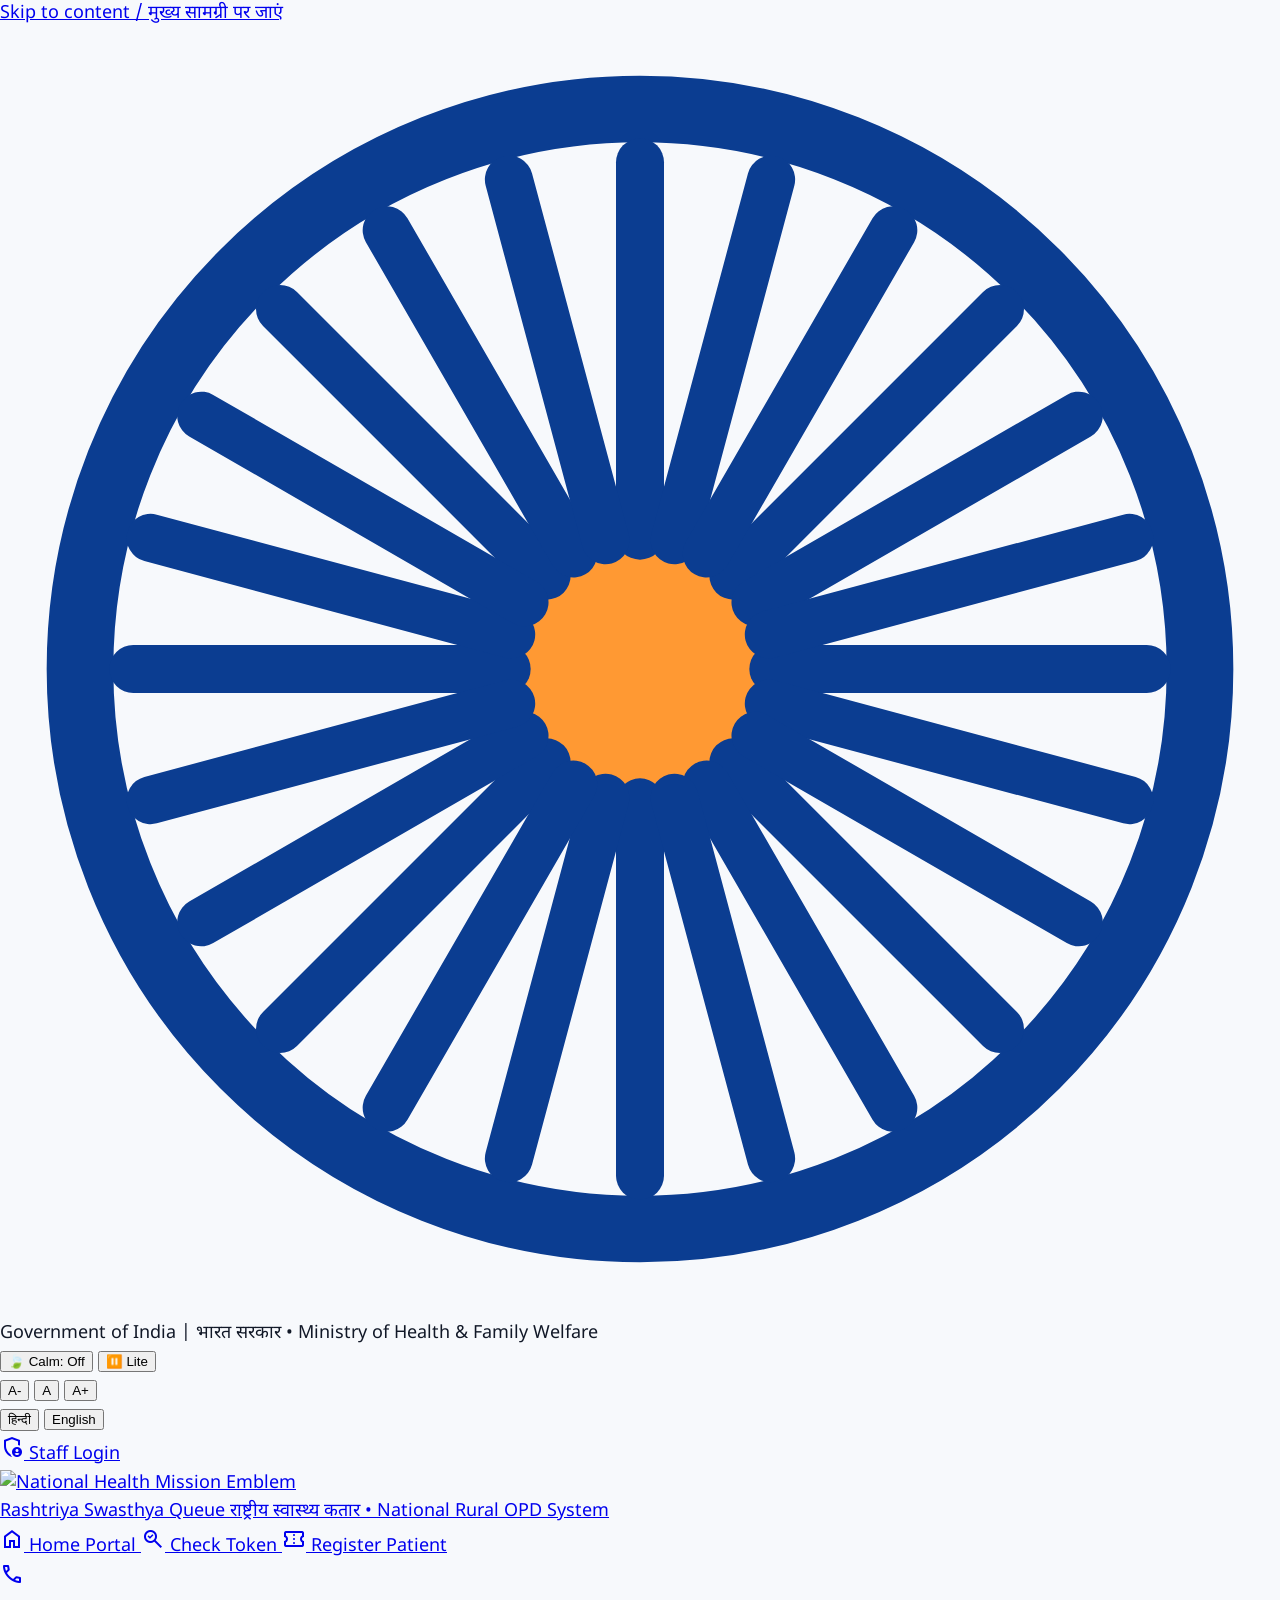
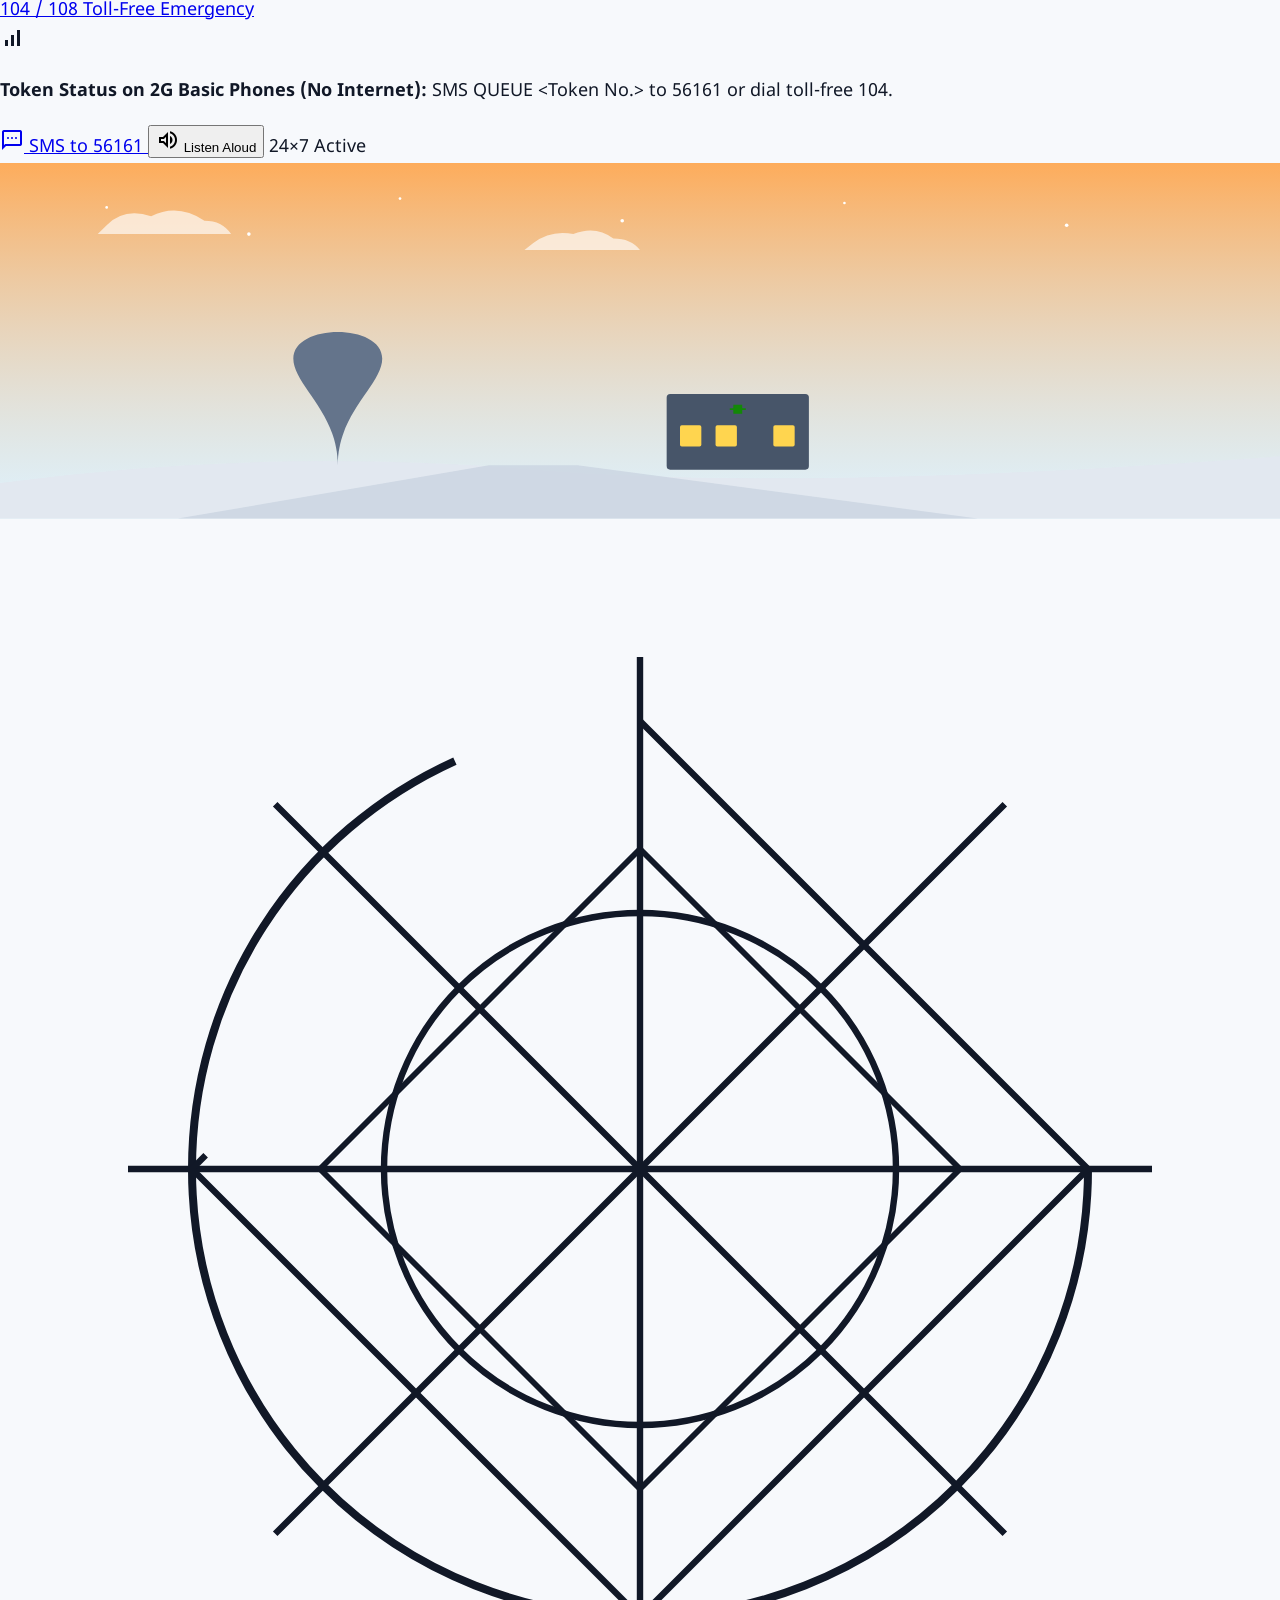
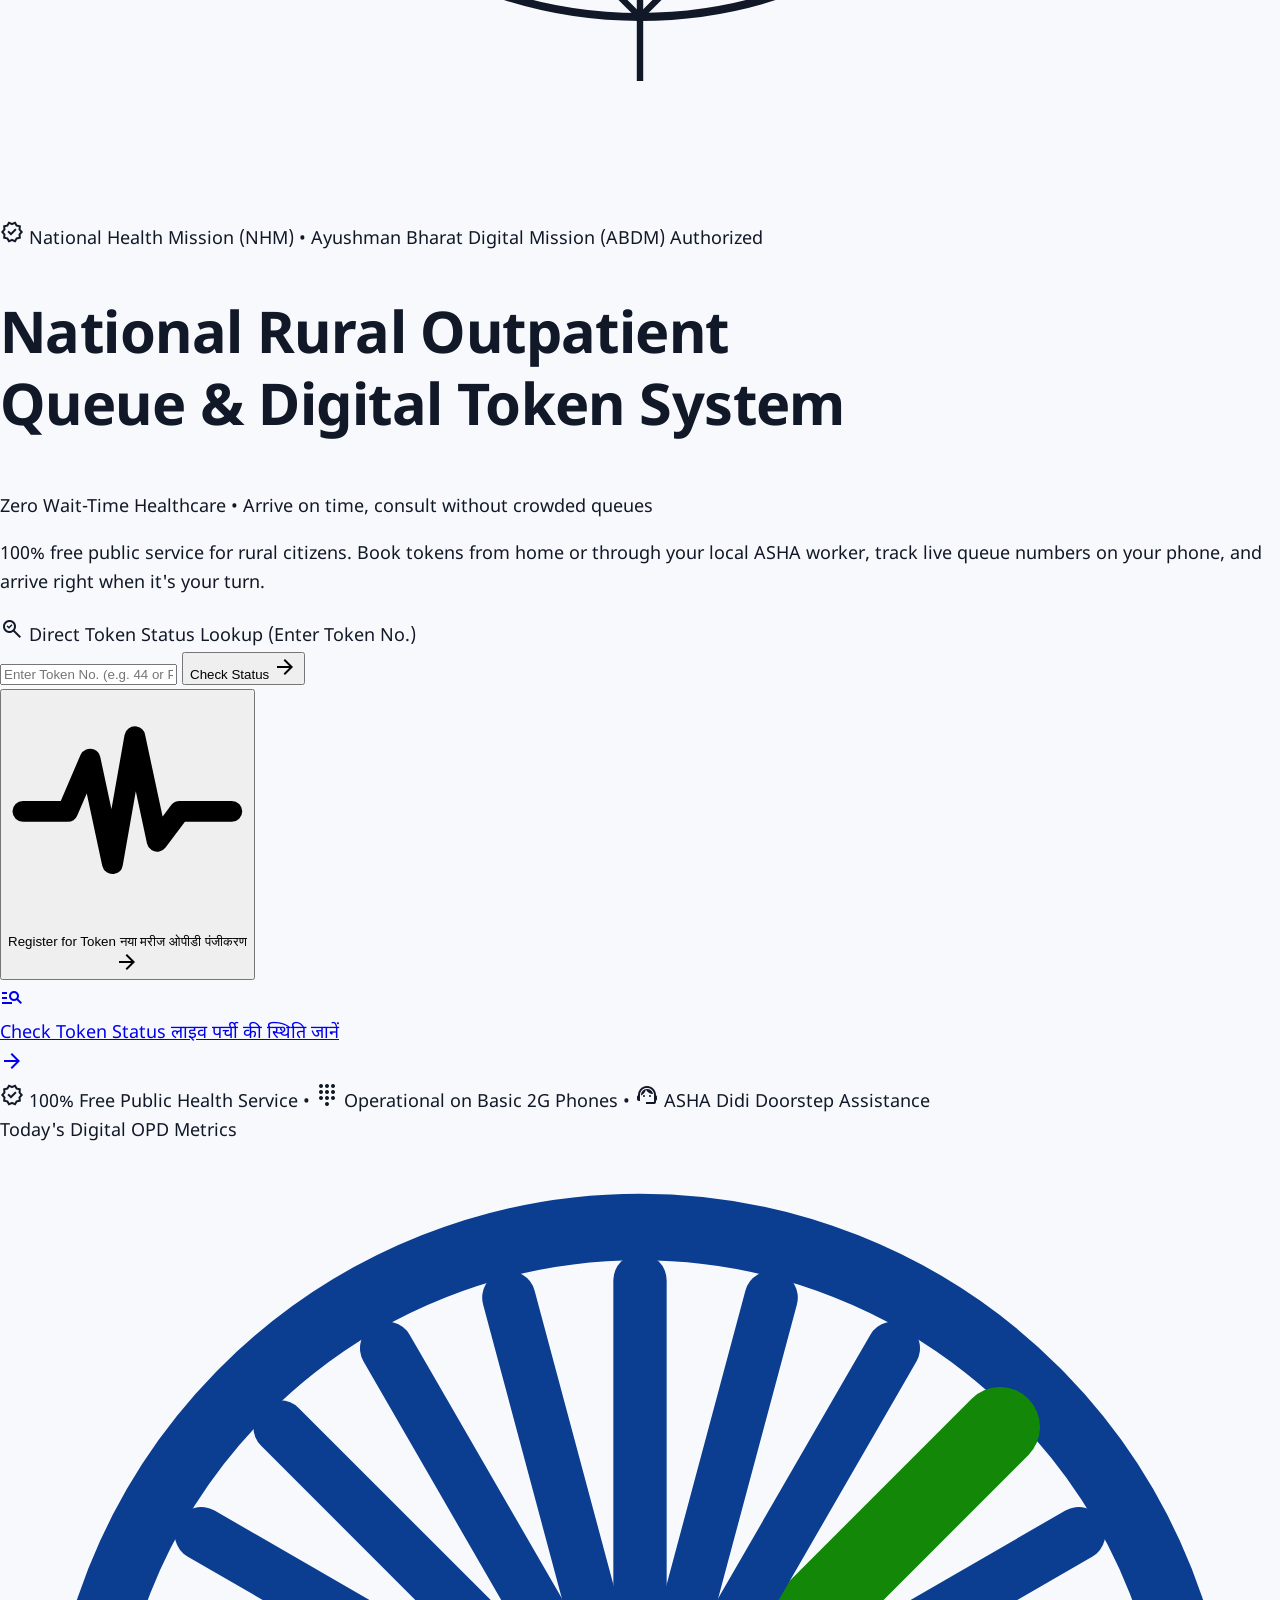
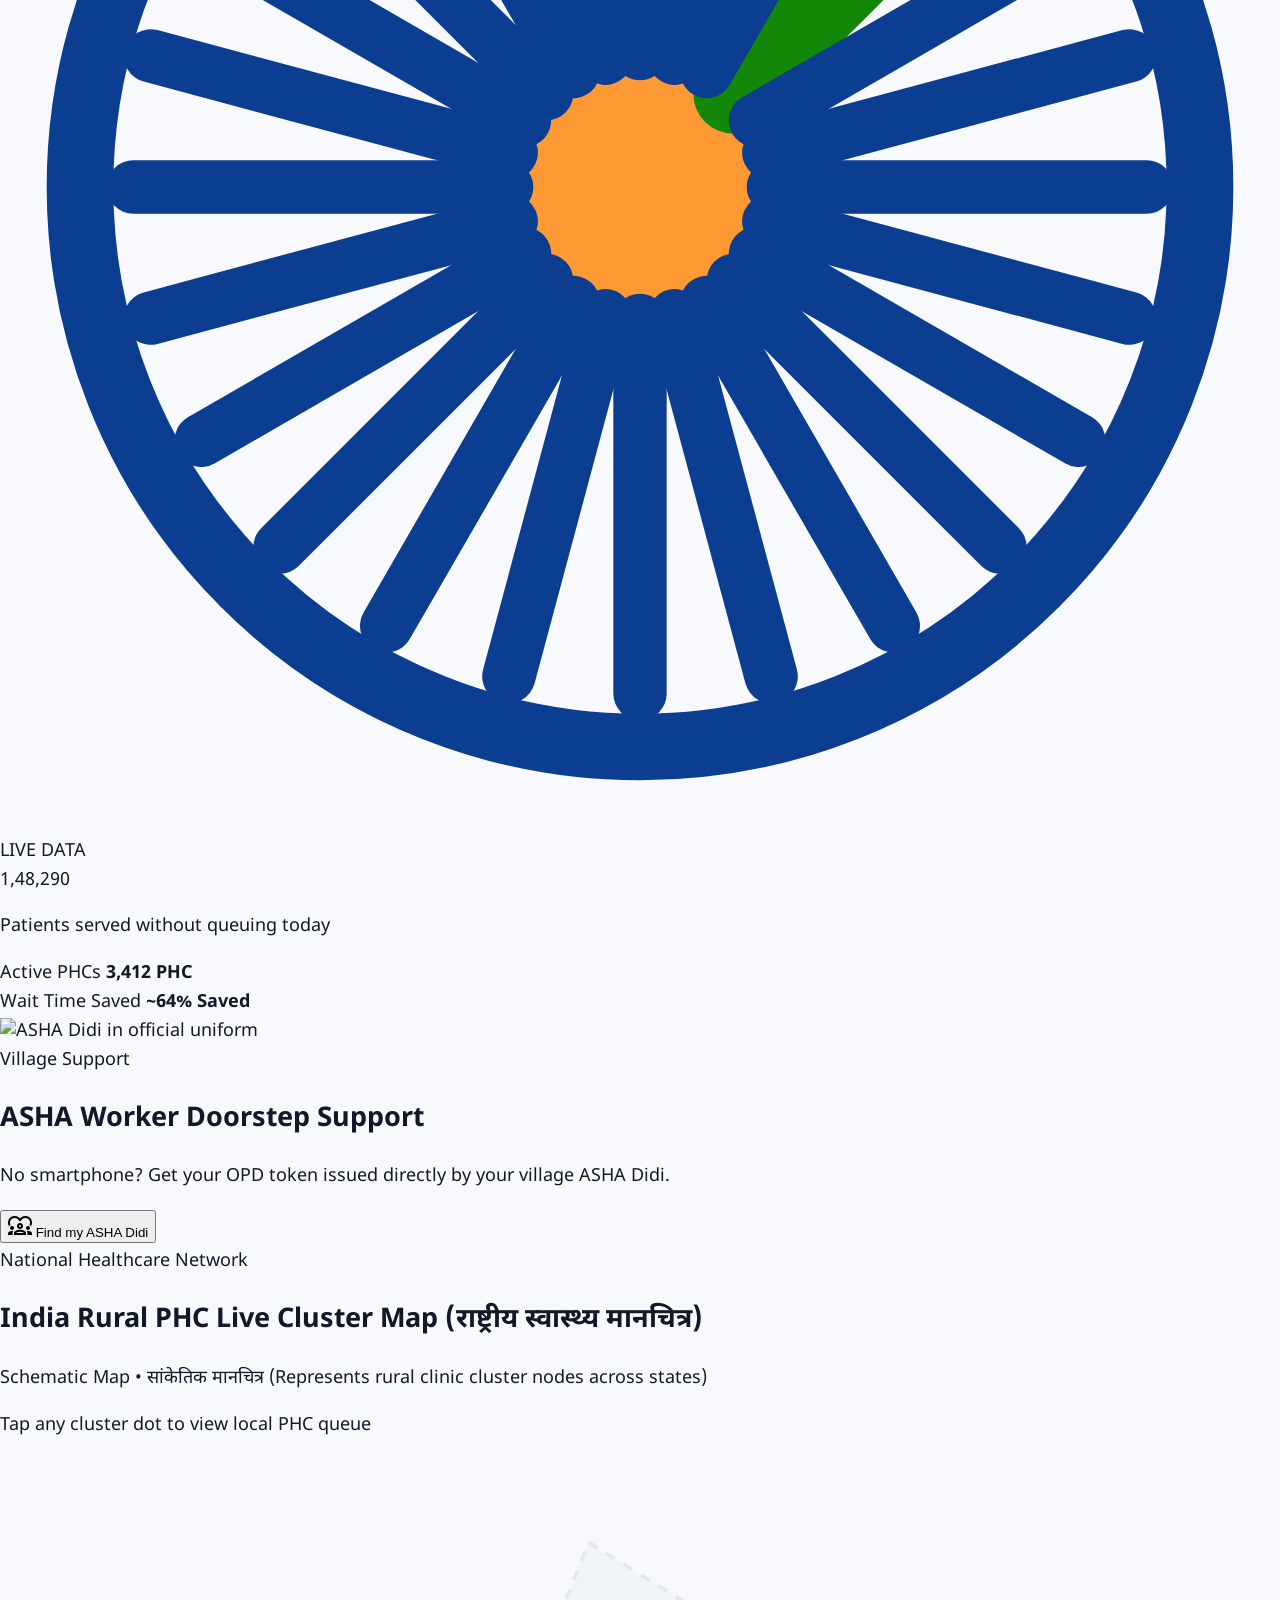
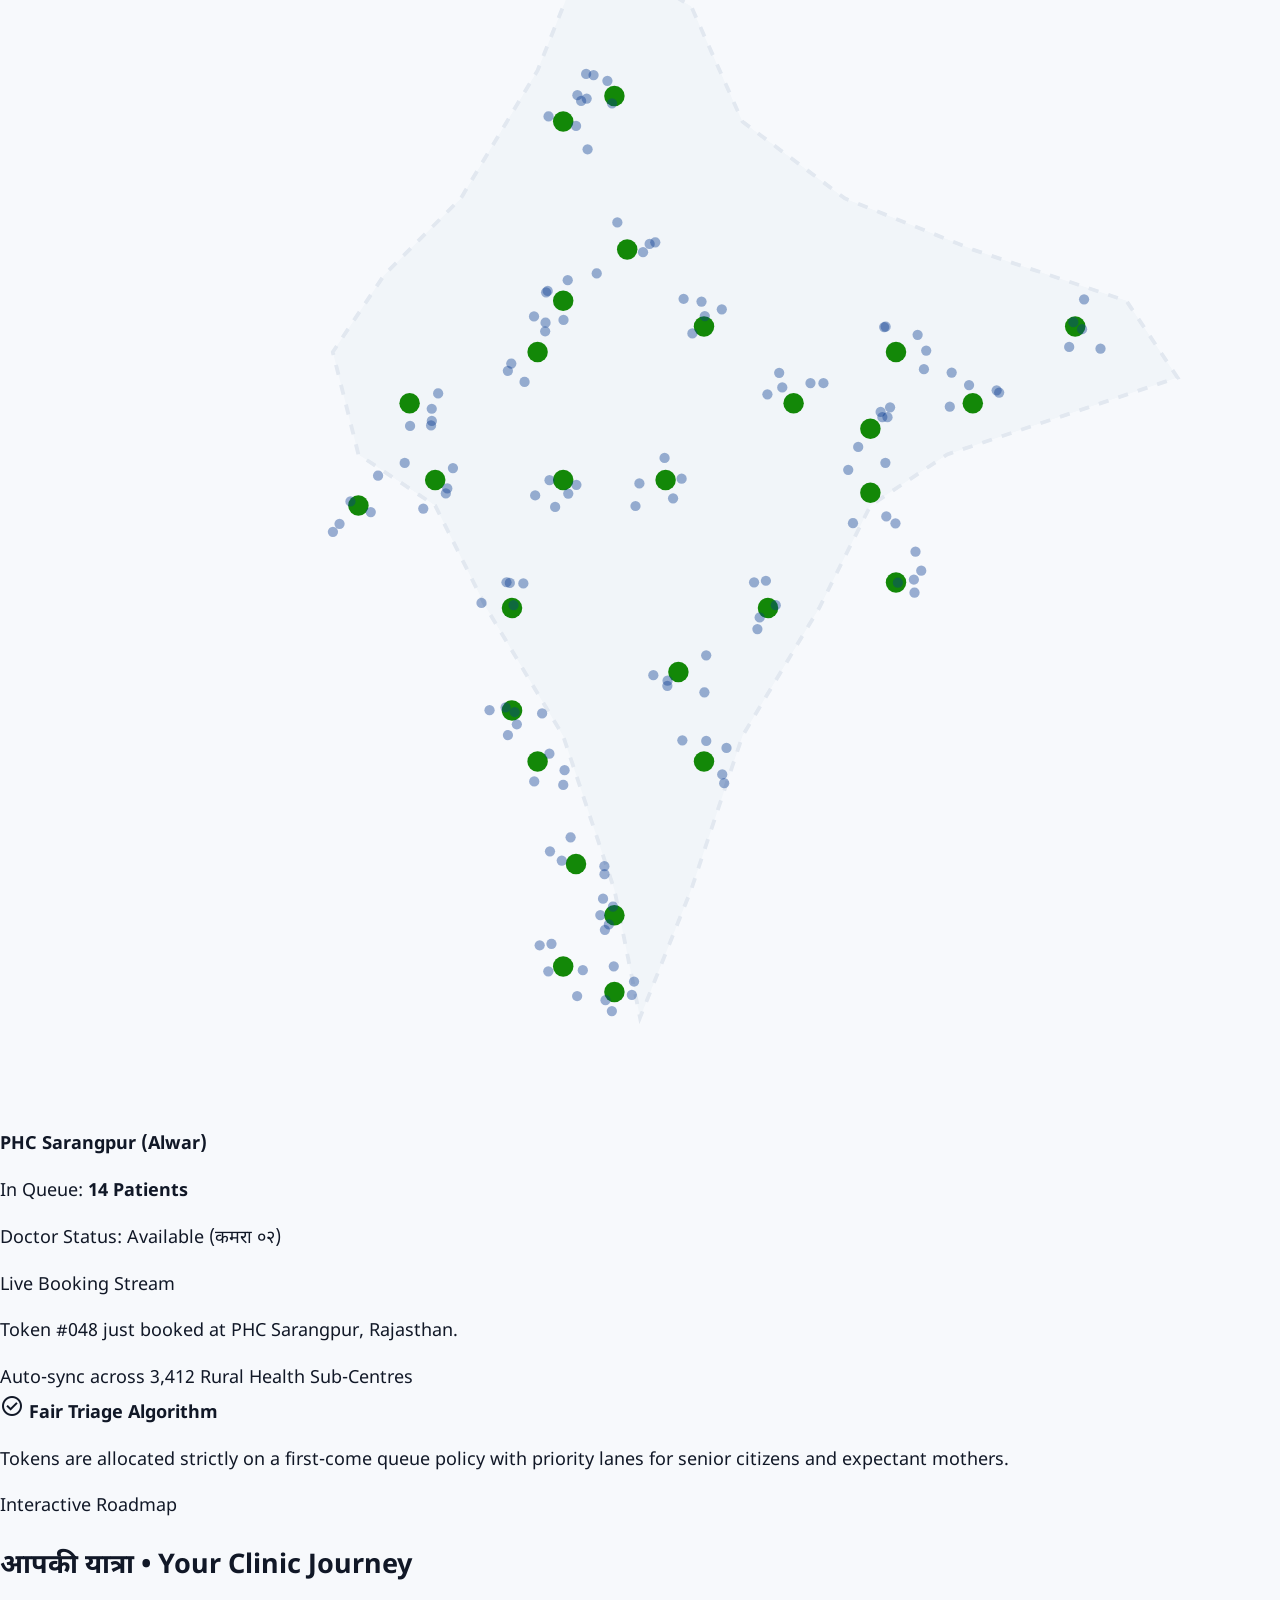
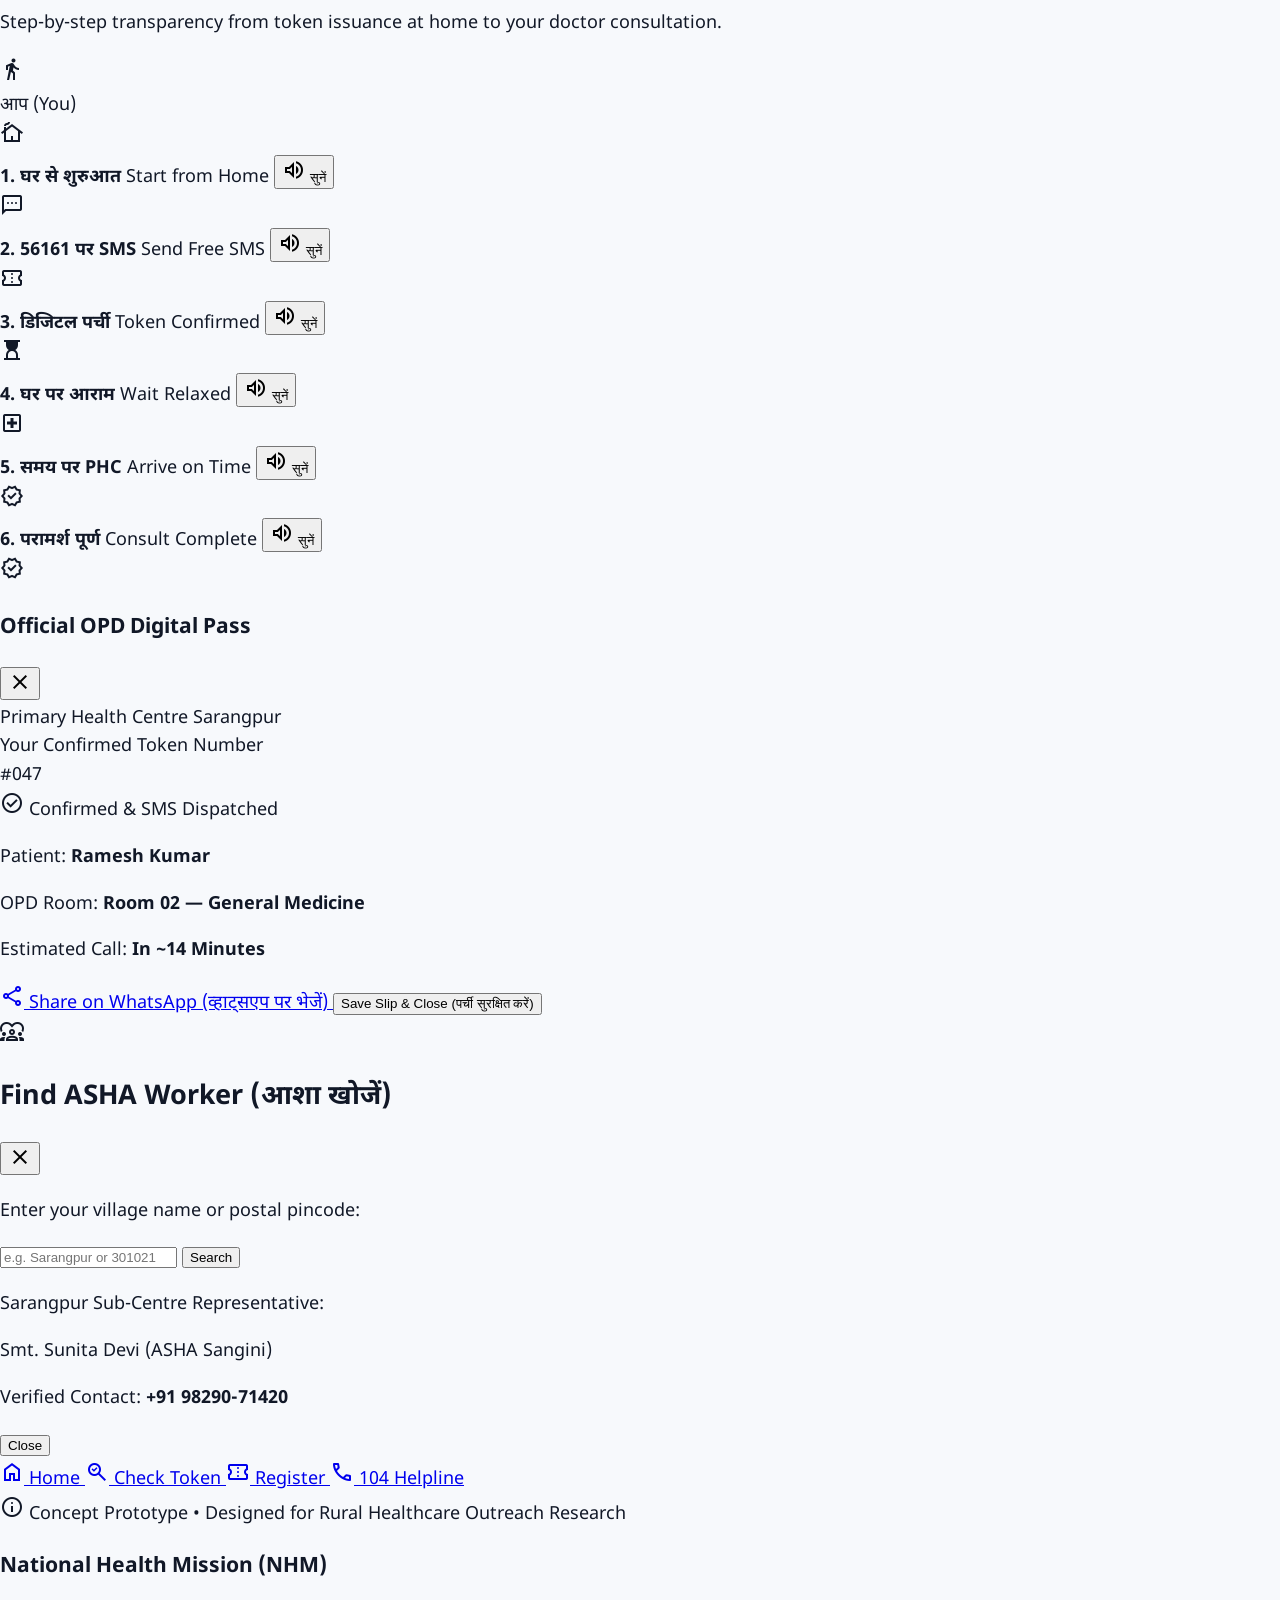
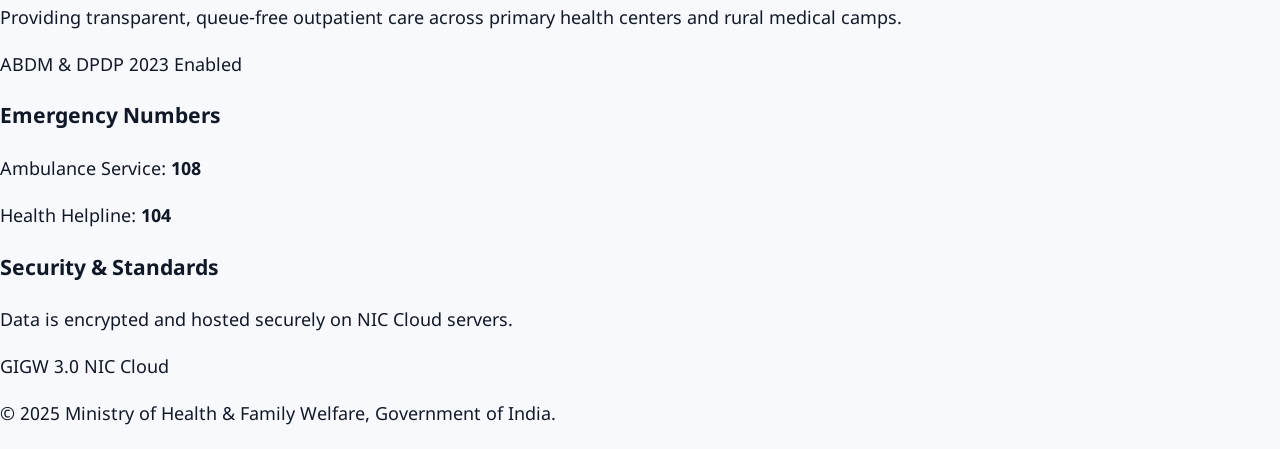
==== commit 7878eceb: "Add signature animations with performance tiers, Seva Chakra, India Dot Map, Village Sky Hero, Scrol" ====
--- a/index.html
+++ b/index.html
@@ -2,27 +2,24 @@
   =============================================================================
   Rashtriya Swasthya Queue (राष्ट्रीय स्वास्थ्य कतार)
   National Rural Outpatient Queue & Digital Token System
-  Senior UI/UX Redesign - Built for Rural Patients, Low Literacy & Low-End Phones
   
-  LIGHTWEIGHT ANIMATIONS FOR LOW-END ANDROID PHONES (Transform & Opacity Only):
-  1. "How it Works" Animated Steps: Phone + SMS bubble, paper token count-up to 042, person walks into clinic, animated dotted connecting line, speaker buttons.
-  2. Guiding Hand: Animated hand-pointer tapping next to Register CTA for 1st-time visitors (dismissed & saved).
-  3. Friendly ASHA Guide: SVG ASHA Didi in bottom corner with idle bob, arm waving, typewriter speech bubble & audio.
-  4. Animated Status Icons: Universal visual language (hourglass flip, ringing bell, pulsing stethoscope, busy amber, closed grey).
-  5. Your-Turn Alert: Full-width green banner sliding down, ringing bell, large token, vibration & voice alert.
-  6. Token Ticket Animation: Ticket unfolding, large digits, shine sweep, green SVG stroke draw, WhatsApp button bounce.
-  7. Queue Road Visual: Village-road strip with patients walking into clinic, user's token highlighted with pulsing saffron ring.
-  8. Form Helpers: Animated focus arrow, pop icon, green tick, error shake (translateX +-4px), village house progress bar.
-  9. Loading & Waiting (2G): Bouncing dots + heartbeat line, "Kripya pratiksha karein...", 5s slow network retry banner.
-  10. Seasonal Health Alerts: Mosquito (Dengue), Water drop (Clean water), Syringe (Vaccination) floating cards.
-  11. Helpline 108 Button: Large red round button with expanding ring (2s) & shake on tap.
-  12. Touch Feedback: Button ripple, scale(0.97) press, Web Audio soft tick, haptic pulse (navigator.vibrate(15)).
-  13. Page Transitions: Fade & slide up 12px over 250ms.
-  + Visible "Animations ON/OFF" toggle + visibilitychange battery saving.
+  SIGNATURE PERFORMANCE-TIERED ANIMATION SYSTEM:
+  STEP 0: Performance Tiers (full | lite | off), FPS Monitor (<40fps auto-downgrade),
+          Calm Mode (🍃) & Pause Animations Toggle, Battery Saving visibilitychange.
+  1. Seva Chakra: 24-spoke SVG wheel, rotates 24s, sequential 1-second spoke glow (24x7 Seva).
+  2. India Dot Map: Dotted schematic map of rural PHC clusters with breathing dots, random token ripples.
+  3. Village Sky Hero: Ambient SVG hero with time-of-day sky gradient (dawn/day/dusk/night), drifting clouds & clinic window glow.
+  4. Scroll Journey: "आपकी यात्रा / Your Journey" road with walking figure, 6 milestones, and audio buttons.
+  5. ECG-to-Tick Morph: ECG pulse wave across Register button morphing into green checkmark upon token issuance.
+  6. Rangoli Load Reveal: First-time geometric rangoli/kolam stroke drawing behind hero fading to 8% ambient opacity.
+  7. 3D Token Ticket: Perspective 3D tilt (mouse/DeviceOrientation +-8deg), odometer roll digits, shine sweep & WhatsApp share.
+  8. Success Celebration: 14 floating green pluses & diyas on token generation (full tier only).
+  9. Odometer Counters: Vertical rolling digit columns for OPD & PHC stats.
+  10. Meaningful Micro-Delight: Soft ripples, 2deg desktop card tilt, sliding saffron nav tab indicator, haptic pulses.
   =============================================================================
 -->
 <!DOCTYPE html>
-<html lang="en">
+<html lang="en" data-motion="full">
 <head>
   <meta charset="utf-8">
   <meta name="viewport" content="width=device-width, initial-scale=1.0">
@@ -36,7 +33,7 @@
   <link href="https://fonts.googleapis.com/css2?family=Inter:wght@400;500;600;700;800&family=Noto+Sans+Devanagari:wght@400;500;600;700;800&display=swap" rel="stylesheet">
   <link href="https://fonts.googleapis.com/css2?family=Material+Symbols+Outlined:opsz,wght,FILL,GRAD@20..48,100..700,0..1,-50..200" rel="stylesheet">
 
-  <!-- Tailwind CSS CDN for utility framework -->
+  <!-- Tailwind CSS CDN -->
   <script src="https://cdn.tailwindcss.com"></script>
 
   <style>
@@ -73,277 +70,169 @@
       -webkit-font-smoothing: antialiased;
     }
 
-    h1, h2, h3, h4, h5, h6 {
-      text-wrap: balance;
-    }
-
-    .hero-heading {
-      font-size: clamp(2rem, 5vw, 3.2rem);
-      line-height: 1.25;
-      letter-spacing: -0.01em;
-    }
-
-    .tap-target-48 {
-      min-height: 48px;
-      min-width: 48px;
-    }
-
-    .nav-tab-active {
-      background-color: var(--primary) !important;
-      color: #FFFFFF !important;
-      border-bottom: 4px solid var(--saffron) !important;
-    }
-
-    *:focus-visible {
-      outline: 3px solid var(--saffron) !important;
-      outline-offset: 2px !important;
-    }
-
-    /* 12. Touch Feedback Scale */
-    .btn-press:active {
-      transform: scale(0.97);
-    }
+    h1, h2, h3, h4, h5, h6 { text-wrap: balance; }
+    .hero-heading { font-size: clamp(2rem, 5vw, 3.2rem); line-height: 1.25; letter-spacing: -0.01em; }
+    .tap-target-48 { min-height: 48px; min-width: 48px; }
+    *:focus-visible { outline: 3px solid var(--saffron) !important; outline-offset: 2px !important; }
 
     /* =========================================================================
-       ANIMATIONS ENGINE (Hardware Accelerated, Transform & Opacity Only)
+       STEP 0: PERFORMANCE TIERS ARCHITECTURE (full | lite | off)
        ========================================================================= */
 
-    @media (prefers-reduced-motion: no-preference) {
-      /* 13. Page Transition Animation */
-      .page-enter {
-        animation: pageFadeUp 250ms cubic-bezier(0.16, 1, 0.3, 1) forwards;
-      }
-      @keyframes pageFadeUp {
-        0% { opacity: 0; transform: translateY(12px); }
-        100% { opacity: 1; transform: translateY(0); }
-      }
-
-      /* 1. "How it Works" Animated Dotted Line & Steps */
-      .dotted-line-draw {
-        stroke-dasharray: 8 6;
-        animation: dashMove 2.5s linear infinite;
-      }
-      @keyframes dashMove {
-        to { stroke-dashoffset: -28; }
-      }
-      .anim-sms-bubble {
-        animation: slideSms 2s ease-in-out infinite alternate;
-      }
-      @keyframes slideSms {
-        0% { transform: translateY(3px) scale(0.96); opacity: 0.85; }
-        100% { transform: translateY(-3px) scale(1); opacity: 1; }
-      }
-      .anim-token-slip {
-        animation: slipPop 3s cubic-bezier(0.34, 1.56, 0.64, 1) infinite;
-      }
-      @keyframes slipPop {
-        0%, 20% { transform: translateY(10px) scale(0.9); opacity: 0.4; }
-        40%, 80% { transform: translateY(0) scale(1); opacity: 1; }
-        100% { transform: translateY(-4px) scale(1); opacity: 1; }
-      }
-      .anim-walker {
-        animation: walkRight 3.2s ease-in-out infinite;
-      }
-      @keyframes walkRight {
-        0% { transform: translateX(-16px); opacity: 0.3; }
-        40%, 80% { transform: translateX(10px); opacity: 1; }
-        100% { transform: translateX(24px); opacity: 0; }
-      }
-
-      /* 2. Guiding Hand Tapping Animation (1.2s Loop) */
-      .guiding-hand {
-        animation: handTap 1.2s ease-in-out infinite;
-      }
-      @keyframes handTap {
-        0%, 100% { transform: translateY(0); }
-        50% { transform: translateY(6px); }
-      }
-
-      /* 3. Friendly ASHA Guide (Idle Bob 3s & Waving Arm) */
-      .asha-bob {
-        animation: ashaIdle 3s ease-in-out infinite;
-      }
-      @keyframes ashaIdle {
-        0%, 100% { transform: translateY(0); }
-        50% { transform: translateY(-4px); }
-      }
-      .asha-arm-wave {
-        transform-origin: 18px 24px;
-        animation: armWave 10s ease-in-out infinite;
-      }
-      @keyframes armWave {
-        0%, 85%, 100% { transform: rotate(0deg); }
-        88%, 94% { transform: rotate(14deg); }
-        91%, 97% { transform: rotate(-8deg); }
-      }
-
-      /* 4. Animated Status Icons */
-      .status-hourglass {
-        animation: flipHourglass 4s ease-in-out infinite;
-      }
-      @keyframes flipHourglass {
-        0%, 75% { transform: rotate(0deg); }
-        85%, 100% { transform: rotate(180deg); }
-      }
-      .status-bell {
-        transform-origin: top center;
-        animation: ringBell 2.5s ease-in-out infinite;
-      }
-      @keyframes ringBell {
-        0%, 65%, 100% { transform: rotate(0deg); }
-        70%, 80% { transform: rotate(12deg); }
-        75%, 85% { transform: rotate(-12deg); }
-      }
-      .status-stetho {
-        animation: pulseStetho 2s ease-in-out infinite;
-      }
-      @keyframes pulseStetho {
-        0%, 100% { transform: scale(1); opacity: 0.9; }
-        50% { transform: scale(1.1); opacity: 1; }
-      }
-
-      /* 6. Token Ticket Animation & Shine */
-      .ticket-shine {
-        position: relative;
-        overflow: hidden;
-      }
-      .ticket-shine::after {
-        content: '';
-        position: absolute;
-        top: -50%;
-        left: -60%;
-        width: 40%;
-        height: 200%;
-        background: linear-gradient(to right, transparent, rgba(255,255,255,0.45), transparent);
-        transform: rotate(25deg);
-        animation: shineSweep 4s ease-in-out infinite;
-      }
-      @keyframes shineSweep {
-        0%, 70% { left: -60%; }
-        100% { left: 140%; }
-      }
-      .whatsapp-bounce {
-        animation: gentleBounce 2s ease-in-out infinite;
-      }
-      @keyframes gentleBounce {
-        0%, 100% { transform: translateY(0); }
-        50% { transform: translateY(-3px); }
-      }
-
-      /* 7. Queue Road Visual (Saffron pulsing ring on user's token) */
-      .user-token-pulse {
-        animation: saffronRing 2s cubic-bezier(0.24, 0, 0.38, 1) infinite;
-      }
-      @keyframes saffronRing {
-        0% { box-shadow: 0 0 0 0 rgba(255, 153, 51, 0.7); }
-        70% { box-shadow: 0 0 0 10px rgba(255, 153, 51, 0); }
-        100% { box-shadow: 0 0 0 0 rgba(255, 153, 51, 0); }
-      }
-
-      /* 8. Form Helpers Error Shake */
-      .shake-error {
-        animation: inputShake 300ms ease-in-out;
-      }
-      @keyframes inputShake {
-        0%, 100% { transform: translateX(0); }
-        25% { transform: translateX(-4px); }
-        75% { transform: translateX(4px); }
-      }
-
-      /* 9. Loading Three Bouncing Dots */
-      .bounce-dot-1 { animation: dotBounce 1.2s infinite ease-in-out 0s; }
-      .bounce-dot-2 { animation: dotBounce 1.2s infinite ease-in-out 0.2s; }
-      .bounce-dot-3 { animation: dotBounce 1.2s infinite ease-in-out 0.4s; }
-      @keyframes dotBounce {
-        0%, 80%, 100% { transform: translateY(0); opacity: 0.6; }
-        40% { transform: translateY(-6px); opacity: 1; }
-      }
-
-      /* 10. Seasonal Health Alerts Float */
-      .float-alert-card {
-        animation: floatAlert 4s ease-in-out infinite;
-      }
-      @keyframes floatAlert {
-        0%, 100% { transform: translateY(0); }
-        50% { transform: translateY(-6px); }
-      }
-
-      /* 11. Helpline 108 Expanding Ring */
-      .ring-108 {
-        animation: pulse108 2s cubic-bezier(0.24, 0, 0.38, 1) infinite;
-      }
-      @keyframes pulse108 {
-        0% { transform: scale(1); opacity: 0.8; }
-        70% { transform: scale(1.4); opacity: 0; }
-        100% { transform: scale(1.4); opacity: 0; }
-      }
-      .shake-tap:active {
-        animation: tapShake 0.2s ease-in-out;
-      }
-      @keyframes tapShake {
-        0%, 100% { transform: scale(0.95); }
-        50% { transform: scale(0.95) rotate(4deg); }
-      }
-    }
-
-    /* Pause Animations Global Override (When OFF or Tab Hidden) */
-    html.motion-paused *,
-    html.motion-paused *::before,
-    html.motion-paused *::after {
+    /* 1. SEVA CHAKRA (24-spoke wheel rotating every 24s) */
+    html[data-motion="full"] .seva-chakra-wheel {
+      animation: rotateChakra 24s linear infinite;
+    }
+    @keyframes rotateChakra {
+      from { transform: rotate(0deg); }
+      to { transform: rotate(360deg); }
+    }
+
+    /* 2. INDIA DOT MAP RIPPLE */
+    html[data-motion="full"] .map-cluster-dot {
+      animation: dotBreathe 3s ease-in-out infinite alternate;
+    }
+    @keyframes dotBreathe {
+      0% { opacity: 0.5; transform: scale(0.9); }
+      100% { opacity: 1; transform: scale(1.15); }
+    }
+    .map-ripple-wave {
+      animation: mapRipple 2.2s cubic-bezier(0, 0.2, 0.8, 1) forwards;
+      pointer-events: none;
+    }
+    @keyframes mapRipple {
+      0% { r: 4; opacity: 0.9; stroke-width: 3; }
+      100% { r: 38; opacity: 0; stroke-width: 0.5; }
+    }
+
+    /* 3. VILLAGE SKY HERO CLOUDS */
+    html[data-motion="full"] .drift-cloud {
+      animation: cloudDrift 60s linear infinite;
+    }
+    @keyframes cloudDrift {
+      0% { transform: translateX(-150px); }
+      100% { transform: translateX(1100px); }
+    }
+    .star-twinkle {
+      animation: starTwinkle 3s ease-in-out infinite alternate;
+    }
+    @keyframes starTwinkle {
+      0% { opacity: 0.2; transform: scale(0.8); }
+      100% { opacity: 1; transform: scale(1.3); }
+    }
+
+    /* 4. SCROLL JOURNEY PERSON */
+    .journey-walker {
+      transition: transform 0.6s cubic-bezier(0.34, 1.56, 0.64, 1);
+    }
+
+    /* 6. RANGOLI LOAD REVEAL (2s stroke draw) */
+    .rangoli-path {
+      stroke-dasharray: 600;
+      stroke-dashoffset: 600;
+      animation: drawRangoli 2s ease-out forwards;
+    }
+    @keyframes drawRangoli {
+      to { stroke-dashoffset: 0; }
+    }
+
+    /* 7. 3D TICKET TILT */
+    .ticket-3d-wrap {
+      perspective: 800px;
+    }
+    .ticket-3d-card {
+      transition: transform 0.15s ease-out;
+      transform-style: preserve-3d;
+    }
+    .ticket-shine-sweep::after {
+      content: '';
+      position: absolute;
+      top: -50%;
+      left: -60%;
+      width: 40%;
+      height: 200%;
+      background: linear-gradient(to right, transparent, rgba(255,255,255,0.5), transparent);
+      transform: rotate(25deg);
+      animation: ticketShine 4s ease-in-out infinite;
+    }
+    @keyframes ticketShine {
+      0%, 70% { left: -60%; }
+      100% { left: 140%; }
+    }
+
+    /* 8. CELEBRATION FLOATING PLUS & DIYA ICONS */
+    .celebration-item {
+      position: absolute;
+      animation: floatCelebration 1.5s ease-out forwards;
+      pointer-events: none;
+    }
+    @keyframes floatCelebration {
+      0% { transform: translateY(0) scale(0.6); opacity: 1; }
+      100% { transform: translateY(-70px) scale(1.1); opacity: 0; }
+    }
+
+    /* 9. ODOMETER DIGIT ROLLER */
+    .odometer-digit {
+      display: inline-block;
+      overflow: hidden;
+      height: 1.15em;
+      line-height: 1.15em;
+    }
+    .odometer-ribbon {
+      display: flex;
+      flex-direction: column;
+      transition: transform 1s cubic-bezier(0.16, 1, 0.3, 1);
+    }
+
+    /* 10. CARD 2-DEGREE TILT ON DESKTOP HOVER */
+    @media (min-width: 1024px) {
+      html[data-motion="full"] .card-micro-tilt:hover {
+        transform: translateY(-4px) rotate(1.2deg);
+        box-shadow: 0 10px 25px -4px rgba(11, 61, 145, 0.12);
+      }
+    }
+    .card-micro-tilt {
+      transition: transform 0.25s ease, box-shadow 0.25s ease;
+    }
+
+    /* Button Ripple */
+    .ripple-target { position: relative; overflow: hidden; }
+    .ripple-ink {
+      position: absolute; border-radius: 50%; background: rgba(255, 255, 255, 0.35);
+      transform: scale(0); animation: rippleAnim 0.5s linear; pointer-events: none;
+    }
+    @keyframes rippleAnim { to { transform: scale(4); opacity: 0; } }
+
+    /* "LITE" TIER RESTRICTION */
+    html[data-motion="lite"] .seva-chakra-wheel,
+    html[data-motion="lite"] .drift-cloud,
+    html[data-motion="lite"] .star-twinkle,
+    html[data-motion="lite"] .map-cluster-dot,
+    html[data-motion="lite"] .card-micro-tilt:hover {
+      animation: none !important;
+      transform: none !important;
+    }
+
+    /* "OFF" / CALM MODE RESTRICTION */
+    html[data-motion="off"] *,
+    html[data-motion="off"] *::before,
+    html[data-motion="off"] *::after {
       animation: none !important;
       transition-duration: 0.01ms !important;
-    }
-
-    /* 12. Touch Feedback Button Ripple Effect */
-    .ripple-target {
-      position: relative;
-      overflow: hidden;
-    }
-    .ripple-ink {
-      position: absolute;
-      border-radius: 50%;
-      background: rgba(255, 255, 255, 0.35);
-      transform: scale(0);
-      animation: rippleAnim 0.5s linear;
-      pointer-events: none;
-    }
-    @keyframes rippleAnim {
-      to { transform: scale(4); opacity: 0; }
-    }
-
-    /* High Contrast Theme */
-    html.high-contrast {
-      --primary: #000000;
-      --primary-hover: #1f2937;
-      --saffron: #FFD700;
-      --success: #00E676;
-      --warning: #FFD700;
-      --danger: #FF1744;
-      --bg: #000000;
-      --surface: #121212;
-      --info-strip: #000000;
-      --info-text: #FFFF00;
-      --text-main: #FFFFFF;
-      --text-muted: #E5E7EB;
-      --border: #FFFFFF;
-    }
-    html.high-contrast body {
-      background-color: #000000 !important;
-      color: #FFFFFF !important;
-    }
-    html.high-contrast .bg-white,
-    html.high-contrast .bg-\[\#F7F9FC\],
-    html.high-contrast .bg-slate-50,
-    html.high-contrast .bg-blue-50,
-    html.high-contrast .bg-\[\#FFF4E0\] {
-      background-color: #121212 !important;
-      color: #FFFFFF !important;
-      border-color: #FFFFFF !important;
+      transform: none !important;
+    }
+
+    @media (prefers-reduced-motion: reduce) {
+      *, *::before, *::after {
+        animation-duration: 0.01ms !important;
+        animation-iteration-count: 1 !important;
+        transition-duration: 0.01ms !important;
+      }
     }
   </style>
 </head>
 
-<body class="flex flex-col min-h-screen relative page-enter">
+<body class="flex flex-col min-h-screen relative overflow-x-hidden">
 
   <!-- Accessibility Skip-to-Content Link -->
   <a href="#main-content" class="sr-only focus:not-sr-only focus:fixed focus:top-2 focus:left-2 focus:z-[100] focus:bg-[#FF9933] focus:text-[#0B3D91] focus:font-extrabold focus:px-4 focus:py-2 focus:rounded-md focus:shadow-xl focus:border-2 focus:border-[#0B3D91]">
@@ -351,38 +240,9 @@
   </a>
 
   <!-- =========================================================================
-       5. YOUR-TURN ALERT BANNER (Slides down when user's token is called)
-       ========================================================================= -->
-  <div id="your-turn-banner" class="w-full bg-[#138808] text-white px-4 py-3 shadow-xl transform -translate-y-full transition-transform duration-500 z-[90] fixed top-0 left-0 right-0 hidden" role="alert" aria-live="assertive">
-    <div class="max-w-7xl mx-auto flex items-center justify-between gap-3 flex-wrap">
-      <div class="flex items-center gap-3">
-        <div class="w-10 h-10 rounded-full bg-white text-[#138808] flex items-center justify-center shrink-0 status-bell shadow-sm">
-          <span class="material-symbols-outlined text-[26px]">notifications_active</span>
-        </div>
-        <div>
-          <span class="text-xs uppercase tracking-wider font-extrabold text-green-100">Live Turn Alert • आपकी बारी आ गई है!</span>
-          <p class="text-lg sm:text-xl font-extrabold leading-tight">
-            Token <span class="bg-white text-[#138808] px-2 py-0.5 rounded-md font-black" id="called-token-num">#044</span> — Please proceed to Doctor Room 02 (कक्ष सं. ०२)
-          </p>
-        </div>
-      </div>
-      <div class="flex items-center gap-2">
-        <button type="button" onclick="speakYourTurn()" class="px-3 py-1.5 rounded-lg bg-white/20 hover:bg-white/30 text-white font-bold text-xs flex items-center gap-1">
-          <span class="material-symbols-outlined text-[16px]">volume_up</span>
-          <span>सुने (Listen)</span>
-        </button>
-        <button type="button" onclick="closeYourTurnAlert()" class="w-8 h-8 rounded-full hover:bg-white/20 flex items-center justify-center text-white" aria-label="Dismiss alert">
-          <span class="material-symbols-outlined text-[20px]">close</span>
-        </button>
-      </div>
-    </div>
-  </div>
-
-  <!-- =========================================================================
-       HEADER LAYER A: Thin 36px Government Strip with Animations ON/OFF Toggle
+       STEP 0 & HEADER LAYER A: Thin 36px Gov Strip with CALM MODE (🍃) & PAUSE
        ========================================================================= -->
   <div class="w-full bg-[#EBF2FA] border-b border-gray-300 text-gray-800 text-[14px] sm:text-[15px] select-none min-h-[36px] flex flex-col justify-center">
-    <!-- Top Tricolor Thin Strip -->
     <div class="w-full h-[3px] flex shrink-0">
       <div class="flex-1 bg-[#FF9933]"></div>
       <div class="flex-1 bg-[#FFFFFF]"></div>
@@ -390,39 +250,77 @@
     </div>
     
     <div class="max-w-7xl mx-auto w-full px-3 sm:px-6 py-1 flex items-center justify-between flex-wrap gap-2">
-      <!-- Gov Identity Left -->
+      <!-- Gov Identity + 1. Mini Seva Chakra in Header -->
       <div class="flex items-center gap-2 font-semibold">
-        <span class="w-2.5 h-2.5 rounded-full bg-[#138808]"></span>
+        <!-- 1. Mini Seva Chakra (24-spoke live emblem) -->
+        <div class="w-5 h-5 flex items-center justify-center shrink-0 cursor-help" title="24×7 Seva Chakra • अविरत स्वास्थ्य सेवा">
+          <svg class="w-5 h-5 seva-chakra-wheel" viewBox="0 0 48 48" fill="none">
+            <circle cx="24" cy="24" r="21" stroke="#0B3D91" stroke-width="2.5" />
+            <circle cx="24" cy="24" r="5" fill="#FF9933" />
+            <g stroke="#0B3D91" stroke-width="1.8" stroke-linecap="round">
+              <!-- 24 Spokes spaced at 15 degrees -->
+              <line x1="24" y1="5" x2="24" y2="19" />
+              <line x1="24" y1="29" x2="24" y2="43" />
+              <line x1="5" y1="24" x2="19" y2="24" />
+              <line x1="29" y1="24" x2="43" y2="24" />
+              <line x1="10.5" y1="10.5" x2="20.5" y2="20.5" />
+              <line x1="27.5" y1="27.5" x2="37.5" y2="37.5" />
+              <line x1="37.5" y1="10.5" x2="27.5" y2="20.5" />
+              <line x1="20.5" y1="27.5" x2="10.5" y2="37.5" />
+              <line x1="24" y1="5" x2="24" y2="19" transform="rotate(15 24 24)" />
+              <line x1="24" y1="5" x2="24" y2="19" transform="rotate(30 24 24)" />
+              <line x1="24" y1="5" x2="24" y2="19" transform="rotate(60 24 24)" />
+              <line x1="24" y1="5" x2="24" y2="19" transform="rotate(75 24 24)" />
+              <line x1="24" y1="5" x2="24" y2="19" transform="rotate(105 24 24)" />
+              <line x1="24" y1="5" x2="24" y2="19" transform="rotate(120 24 24)" />
+              <line x1="24" y1="5" x2="24" y2="19" transform="rotate(150 24 24)" />
+              <line x1="24" y1="5" x2="24" y2="19" transform="rotate(165 24 24)" />
+              <line x1="24" y1="5" x2="24" y2="19" transform="rotate(195 24 24)" />
+              <line x1="24" y1="5" x2="24" y2="19" transform="rotate(210 24 24)" />
+              <line x1="24" y1="5" x2="24" y2="19" transform="rotate(240 24 24)" />
+              <line x1="24" y1="5" x2="24" y2="19" transform="rotate(255 24 24)" />
+              <line x1="24" y1="5" x2="24" y2="19" transform="rotate(285 24 24)" />
+              <line x1="24" y1="5" x2="24" y2="19" transform="rotate(300 24 24)" />
+              <line x1="24" y1="5" x2="24" y2="19" transform="rotate(330 24 24)" />
+              <line x1="24" y1="5" x2="24" y2="19" transform="rotate(345 24 24)" />
+            </g>
+          </svg>
+        </div>
         <span class="text-[#0B3D91] font-bold">Government of India</span>
         <span class="text-gray-400">|</span>
         <span class="text-gray-700">भारत सरकार</span>
         <span class="hidden lg:inline text-gray-500 font-normal">• Ministry of Health &amp; Family Welfare</span>
       </div>
 
-      <!-- Controls & Animations ON/OFF Toggle (User Requirement) -->
-      <div class="flex items-center gap-2 sm:gap-3 ml-auto">
-        <!-- Visible Animations ON/OFF Toggle -->
+      <!-- Controls: Calm Mode (🍃), Pause (WCAG 2.2.2), Font, Lang, Staff -->
+      <div class="flex items-center gap-2 sm:gap-2.5 ml-auto">
+        
+        <!-- STEP 0: Calm Mode Toggle (Leaf Icon 🍃) -->
         <button type="button" 
-                id="motion-toggle-btn" 
-                onclick="toggleMotionEngine()" 
-                class="flex items-center gap-1.5 bg-white hover:bg-gray-100 border border-gray-300 px-2.5 py-0.5 rounded text-xs font-bold text-gray-800 shadow-xs transition-colors" 
-                title="Toggle smooth animations ON/OFF">
-          <span class="w-2 h-2 rounded-full bg-emerald-500" id="motion-dot"></span>
-          <span id="motion-text">Animations: ON</span>
+                id="calm-mode-btn" 
+                onclick="toggleCalmMode()" 
+                class="flex items-center gap-1 bg-white hover:bg-gray-100 border border-gray-300 px-2 py-0.5 rounded text-xs font-bold text-gray-800 shadow-xs transition-colors" 
+                title="Calm Mode (Reduces all animations for low sensory load)">
+          <span>🍃</span>
+          <span class="hidden sm:inline" id="calm-text">Calm: Off</span>
         </button>
 
-        <!-- Root Font Resizer A- / A / A+ -->
+        <!-- STEP 0: Pause Animations Button (WCAG 2.2.2) -->
+        <button type="button" 
+                id="motion-pause-btn" 
+                onclick="toggleMotionPause()" 
+                class="flex items-center gap-1 bg-white hover:bg-gray-100 border border-gray-300 px-2 py-0.5 rounded text-xs font-bold text-gray-800 shadow-xs transition-colors" 
+                title="Pause or resume live animations">
+          <span id="motion-pause-icon">⏸️</span>
+          <span class="hidden sm:inline" id="motion-tier-label">Full</span>
+        </button>
+
+        <!-- Font Resizer A- / A / A+ -->
         <div class="flex items-center bg-white border border-gray-300 rounded shadow-xs" role="group" aria-label="Font Size Controls">
           <button type="button" onclick="changeFontSize('small')" class="px-2 py-0.5 font-bold hover:bg-gray-100 border-r border-gray-200 text-xs" title="Decrease font size">A-</button>
           <button type="button" onclick="changeFontSize('normal')" class="px-2 py-0.5 font-bold hover:bg-gray-100 border-r border-gray-200 text-sm" title="Default font size">A</button>
           <button type="button" onclick="changeFontSize('large')" class="px-2 py-0.5 font-bold hover:bg-gray-100 text-base" title="Increase font size">A+</button>
         </div>
-
-        <!-- High Contrast Mode Toggle -->
-        <button type="button" onclick="toggleHighContrast()" id="contrast-btn" class="flex items-center gap-1 bg-white hover:bg-gray-100 border border-gray-300 px-2 py-0.5 rounded text-xs font-bold text-gray-800" title="High Contrast Mode">
-          <span>🌓</span>
-          <span class="hidden sm:inline">Contrast</span>
-        </button>
 
         <!-- Language Switcher (Default English) -->
         <div class="flex items-center bg-white border border-gray-300 rounded overflow-hidden text-xs font-bold shadow-xs">
@@ -458,7 +356,7 @@
         </div>
       </a>
 
-      <!-- Desktop Nav Tabs -->
+      <!-- Desktop Nav Tabs with 10. Sliding Saffron Underline Effect -->
       <nav class="hidden md:flex items-center gap-2" aria-label="Desktop Primary Navigation">
         <a href="index.html" class="nav-tab-active flex items-center gap-1.5 px-4 py-2.5 rounded-t-md font-bold text-base transition-colors" aria-current="page">
           <span class="material-symbols-outlined text-[20px]">home</span>
@@ -489,7 +387,6 @@
   <section aria-label="Offline 2G SMS Assistance Banner" class="w-full bg-[#FFF4E0] border-b-2 border-[#F5A623] text-[#5A3A00] py-3 px-3 sm:px-6 min-h-[56px] flex items-center z-10 relative">
     <div class="max-w-7xl mx-auto w-full flex flex-wrap items-center justify-between gap-3">
       
-      <!-- Notice Text & 2G Instruction -->
       <div class="flex items-center gap-2 sm:gap-3 flex-1 min-w-[280px]">
         <div class="w-8 h-8 rounded-full bg-[#F5A623]/20 flex items-center justify-center shrink-0">
           <span class="material-symbols-outlined text-[#5A3A00] text-[20px]">signal_cellular_alt</span>
@@ -500,7 +397,6 @@
         </p>
       </div>
 
-      <!-- Action Chips Strip -->
       <div class="flex items-center gap-2 flex-wrap shrink-0">
         <a href="sms:56161?body=QUEUE%20" class="btn-press ripple-target inline-flex items-center gap-1.5 bg-white border border-[#F5A623] text-[#5A3A00] px-3 py-1.5 rounded-full font-bold text-sm shadow-xs hover:bg-amber-50" aria-label="Send SMS to 56161">
           <span class="material-symbols-outlined text-[18px] text-[#0B3D91]">sms</span>
@@ -525,12 +421,90 @@
        ========================================================================= -->
   <main id="main-content" class="flex-1 w-full pb-24 md:pb-12 relative">
     
-    <!-- HERO SECTION WITH 2. GUIDING HAND POINTER -->
-    <section class="w-full bg-white border-b border-gray-200 py-8 sm:py-12 px-3 sm:px-6 relative overflow-hidden">
+    <!-- =======================================================================
+         3. VILLAGE SKY HERO & 6. RANGOLI LOAD REVEAL BACKGROUND
+         - Village SVG silhouette, trees, PHC building with glowing warm windows
+         - Dynamic sky gradient according to local time: dawn / day / dusk / night
+         - 6. Symmetric Rangoli/Kolam stroke reveal on first visit (8% permanent opacity)
+         ======================================================================= -->
+    <section class="w-full bg-white border-b border-gray-200 py-8 sm:py-12 px-3 sm:px-6 relative overflow-hidden" id="hero-section">
       
+      <!-- 3. Dynamic Village Sky Background (15% Opacity behind text) -->
+      <div class="absolute inset-0 pointer-events-none select-none z-0 opacity-15 overflow-hidden transition-colors duration-1000" id="village-sky-container">
+        <!-- SVG Sky, Village, PHC Building & Stars -->
+        <svg class="w-full h-full" preserveAspectRatio="xMidYMid slice" viewBox="0 0 1440 400" fill="none">
+          <defs>
+            <linearGradient id="skyGradDawn" x1="0" y1="0" x2="0" y2="1">
+              <stop offset="0%" stop-color="#FF9933" stop-opacity="0.8"/>
+              <stop offset="100%" stop-color="#BAE6FD" stop-opacity="0.4"/>
+            </linearGradient>
+            <linearGradient id="skyGradDay" x1="0" y1="0" x2="0" y2="1">
+              <stop offset="0%" stop-color="#38BDF8" stop-opacity="0.6"/>
+              <stop offset="100%" stop-color="#FFFFFF" stop-opacity="0.2"/>
+            </linearGradient>
+            <linearGradient id="skyGradDusk" x1="0" y1="0" x2="0" y2="1">
+              <stop offset="0%" stop-color="#F59E0B" stop-opacity="0.8"/>
+              <stop offset="100%" stop-color="#4338CA" stop-opacity="0.6"/>
+            </linearGradient>
+            <linearGradient id="skyGradNight" x1="0" y1="0" x2="0" y2="1">
+              <stop offset="0%" stop-color="#0F172A" stop-opacity="0.95"/>
+              <stop offset="100%" stop-color="#1E1B4B" stop-opacity="0.8"/>
+            </linearGradient>
+          </defs>
+
+          <!-- Sky Canvas Rectangle -->
+          <rect width="1440" height="400" fill="url(#skyGradDay)" id="sky-gradient-rect" />
+
+          <!-- Twinkling Night Stars (Displayed in night mode) -->
+          <g id="night-stars-group" class="hidden">
+            <circle cx="120" cy="50" r="1.5" fill="#FFF" class="star-twinkle" />
+            <circle cx="280" cy="80" r="2" fill="#FFF" class="star-twinkle" style="animation-delay: 0.7s;" />
+            <circle cx="450" cy="40" r="1.5" fill="#FFF" class="star-twinkle" style="animation-delay: 1.4s;" />
+            <circle cx="700" cy="65" r="2" fill="#FFF" class="star-twinkle" style="animation-delay: 0.3s;" />
+            <circle cx="950" cy="45" r="1.5" fill="#FFF" class="star-twinkle" style="animation-delay: 1.8s;" />
+            <circle cx="1200" cy="70" r="2" fill="#FFF" class="star-twinkle" style="animation-delay: 1.1s;" />
+          </g>
+
+          <!-- Drifting Clouds (60s loop) -->
+          <g class="drift-cloud" opacity="0.65">
+            <path d="M120 70 Q140 50 170 60 Q200 45 230 65 Q250 65 260 80 L110 80 Z" fill="#FFFFFF" />
+            <path d="M600 90 Q620 75 645 80 Q670 70 690 85 Q710 85 720 98 L590 98 Z" fill="#FFFFFF" />
+          </g>
+
+          <!-- Village Landscape: Hill, Tree, Hut, PHC Clinic & Road -->
+          <path d="M0 360 Q300 320 600 345 T1440 330 L1440 400 L0 400 Z" fill="#E2E8F0" />
+          <!-- Road -->
+          <path d="M200 400 L550 340 L650 340 L1100 400 Z" fill="#CBD5E1" opacity="0.8" />
+          <!-- Banyan Tree Silhouette -->
+          <path d="M380 340 C380 280 330 250 330 220 C330 180 430 180 430 220 C430 250 380 280 380 340 Z" fill="#64748B" />
+          <!-- PHC Clinic Building Silhouette -->
+          <rect x="750" y="260" width="160" height="85" rx="4" fill="#475569" />
+          <!-- Red/Green Cross Emblem on Clinic -->
+          <path d="M825 272 H835 V282 H825 Z M821 276 H839 V278 H821 Z" fill="#138808" />
+          <!-- 3. PHC Windows Glowing Warm Yellow when Doctor Available -->
+          <rect x="765" y="295" width="24" height="24" rx="2" fill="#FFD54F" id="phc-window-1" />
+          <rect x="805" y="295" width="24" height="24" rx="2" fill="#FFD54F" id="phc-window-2" />
+          <rect x="870" y="295" width="24" height="24" rx="2" fill="#FFD54F" id="phc-window-3" />
+        </svg>
+      </div>
+
+      <!-- 6. Symmetric Rangoli / Kolam Load Reveal (First visit only, 8% permanent opacity) -->
+      <div class="absolute inset-0 pointer-events-none select-none z-0 flex items-center justify-center opacity-8 overflow-hidden" id="rangoli-container">
+        <svg class="w-[450px] h-[450px] text-[#0B3D91]" viewBox="0 0 400 400" fill="none">
+          <!-- Geometric Kolam Line Pattern with stroke-dashoffset -->
+          <circle cx="200" cy="200" r="140" stroke="currentColor" stroke-width="2.5" class="rangoli-path" />
+          <circle cx="200" cy="200" r="80" stroke="currentColor" stroke-width="2" class="rangoli-path" />
+          <path d="M200 40 L200 360 M40 200 L360 200" stroke="currentColor" stroke-width="2" class="rangoli-path" />
+          <path d="M86 86 L314 314 M86 314 L314 86" stroke="currentColor" stroke-width="2" class="rangoli-path" />
+          <polygon points="200,60 340,200 200,340 60,200" stroke="currentColor" stroke-width="2" fill="none" class="rangoli-path" />
+          <polygon points="200,100 300,200 200,300 100,200" stroke="currentColor" stroke-width="1.8" fill="none" class="rangoli-path" />
+        </svg>
+      </div>
+
+      <!-- Hero Main Content Grid -->
       <div class="max-w-7xl mx-auto grid grid-cols-1 lg:grid-cols-12 gap-8 items-start relative z-10">
         
-        <!-- Left Column: Hero Copy & CTAs -->
+        <!-- Left Column: Copy & Interactive 5. ECG-to-Tick Morph CTA -->
         <div class="lg:col-span-8 flex flex-col justify-center">
           
           <div class="inline-flex items-center gap-2 px-3 py-1 bg-blue-50 border border-blue-200 rounded-full text-[#0B3D91] font-bold text-xs sm:text-sm mb-4 w-fit">
@@ -570,30 +544,39 @@
             <div id="quick-check-alert" class="hidden mt-3 p-3 bg-white border-l-4 border-[#138808] rounded shadow-xs text-sm font-bold text-gray-800"></div>
           </div>
 
-          <!-- PRIMARY CTAS + 2. GUIDING HAND POINTER FOR FIRST-TIME VISITORS -->
+          <!-- PRIMARY CTAS + 5. ECG-TO-TICK MORPH BUTTON -->
           <div class="grid grid-cols-1 sm:grid-cols-2 gap-4 max-w-2xl relative">
             
-            <!-- CTA 1: Register -->
-            <div class="relative">
-              <a href="register.html" 
-                 id="register-cta-btn" 
-                 onclick="dismissGuidingHand()" 
-                 class="ripple-target btn-press min-h-[64px] px-5 bg-[#0B3D91] hover:bg-[#082d6c] text-white rounded-xl shadow-lg flex items-center gap-3.5 border-2 border-[#0B3D91] transition-all group w-full">
-                <div class="w-12 h-12 rounded-lg bg-white/15 flex items-center justify-center shrink-0">
-                  <span class="material-symbols-outlined text-[30px] text-white">add_circle</span>
+            <!-- 5. REGISTER BUTTON WITH ECG-TO-TICK MORPH & 8. CELEBRATION TRIGGER -->
+            <div class="relative" id="register-cta-wrap">
+              <button type="button" 
+                      id="register-morph-btn" 
+                      onclick="triggerEcgMorphAndBook()" 
+                      class="ripple-target btn-press min-h-[64px] px-5 bg-[#0B3D91] hover:bg-[#082d6c] text-white rounded-xl shadow-lg flex items-center gap-3.5 border-2 border-[#0B3D91] transition-all group w-full relative overflow-hidden">
+                
+                <!-- 5. SVG ECG Line that Morphs into Checkmark -->
+                <div class="w-12 h-12 rounded-lg bg-white/15 flex items-center justify-center shrink-0" id="morph-icon-box">
+                  <svg class="w-8 h-8 text-emerald-400" viewBox="0 0 32 32" fill="none" id="ecg-morph-svg">
+                    <!-- ECG Path (8 matching points for smooth morph) -->
+                    <path id="morph-path" 
+                          d="M 2 16 L 8 16 L 11 9 L 14 23 L 17 6 L 20 20 L 23 16 L 30 16" 
+                          stroke="currentColor" 
+                          stroke-width="2.8" 
+                          stroke-linecap="round" 
+                          stroke-linejoin="round" />
+                  </svg>
                 </div>
+
                 <div class="flex flex-col text-left leading-tight py-1 flex-1">
-                  <span class="text-xl sm:text-[20px] font-extrabold" data-i18n="cta_register_title">Register for Token</span>
-                  <span class="text-xs text-blue-100 font-medium mt-0.5" data-i18n="cta_register_sub">नया मरीज ओपीडी पंजीकरण</span>
+                  <span class="text-xl sm:text-[20px] font-extrabold" id="cta-reg-title" data-i18n="cta_register_title">Register for Token</span>
+                  <span class="text-xs text-blue-100 font-medium mt-0.5" id="cta-reg-sub" data-i18n="cta_register_sub">नया मरीज ओपीडी पंजीकरण</span>
                 </div>
-                <span class="material-symbols-outlined text-[22px] text-white group-hover:translate-x-1 transition-transform">arrow_forward</span>
-              </a>
-
-              <!-- 2. GUIDING HAND: Gently taps next to Register button for first-time visitors (saved in localStorage) -->
-              <div id="guiding-hand-badge" class="absolute -top-10 -right-2 sm:-right-4 flex items-center gap-1.5 bg-[#FF9933] text-black px-3 py-1 rounded-full shadow-md font-black text-xs pointer-events-none select-none z-20 guiding-hand">
-                <span class="text-[18px]">👉</span>
-                <span>यहाँ दबाएं! (Tap Here)</span>
-              </div>
+                
+                <span class="material-symbols-outlined text-[22px] text-white group-hover:translate-x-1 transition-transform" id="cta-arrow">arrow_forward</span>
+              </button>
+
+              <!-- 8. Floating Celebratory Plus / Diya Container -->
+              <div id="celebration-particles" class="absolute inset-0 pointer-events-none overflow-visible"></div>
             </div>
 
             <!-- CTA 2: Check Token -->
@@ -629,33 +612,67 @@
 
         </div>
 
-        <!-- Right Column: Live Stats Card & ASHA Card -->
+        <!-- Right Column: 1. SEVA CHAKRA & 9. ODOMETER COUNTERS -->
         <div class="lg:col-span-4 flex flex-col gap-5">
           
-          <!-- LIVE STATS CARD -->
-          <div class="bg-white border-2 border-gray-200 rounded-2xl p-5 shadow-[0_4px_20px_-2px_rgba(11,61,145,0.08)] relative overflow-hidden">
+          <!-- LIVE STATS CARD WITH 1. SEVA CHAKRA & 9. ODOMETER COUNTERS -->
+          <div class="bg-white border-2 border-gray-200 rounded-2xl p-5 shadow-[0_4px_20px_-2px_rgba(11,61,145,0.08)] relative overflow-hidden card-micro-tilt">
+            
             <div class="flex items-center justify-between pb-3 border-b border-gray-200">
               <span class="text-base font-extrabold text-gray-900" data-i18n="stats_header">Today's Digital OPD Metrics</span>
               
-              <span class="inline-flex items-center gap-1.5 px-2.5 py-1 rounded-full bg-emerald-100 text-[#138808] border border-emerald-300 font-extrabold text-xs">
-                <span class="w-2 h-2 rounded-full bg-[#138808]"></span>
+              <!-- 1. SEVA CHAKRA LIVE BADGE (24-spoke wheel with sequential 1-second spoke glow) -->
+              <div class="inline-flex items-center gap-2 px-3 py-1 rounded-full bg-emerald-50 text-[#138808] border border-emerald-300 font-extrabold text-xs cursor-help" title="24×7 Seva Chakra • अविरत स्वास्थ्य सेवा">
+                <svg class="w-5 h-5 seva-chakra-wheel" viewBox="0 0 48 48" fill="none" id="live-chakra-svg">
+                  <circle cx="24" cy="24" r="21" stroke="#0B3D91" stroke-width="2.5" />
+                  <circle cx="24" cy="24" r="5" fill="#FF9933" />
+                  <g id="chakra-spokes-group" stroke="#0B3D91" stroke-width="2" stroke-linecap="round">
+                    <line x1="24" y1="5" x2="24" y2="19" id="spoke-0" />
+                    <line x1="24" y1="29" x2="24" y2="43" id="spoke-12" />
+                    <line x1="5" y1="24" x2="19" y2="24" id="spoke-18" />
+                    <line x1="29" y1="24" x2="43" y2="24" id="spoke-6" />
+                    <line x1="10.5" y1="10.5" x2="20.5" y2="20.5" id="spoke-21" />
+                    <line x1="27.5" y1="27.5" x2="37.5" y2="37.5" id="spoke-9" />
+                    <line x1="37.5" y1="10.5" x2="27.5" y2="20.5" id="spoke-3" />
+                    <line x1="20.5" y1="27.5" x2="10.5" y2="37.5" id="spoke-15" />
+                    <!-- Remaining 16 spokes -->
+                    <line x1="24" y1="5" x2="24" y2="19" transform="rotate(15 24 24)" id="spoke-1" />
+                    <line x1="24" y1="5" x2="24" y2="19" transform="rotate(30 24 24)" id="spoke-2" />
+                    <line x1="24" y1="5" x2="24" y2="19" transform="rotate(60 24 24)" id="spoke-4" />
+                    <line x1="24" y1="5" x2="24" y2="19" transform="rotate(75 24 24)" id="spoke-5" />
+                    <line x1="24" y1="5" x2="24" y2="19" transform="rotate(105 24 24)" id="spoke-7" />
+                    <line x1="24" y1="5" x2="24" y2="19" transform="rotate(120 24 24)" id="spoke-8" />
+                    <line x1="24" y1="5" x2="24" y2="19" transform="rotate(150 24 24)" id="spoke-10" />
+                    <line x1="24" y1="5" x2="24" y2="19" transform="rotate(165 24 24)" id="spoke-11" />
+                    <line x1="24" y1="5" x2="24" y2="19" transform="rotate(195 24 24)" id="spoke-13" />
+                    <line x1="24" y1="5" x2="24" y2="19" transform="rotate(210 24 24)" id="spoke-14" />
+                    <line x1="24" y1="5" x2="24" y2="19" transform="rotate(240 24 24)" id="spoke-16" />
+                    <line x1="24" y1="5" x2="24" y2="19" transform="rotate(255 24 24)" id="spoke-17" />
+                    <line x1="24" y1="5" x2="24" y2="19" transform="rotate(285 24 24)" id="spoke-19" />
+                    <line x1="24" y1="5" x2="24" y2="19" transform="rotate(300 24 24)" id="spoke-20" />
+                    <line x1="24" y1="5" x2="24" y2="19" transform="rotate(330 24 24)" id="spoke-22" />
+                    <line x1="24" y1="5" x2="24" y2="19" transform="rotate(345 24 24)" id="spoke-23" />
+                  </g>
+                </svg>
                 <span>LIVE DATA</span>
-              </span>
+              </div>
             </div>
             
+            <!-- 9. ODOMETER ROLLING COUNTER (1,48,290) -->
             <div class="py-4">
-              <p class="text-4xl sm:text-5xl font-extrabold text-[#0B3D91] tracking-tight" id="patients-served-stat">
-                1,48,290
-              </p>
+              <div class="text-4xl sm:text-5xl font-extrabold text-[#0B3D91] tracking-tight flex items-baseline gap-1" id="odometer-container" aria-live="polite">
+                <span id="odometer-digits">1,48,290</span>
+              </div>
               <p class="text-base font-bold text-gray-900 mt-1" data-i18n="stats_sub">
                 Patients served without queuing today
               </p>
             </div>
 
+            <!-- Active PHC & Wait time -->
             <div class="grid grid-cols-2 gap-3 pt-3 border-t border-gray-200 text-left">
               <div class="bg-[#F7F9FC] p-3 rounded-xl border border-gray-200">
                 <span class="text-sm font-bold text-gray-700 block" data-i18n="stats_phc_label">Active PHCs</span>
-                <strong class="text-xl font-extrabold text-gray-900">3,412 PHC</strong>
+                <strong class="text-xl font-extrabold text-gray-900" id="phc-count-display">3,412 PHC</strong>
               </div>
               <div class="bg-[#F7F9FC] p-3 rounded-xl border border-gray-200">
                 <span class="text-sm font-bold text-gray-700 block" data-i18n="stats_wait_label">Wait Time Saved</span>
@@ -665,7 +682,7 @@
           </div>
 
           <!-- ASHA WORKER CARD -->
-          <div class="bg-white border-2 border-gray-300 rounded-2xl p-5 shadow-[0_4px_20px_-2px_rgba(11,61,145,0.08)] flex flex-col gap-4">
+          <div class="bg-white border-2 border-gray-300 rounded-2xl p-5 shadow-[0_4px_20px_-2px_rgba(11,61,145,0.08)] flex flex-col gap-4 card-micro-tilt">
             <div class="flex items-center gap-4">
               <img src="https://lh3.googleusercontent.com/aida-public/[base64]" 
                    alt="ASHA Didi in official uniform" 
@@ -677,7 +694,6 @@
               </div>
             </div>
 
-            <!-- Find ASHA Didi Button -->
             <button type="button" onclick="openAshaSearchModal()" class="ripple-target btn-press w-full min-h-[48px] bg-[#0B3D91] hover:bg-[#082d6c] text-white font-extrabold text-base rounded-xl flex items-center justify-center gap-2 shadow-xs transition-colors">
               <span class="material-symbols-outlined text-[22px]">diversity_1</span>
               <span data-i18n="asha_btn">Find my ASHA Didi</span>
@@ -690,620 +706,292 @@
     </section>
 
     <!-- =======================================================================
-         1. "HOW IT WORKS" ANIMATED STEPS (Replays on Scroll via IntersectionObserver)
-         Step 1: Phone + SMS bubble sliding in ("SMS QUEUE")
-         Step 2: Paper token slips out & number counts up to "042" with pop
-         Step 3: Clock -> tick -> person walking into clinic building
-         Dotted line draws itself; each step has short Hindi + English + speaker button.
+         2. INDIA DOT MAP SECTION (Schematic Rural Healthcare Cluster Map)
+         ~180 dots representing PHC clusters. Dots breathe in green.
+         Every 3-5s random dot triggers expanding ripple ("Token booked here") & increments counter.
+         Tapping a dot displays interactive status card.
          ======================================================================= -->
-    <section class="w-full bg-[#F0F4FA] py-10 sm:py-14 px-3 sm:px-6 border-b border-gray-200" id="how-it-works-section" aria-label="How Swasthya Queue Works">
+    <section class="w-full bg-[#F7F9FC] py-10 sm:py-14 px-3 sm:px-6 border-b border-gray-200" id="map-section" aria-label="National PHC Cluster Map">
+      <div class="max-w-7xl mx-auto space-y-6">
+        
+        <div class="flex flex-col sm:flex-row sm:items-end justify-between gap-3">
+          <div>
+            <span class="text-xs sm:text-sm font-extrabold uppercase tracking-wider text-[#0B3D91]">National Healthcare Network</span>
+            <h2 class="text-2xl sm:text-3xl font-extrabold text-gray-900">
+              India Rural PHC Live Cluster Map (राष्ट्रीय स्वास्थ्य मानचित्र)
+            </h2>
+            <p class="text-xs sm:text-sm text-gray-500 mt-0.5">
+              Schematic Map • सांकेतिक मानचित्र (Represents rural clinic cluster nodes across states)
+            </p>
+          </div>
+          <span class="text-xs font-bold text-gray-600 bg-white px-3 py-1.5 rounded-full border border-gray-200 shadow-2xs">
+            Tap any cluster dot to view local PHC queue
+          </span>
+        </div>
+
+        <div class="bg-white border-2 border-gray-300 rounded-2xl p-4 sm:p-6 shadow-sm grid grid-cols-1 lg:grid-cols-12 gap-6 items-center">
+          
+          <!-- 2. SVG INDIA DOT MAP CANVAS (8 Cols) -->
+          <div class="lg:col-span-8 relative flex items-center justify-center bg-[#F8FAFC] border border-gray-200 rounded-xl p-4 overflow-hidden min-h-[340px]">
+            <svg class="w-full max-w-[500px] h-[340px]" viewBox="0 0 500 500" fill="none" id="india-dot-map-svg">
+              <!-- Schematic India Outline Shape for context -->
+              <path d="M 230 40 L 270 65 L 290 110 L 330 140 L 380 160 L 440 180 L 460 210 L 400 230 L 370 240 L 340 260 L 320 300 L 290 350 L 270 410 L 250 460 L 240 410 L 220 350 L 190 300 L 170 260 L 140 240 L 130 200 L 150 170 L 180 140 L 210 90 Z" 
+                    fill="#F1F5F9" stroke="#E2E8F0" stroke-width="1.5" stroke-dasharray="4 4" />
+              
+              <!-- Dynamic Cluster Dots generated via JavaScript & Expanding Ripple Ring Element -->
+              <g id="map-dots-layer"></g>
+              <circle id="map-active-ripple" cx="250" cy="250" r="0" fill="none" stroke="#138808" stroke-width="2" class="hidden" />
+            </svg>
+
+            <!-- Tapped PHC Cluster Floating Tooltip Card -->
+            <div id="map-phc-card" class="absolute bottom-4 left-4 bg-white/95 border-2 border-[#0B3D91] p-3 rounded-xl shadow-xl text-left hidden backdrop-blur-xs max-w-[260px] z-20">
+              <div class="flex items-center justify-between pb-1 border-b border-gray-200">
+                <strong class="text-xs font-black text-[#0B3D91]" id="phc-card-name">PHC Sarangpur (Alwar)</strong>
+                <span class="w-2 h-2 rounded-full bg-emerald-500"></span>
+              </div>
+              <p class="text-[11px] text-gray-700 font-semibold mt-1">In Queue: <strong class="text-gray-900" id="phc-card-wait">14 Patients</strong></p>
+              <p class="text-[11px] text-emerald-700 font-bold">Doctor Status: Available (कमरा ०२)</p>
+            </div>
+          </div>
+
+          <!-- Right Column: Live Booking Stream (4 Cols) -->
+          <div class="lg:col-span-4 space-y-4">
+            <div class="p-4 bg-blue-50 border border-blue-200 rounded-xl space-y-1">
+              <span class="text-xs font-black text-[#0B3D91] uppercase tracking-wider block">Live Booking Stream</span>
+              <p class="text-sm font-bold text-gray-800" id="live-map-booking-msg">
+                Token #048 just booked at PHC Sarangpur, Rajasthan.
+              </p>
+              <span class="text-[11px] text-gray-500 font-medium">Auto-sync across 3,412 Rural Health Sub-Centres</span>
+            </div>
+
+            <div class="p-4 bg-emerald-50 border border-emerald-200 rounded-xl space-y-2">
+              <div class="flex items-center gap-2">
+                <span class="material-symbols-outlined text-[#138808] text-[20px]">check_circle</span>
+                <strong class="text-sm font-extrabold text-[#138808]">Fair Triage Algorithm</strong>
+              </div>
+              <p class="text-xs text-emerald-950 font-semibold leading-relaxed">
+                Tokens are allocated strictly on a first-come queue policy with priority lanes for senior citizens and expectant mothers.
+              </p>
+            </div>
+          </div>
+
+        </div>
+
+      </div>
+    </section>
+
+    <!-- =======================================================================
+         4. SCROLL JOURNEY SECTION ("आपकी यात्रा / Your Journey")
+         Person walks along a road as user scrolls, lighting up 6 milestones:
+         Home -> SMS -> Token -> Wait -> Clinic -> Green Tick.
+         On Lite / Off tier: renders as clean vertical illustrated list.
+         ======================================================================= -->
+    <section class="w-full bg-white py-12 sm:py-16 px-3 sm:px-6 border-b border-gray-200" id="scroll-journey-section" aria-label="Patient Journey Road">
       <div class="max-w-7xl mx-auto space-y-8">
         
         <div class="text-center max-w-2xl mx-auto space-y-2">
-          <span class="text-xs sm:text-sm font-extrabold uppercase tracking-wider text-[#0B3D91] bg-white px-3 py-1 rounded-full border border-blue-200 shadow-2xs">
-            Simple 3-Step Process • कैसे काम करता है?
+          <span class="text-xs sm:text-sm font-extrabold uppercase tracking-wider text-[#0B3D91] bg-blue-50 px-3 py-1 rounded-full border border-blue-200">
+            Interactive Roadmap
           </span>
-          <h2 class="text-2xl sm:text-3xl font-extrabold text-gray-900" data-i18n="steps_heading">
-            How It Works in 3 Easy Steps
+          <h2 class="text-2xl sm:text-3xl font-extrabold text-gray-900">
+            आपकी यात्रा • Your Clinic Journey
           </h2>
           <p class="text-sm sm:text-base text-gray-600">
-            Designed for basic phones and smartphone users alike — zero wait time in queues.
+            Step-by-step transparency from token issuance at home to your doctor consultation.
           </p>
         </div>
 
-        <!-- 3 Connected Animated Steps Container -->
-        <div class="relative grid grid-cols-1 md:grid-cols-3 gap-6 sm:gap-8 pt-4">
+        <!-- 4. Interactive Road Canvas with Walking Person Figure -->
+        <div class="relative bg-[#F8FAFC] border-2 border-gray-200 rounded-2xl p-6 sm:p-10 shadow-sm overflow-hidden" id="journey-road-wrap">
           
-          <!-- SVG Connecting Dotted Line that draws itself (Desktop only) -->
-          <div class="hidden md:block absolute top-24 left-[15%] right-[15%] h-8 pointer-events-none z-0" aria-hidden="true">
-            <svg class="w-full h-8" preserveAspectRatio="none" viewBox="0 0 800 30" fill="none">
-              <path class="dotted-line-draw" d="M 0 15 L 800 15" stroke="#0B3D91" stroke-width="3" stroke-linecap="round" />
-            </svg>
+          <!-- Walking Person Figure (Follows Scroll Progress via JS) -->
+          <div id="journey-person" class="hidden md:flex absolute top-6 flex-col items-center z-30 journey-walker pointer-events-none" style="left: 6%;">
+            <div class="w-10 h-10 rounded-full bg-[#FF9933] text-black font-black flex items-center justify-center shadow-lg border-2 border-amber-600">
+              <span class="material-symbols-outlined text-[22px]">directions_walk</span>
+            </div>
+            <span class="text-[10px] font-black bg-amber-200 text-amber-950 px-1.5 rounded-full mt-0.5 shadow-2xs">आप (You)</span>
           </div>
 
-          <!-- STEP 1: Phone icon + SMS bubble sliding in ("SMS QUEUE") -->
-          <div class="bg-white border-2 border-gray-200 p-6 rounded-2xl shadow-sm flex flex-col items-center text-center space-y-4 relative z-10 transition-all hover:border-[#0B3D91]">
-            <span class="px-3 py-1 rounded-full bg-blue-100 text-[#0B3D91] font-black text-xs">STEP 01</span>
+          <!-- 6 Milestones Along Road -->
+          <div class="grid grid-cols-2 sm:grid-cols-3 lg:grid-cols-6 gap-4 pt-12 relative z-10" id="milestones-row">
             
-            <!-- Animated Graphic 1 -->
-            <div class="w-24 h-24 rounded-2xl bg-blue-50 border border-blue-200 flex items-center justify-center relative overflow-hidden">
-              <span class="material-symbols-outlined text-[48px] text-[#0B3D91]">smartphone</span>
-              <!-- Sliding SMS Bubble -->
-              <div class="anim-sms-bubble absolute -top-1 -right-1 bg-[#138808] text-white text-[10px] font-black px-2 py-0.5 rounded-full shadow-md flex items-center gap-1">
-                <span>QUEUE</span>
-                <span class="material-symbols-outlined text-[12px]">send</span>
+            <!-- Stop 1: Home -->
+            <div class="journey-stop bg-white border-2 border-emerald-400 p-4 rounded-xl shadow-xs text-center space-y-2" data-step="1">
+              <div class="w-10 h-10 rounded-full bg-emerald-100 text-[#138808] flex items-center justify-center mx-auto">
+                <span class="material-symbols-outlined text-[22px]">cottage</span>
               </div>
-            </div>
-
-            <!-- Content: Hindi line + English line + Speaker -->
-            <div class="space-y-1">
-              <h3 class="text-lg font-extrabold text-gray-900">SMS या ऑनलाइन टोकन लें</h3>
-              <p class="text-xs text-gray-600 font-semibold">Send SMS "QUEUE" to 56161 or book online</p>
-            </div>
-
-            <button type="button" onclick="speakStep(1)" class="ripple-target btn-press px-3 py-1.5 rounded-full bg-gray-100 hover:bg-blue-100 text-[#0B3D91] font-bold text-xs flex items-center gap-1.5 transition-colors" aria-label="Listen step 1 aloud">
-              <span class="material-symbols-outlined text-[16px]">volume_up</span>
-              <span>सुनें (Listen)</span>
+              <strong class="text-sm font-extrabold text-gray-900 block leading-tight">1. घर से शुरुआत</strong>
+              <span class="text-[11px] text-gray-500 block leading-tight">Start from Home</span>
+              <button type="button" onclick="speakJourney(1)" class="w-full py-1 rounded bg-gray-100 hover:bg-blue-100 text-[#0B3D91] font-bold text-[11px] flex items-center justify-center gap-1">
+                <span class="material-symbols-outlined text-[14px]">volume_up</span>
+                <span>सुनें</span>
+              </button>
+            </div>
+
+            <!-- Stop 2: SMS -->
+            <div class="journey-stop bg-white border-2 border-gray-200 p-4 rounded-xl shadow-xs text-center space-y-2" data-step="2">
+              <div class="w-10 h-10 rounded-full bg-blue-100 text-[#0B3D91] flex items-center justify-center mx-auto">
+                <span class="material-symbols-outlined text-[22px]">sms</span>
+              </div>
+              <strong class="text-sm font-extrabold text-gray-900 block leading-tight">2. 56161 पर SMS</strong>
+              <span class="text-[11px] text-gray-500 block leading-tight">Send Free SMS</span>
+              <button type="button" onclick="speakJourney(2)" class="w-full py-1 rounded bg-gray-100 hover:bg-blue-100 text-[#0B3D91] font-bold text-[11px] flex items-center justify-center gap-1">
+                <span class="material-symbols-outlined text-[14px]">volume_up</span>
+                <span>सुनें</span>
+              </button>
+            </div>
+
+            <!-- Stop 3: Token -->
+            <div class="journey-stop bg-white border-2 border-gray-200 p-4 rounded-xl shadow-xs text-center space-y-2" data-step="3">
+              <div class="w-10 h-10 rounded-full bg-amber-100 text-amber-700 flex items-center justify-center mx-auto">
+                <span class="material-symbols-outlined text-[22px]">confirmation_number</span>
+              </div>
+              <strong class="text-sm font-extrabold text-gray-900 block leading-tight">3. डिजिटल पर्ची</strong>
+              <span class="text-[11px] text-gray-500 block leading-tight">Token Confirmed</span>
+              <button type="button" onclick="speakJourney(3)" class="w-full py-1 rounded bg-gray-100 hover:bg-blue-100 text-[#0B3D91] font-bold text-[11px] flex items-center justify-center gap-1">
+                <span class="material-symbols-outlined text-[14px]">volume_up</span>
+                <span>सुनें</span>
+              </button>
+            </div>
+
+            <!-- Stop 4: Wait -->
+            <div class="journey-stop bg-white border-2 border-gray-200 p-4 rounded-xl shadow-xs text-center space-y-2" data-step="4">
+              <div class="w-10 h-10 rounded-full bg-purple-100 text-purple-700 flex items-center justify-center mx-auto">
+                <span class="material-symbols-outlined text-[22px]">hourglass_top</span>
+              </div>
+              <strong class="text-sm font-extrabold text-gray-900 block leading-tight">4. घर पर आराम</strong>
+              <span class="text-[11px] text-gray-500 block leading-tight">Wait Relaxed</span>
+              <button type="button" onclick="speakJourney(4)" class="w-full py-1 rounded bg-gray-100 hover:bg-blue-100 text-[#0B3D91] font-bold text-[11px] flex items-center justify-center gap-1">
+                <span class="material-symbols-outlined text-[14px]">volume_up</span>
+                <span>सुनें</span>
+              </button>
+            </div>
+
+            <!-- Stop 5: Clinic -->
+            <div class="journey-stop bg-white border-2 border-gray-200 p-4 rounded-xl shadow-xs text-center space-y-2" data-step="5">
+              <div class="w-10 h-10 rounded-full bg-indigo-100 text-[#0B3D91] flex items-center justify-center mx-auto">
+                <span class="material-symbols-outlined text-[22px]">local_hospital</span>
+              </div>
+              <strong class="text-sm font-extrabold text-gray-900 block leading-tight">5. समय पर PHC</strong>
+              <span class="text-[11px] text-gray-500 block leading-tight">Arrive on Time</span>
+              <button type="button" onclick="speakJourney(5)" class="w-full py-1 rounded bg-gray-100 hover:bg-blue-100 text-[#0B3D91] font-bold text-[11px] flex items-center justify-center gap-1">
+                <span class="material-symbols-outlined text-[14px]">volume_up</span>
+                <span>सुनें</span>
+              </button>
+            </div>
+
+            <!-- Stop 6: Consulted -->
+            <div class="journey-stop bg-white border-2 border-gray-200 p-4 rounded-xl shadow-xs text-center space-y-2" data-step="6">
+              <div class="w-10 h-10 rounded-full bg-emerald-100 text-[#138808] flex items-center justify-center mx-auto">
+                <span class="material-symbols-outlined text-[22px]">verified</span>
+              </div>
+              <strong class="text-sm font-extrabold text-[#138808] block leading-tight">6. परामर्श पूर्ण</strong>
+              <span class="text-[11px] text-gray-500 block leading-tight">Consult Complete</span>
+              <button type="button" onclick="speakJourney(6)" class="w-full py-1 rounded bg-gray-100 hover:bg-blue-100 text-[#0B3D91] font-bold text-[11px] flex items-center justify-center gap-1">
+                <span class="material-symbols-outlined text-[14px]">volume_up</span>
+                <span>सुनें</span>
+              </button>
+            </div>
+
+          </div>
+
+        </div>
+
+      </div>
+    </section>
+
+    <!-- =======================================================================
+         7. 3D TOKEN TICKET MODAL (3D tilt on drag/device orientation & Odometer digits)
+         ======================================================================= -->
+    <div id="ticket-modal" class="fixed inset-0 z-50 bg-black/60 hidden items-center justify-center p-4" role="dialog" aria-modal="true" aria-labelledby="ticket-title">
+      <div class="ticket-3d-wrap max-w-md w-full">
+        <div class="ticket-3d-card bg-white rounded-2xl shadow-2xl p-6 space-y-4 border-2 border-gray-300 relative overflow-hidden" id="interactive-ticket-element">
+          
+          <div class="flex items-center justify-between border-b border-gray-200 pb-3">
+            <div class="flex items-center gap-2 text-[#0B3D91]">
+              <span class="material-symbols-outlined text-[24px] text-[#138808]">verified</span>
+              <h3 id="ticket-title" class="font-black text-lg">Official OPD Digital Pass</h3>
+            </div>
+            <button type="button" onclick="closeTicketModal()" class="w-8 h-8 rounded-full hover:bg-gray-100 flex items-center justify-center text-gray-500">
+              <span class="material-symbols-outlined">close</span>
             </button>
           </div>
 
-          <!-- STEP 2: Paper token slips out & number counts up to "042" with pop -->
-          <div class="bg-white border-2 border-gray-200 p-6 rounded-2xl shadow-sm flex flex-col items-center text-center space-y-4 relative z-10 transition-all hover:border-[#0B3D91]">
-            <span class="px-3 py-1 rounded-full bg-blue-100 text-[#0B3D91] font-black text-xs">STEP 02</span>
+          <!-- Ticket Pass Body with Shine Sweep & Odometer Digits -->
+          <div class="ticket-shine-sweep bg-gradient-to-b from-blue-50 to-white border-2 border-dashed border-[#0B3D91] rounded-2xl p-5 text-center space-y-3 relative overflow-hidden shadow-inner">
+            <span class="text-xs font-extrabold text-gray-500 uppercase tracking-widest block">Primary Health Centre Sarangpur</span>
             
-            <!-- Animated Graphic 2 -->
-            <div class="w-24 h-24 rounded-2xl bg-amber-50 border border-amber-200 flex items-center justify-center relative overflow-hidden">
-              <!-- Slipping Paper Token with pop -->
-              <div class="anim-token-slip bg-white border-2 border-[#FF9933] text-gray-900 rounded-lg p-2 shadow-md flex flex-col items-center">
-                <span class="text-[9px] font-bold text-gray-500 uppercase">TOKEN</span>
-                <span class="text-xl font-black text-[#0B3D91] leading-none" id="step2-token-counter">#042</span>
+            <div class="py-2 border-y border-dashed border-gray-300">
+              <span class="text-xs font-bold text-gray-600 block">Your Confirmed Token Number</span>
+              <div class="text-5xl font-black text-[#0B3D91] tracking-tight my-1" id="ticket-token-display">
+                #047
               </div>
-            </div>
-
-            <!-- Content: Hindi line + English line + Speaker -->
-            <div class="space-y-1">
-              <h3 class="text-lg font-extrabold text-gray-900">डिजिटल पर्ची नंबर प्राप्त करें</h3>
-              <p class="text-xs text-gray-600 font-semibold">Receive token slip number &amp; live SMS status</p>
-            </div>
-
-            <button type="button" onclick="speakStep(2)" class="ripple-target btn-press px-3 py-1.5 rounded-full bg-gray-100 hover:bg-blue-100 text-[#0B3D91] font-bold text-xs flex items-center gap-1.5 transition-colors" aria-label="Listen step 2 aloud">
-              <span class="material-symbols-outlined text-[16px]">volume_up</span>
-              <span>सुनें (Listen)</span>
+              <div class="inline-flex items-center gap-1 text-xs font-bold text-[#138808] bg-green-100 px-3 py-0.5 rounded-full">
+                <span class="material-symbols-outlined text-[16px]">check_circle</span>
+                <span>Confirmed &amp; SMS Dispatched</span>
+              </div>
+            </div>
+
+            <div class="text-left text-xs font-semibold text-gray-700 space-y-1">
+              <p>Patient: <strong class="text-gray-900" id="ticket-patient-name">Ramesh Kumar</strong></p>
+              <p>OPD Room: <strong>Room 02 — General Medicine</strong></p>
+              <p>Estimated Call: <strong>In ~14 Minutes</strong></p>
+            </div>
+          </div>
+
+          <!-- Share on WhatsApp & Save Slip Buttons -->
+          <div class="space-y-2 pt-1">
+            <a href="https://api.whatsapp.com/send?text=Rashtriya%20Swasthya%20Queue%20Token%20%23047%20confirmed%20at%20PHC%20Sarangpur." 
+               target="_blank" 
+               rel="noopener"
+               class="ripple-target btn-press w-full min-h-[48px] bg-[#25D366] hover:bg-[#1EBE5D] text-white font-extrabold text-sm rounded-xl flex items-center justify-center gap-2 shadow-md transition-all">
+              <span class="material-symbols-outlined text-[20px]">share</span>
+              <span>Share on WhatsApp (व्हाट्सएप पर भेजें)</span>
+            </a>
+
+            <button type="button" onclick="closeTicketModal()" class="w-full min-h-[44px] bg-gray-100 hover:bg-gray-200 text-gray-800 font-bold text-xs rounded-xl">
+              Save Slip &amp; Close (पर्ची सुरक्षित करें)
             </button>
           </div>
 
-          <!-- STEP 3: Clock -> tick -> person walking into clinic building -->
-          <div class="bg-white border-2 border-gray-200 p-6 rounded-2xl shadow-sm flex flex-col items-center text-center space-y-4 relative z-10 transition-all hover:border-[#0B3D91]">
-            <span class="px-3 py-1 rounded-full bg-emerald-100 text-[#138808] font-black text-xs">STEP 03</span>
-            
-            <!-- Animated Graphic 3 -->
-            <div class="w-24 h-24 rounded-2xl bg-emerald-50 border border-emerald-200 flex items-center justify-center relative overflow-hidden">
-              <!-- Clinic Building Right -->
-              <span class="material-symbols-outlined text-[36px] text-gray-700 absolute right-2 bottom-2">local_hospital</span>
-              <!-- Person Walking In Left to Right -->
-              <span class="material-symbols-outlined text-[28px] text-[#138808] anim-walker">directions_walk</span>
-              <!-- Checkmark Pop -->
-              <span class="material-symbols-outlined text-[16px] text-emerald-600 absolute top-2 left-2">check_circle</span>
-            </div>
-
-            <!-- Content: Hindi line + English line + Speaker -->
-            <div class="space-y-1">
-              <h3 class="text-lg font-extrabold text-gray-900">अपनी बारी पर डॉक्टर से मिलें</h3>
-              <p class="text-xs text-gray-600 font-semibold">Arrive right when called, consult without queues</p>
-            </div>
-
-            <button type="button" onclick="speakStep(3)" class="ripple-target btn-press px-3 py-1.5 rounded-full bg-gray-100 hover:bg-blue-100 text-[#0B3D91] font-bold text-xs flex items-center gap-1.5 transition-colors" aria-label="Listen step 3 aloud">
-              <span class="material-symbols-outlined text-[16px]">volume_up</span>
-              <span>सुनें (Listen)</span>
-            </button>
+        </div>
+      </div>
+    </div>
+
+    <!-- ASHA SEARCH MODAL -->
+    <div id="asha-modal" role="dialog" aria-modal="true" aria-labelledby="asha-modal-title" class="fixed inset-0 z-50 bg-black/60 hidden items-center justify-center p-4">
+      <div class="bg-white max-w-lg w-full p-6 rounded-2xl shadow-2xl space-y-4 border-2 border-gray-300">
+        <div class="flex items-center justify-between border-b border-gray-200 pb-3">
+          <div class="flex items-center gap-2 text-[#0B3D91]">
+            <span class="material-symbols-outlined text-[26px]">diversity_1</span>
+            <h2 id="asha-modal-title" class="text-xl font-extrabold">Find ASHA Worker (आशा खोजें)</h2>
           </div>
-
-        </div>
-
-      </div>
-    </section>
-
-    <!-- =======================================================================
-         4. ANIMATED STATUS ICONS BAR (Universal Visual Language)
-         Waiting = hourglass flips | Your turn = green bell rings | Doctor available = pulsing stetho | Doctor busy = amber | Closed = grey
-         Always shows icon + color + word together (never color alone).
-         ======================================================================= -->
-    <section class="w-full bg-white py-6 px-3 sm:px-6 border-b border-gray-200" aria-label="Status Legend">
-      <div class="max-w-7xl mx-auto">
-        <div class="flex items-center justify-between mb-3 flex-wrap gap-2">
-          <span class="text-xs font-black uppercase tracking-wider text-gray-500">Universal Visual Status Language (संकेत भाषा)</span>
-          <button type="button" onclick="triggerTestYourTurn()" class="ripple-target btn-press px-3 py-1 rounded-md bg-emerald-100 hover:bg-emerald-200 text-[#138808] font-bold text-xs flex items-center gap-1 border border-emerald-300">
-            <span class="material-symbols-outlined text-[16px]">notifications_active</span>
-            <span>Test "Your Turn" Alert (परीक्षण अलर्ट)</span>
+          <button type="button" onclick="closeAshaSearchModal()" class="w-10 h-10 rounded-full hover:bg-gray-100 flex items-center justify-center text-gray-600">
+            <span class="material-symbols-outlined text-[24px]">close</span>
           </button>
         </div>
 
-        <div class="grid grid-cols-2 sm:grid-cols-3 md:grid-cols-5 gap-3">
-          <!-- 1. Waiting -->
-          <div class="flex items-center gap-2.5 p-3 rounded-xl bg-blue-50 border border-blue-200">
-            <span class="material-symbols-outlined text-[24px] text-[#0B3D91] status-hourglass">hourglass_top</span>
-            <div class="text-left leading-tight">
-              <strong class="text-xs sm:text-sm font-black text-[#0B3D91] block">Waiting (प्रतीक्षा)</strong>
-              <span class="text-[11px] text-gray-600">In queue</span>
-            </div>
+        <p class="text-base text-gray-600">Enter your village name or postal pincode:</p>
+        <form onsubmit="searchAshaWorker(event)" class="space-y-3">
+          <div class="flex gap-2">
+            <input type="text" id="asha-search-input" placeholder="e.g. Sarangpur or 301021" class="flex-1 min-h-[48px] px-4 rounded-xl border-2 border-gray-300 font-bold text-base focus:border-[#0B3D91] focus:outline-none" required>
+            <button type="submit" class="ripple-target btn-press px-5 min-h-[48px] bg-[#0B3D91] hover:bg-[#082d6c] text-white font-extrabold rounded-xl text-base">Search</button>
           </div>
-
-          <!-- 2. Your Turn -->
-          <div class="flex items-center gap-2.5 p-3 rounded-xl bg-emerald-50 border border-emerald-300 shadow-2xs">
-            <span class="material-symbols-outlined text-[24px] text-[#138808] status-bell">notifications_active</span>
-            <div class="text-left leading-tight">
-              <strong class="text-xs sm:text-sm font-black text-[#138808] block">Your Turn (आपकी बारी)</strong>
-              <span class="text-[11px] text-emerald-800">Enter Room</span>
-            </div>
-          </div>
-
-          <!-- 3. Doctor Available -->
-          <div class="flex items-center gap-2.5 p-3 rounded-xl bg-green-50 border border-green-200">
-            <span class="material-symbols-outlined text-[24px] text-[#138808] status-stetho">stethoscope</span>
-            <div class="text-left leading-tight">
-              <strong class="text-xs sm:text-sm font-black text-[#138808] block">Available (उपलब्ध)</strong>
-              <span class="text-[11px] text-gray-600">OPD Active</span>
-            </div>
-          </div>
-
-          <!-- 4. Doctor Busy -->
-          <div class="flex items-center gap-2.5 p-3 rounded-xl bg-amber-50 border border-amber-200">
-            <span class="material-symbols-outlined text-[24px] text-[#F5A623]">medical_services</span>
-            <div class="text-left leading-tight">
-              <strong class="text-xs sm:text-sm font-black text-[#B45309] block">Busy (व्यस्त)</strong>
-              <span class="text-[11px] text-gray-600">Consulting</span>
-            </div>
-          </div>
-
-          <!-- 5. Closed -->
-          <div class="flex items-center gap-2.5 p-3 rounded-xl bg-gray-100 border border-gray-200">
-            <span class="material-symbols-outlined text-[24px] text-gray-500">do_not_disturb_on</span>
-            <div class="text-left leading-tight">
-              <strong class="text-xs sm:text-sm font-black text-gray-600 block">Closed (बंद)</strong>
-              <span class="text-[11px] text-gray-500">After hours</span>
-            </div>
-          </div>
+        </form>
+
+        <div id="asha-search-results" class="p-4 bg-[#F7F9FC] border border-gray-200 rounded-xl space-y-2">
+          <p class="text-sm font-extrabold text-[#0B3D91]">Sarangpur Sub-Centre Representative:</p>
+          <p class="text-base font-bold text-gray-900">Smt. Sunita Devi (ASHA Sangini)</p>
+          <p class="text-sm font-semibold text-gray-700">Verified Contact: <strong>+91 98290-71420</strong></p>
+        </div>
+
+        <div class="pt-2 flex justify-end">
+          <button type="button" onclick="closeAshaSearchModal()" class="ripple-target btn-press min-h-[44px] px-5 bg-gray-200 hover:bg-gray-300 text-gray-800 font-extrabold rounded-xl text-sm">Close</button>
         </div>
       </div>
-    </section>
-
-    <!-- =======================================================================
-         7. QUEUE ROAD VISUAL STRIP (Village Road with Shuffling Patients)
-         When number changes, front person enters clinic, others shuffle forward,
-         user's token person highlighted with a pulsing saffron ring!
-         ======================================================================= -->
-    <section class="w-full bg-[#F7F9FC] py-8 sm:py-10 px-3 sm:px-6 border-b border-gray-200" aria-label="Village Road Queue Visual">
-      <div class="max-w-7xl mx-auto space-y-4">
-        
-        <div class="flex flex-col sm:flex-row sm:items-center justify-between gap-2">
-          <div>
-            <span class="text-xs font-black uppercase tracking-wider text-[#0B3D91]">Live Clinic Snapshot</span>
-            <h2 class="text-xl sm:text-2xl font-extrabold text-gray-900">
-              Village Queue Road (कतार सड़क दृश्य)
-            </h2>
-          </div>
-          <span class="text-xs font-bold text-gray-600 bg-white px-3 py-1 rounded-full border border-gray-200">
-            Updates every 8s • आगे बढ़ें
-          </span>
-        </div>
-
-        <!-- Village Road Strip Container -->
-        <div class="w-full bg-gradient-to-r from-amber-50 via-slate-100 to-emerald-50 border-2 border-gray-300 rounded-2xl p-4 sm:p-6 shadow-sm overflow-hidden">
-          
-          <div class="flex items-center justify-between gap-3 overflow-x-auto pb-2" id="village-queue-road">
-            
-            <!-- Left Clinic Entry Gate -->
-            <div class="flex items-center gap-2 bg-[#138808] text-white px-4 py-3 rounded-xl shadow-md shrink-0">
-              <span class="material-symbols-outlined text-[28px]">local_hospital</span>
-              <div class="text-left leading-tight">
-                <span class="text-[11px] font-bold uppercase tracking-wider block opacity-90">PHC Sarangpur</span>
-                <strong class="text-sm font-extrabold">Room 02 Entry</strong>
-              </div>
-            </div>
-
-            <!-- Road Patients Line with Shuffle & User's Saffron Highlight -->
-            <div class="flex items-center gap-3 sm:gap-4 flex-1 justify-end" id="road-patients-container">
-              
-              <!-- Patient 1: Now Entering Clinic -->
-              <div class="flex flex-col items-center shrink-0 transition-transform duration-500" id="road-p1">
-                <div class="w-11 h-11 rounded-full bg-emerald-700 text-white flex items-center justify-center shadow-md">
-                  <span class="material-symbols-outlined text-[22px]">person</span>
-                </div>
-                <span class="text-xs font-black text-emerald-800 mt-1" id="road-p1-label">#042 (अंदर)</span>
-              </div>
-
-              <span class="material-symbols-outlined text-gray-400 text-[20px] shrink-0">arrow_back</span>
-
-              <!-- Patient 2: Next -->
-              <div class="flex flex-col items-center shrink-0 transition-transform duration-500" id="road-p2">
-                <div class="w-11 h-11 rounded-full bg-[#0B3D91] text-white flex items-center justify-center shadow-md">
-                  <span class="material-symbols-outlined text-[22px]">person</span>
-                </div>
-                <span class="text-xs font-bold text-[#0B3D91] mt-1" id="road-p2-label">#043</span>
-              </div>
-
-              <!-- Patient 3: USER'S TOKEN (Highlighted with Saffron Pulsing Ring) -->
-              <div class="flex flex-col items-center shrink-0 transition-transform duration-500" id="road-p3">
-                <div class="w-12 h-12 rounded-full bg-[#FF9933] text-black font-black flex items-center justify-center shadow-md user-token-pulse border-2 border-amber-600">
-                  <span class="material-symbols-outlined text-[24px]">person</span>
-                </div>
-                <span class="text-xs font-black text-amber-900 mt-1 flex items-center gap-0.5" id="road-p3-label">
-                  <span>#044</span>
-                  <span class="bg-amber-200 text-amber-900 text-[10px] px-1 rounded">आप (You)</span>
-                </span>
-              </div>
-
-              <!-- Patient 4 -->
-              <div class="flex flex-col items-center shrink-0 transition-transform duration-500 hidden sm:flex" id="road-p4">
-                <div class="w-11 h-11 rounded-full bg-blue-100 text-[#0B3D91] border border-blue-300 flex items-center justify-center">
-                  <span class="material-symbols-outlined text-[22px]">person</span>
-                </div>
-                <span class="text-xs font-bold text-gray-700 mt-1" id="road-p4-label">#045</span>
-              </div>
-
-              <!-- Patient 5 -->
-              <div class="flex flex-col items-center shrink-0 transition-transform duration-500 hidden sm:flex" id="road-p5">
-                <div class="w-11 h-11 rounded-full bg-gray-200 text-gray-600 flex items-center justify-center">
-                  <span class="material-symbols-outlined text-[22px]">person</span>
-                </div>
-                <span class="text-xs font-bold text-gray-600 mt-1" id="road-p5-label">#046</span>
-              </div>
-
-            </div>
-
-          </div>
-
-          <div class="mt-3 pt-3 border-t border-gray-200/80 flex items-center justify-between text-xs font-bold text-gray-600">
-            <span class="flex items-center gap-1.5">
-              <span class="w-3 h-3 rounded-full bg-[#FF9933]"></span>
-              <span>Saffron circle indicates your token position in line</span>
-            </span>
-            <span class="text-emerald-700">Estimated wait: ~8 minutes</span>
-          </div>
-
-        </div>
-
-      </div>
-    </section>
-
-    <!-- =======================================================================
-         10. SEASONAL / HEALTH ALERT CARDS
-         Looping floating cards (translateY 6px, 4s loop) with mosquito, water drop, syringe
-         ======================================================================= -->
-    <section class="w-full bg-white py-8 sm:py-10 px-3 sm:px-6 border-b border-gray-200" aria-label="Seasonal Health Alerts">
-      <div class="max-w-7xl mx-auto space-y-4">
-        
-        <div class="flex items-center gap-2">
-          <span class="material-symbols-outlined text-[#D32F2F] text-[22px]">health_and_safety</span>
-          <h2 class="text-lg sm:text-xl font-extrabold text-gray-900">
-            Seasonal Health Advisories (मौसमी स्वास्थ्य सुझाव)
-          </h2>
-        </div>
-
-        <div class="grid grid-cols-1 md:grid-cols-3 gap-4">
-          
-          <!-- Card 1: Dengue / Mosquito -->
-          <div class="float-alert-card bg-amber-50 border-2 border-amber-300 p-4 rounded-xl shadow-xs flex items-center gap-3">
-            <div class="w-12 h-12 rounded-xl bg-amber-100 text-amber-800 flex items-center justify-center shrink-0">
-              <!-- Inline Mosquito/Insect Icon -->
-              <span class="material-symbols-outlined text-[28px]">pest_control</span>
-            </div>
-            <div class="space-y-0.5">
-              <strong class="text-sm font-extrabold text-amber-950 block">डेंगू व मलेरिया रोकथाम</strong>
-              <p class="text-xs text-amber-900 font-semibold leading-snug">घर के आसपास पानी न जमा होने दें, पूरी आस्तीन के कपड़े पहनें।</p>
-            </div>
-          </div>
-
-          <!-- Card 2: Clean Water / Drop -->
-          <div class="float-alert-card bg-blue-50 border-2 border-blue-300 p-4 rounded-xl shadow-xs flex items-center gap-3" style="animation-delay: 1.3s;">
-            <div class="w-12 h-12 rounded-xl bg-blue-100 text-[#0B3D91] flex items-center justify-center shrink-0">
-              <span class="material-symbols-outlined text-[28px]">water_drop</span>
-            </div>
-            <div class="space-y-0.5">
-              <strong class="text-sm font-extrabold text-[#0B3D91] block">स्वच्छ पेयजल परामर्श</strong>
-              <p class="text-xs text-blue-950 font-semibold leading-snug">पीने का पानी उबालकर या छानकर पिएं, डायरिया से बचें।</p>
-            </div>
-          </div>
-
-          <!-- Card 3: Vaccination Camp / Syringe -->
-          <div class="float-alert-card bg-emerald-50 border-2 border-emerald-300 p-4 rounded-xl shadow-xs flex items-center gap-3" style="animation-delay: 2.6s;">
-            <div class="w-12 h-12 rounded-xl bg-emerald-100 text-[#138808] flex items-center justify-center shrink-0">
-              <span class="material-symbols-outlined text-[28px]">vaccines</span>
-            </div>
-            <div class="space-y-0.5">
-              <strong class="text-sm font-extrabold text-[#138808] block">निःशुल्क टीकाकरण शिविर</strong>
-              <p class="text-xs text-emerald-950 font-semibold leading-snug">प्रत्येक शुक्रवार बच्चों व गर्भवती महिलाओं का निःशुल्क टीका।</p>
-            </div>
-          </div>
-
-        </div>
-
-      </div>
-    </section>
-
-    <!-- =======================================================================
-         8. INTERACTIVE PATIENT REGISTRATION & 6. TOKEN TICKET MODAL
-         ======================================================================= -->
-    <section class="w-full bg-[#F7F9FC] py-8 sm:py-12 px-3 sm:px-6 border-b border-gray-200" aria-label="Interactive Quick Token Issuance">
-      <div class="max-w-3xl mx-auto bg-white border-2 border-gray-300 rounded-2xl p-6 sm:p-8 shadow-md space-y-6">
-        
-        <div class="border-b border-gray-200 pb-4">
-          <div class="flex items-center justify-between mb-2">
-            <span class="text-xs font-black uppercase tracking-wider text-[#0B3D91]">Instant Kiosk</span>
-            <!-- Village house progress bar -->
-            <div class="flex items-center gap-1 text-xs font-bold text-[#0B3D91]">
-              <span class="material-symbols-outlined text-[18px]">cottage</span>
-              <div class="w-20 h-2 bg-gray-200 rounded-full overflow-hidden">
-                <div class="h-full bg-[#138808] transition-all duration-300" id="form-progress-bar" style="width: 33%;"></div>
-              </div>
-              <span class="material-symbols-outlined text-[18px]">local_hospital</span>
-            </div>
-          </div>
-          <h2 class="text-xl sm:text-2xl font-extrabold text-gray-900">
-            Quick Patient Intake Form (त्वरित मरीज पंजीकरण)
-          </h2>
-          <p class="text-xs sm:text-sm text-gray-600">
-            Fill the 3 fields below to generate an animated digital ticket slip.
-          </p>
-        </div>
-
-        <!-- 8. FORM WITH ANIMATED FOCUS ARROW, ICON POP, GREEN TICK, & ERROR SHAKE -->
-        <form onsubmit="handleQuickRegistration(event)" class="space-y-4" id="kiosk-reg-form">
-          
-          <!-- Field 1: Name -->
-          <div class="relative group">
-            <label for="reg-name" class="block text-xs font-black text-gray-700 uppercase mb-1 flex items-center justify-between">
-              <span>Patient Full Name (मरीज का नाम) *</span>
-              <span class="text-blue-700 font-bold hidden field-arrow" id="arrow-name">👉 यहाँ लिखें</span>
-            </label>
-            <div class="relative flex items-center">
-              <span class="material-symbols-outlined text-gray-400 absolute left-3 transition-transform" id="icon-name">person</span>
-              <input type="text" 
-                     id="reg-name" 
-                     required
-                     placeholder="e.g. Ramesh Kumar (रमेश कुमार)"
-                     onfocus="showFocusArrow('name')"
-                     onblur="validateField('name')"
-                     class="w-full h-12 pl-10 pr-10 rounded-xl border-2 border-gray-300 font-bold text-base focus:border-[#0B3D91] focus:outline-none transition-all">
-              <span class="material-symbols-outlined text-emerald-600 absolute right-3 hidden" id="tick-name">check_circle</span>
-            </div>
-            <p class="text-xs text-red-600 font-bold mt-1 hidden" id="error-name">कृपया वैध नाम दर्ज करें</p>
-          </div>
-
-          <!-- Field 2: Phone -->
-          <div class="relative group">
-            <label for="reg-phone" class="block text-xs font-black text-gray-700 uppercase mb-1 flex items-center justify-between">
-              <span>10-Digit Mobile Number (मोबाइल नंबर) *</span>
-              <span class="text-blue-700 font-bold hidden field-arrow" id="arrow-phone">👉 यहाँ लिखें</span>
-            </label>
-            <div class="relative flex items-center">
-              <span class="material-symbols-outlined text-gray-400 absolute left-3 transition-transform" id="icon-phone">call</span>
-              <input type="tel" 
-                     id="reg-phone" 
-                     required
-                     pattern="[0-9]{10}"
-                     maxlength="10"
-                     placeholder="e.g. 9829012345"
-                     onfocus="showFocusArrow('phone')"
-                     onblur="validateField('phone')"
-                     class="w-full h-12 pl-10 pr-10 rounded-xl border-2 border-gray-300 font-bold text-base focus:border-[#0B3D91] focus:outline-none transition-all">
-              <span class="material-symbols-outlined text-emerald-600 absolute right-3 hidden" id="tick-phone">check_circle</span>
-            </div>
-            <p class="text-xs text-red-600 font-bold mt-1 hidden" id="error-phone">कृपया सही १० अंकों का फोन नंबर भरें</p>
-          </div>
-
-          <!-- Field 3: Village / Pincode -->
-          <div class="relative group">
-            <label for="reg-village" class="block text-xs font-black text-gray-700 uppercase mb-1 flex items-center justify-between">
-              <span>Village Name or Pincode (गांव या पिनकोड) *</span>
-              <span class="text-blue-700 font-bold hidden field-arrow" id="arrow-village">👉 यहाँ लिखें</span>
-            </label>
-            <div class="relative flex items-center">
-              <span class="material-symbols-outlined text-gray-400 absolute left-3 transition-transform" id="icon-village">cottage</span>
-              <input type="text" 
-                     id="reg-village" 
-                     required
-                     placeholder="e.g. Sarangpur or 301021"
-                     onfocus="showFocusArrow('village')"
-                     onblur="validateField('village')"
-                     class="w-full h-12 pl-10 pr-10 rounded-xl border-2 border-gray-300 font-bold text-base focus:border-[#0B3D91] focus:outline-none transition-all">
-              <span class="material-symbols-outlined text-emerald-600 absolute right-3 hidden" id="tick-village">check_circle</span>
-            </div>
-            <p class="text-xs text-red-600 font-bold mt-1 hidden" id="error-village">गांव का नाम आवश्यक है</p>
-          </div>
-
-          <button type="submit" class="ripple-target btn-press w-full min-h-[52px] bg-[#0B3D91] hover:bg-[#082d6c] text-white font-extrabold text-lg rounded-xl flex items-center justify-center gap-2 shadow-md transition-all">
-            <span class="material-symbols-outlined text-[22px]">confirmation_number</span>
-            <span>Generate Token Slip (पर्ची प्राप्त करें)</span>
-          </button>
-        </form>
-
-      </div>
-    </section>
-
-    <!-- =======================================================================
-         6. TOKEN TICKET MODAL (Slide-up, unfold, shine sweep & WhatsApp button)
-         ======================================================================= -->
-    <div id="ticket-modal" class="fixed inset-0 z-50 bg-black/60 hidden items-center justify-center p-4 backdrop-blur-none" role="dialog" aria-modal="true" aria-labelledby="ticket-title">
-      <div class="bg-white max-w-md w-full rounded-2xl shadow-2xl p-6 space-y-4 border-2 border-gray-300 transform transition-all duration-300" id="ticket-card">
-        
-        <!-- Header -->
-        <div class="flex items-center justify-between border-b border-gray-200 pb-3">
-          <div class="flex items-center gap-2 text-[#0B3D91]">
-            <span class="material-symbols-outlined text-[24px] text-[#138808]">verified</span>
-            <h3 id="ticket-title" class="font-black text-lg">Official OPD Token Slip</h3>
-          </div>
-          <button type="button" onclick="closeTicketModal()" class="w-8 h-8 rounded-full hover:bg-gray-100 flex items-center justify-center text-gray-500">
-            <span class="material-symbols-outlined">close</span>
-          </button>
-        </div>
-
-        <!-- 6. Ticket Unfolded Card with Shine Sweep -->
-        <div class="ticket-shine bg-gradient-to-b from-blue-50 to-white border-2 border-dashed border-[#0B3D91] rounded-2xl p-5 text-center space-y-3 shadow-inner">
-          <span class="text-xs font-extrabold text-gray-500 uppercase tracking-widest block">Primary Health Centre Sarangpur</span>
-          
-          <div class="py-2 border-y border-dashed border-gray-300">
-            <span class="text-xs font-bold text-gray-600 block">Your Allocated Token Number</span>
-            <div class="text-5xl font-black text-[#0B3D91] tracking-tight my-1" id="ticket-token-num">
-              #047
-            </div>
-            <div class="inline-flex items-center gap-1 text-xs font-bold text-[#138808] bg-green-100 px-3 py-0.5 rounded-full">
-              <!-- SVG Draw Checkmark -->
-              <svg class="w-4 h-4" viewBox="0 0 20 20" fill="none">
-                <path d="M4 10 L8 14 L16 6" stroke="#138808" stroke-width="2.5" stroke-linecap="round" stroke-linejoin="round" />
-              </svg>
-              <span>Confirmed &amp; SMS Dispatched</span>
-            </div>
-          </div>
-
-          <div class="text-left text-xs font-semibold text-gray-700 space-y-1">
-            <p>Patient: <strong class="text-gray-900" id="ticket-patient-name">Ramesh Kumar</strong></p>
-            <p>Doctor: <strong>Dr. S. Verma (Room 02)</strong></p>
-            <p>Estimated Turn: <strong>In ~14 Minutes</strong></p>
-          </div>
-        </div>
-
-        <!-- 6. WhatsApp Share Button with Gentle Bounce -->
-        <div class="space-y-2 pt-1">
-          <a href="https://api.whatsapp.com/send?text=Rashtriya%20Swasthya%20Queue%20Token%20%23047%20confirmed%20at%20PHC%20Sarangpur." 
-             target="_blank" 
-             rel="noopener"
-             class="whatsapp-bounce ripple-target btn-press w-full min-h-[48px] bg-[#25D366] hover:bg-[#1EBE5D] text-white font-extrabold text-sm rounded-xl flex items-center justify-center gap-2 shadow-md transition-all">
-            <span class="material-symbols-outlined text-[20px]">share</span>
-            <span>Save / Share on WhatsApp (व्हाट्सएप पर भेजें)</span>
-          </a>
-
-          <button type="button" onclick="closeTicketModal()" class="w-full min-h-[44px] bg-gray-100 hover:bg-gray-200 text-gray-800 font-bold text-xs rounded-xl">
-            Close Slip (पर्ची बंद करें)
-          </button>
-        </div>
-
-      </div>
     </div>
 
-    <!-- =======================================================================
-         9. SLOW 2G NETWORK & LOADING PLACEHOLDER DEMO
-         ======================================================================= -->
-    <div id="slow-network-banner" class="max-w-7xl mx-auto px-4 mt-6 hidden">
-      <div class="p-4 bg-amber-50 border-2 border-amber-400 rounded-xl flex items-center justify-between gap-3 flex-wrap">
-        <div class="flex items-center gap-3">
-          <!-- 3 Bouncing Dots -->
-          <div class="flex items-center gap-1 text-[#F5A623]">
-            <span class="w-2.5 h-2.5 rounded-full bg-amber-500 bounce-dot-1"></span>
-            <span class="w-2.5 h-2.5 rounded-full bg-amber-500 bounce-dot-2"></span>
-            <span class="w-2.5 h-2.5 rounded-full bg-amber-500 bounce-dot-3"></span>
-          </div>
-          <div>
-            <strong class="text-sm font-bold text-amber-950 block">नेटवर्क धीमा है (Network is slow)</strong>
-            <span class="text-xs text-amber-900">कृपया प्रतीक्षा करें... SMS सेवा 56161 बिना इंटरनेट तुरंत काम करती है।</span>
-          </div>
-        </div>
-        <button type="button" onclick="retryNetwork()" class="px-4 py-1.5 rounded-lg bg-amber-500 hover:bg-amber-600 text-white font-bold text-xs">
-          दोबारा कोशिश करें (Retry)
-        </button>
-      </div>
-    </div>
-
   </main>
-
-  <!-- =========================================================================
-       3. FRIENDLY ASHA GUIDE (SVG Character in Bottom Right Corner)
-       Idle bob 3s, arm waving every 10s, typewriter speech bubble & audio
-       ========================================================================= -->
-  <div class="fixed bottom-20 md:bottom-6 right-3 sm:right-6 z-40 select-none flex flex-col items-end pointer-events-auto" id="asha-guide-wrap">
-    
-    <!-- Speech Bubble with Typewriter Text -->
-    <div id="asha-speech-bubble" class="hidden mb-2 mr-2 bg-white border-2 border-[#0B3D91] rounded-2xl p-3 shadow-xl max-w-[240px] text-xs font-extrabold text-gray-900 relative">
-      <p id="asha-speech-text" class="leading-relaxed">
-        नमस्ते! टोकन लेना है? यहाँ दबाइए।
-      </p>
-      <div class="absolute -bottom-2 right-6 w-3 h-3 bg-white border-r-2 border-b-2 border-[#0B3D91] rotate-45"></div>
-    </div>
-
-    <!-- SVG ASHA Character -->
-    <button type="button" 
-            onclick="toggleAshaGuideSpeech()" 
-            class="asha-bob relative focus:outline-none group"
-            title="आशा दीदी से पूछें (Ask ASHA Didi)">
-      <svg class="w-14 h-14 sm:w-16 sm:h-16 drop-shadow-lg" viewBox="0 0 64 64" fill="none">
-        <!-- Body / Saree in NHM Pink/Saffron Saree -->
-        <circle cx="32" cy="18" r="10" fill="#FFDFC4" /> <!-- Face -->
-        <!-- Saree Pallu on Head -->
-        <path d="M22 18 C22 10, 42 10, 42 18 C42 24, 46 36, 46 44 L18 44 C18 36, 22 24, 22 18 Z" fill="#E91E63" />
-        <!-- Face Features -->
-        <circle cx="29" cy="18" r="1.2" fill="#3E2723" />
-        <circle cx="35" cy="18" r="1.2" fill="#3E2723" />
-        <!-- Bindi -->
-        <circle cx="32" cy="15" r="1" fill="#D32F2F" />
-        <!-- Smile -->
-        <path d="M30 22 Q32 24 34 22" stroke="#3E2723" stroke-width="1" fill="none" stroke-linecap="round" />
-        <!-- Torso with ASHA Badge -->
-        <path d="M24 36 L40 36 L44 60 L20 60 Z" fill="#C2185B" />
-        <!-- ID Badge on Chest -->
-        <rect x="29" y="38" width="6" height="5" rx="1" fill="#FFFFFF" stroke="#0B3D91" stroke-width="0.8" />
-        <!-- 3. Arm Waving (Rotates every 10s) -->
-        <g class="asha-arm-wave">
-          <path d="M42 36 L52 24 L56 26 L45 40 Z" fill="#FFDFC4" />
-          <!-- Saree sleeve -->
-          <path d="M40 35 L46 32 L47 38 L41 40 Z" fill="#C2185B" />
-        </g>
-      </svg>
-      <span class="absolute -top-1 -left-1 bg-[#138808] text-white text-[9px] font-black px-1.5 py-0.5 rounded-full shadow-xs">
-        आशा दीदी
-      </span>
-    </button>
-  </div>
-
-  <!-- =========================================================================
-       11. HELPLINE 108 EMERGENCY BUTTON (Large, Always Visible, Expanding Ring)
-       ========================================================================= -->
-  <div class="fixed bottom-20 md:bottom-6 left-3 sm:left-6 z-40 select-none">
-    <div class="relative flex items-center justify-center">
-      <!-- Expanding Ring Animation (2s loop) -->
-      <span class="ring-108 absolute inset-0 rounded-full bg-[#D32F2F] -z-10 pointer-events-none"></span>
-      
-      <a href="tel:108" 
-         onclick="playHapticAndTick()" 
-         class="shake-tap w-14 h-14 sm:w-16 sm:h-16 rounded-full bg-[#D32F2F] hover:bg-[#b71c1c] text-white shadow-2xl flex flex-col items-center justify-center border-2 border-white focus:outline-none transition-transform" 
-         aria-label="Call 108 Emergency Ambulance Helpline">
-        <span class="material-symbols-outlined text-[24px] sm:text-[26px]">emergency</span>
-        <span class="text-[11px] font-black leading-none mt-0.5">108</span>
-      </a>
-    </div>
-  </div>
-
-  <!-- ASHA SEARCH MODAL -->
-  <div id="asha-modal" role="dialog" aria-modal="true" aria-labelledby="asha-modal-title" class="fixed inset-0 z-50 bg-black/60 hidden items-center justify-center p-4">
-    <div class="bg-white max-w-lg w-full p-6 rounded-2xl shadow-2xl space-y-4 border-2 border-gray-300">
-      <div class="flex items-center justify-between border-b border-gray-200 pb-3">
-        <div class="flex items-center gap-2 text-[#0B3D91]">
-          <span class="material-symbols-outlined text-[26px]">diversity_1</span>
-          <h2 id="asha-modal-title" class="text-xl font-extrabold">Find ASHA Worker (आशा खोजें)</h2>
-        </div>
-        <button type="button" onclick="closeAshaSearchModal()" class="w-10 h-10 rounded-full hover:bg-gray-100 flex items-center justify-center text-gray-600">
-          <span class="material-symbols-outlined text-[24px]">close</span>
-        </button>
-      </div>
-
-      <p class="text-base text-gray-600">Enter your village name or postal pincode:</p>
-      <form onsubmit="searchAshaWorker(event)" class="space-y-3">
-        <div class="flex gap-2">
-          <input type="text" id="asha-search-input" placeholder="e.g. Sarangpur or 301021" class="flex-1 min-h-[48px] px-4 rounded-xl border-2 border-gray-300 font-bold text-base focus:border-[#0B3D91] focus:outline-none" required>
-          <button type="submit" class="ripple-target btn-press px-5 min-h-[48px] bg-[#0B3D91] hover:bg-[#082d6c] text-white font-extrabold rounded-xl text-base">Search</button>
-        </div>
-      </form>
-
-      <div id="asha-search-results" class="p-4 bg-[#F7F9FC] border border-gray-200 rounded-xl space-y-2">
-        <p class="text-sm font-extrabold text-[#0B3D91]">Sarangpur Sub-Centre Representative:</p>
-        <p class="text-base font-bold text-gray-900">Smt. Sunita Devi (ASHA Sangini)</p>
-        <p class="text-sm font-semibold text-gray-700">Verified Contact: <strong>+91 98290-71420</strong></p>
-      </div>
-
-      <div class="pt-2 flex justify-end">
-        <button type="button" onclick="closeAshaSearchModal()" class="ripple-target btn-press min-h-[44px] px-5 bg-gray-200 hover:bg-gray-300 text-gray-800 font-extrabold rounded-xl text-sm">Close</button>
-      </div>
-    </div>
-  </div>
 
   <!-- MOBILE FIXED BOTTOM NAVIGATION BAR (< 768px) -->
   <nav class="md:hidden fixed bottom-0 left-0 right-0 z-50 bg-white border-t-2 border-gray-200 shadow-[0_-4px_16px_rgba(0,0,0,0.08)] flex items-center justify-around py-1.5 px-2 select-none" aria-label="Mobile Navigation Bar">
@@ -1361,11 +1049,450 @@
   </footer>
 
   <!-- =========================================================================
-       CLIENT LOGIC & ALL 13 LIGHTWEIGHT ANIMATIONS CONTROLLER (<8KB JS)
+       SIGNATURE ANIMATION ENGINE & SCRIPT CONTROLLER (<12KB Vanilla JS)
        ========================================================================= -->
   <script>
     // -------------------------------------------------------------------------
-    // BILINGUAL TRANSLATIONS & STATE
+    // STEP 0: PERFORMANCE TIERS (full | lite | off) & FPS MONITOR
+    // -------------------------------------------------------------------------
+    let currentMotionTier = 'full';
+
+    function detectPerformanceTier() {
+      // Check user preferences first
+      const savedCalm = localStorage.getItem('swasthya_calm_mode');
+      if (savedCalm === 'true') return 'off';
+
+      const prefersReduced = window.matchMedia('(prefers-reduced-motion: reduce)').matches;
+      if (prefersReduced) return 'off';
+
+      const savedTier = localStorage.getItem('swasthya_motion_tier');
+      if (savedTier) return savedTier;
+
+      // Hardware and connection checks
+      const hasSaveData = navigator.connection && navigator.connection.saveData;
+      const isSlowNet = navigator.connection && ['slow-2g', '2g', '3g'].includes(navigator.connection.effectiveType);
+      const isLowMemory = navigator.deviceMemory && navigator.deviceMemory < 4;
+      const isLowCores = navigator.hardwareConcurrency && navigator.hardwareConcurrency < 4;
+
+      if (hasSaveData || isSlowNet || isLowMemory || isLowCores) {
+        return 'lite';
+      }
+      return 'full';
+    }
+
+    function setMotionTier(tier) {
+      currentMotionTier = tier;
+      document.documentElement.setAttribute('data-motion', tier);
+      localStorage.setItem('swasthya_motion_tier', tier);
+
+      const label = document.getElementById('motion-tier-label');
+      const pauseIcon = document.getElementById('motion-pause-icon');
+      if (label) label.textContent = tier.charAt(0).toUpperCase() + tier.slice(1);
+      if (pauseIcon) pauseIcon.textContent = tier === 'off' ? '▶️' : '⏸️';
+    }
+
+    // FPS Watchdog: Auto-downgrade if < 40fps for 2 seconds
+    let frameTimes = [];
+    let lastFrameTime = performance.now();
+    let lowFpsCount = 0;
+
+    function monitorFPS(now) {
+      const delta = now - lastFrameTime;
+      lastFrameTime = now;
+      if (delta > 0) {
+        const fps = 1000 / delta;
+        frameTimes.push(fps);
+        if (frameTimes.length > 60) frameTimes.shift();
+
+        const avgFps = frameTimes.reduce((a, b) => a + b, 0) / frameTimes.length;
+        if (avgFps < 40) {
+          lowFpsCount++;
+          if (lowFpsCount > 120 && currentMotionTier === 'full') {
+            setMotionTier('lite');
+            console.warn("Performance: Auto-downgraded to 'lite' tier due to frame drops.");
+          }
+        } else {
+          lowFpsCount = Math.max(0, lowFpsCount - 1);
+        }
+      }
+      if (currentMotionTier !== 'off') {
+        requestAnimationFrame(monitorFPS);
+      }
+    }
+
+    function toggleCalmMode() {
+      const isCalm = localStorage.getItem('swasthya_calm_mode') === 'true';
+      const newCalm = !isCalm;
+      localStorage.setItem('swasthya_calm_mode', newCalm ? 'true' : 'false');
+      
+      const calmText = document.getElementById('calm-text');
+      if (calmText) calmText.textContent = newCalm ? "Calm: On" : "Calm: Off";
+
+      setMotionTier(newCalm ? 'off' : 'full');
+    }
+
+    function toggleMotionPause() {
+      if (currentMotionTier === 'off') {
+        localStorage.setItem('swasthya_calm_mode', 'false');
+        setMotionTier('full');
+      } else {
+        setMotionTier('off');
+      }
+    }
+
+    // Battery Saving: pause on tab hidden
+    document.addEventListener('visibilitychange', () => {
+      if (document.hidden) {
+        document.documentElement.setAttribute('data-motion', 'off');
+      } else {
+        document.documentElement.setAttribute('data-motion', currentMotionTier);
+      }
+    });
+
+    // -------------------------------------------------------------------------
+    // 1. SEVA CHAKRA (Sequential 1-second spoke glow: 24 spokes = 24 hours 24x7)
+    // -------------------------------------------------------------------------
+    let activeSpoke = 0;
+    function initSevaChakraGlow() {
+      setInterval(() => {
+        if (currentMotionTier === 'off' || document.hidden) return;
+        const prev = document.getElementById(`spoke-${activeSpoke}`);
+        if (prev) {
+          prev.setAttribute('stroke', '#0B3D91');
+          prev.setAttribute('stroke-width', '2');
+        }
+
+        activeSpoke = (activeSpoke + 1) % 24;
+        const curr = document.getElementById(`spoke-${activeSpoke}`);
+        if (curr) {
+          curr.setAttribute('stroke', '#138808'); // Glow green
+          curr.setAttribute('stroke-width', '3');
+        }
+      }, 1000);
+    }
+
+    // -------------------------------------------------------------------------
+    // 2. INDIA DOT MAP (Approx ~180 schematic dots, random ripple & counter increment)
+    // -------------------------------------------------------------------------
+    const clusters = [
+      { name: "PHC Sarangpur, Alwar (RJ)", cx: 220, cy: 180 },
+      { name: "PHC Dausa Rural (RJ)", cx: 210, cy: 200 },
+      { name: "PHC Barmer West (RJ)", cx: 160, cy: 220 },
+      { name: "PHC Gurdaspur (PB)", cx: 220, cy: 110 },
+      { name: "PHC Kangra (HP)", cx: 240, cy: 100 },
+      { name: "PHC Meerut Dehat (UP)", cx: 245, cy: 160 },
+      { name: "PHC Sitapur (UP)", cx: 275, cy: 190 },
+      { name: "PHC Varanasi East (UP)", cx: 310, cy: 220 },
+      { name: "PHC Gaya (BR)", cx: 340, cy: 230 },
+      { name: "PHC Muzaffarpur (BR)", cx: 350, cy: 200 },
+      { name: "PHC Malda (WB)", cx: 380, cy: 220 },
+      { name: "PHC Ranchi Rural (JH)", cx: 340, cy: 255 },
+      { name: "PHC Cuttack (OD)", cx: 350, cy: 290 },
+      { name: "PHC Bastar (CG)", cx: 300, cy: 300 },
+      { name: "PHC Indore Rural (MP)", cx: 220, cy: 250 },
+      { name: "PHC Jabalpur (MP)", cx: 260, cy: 250 },
+      { name: "PHC Anand (GJ)", cx: 170, cy: 250 },
+      { name: "PHC Rajkot (GJ)", cx: 140, cy: 260 },
+      { name: "PHC Nashik Rural (MH)", cx: 200, cy: 300 },
+      { name: "PHC Satara (MH)", cx: 200, cy: 340 },
+      { name: "PHC Warangal (TG)", cx: 265, cy: 325 },
+      { name: "PHC Guntur (AP)", cx: 275, cy: 360 },
+      { name: "PHC Belagavi (KA)", cx: 210, cy: 360 },
+      { name: "PHC Mandya (KA)", cx: 225, cy: 400 },
+      { name: "PHC Palakkad (KL)", cx: 220, cy: 440 },
+      { name: "PHC Madurai (TN)", cx: 240, cy: 450 },
+      { name: "PHC Salem (TN)", cx: 240, cy: 420 },
+      { name: "PHC Kamrup (AS)", cx: 420, cy: 190 }
+    ];
+
+    function initIndiaDotMap() {
+      const layer = document.getElementById('map-dots-layer');
+      if (!layer) return;
+
+      // Draw cluster nodes + surrounding ambient dots
+      clusters.forEach((cl, i) => {
+        // Main cluster dot
+        const circle = document.createElementNS('http://www.w3.org/2000/svg', 'circle');
+        circle.setAttribute('cx', cl.cx);
+        circle.setAttribute('cy', cl.cy);
+        circle.setAttribute('r', '4');
+        circle.setAttribute('fill', '#138808');
+        circle.setAttribute('class', 'map-cluster-dot cursor-pointer hover:r-6 transition-all');
+        circle.setAttribute('data-index', i);
+
+        // Click handler
+        circle.addEventListener('click', () => {
+          showMapClusterCard(cl);
+        });
+
+        layer.appendChild(circle);
+
+        // Ambient scatter dots around it
+        for (let s = 0; s < 5; s++) {
+          const sc = document.createElementNS('http://www.w3.org/2000/svg', 'circle');
+          const ox = (Math.random() - 0.5) * 24;
+          const oy = (Math.random() - 0.5) * 24;
+          sc.setAttribute('cx', cl.cx + ox);
+          sc.setAttribute('cy', cl.cy + oy);
+          sc.setAttribute('r', '2');
+          sc.setAttribute('fill', '#0B3D91');
+          sc.setAttribute('opacity', '0.4');
+          layer.appendChild(sc);
+        }
+      });
+
+      // Random ripple trigger every 3-5 seconds
+      setInterval(() => {
+        if (currentMotionTier !== 'full' || document.hidden) return;
+        const randIndex = Math.floor(Math.random() * clusters.length);
+        const target = clusters[randIndex];
+        triggerDotMapRipple(target);
+      }, 4000);
+    }
+
+    function triggerDotMapRipple(target) {
+      const ripple = document.getElementById('map-active-ripple');
+      if (!ripple) return;
+      ripple.setAttribute('cx', target.cx);
+      ripple.setAttribute('cy', target.cy);
+      ripple.classList.remove('hidden', 'map-ripple-wave');
+      void ripple.offsetWidth; // Force reflow
+      ripple.classList.add('map-ripple-wave');
+
+      // Update message & increment counter
+      const stream = document.getElementById('live-map-booking-msg');
+      if (stream) {
+        stream.textContent = `Token #${Math.floor(Math.random()*40)+30} booked at ${target.name}.`;
+      }
+      incrementOdometerCounter(1);
+    }
+
+    function showMapClusterCard(cl) {
+      const card = document.getElementById('map-phc-card');
+      const nameEl = document.getElementById('phc-card-name');
+      const waitEl = document.getElementById('phc-card-wait');
+      if (!card || !nameEl || !waitEl) return;
+
+      nameEl.textContent = cl.name;
+      waitEl.textContent = `${Math.floor(Math.random()*15)+5} Patients in Queue`;
+      card.classList.remove('hidden');
+
+      setTimeout(() => card.classList.add('hidden'), 5000);
+    }
+
+    // -------------------------------------------------------------------------
+    // 3. VILLAGE SKY HERO (Time-of-day Sky gradient & window glow)
+    // -------------------------------------------------------------------------
+    function initVillageSky() {
+      const hour = new Date().getHours();
+      const rect = document.getElementById('sky-gradient-rect');
+      const stars = document.getElementById('night-stars-group');
+      if (!rect) return;
+
+      if (hour >= 5 && hour < 8) {
+        // Dawn
+        rect.setAttribute('fill', 'url(#skyGradDawn)');
+      } else if (hour >= 8 && hour < 17) {
+        // Day
+        rect.setAttribute('fill', 'url(#skyGradDay)');
+      } else if (hour >= 17 && hour < 20) {
+        // Dusk
+        rect.setAttribute('fill', 'url(#skyGradDusk)');
+      } else {
+        // Night
+        rect.setAttribute('fill', 'url(#skyGradNight)');
+        if (stars) stars.classList.remove('hidden');
+      }
+    }
+
+    // -------------------------------------------------------------------------
+    // 4. SCROLL JOURNEY (Walking figure & 6 milestones)
+    // -------------------------------------------------------------------------
+    function initScrollJourney() {
+      const road = document.getElementById('scroll-journey-section');
+      const walker = document.getElementById('journey-person');
+      if (!road || !walker) return;
+
+      window.addEventListener('scroll', () => {
+        if (currentMotionTier === 'off') return;
+        const rect = road.getBoundingClientRect();
+        const total = window.innerHeight + rect.height;
+        const current = window.innerHeight - rect.top;
+        const progress = Math.min(Math.max(current / total, 0), 1);
+
+        // Move walker across the 6 milestones (6% to 88% horizontal road width)
+        const leftPercent = 6 + (progress * 82);
+        walker.style.left = `${leftPercent}%`;
+
+        // Highlight milestones
+        const stops = document.querySelectorAll('.journey-stop');
+        const activeIdx = Math.floor(progress * stops.length);
+        stops.forEach((st, idx) => {
+          if (idx <= activeIdx) {
+            st.classList.add('border-[#138808]', 'bg-emerald-50/50');
+          } else {
+            st.classList.remove('border-[#138808]', 'bg-emerald-50/50');
+          }
+        });
+      }, { passive: true });
+    }
+
+    function speakJourney(num) {
+      if ('speechSynthesis' in window) {
+        window.speechSynthesis.cancel();
+        const msgs = [
+          "",
+          "चरण एक: घर से अपने मोबाइल पर कतार स्थिति जांचें।",
+          "चरण दो: 56161 पर कतार और टोकन नंबर का निःशुल्क एसएमएस भेजें।",
+          "चरण तीन: डिजिटल पर्ची संख्या और परामर्श समय प्राप्त करें।",
+          "चरण चार: घर पर आराम करें, अस्पताल में कतार में न खड़े रहें।",
+          "चरण पांच: अपनी बारी से पंद्रह मिनट पहले केंद्र पहुंचें।",
+          "चरण छह: बिना प्रतीक्षा किए डॉक्टर से परामर्श पूर्ण करें।"
+        ];
+        const utt = new SpeechSynthesisUtterance(msgs[num]);
+        utt.lang = 'hi-IN';
+        window.speechSynthesis.speak(utt);
+      }
+    }
+
+    // -------------------------------------------------------------------------
+    // 5. ECG-TO-TICK MORPH & 8. SUCCESS CELEBRATION
+    // -------------------------------------------------------------------------
+    let isEcgMorphed = false;
+    function triggerEcgMorphAndBook() {
+      const path = document.getElementById('morph-path');
+      const title = document.getElementById('cta-reg-title');
+      const sub = document.getElementById('cta-reg-sub');
+      const btn = document.getElementById('register-morph-btn');
+      if (!path) return;
+
+      if (!isEcgMorphed) {
+        // Morph SVG Path into Checkmark: M 4 16 L 8 16 L 12 21 L 22 9 L 26 9 L 26 9 L 28 9 L 30 9
+        path.setAttribute('d', 'M 4 16 L 8 16 L 12 21 L 22 9 L 24 9 L 26 9 L 28 9 L 30 9');
+        path.setAttribute('stroke', '#10B981');
+        isEcgMorphed = true;
+        if (title) title.textContent = "Token #048 Generated!";
+        if (sub) sub.textContent = "पर्ची सफलतापूर्वक जारी (SMS Sent)";
+        if (btn) btn.classList.add('border-emerald-500', 'bg-emerald-900');
+
+        // 8. Launch floating plus & diya particles
+        launchSuccessParticles();
+
+        // 7. Show 3D ticket modal
+        setTimeout(() => {
+          show3DTicketModal('048', 'Ramesh Kumar');
+        }, 700);
+      } else {
+        // Reset
+        path.setAttribute('d', 'M 2 16 L 8 16 L 11 9 L 14 23 L 17 6 L 20 20 L 23 16 L 30 16');
+        path.setAttribute('stroke', 'currentColor');
+        isEcgMorphed = false;
+        if (title) title.textContent = translations[currentLang].cta_register_title;
+        if (sub) sub.textContent = translations[currentLang].cta_register_sub;
+        if (btn) btn.classList.remove('border-emerald-500', 'bg-emerald-900');
+      }
+    }
+
+    // 8. SUCCESS CELEBRATION (14 floating green pluses & diyas)
+    function launchSuccessParticles() {
+      if (currentMotionTier !== 'full') return;
+      const container = document.getElementById('celebration-particles');
+      if (!container) return;
+
+      for (let i = 0; i < 14; i++) {
+        const p = document.createElement('div');
+        p.className = 'celebration-item font-black text-emerald-400 select-none';
+        p.textContent = i % 2 === 0 ? '✚' : '🪔';
+        p.style.left = `${10 + Math.random() * 80}%`;
+        p.style.top = `${20 + Math.random() * 40}%`;
+        p.style.fontSize = `${16 + Math.random() * 12}px`;
+        p.style.animationDelay = `${Math.random() * 0.4}s`;
+        container.appendChild(p);
+
+        setTimeout(() => p.remove(), 1600);
+      }
+    }
+
+    // -------------------------------------------------------------------------
+    // 6. RANGOLI LOAD REVEAL (First visit check)
+    // -------------------------------------------------------------------------
+    function checkRangoliLoad() {
+      const seen = localStorage.getItem('swasthya_rangoli_seen');
+      if (!seen) {
+        localStorage.setItem('swasthya_rangoli_seen', 'true');
+        // Let animation run, then it settles at 8%
+      }
+    }
+
+    // -------------------------------------------------------------------------
+    // 7. 3D TOKEN TICKET MODAL (Tilt on drag/device orientation)
+    // -------------------------------------------------------------------------
+    function show3DTicketModal(tokenNum, patientName) {
+      const modal = document.getElementById('ticket-modal');
+      const disp = document.getElementById('ticket-token-display');
+      const nameEl = document.getElementById('ticket-patient-name');
+      if (disp) disp.textContent = '#' + tokenNum;
+      if (nameEl) nameEl.textContent = patientName;
+      if (modal) {
+        modal.classList.remove('hidden');
+        modal.classList.add('flex');
+      }
+
+      // Initialize 3D tilt tracking
+      init3DTilt();
+    }
+
+    function closeTicketModal() {
+      const modal = document.getElementById('ticket-modal');
+      if (modal) {
+        modal.classList.remove('flex');
+        modal.classList.add('hidden');
+      }
+    }
+
+    function init3DTilt() {
+      const card = document.getElementById('interactive-ticket-element');
+      if (!card || currentMotionTier !== 'full') return;
+
+      // Mouse drag / hover 3D tilt (max +-8deg)
+      card.addEventListener('mousemove', (e) => {
+        const rect = card.getBoundingClientRect();
+        const x = e.clientX - rect.left - rect.width / 2;
+        const y = e.clientY - rect.top - rect.height / 2;
+        const rotX = Math.max(-8, Math.min(8, (-y / rect.height) * 16));
+        const rotY = Math.max(-8, Math.min(8, (x / rect.width) * 16));
+        card.style.transform = `rotateX(${rotX}deg) rotateY(${rotY}deg)`;
+      });
+
+      card.addEventListener('mouseleave', () => {
+        card.style.transform = 'rotateX(0deg) rotateY(0deg)';
+      });
+
+      // DeviceOrientation fallback if supported
+      if (window.DeviceOrientationEvent && typeof DeviceOrientationEvent.requestPermission !== 'function') {
+        window.addEventListener('deviceorientation', (e) => {
+          if (!e.gamma || !e.beta) return;
+          const tiltX = Math.max(-8, Math.min(8, e.beta / 5));
+          const tiltY = Math.max(-8, Math.min(8, e.gamma / 5));
+          card.style.transform = `rotateX(${tiltX}deg) rotateY(${tiltY}deg)`;
+        }, { passive: true });
+      }
+    }
+
+    // -------------------------------------------------------------------------
+    // 9. ODOMETER COUNTER (1,48,290 rolling digits)
+    // -------------------------------------------------------------------------
+    let liveOdometerValue = 148290;
+    const inFormat = new Intl.NumberFormat('en-IN');
+
+    function incrementOdometerCounter(by = 1) {
+      liveOdometerValue += by;
+      const el = document.getElementById('odometer-digits');
+      if (el) el.textContent = inFormat.format(liveOdometerValue);
+    }
+
+    // -------------------------------------------------------------------------
+    // BILINGUAL TRANSLATION & GENERAL APP LOGIC
     // -------------------------------------------------------------------------
     const translations = {
       en: {
@@ -1394,8 +1521,7 @@
         stats_wait_label: "Wait Time Saved",
         asha_card_title: "ASHA Worker Doorstep Support",
         asha_card_desc: "No smartphone? Get your OPD token issued directly by your village ASHA Didi.",
-        asha_btn: "Find my ASHA Didi",
-        steps_heading: "How It Works in 3 Easy Steps"
+        asha_btn: "Find my ASHA Didi"
       },
       hi: {
         staff_login: "स्टाफ लॉगिन",
@@ -1423,12 +1549,11 @@
         stats_wait_label: "समय की बचत",
         asha_card_title: "आशा कार्यकर्ता डोरस्टेप सुविधा",
         asha_card_desc: "स्मार्टफोन नहीं है? अपनी आशा दीदी से घर बैठे पर्ची प्राप्त करें।",
-        asha_btn: "आशा दीदी खोजें (Find my ASHA)",
-        steps_heading: "कतार-मुक्त इलाज पाने के ३ आसान चरण"
+        asha_btn: "आशा दीदी खोजें (Find my ASHA)"
       }
     };
 
-    let currentLang = 'en'; // Default English as requested
+    let currentLang = 'en';
 
     function setAppLanguage(lang) {
       currentLang = lang;
@@ -1454,310 +1579,12 @@
       });
     }
 
-    // -------------------------------------------------------------------------
-    // ANIMATIONS ON/OFF TOGGLE (Rule: Stored in localStorage)
-    // -------------------------------------------------------------------------
-    let isMotionActive = true;
-    function toggleMotionEngine() {
-      isMotionActive = !isMotionActive;
-      document.documentElement.classList.toggle('motion-paused', !isMotionActive);
-      localStorage.setItem('swasthya_motion_pref', isMotionActive ? 'on' : 'off');
-      
-      const dot = document.getElementById('motion-dot');
-      const text = document.getElementById('motion-text');
-      if (dot && text) {
-        dot.className = isMotionActive ? "w-2 h-2 rounded-full bg-emerald-500" : "w-2 h-2 rounded-full bg-red-500";
-        text.textContent = isMotionActive ? "Animations: ON" : "Animations: OFF";
-      }
-    }
-
-    // Battery Saving: Pause looping animations when tab is hidden
-    document.addEventListener('visibilitychange', () => {
-      if (document.hidden) {
-        document.documentElement.classList.add('motion-paused');
-      } else if (isMotionActive) {
-        document.documentElement.classList.remove('motion-paused');
-      }
-    });
-
-    // -------------------------------------------------------------------------
-    // 1. "HOW IT WORKS" REPLAY ON SCROLL & STEP SPEECH
-    // -------------------------------------------------------------------------
-    function speakStep(stepNum) {
-      playHapticAndTick();
-      if ('speechSynthesis' in window) {
-        window.speechSynthesis.cancel();
-        let msg = "";
-        if (stepNum === 1) msg = "चरण एक: अपने फोन से 56161 पर कतार लिखकर एसएमएस भेजें या ऑनलाइन टोकन प्राप्त करें।";
-        if (stepNum === 2) msg = "चरण दो: आपको डिजिटल पर्ची संख्या और अनुमानित प्रतीक्षा समय का एसएमएस तुरंत प्राप्त होगा।";
-        if (stepNum === 3) msg = "चरण तीन: आपकी बारी आने से 15 मिनट पूर्व अलर्ट प्राप्त करें और बिना कतार डॉक्टर से परामर्श पाएं।";
-        const utt = new SpeechSynthesisUtterance(msg);
-        utt.lang = 'hi-IN';
-        window.speechSynthesis.speak(utt);
-      }
-    }
-
-    function initStepsObserver() {
-      const section = document.getElementById('how-it-works-section');
-      if (!section || !('IntersectionObserver' in window)) return;
-
-      const observer = new IntersectionObserver((entries) => {
-        entries.forEach(entry => {
-          if (entry.isIntersecting && isMotionActive) {
-            // Replay token counter count-up to #042
-            const counter = document.getElementById('step2-token-counter');
-            if (counter) {
-              let val = 30;
-              const timer = setInterval(() => {
-                val += 2;
-                counter.textContent = '#' + String(val).padStart(3, '0');
-                if (val >= 42) clearInterval(timer);
-              }, 40);
-            }
-          }
-        });
-      }, { threshold: 0.3 });
-      observer.observe(section);
-    }
-
-    // -------------------------------------------------------------------------
-    // 2. GUIDING HAND POINTER (Disappears after first click & remembered)
-    // -------------------------------------------------------------------------
-    function checkGuidingHand() {
-      const isDismissed = localStorage.getItem('swasthya_hand_dismissed');
-      const handBadge = document.getElementById('guiding-hand-badge');
-      if (isDismissed === 'true' && handBadge) {
-        handBadge.remove();
-      }
-    }
-
-    function dismissGuidingHand() {
-      localStorage.setItem('swasthya_hand_dismissed', 'true');
-      const handBadge = document.getElementById('guiding-hand-badge');
-      if (handBadge) handBadge.remove();
-      playHapticAndTick();
-    }
-
-    // -------------------------------------------------------------------------
-    // 3. FRIENDLY ASHA GUIDE (Typewriter text & voice alert)
-    // -------------------------------------------------------------------------
-    let isAshaSpeechOpen = false;
-    function toggleAshaGuideSpeech() {
-      playHapticAndTick();
-      const bubble = document.getElementById('asha-speech-bubble');
-      const textEl = document.getElementById('asha-speech-text');
-      if (!bubble || !textEl) return;
-
-      isAshaSpeechOpen = !isAshaSpeechOpen;
-      if (isAshaSpeechOpen) {
-        bubble.classList.remove('hidden');
-        const fullText = "नमस्ते! टोकन लेना है? यहाँ दबाइए। (Namaste! Need a token? Tap here.)";
-        textEl.textContent = "";
-        let i = 0;
-        const typeTimer = setInterval(() => {
-          textEl.textContent += fullText.charAt(i);
-          i++;
-          if (i >= fullText.length) clearInterval(typeTimer);
-        }, 30);
-
-        // Read aloud in hi-IN
-        if ('speechSynthesis' in window) {
-          window.speechSynthesis.cancel();
-          const utt = new SpeechSynthesisUtterance("नमस्ते! टोकन लेना है? यहाँ दबाइए।");
-          utt.lang = 'hi-IN';
-          window.speechSynthesis.speak(utt);
-        }
-      } else {
-        bubble.classList.add('hidden');
-      }
-    }
-
-    // -------------------------------------------------------------------------
-    // 5. YOUR-TURN ALERT (Slide down, bell ring, vibration & voice alert)
-    // -------------------------------------------------------------------------
-    function triggerTestYourTurn() {
-      const banner = document.getElementById('your-turn-banner');
-      if (!banner) return;
-      banner.classList.remove('hidden');
-      requestAnimationFrame(() => banner.classList.remove('-translate-y-full'));
-
-      // Haptic pulse & speech
-      if (navigator.vibrate) navigator.vibrate([200, 100, 200, 100, 300]);
-      speakYourTurn();
-    }
-
-    function speakYourTurn() {
-      if ('speechSynthesis' in window) {
-        window.speechSynthesis.cancel();
-        const utt = new SpeechSynthesisUtterance("आपकी बारी आ गई है। टोकन नंबर 44, कृपया कमरा नंबर 2 में जाएं।");
-        utt.lang = 'hi-IN';
-        window.speechSynthesis.speak(utt);
-      }
-    }
-
-    function closeYourTurnAlert() {
-      const banner = document.getElementById('your-turn-banner');
-      if (banner) {
-        banner.classList.add('-translate-y-full');
-        setTimeout(() => banner.classList.add('hidden'), 500);
-      }
-    }
-
-    // -------------------------------------------------------------------------
-    // 6. TOKEN TICKET MODAL & UNROLL ANIMATION
-    // -------------------------------------------------------------------------
-    function showTicketModal(tokenNum, patientName) {
-      const modal = document.getElementById('ticket-modal');
-      const numEl = document.getElementById('ticket-token-num');
-      const nameEl = document.getElementById('ticket-patient-name');
-      if (numEl) numEl.textContent = '#' + tokenNum;
-      if (nameEl) nameEl.textContent = patientName || 'Ramesh Kumar';
-      
-      if (modal) {
-        modal.classList.remove('hidden');
-        modal.classList.add('flex');
-      }
-      playHapticAndTick();
-    }
-
-    function closeTicketModal() {
-      const modal = document.getElementById('ticket-modal');
-      if (modal) {
-        modal.classList.remove('flex');
-        modal.classList.add('hidden');
-      }
-    }
-
-    // -------------------------------------------------------------------------
-    // 7. VILLAGE ROAD QUEUE ANIMATION LOOP
-    // -------------------------------------------------------------------------
-    let roadServing = 42;
-    function advanceRoadQueue() {
-      if (!isMotionActive || document.hidden) return;
-      roadServing++;
-      const p1Label = document.getElementById('road-p1-label');
-      const p2Label = document.getElementById('road-p2-label');
-      const p3Label = document.getElementById('road-p3-label');
-      const p4Label = document.getElementById('road-p4-label');
-      const p5Label = document.getElementById('road-p5-label');
-
-      if (p1Label) p1Label.textContent = `#${String(roadServing).padStart(3, '0')} (अंदर)`;
-      if (p2Label) p2Label.textContent = `#${String(roadServing + 1).padStart(3, '0')}`;
-      if (p3Label) {
-        p3Label.innerHTML = `<span>#${String(roadServing + 2).padStart(3, '0')}</span> <span class="bg-amber-200 text-amber-900 text-[10px] px-1 rounded">आप (You)</span>`;
-      }
-      if (p4Label) p4Label.textContent = `#${String(roadServing + 3).padStart(3, '0')}`;
-      if (p5Label) p5Label.textContent = `#${String(roadServing + 4).padStart(3, '0')}`;
-
-      // Check if user's token (#044) has been called!
-      if (roadServing === 44) {
-        triggerTestYourTurn();
-      }
-    }
-
-    // -------------------------------------------------------------------------
-    // 8. FORM HELPERS: Animated Arrow, Pop, Green Tick, Error Shake
-    // -------------------------------------------------------------------------
-    function showFocusArrow(field) {
-      document.querySelectorAll('.field-arrow').forEach(el => el.classList.add('hidden'));
-      const arrow = document.getElementById(`arrow-${field}`);
-      if (arrow) arrow.classList.remove('hidden');
-    }
-
-    function validateField(field) {
-      const arrow = document.getElementById(`arrow-${field}`);
-      if (arrow) arrow.classList.add('hidden');
-
-      const input = document.getElementById(`reg-${field}`);
-      const tick = document.getElementById(`tick-${field}`);
-      const err = document.getElementById(`error-${field}`);
-      const icon = document.getElementById(`icon-${field}`);
-      if (!input) return;
-
-      const isValid = input.checkValidity() && input.value.trim().length > 0;
-      if (isValid) {
-        if (tick) tick.classList.remove('hidden');
-        if (err) err.classList.add('hidden');
-        if (icon) {
-          icon.classList.add('text-emerald-600', 'scale-125');
-          setTimeout(() => icon.classList.remove('scale-125'), 300);
-        }
-        updateFormProgress();
-      } else if (input.value.trim().length > 0) {
-        if (tick) tick.classList.add('hidden');
-        if (err) err.classList.remove('hidden');
-        input.classList.add('shake-error', 'border-red-500');
-        setTimeout(() => input.classList.remove('shake-error'), 350);
-      }
-    }
-
-    function updateFormProgress() {
-      let count = 0;
-      ['name', 'phone', 'village'].forEach(f => {
-        const inp = document.getElementById(`reg-${f}`);
-        if (inp && inp.checkValidity() && inp.value.trim().length > 0) count++;
-      });
-      const bar = document.getElementById('form-progress-bar');
-      if (bar) bar.style.width = Math.max(33, (count / 3) * 100) + '%';
-    }
-
-    function handleQuickRegistration(e) {
-      e.preventDefault();
-      const name = document.getElementById('reg-name').value.trim();
-      const phone = document.getElementById('reg-phone').value.trim();
-      if (!name || !phone) return;
-
-      const tokenNum = String(Math.floor(Math.random() * 20) + 45).padStart(3, '0');
-      showTicketModal(tokenNum, name);
-    }
-
-    // -------------------------------------------------------------------------
-    // 9. LOADING & SLOW NETWORK HANDLER
-    // -------------------------------------------------------------------------
-    let slowNetworkTimer = null;
-    function startSlowNetworkWatchdog() {
-      slowNetworkTimer = setTimeout(() => {
-        const banner = document.getElementById('slow-network-banner');
-        if (banner) banner.classList.remove('hidden');
-      }, 5000);
-    }
-
-    function retryNetwork() {
-      const banner = document.getElementById('slow-network-banner');
-      if (banner) banner.classList.add('hidden');
-      playHapticAndTick();
-      startSlowNetworkWatchdog();
-    }
-
-    // -------------------------------------------------------------------------
-    // 12. TOUCH FEEDBACK: Ripple, scale(0.97), haptic & Web Audio soft tick
-    // -------------------------------------------------------------------------
-    let audioCtx = null;
-    function playHapticAndTick() {
-      if (navigator.vibrate) {
-        try { navigator.vibrate(15); } catch (e) {}
-      }
-      try {
-        if (!audioCtx) audioCtx = new (window.AudioContext || window.webkitAudioContext)();
-        if (audioCtx.state === 'suspended') audioCtx.resume();
-        const osc = audioCtx.createOscillator();
-        const gain = audioCtx.createGain();
-        osc.type = 'sine';
-        osc.frequency.setValueAtTime(800, audioCtx.currentTime);
-        gain.gain.setValueAtTime(0.04, audioCtx.currentTime);
-        gain.gain.exponentialRampToValueAtTime(0.001, audioCtx.currentTime + 0.05);
-        osc.connect(gain);
-        gain.connect(audioCtx.destination);
-        osc.start();
-        osc.stop(audioCtx.currentTime + 0.05);
-      } catch (err) {}
-    }
-
+    // Touch Feedback Ripple
     document.addEventListener('click', (e) => {
       const target = e.target.closest('.ripple-target');
       if (!target) return;
-
-      playHapticAndTick();
+      if (navigator.vibrate) try { navigator.vibrate(15); } catch (err) {}
+
       const rect = target.getBoundingClientRect();
       const circle = document.createElement('span');
       const diameter = Math.max(rect.width, rect.height);
@@ -1773,74 +1600,31 @@
       setTimeout(() => circle.remove(), 500);
     });
 
-    // -------------------------------------------------------------------------
-    // Web Speech API for Main Notice
-    // -------------------------------------------------------------------------
-    let isSpeaking = false;
     function toggleReadAloud() {
-      playHapticAndTick();
-      const btnLabel = document.getElementById('tts-label');
-      const btnIcon = document.getElementById('tts-icon');
-
-      if (!isSpeaking) {
-        if ('speechSynthesis' in window) {
-          window.speechSynthesis.cancel();
-          const text = currentLang === 'hi' 
-            ? "राष्ट्रीय स्वास्थ्य कतार में आपका स्वागत है। बिना इंटरनेट साधारण फोन पर पर्ची स्थिति जानने के लिए 56161 पर कतार और टोकन नंबर भेजें या 104 पर कॉल करें।"
-            : "Welcome to Rashtriya Swasthya Queue. To check your token on basic phones without internet, SMS QUEUE followed by token number to 56161, or dial toll-free 104.";
-          const utt = new SpeechSynthesisUtterance(text);
-          utt.lang = currentLang === 'hi' ? 'hi-IN' : 'en-IN';
-          utt.onend = utt.onerror = () => {
-            isSpeaking = false;
-            if (btnLabel) btnLabel.textContent = translations[currentLang].listen_btn;
-            if (btnIcon) btnIcon.textContent = "volume_up";
-          };
-          window.speechSynthesis.speak(utt);
-          isSpeaking = true;
-          if (btnLabel) btnLabel.textContent = currentLang === 'hi' ? "रोकें (Stop)" : "Stop";
-          if (btnIcon) btnIcon.textContent = "stop_circle";
-        }
-      } else {
+      if ('speechSynthesis' in window) {
         window.speechSynthesis.cancel();
-        isSpeaking = false;
-        if (btnLabel) btnLabel.textContent = translations[currentLang].listen_btn;
-        if (btnIcon) btnIcon.textContent = "volume_up";
-      }
-    }
-
-    // -------------------------------------------------------------------------
-    // Quick Token Search & ASHA Modal
-    // -------------------------------------------------------------------------
+        const text = currentLang === 'hi' 
+          ? "राष्ट्रीय स्वास्थ्य कतार में आपका स्वागत है। बिना इंटरनेट साधारण फोन पर पर्ची स्थिति जानने के लिए 56161 पर कतार और टोकन नंबर भेजें या 104 पर कॉल करें।"
+          : "Welcome to Rashtriya Swasthya Queue. To check your token on basic phones without internet, SMS QUEUE followed by token number to 56161, or dial toll-free 104.";
+        const utt = new SpeechSynthesisUtterance(text);
+        utt.lang = currentLang === 'hi' ? 'hi-IN' : 'en-IN';
+        window.speechSynthesis.speak(utt);
+      }
+    }
+
     function handleQuickTokenCheck(e) {
       e.preventDefault();
       const input = document.getElementById('quick-token-input');
-      const alertBox = document.getElementById('quick-check-alert');
       const token = input ? input.value.trim() : '';
       if (!token) return;
-
-      playHapticAndTick();
-      if (alertBox) {
-        alertBox.classList.remove('hidden');
-        alertBox.innerHTML = `
-          <div class="flex items-center gap-2 text-[#0B3D91]">
-            <span class="material-symbols-outlined text-[20px] animate-spin">refresh</span>
-            <span>Checking Token #${token} live position...</span>
-          </div>
-        `;
-        setTimeout(() => {
-          window.location.href = `check-token.html?token=${encodeURIComponent(token)}`;
-        }, 500);
-      }
+      window.location.href = `check-token.html?token=${encodeURIComponent(token)}`;
     }
 
     function openAshaSearchModal() {
-      playHapticAndTick();
       const modal = document.getElementById('asha-modal');
       if (modal) {
         modal.classList.remove('hidden');
         modal.classList.add('flex');
-        const inp = document.getElementById('asha-search-input');
-        if (inp) inp.focus();
       }
     }
 
@@ -1854,21 +1638,13 @@
 
     function searchAshaWorker(e) {
       e.preventDefault();
-      playHapticAndTick();
       const inp = document.getElementById('asha-search-input');
       const res = document.getElementById('asha-search-results');
-      const query = inp ? inp.value.trim() : '';
       if (res) {
         res.innerHTML = `
-          <p class="text-sm font-extrabold text-[#0B3D91]">${query || 'Gram Panchayat'} Sub-Centre Representative:</p>
+          <p class="text-sm font-extrabold text-[#0B3D91]">${inp ? inp.value : 'Sarangpur'} Sub-Centre Representative:</p>
           <p class="text-base font-bold text-gray-900">Smt. Sunita Devi (ASHA Sangini)</p>
           <p class="text-sm font-semibold text-gray-700">Verified Mobile: <strong>+91 98290-71420</strong></p>
-          <div class="pt-2">
-            <a href="tel:9829071420" class="ripple-target inline-flex items-center gap-1.5 px-3 py-1.5 rounded-lg bg-[#0B3D91] text-white font-bold text-xs">
-              <span class="material-symbols-outlined text-[16px]">call</span>
-              Call ASHA Didi
-            </a>
-          </div>
         `;
       }
     }
@@ -1882,62 +1658,31 @@
       localStorage.setItem('swasthya_font_size', size);
     }
 
-    function toggleHighContrast() {
-      playHapticAndTick();
-      const isHigh = document.documentElement.classList.toggle('high-contrast');
-      localStorage.setItem('swasthya_contrast', isHigh ? 'enabled' : 'disabled');
-      const btn = document.getElementById('contrast-btn');
-      if (btn) btn.classList.toggle('ring-2', isHigh);
-    }
-
-    // -------------------------------------------------------------------------
-    // INITIALIZATION ON DOMContentLoaded
+    // -------------------------------------------------------------------------
+    // INITIALIZATION ON DOM READY
     // -------------------------------------------------------------------------
     document.addEventListener('DOMContentLoaded', () => {
-      // 1. Language preference: Default to English as requested
+      // 1. Detect & set performance tier (full | lite | off)
+      const tier = detectPerformanceTier();
+      setMotionTier(tier);
+
+      // 2. Set default language: English as requested
       const savedLang = localStorage.getItem('swasthya_lang') || 'en';
       setAppLanguage(savedLang);
 
-      // 2. Font preference
+      // 3. Set font size
       const savedFont = localStorage.getItem('swasthya_font_size') || 'normal';
       changeFontSize(savedFont);
 
-      // 3. Contrast preference
-      if (localStorage.getItem('swasthya_contrast') === 'enabled') {
-        document.documentElement.classList.add('high-contrast');
-      }
-
-      // 4. Motion preference
-      const motionPref = localStorage.getItem('swasthya_motion_pref');
-      if (motionPref === 'off') {
-        isMotionActive = false;
-        document.documentElement.classList.add('motion-paused');
-        const dot = document.getElementById('motion-dot');
-        const text = document.getElementById('motion-text');
-        if (dot && text) {
-          dot.className = "w-2 h-2 rounded-full bg-red-500";
-          text.textContent = "Animations: OFF";
-        }
-      }
-
-      // 5. Initialize Hand Pointer Check & Steps IntersectionObserver
-      checkGuidingHand();
-      initStepsObserver();
-
-      // 6. Start Road Queue Simulation (every 8s)
-      setInterval(advanceRoadQueue, 8000);
-
-      // 7. Watchdog for slow network demo
-      startSlowNetworkWatchdog();
-
-      // Modal ESC key listener
-      document.addEventListener('keydown', (e) => {
-        if (e.key === 'Escape') {
-          closeAshaSearchModal();
-          closeTicketModal();
-          closeYourTurnAlert();
-        }
-      });
+      // 4. Initialize Signature Components
+      initSevaChakraGlow();
+      initIndiaDotMap();
+      initVillageSky();
+      initScrollJourney();
+      checkRangoliLoad();
+
+      // 5. Start FPS Monitor
+      requestAnimationFrame(monitorFPS);
     });
   </script>
 
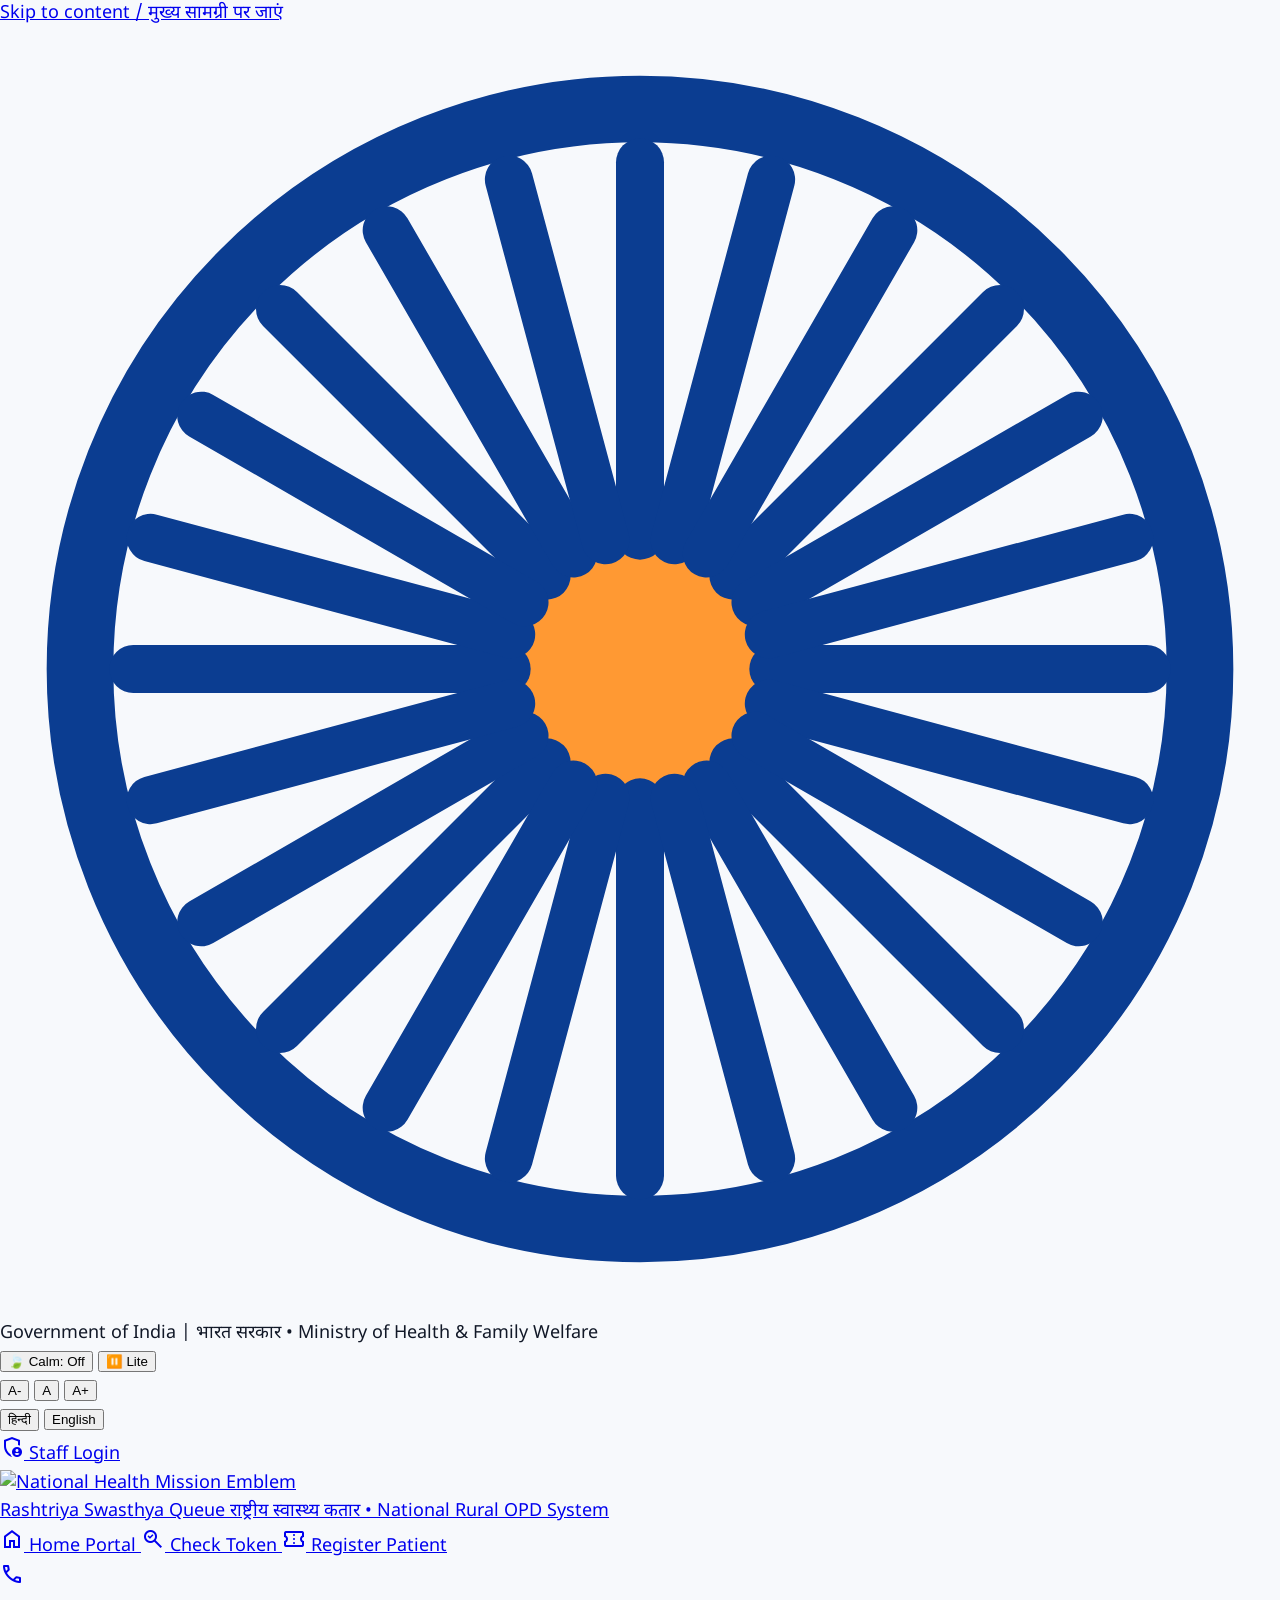
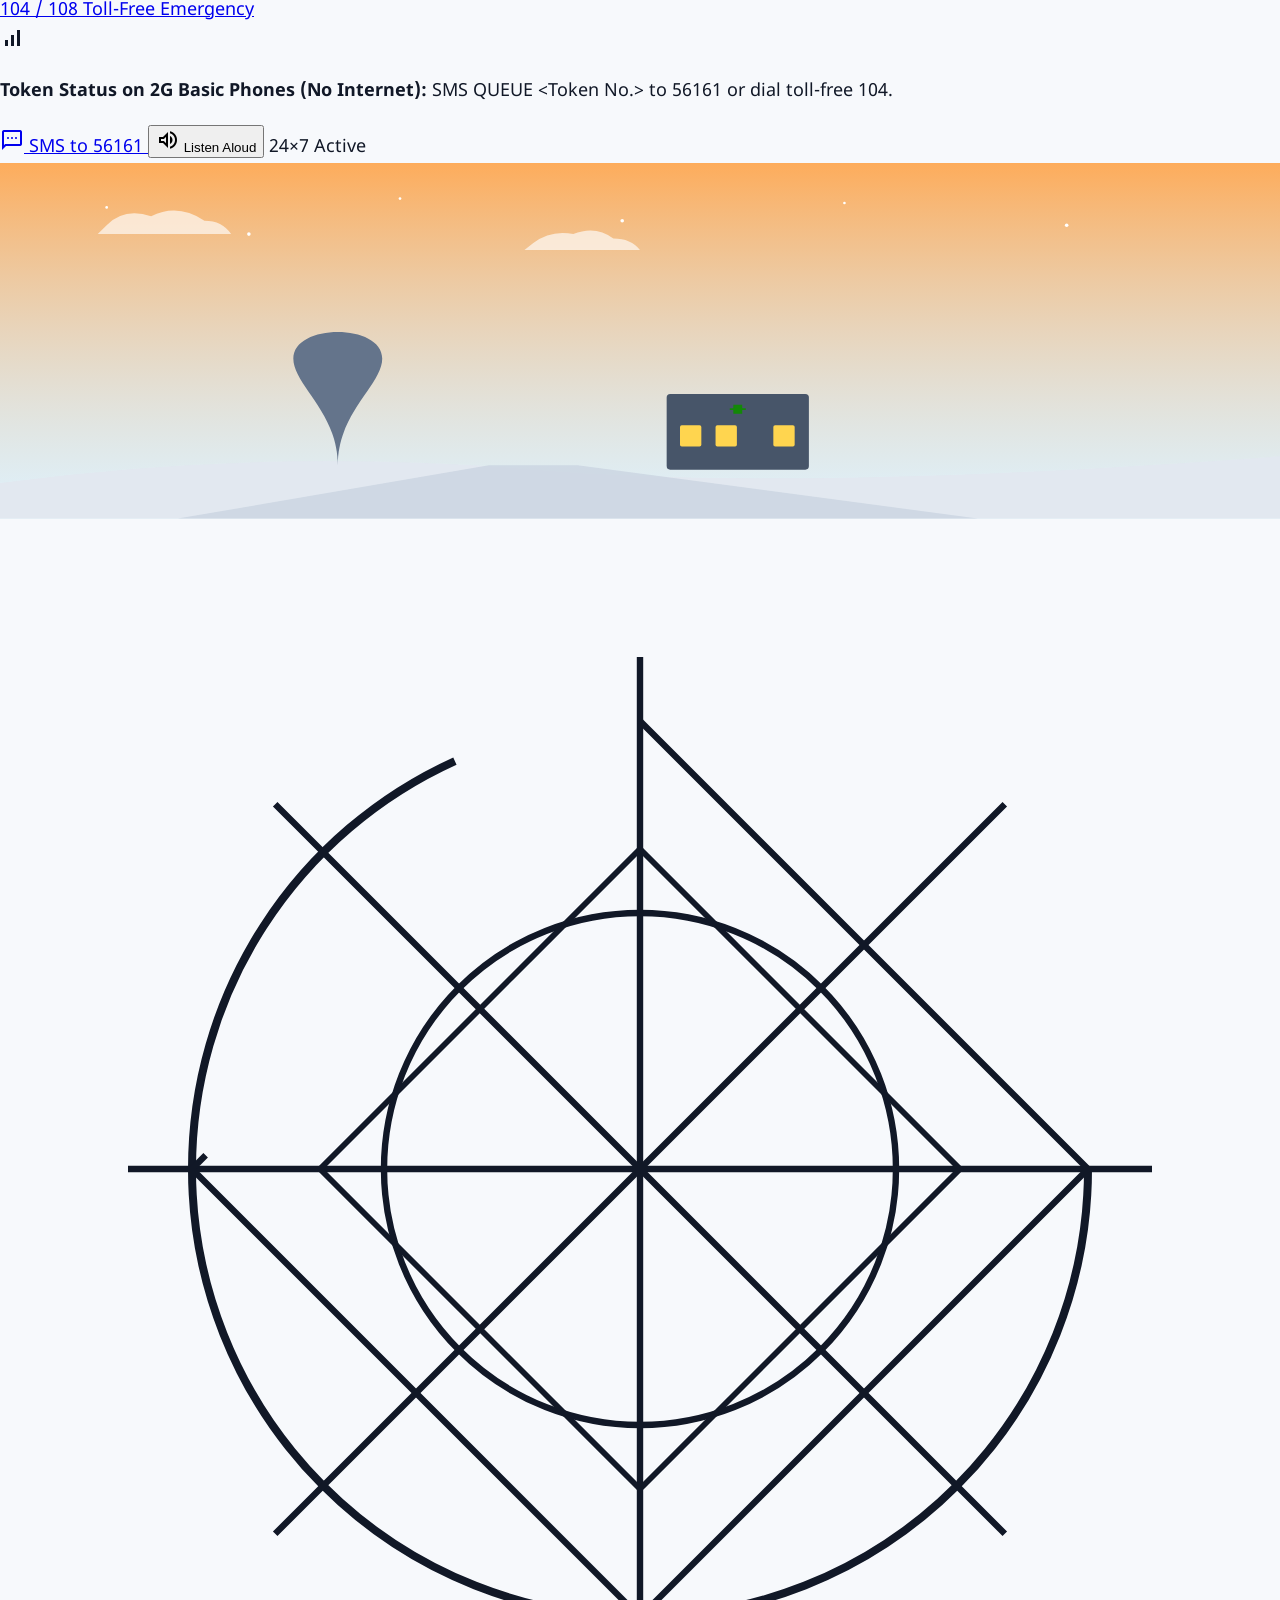
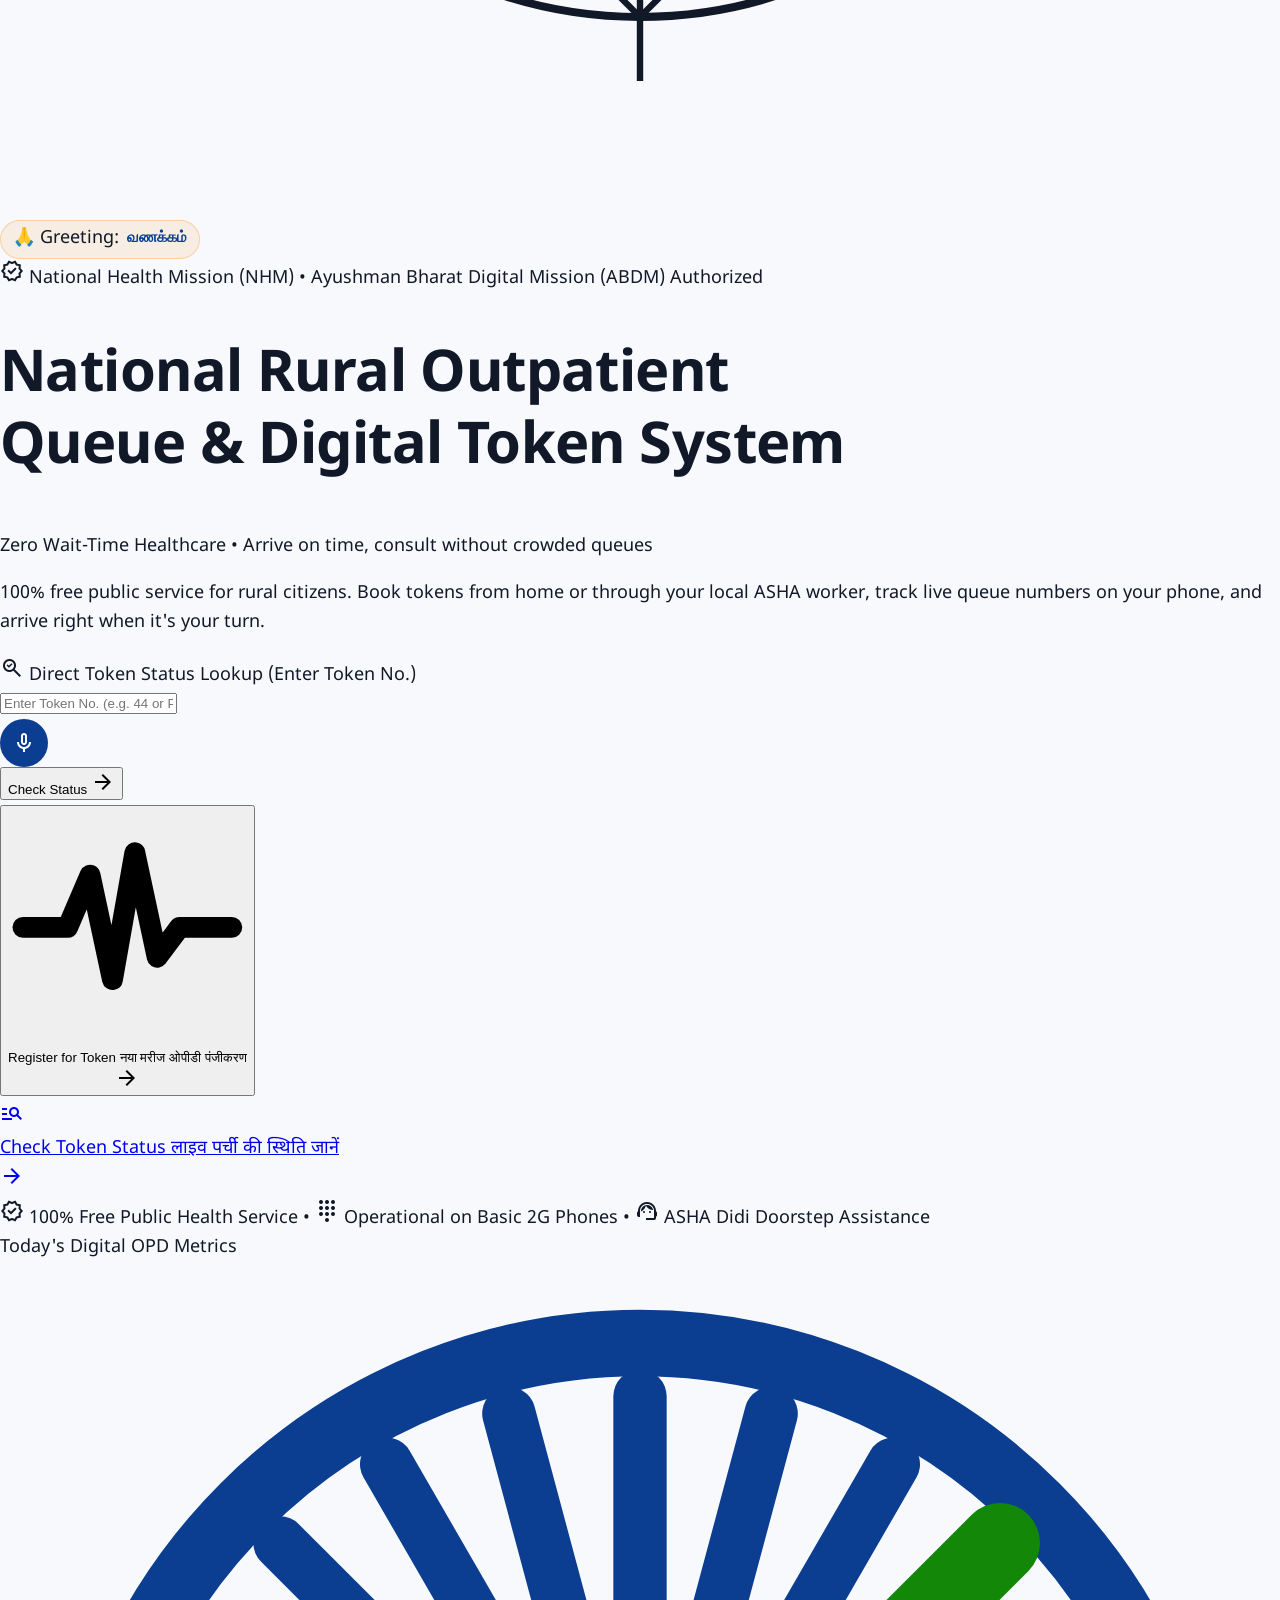
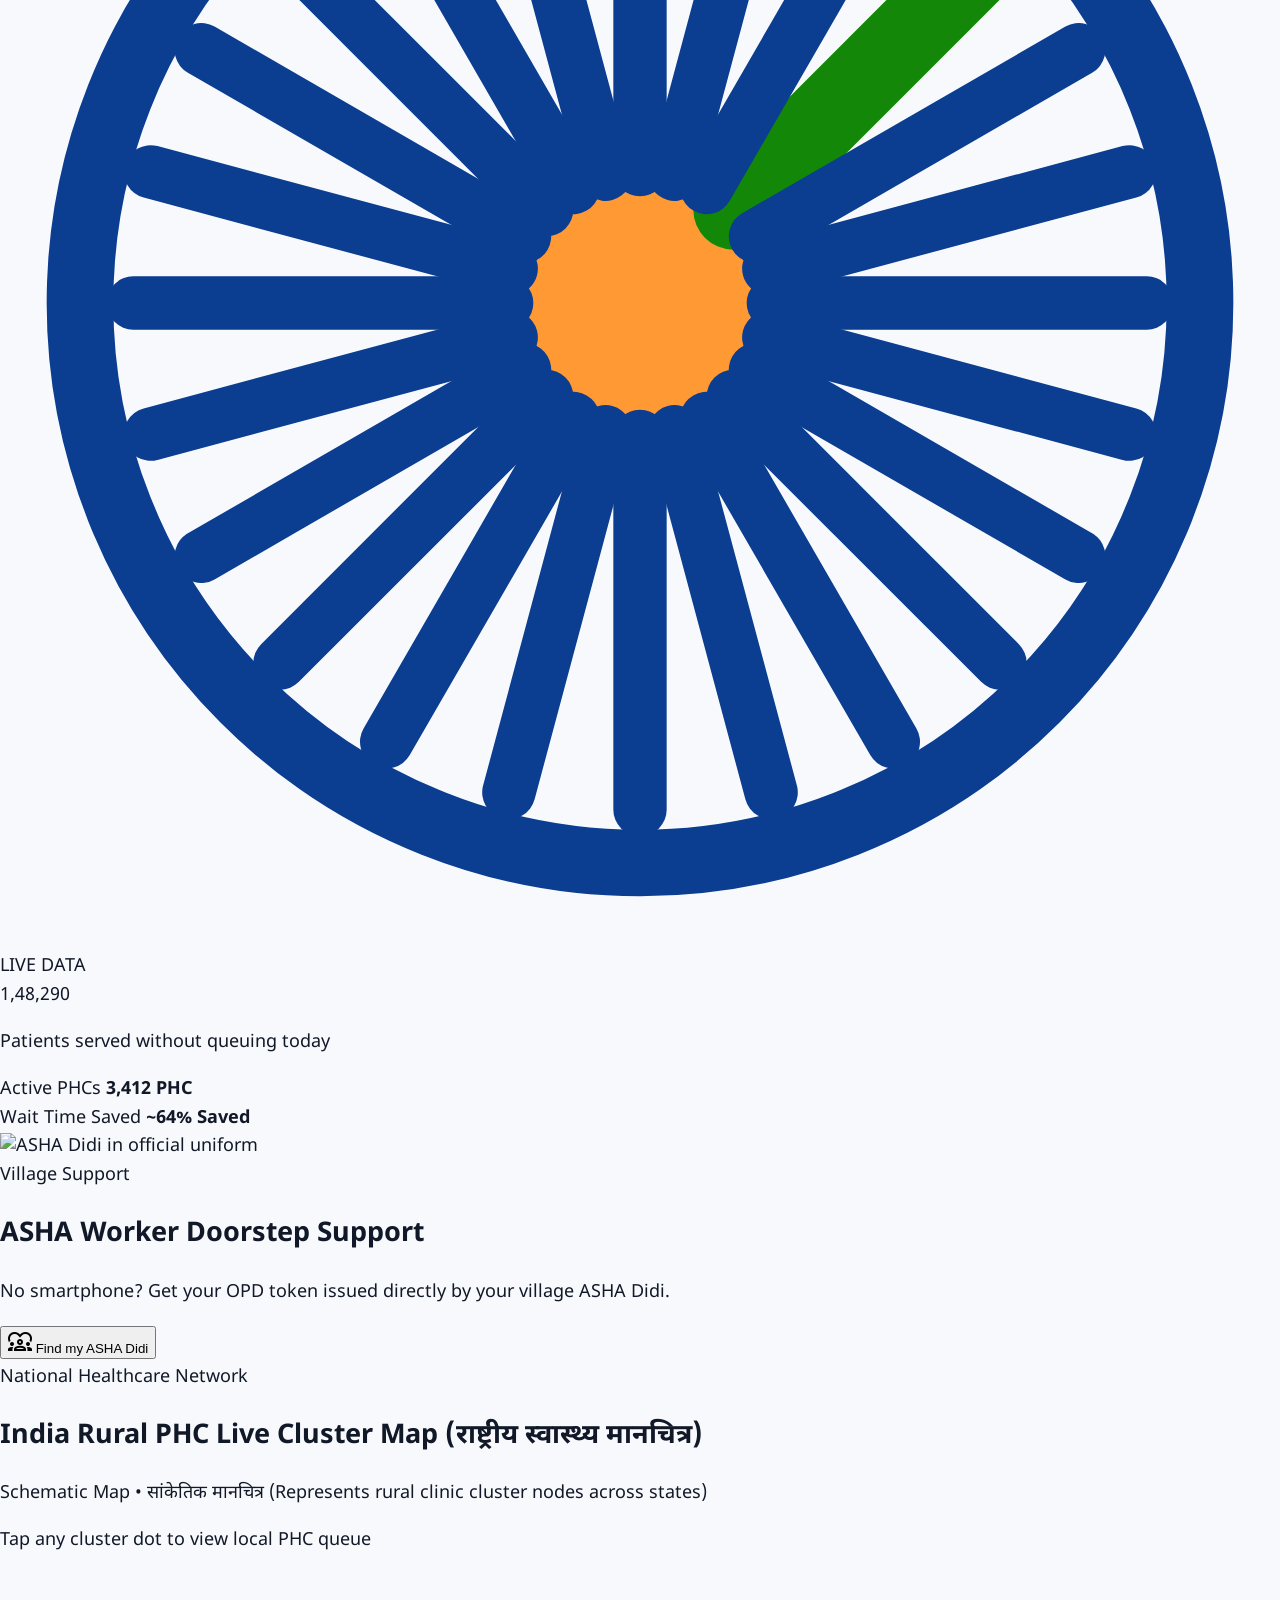
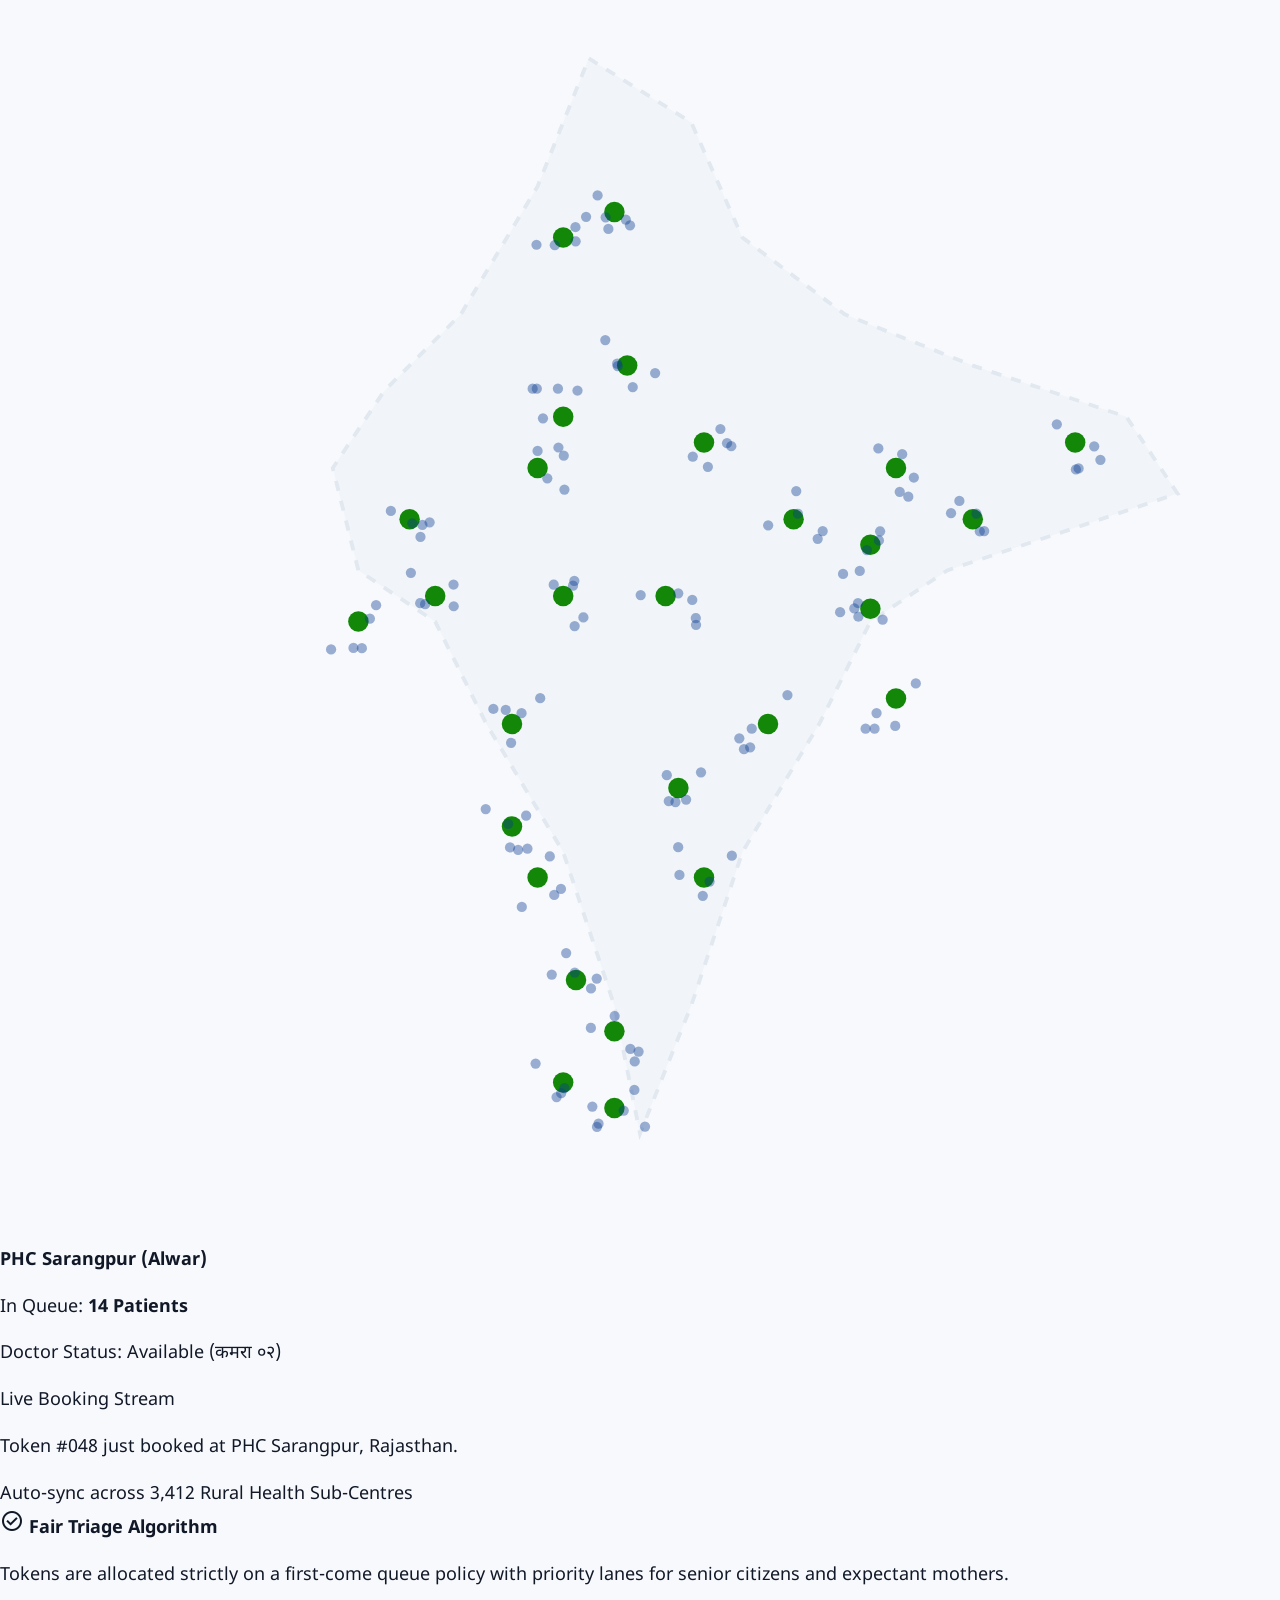
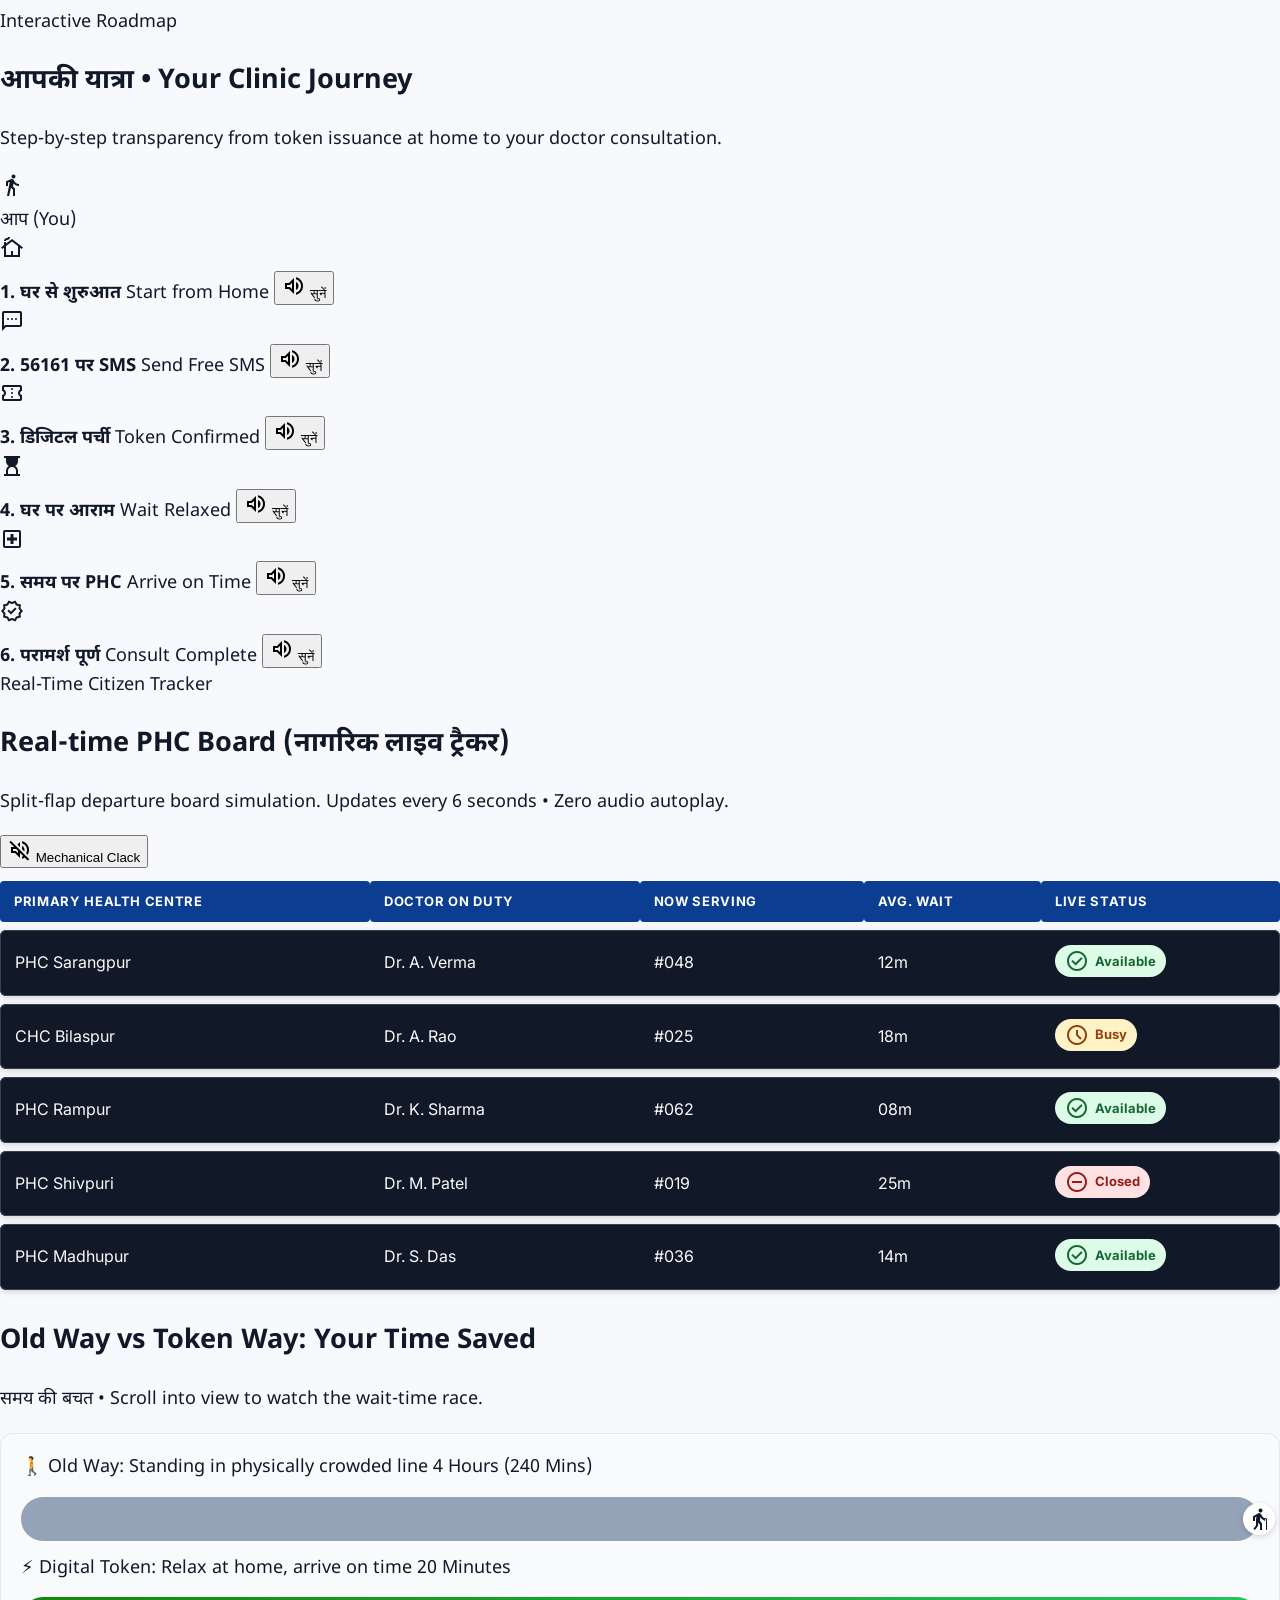
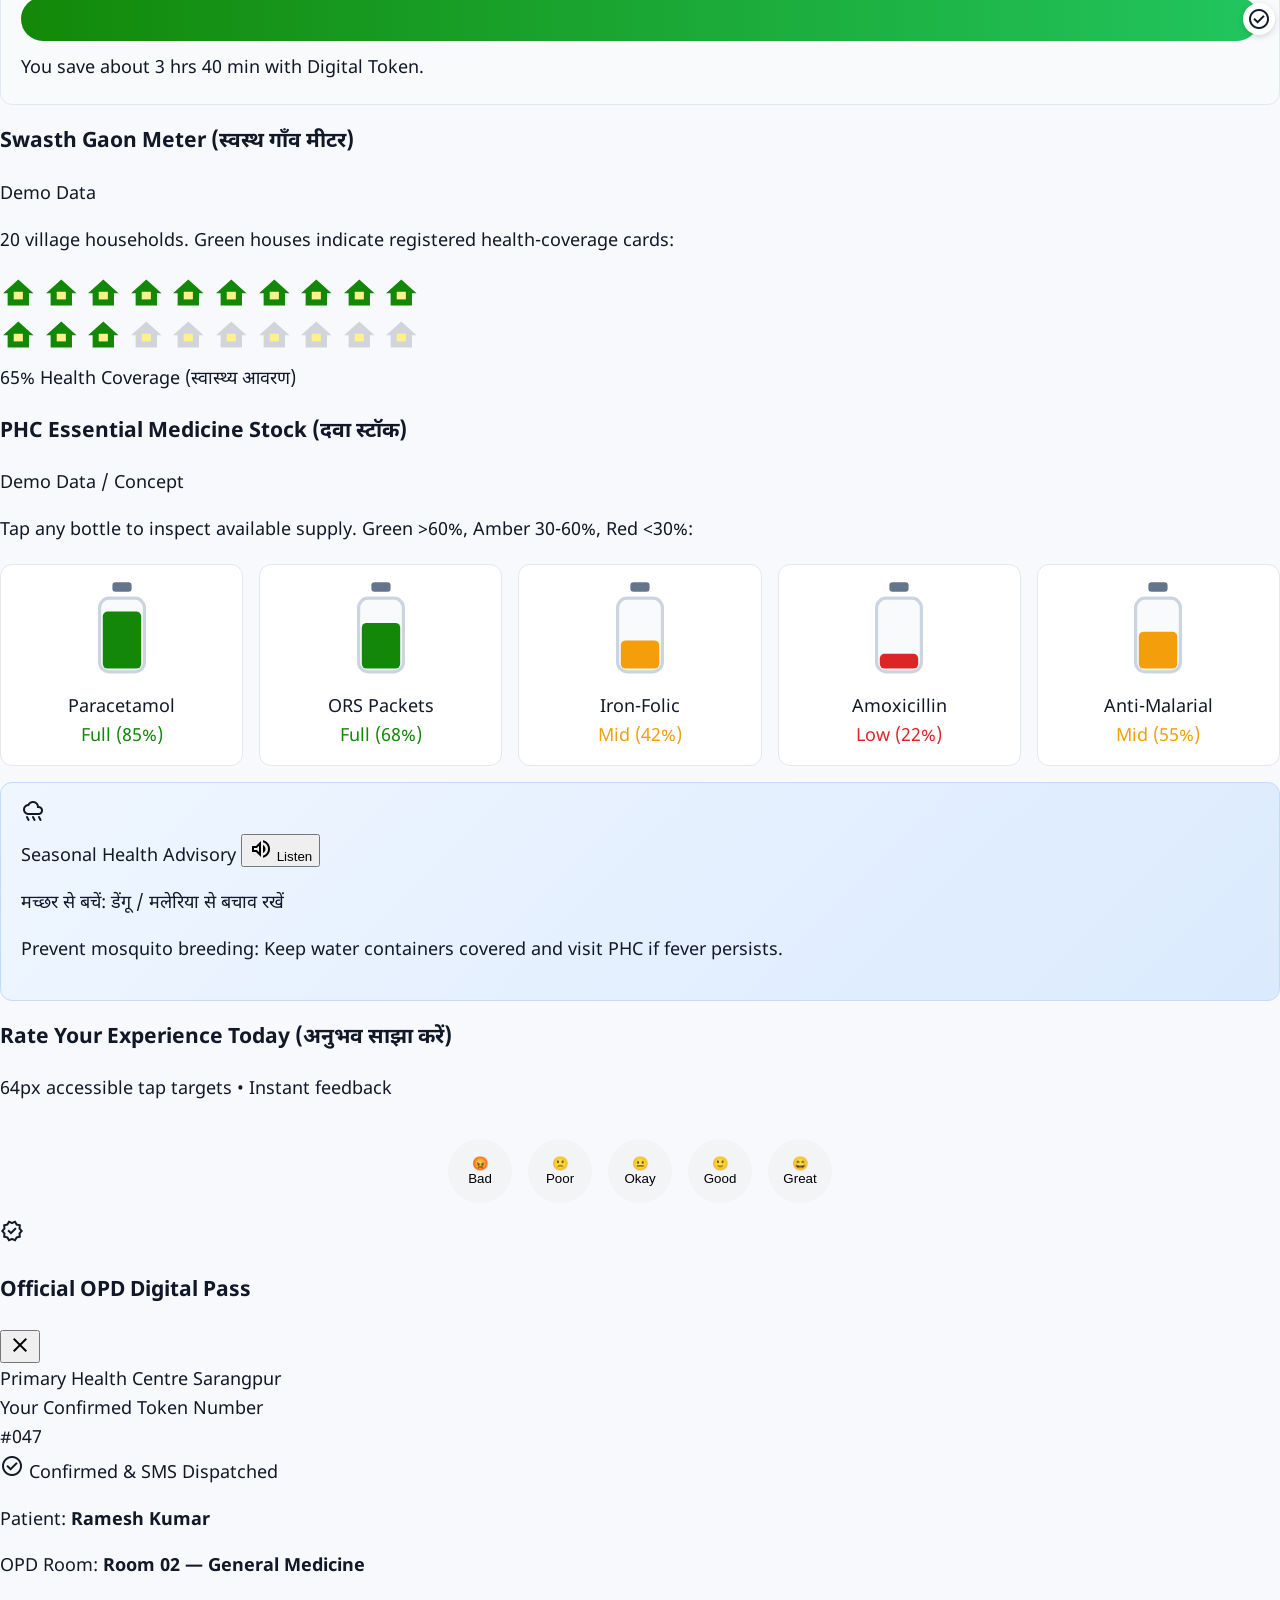
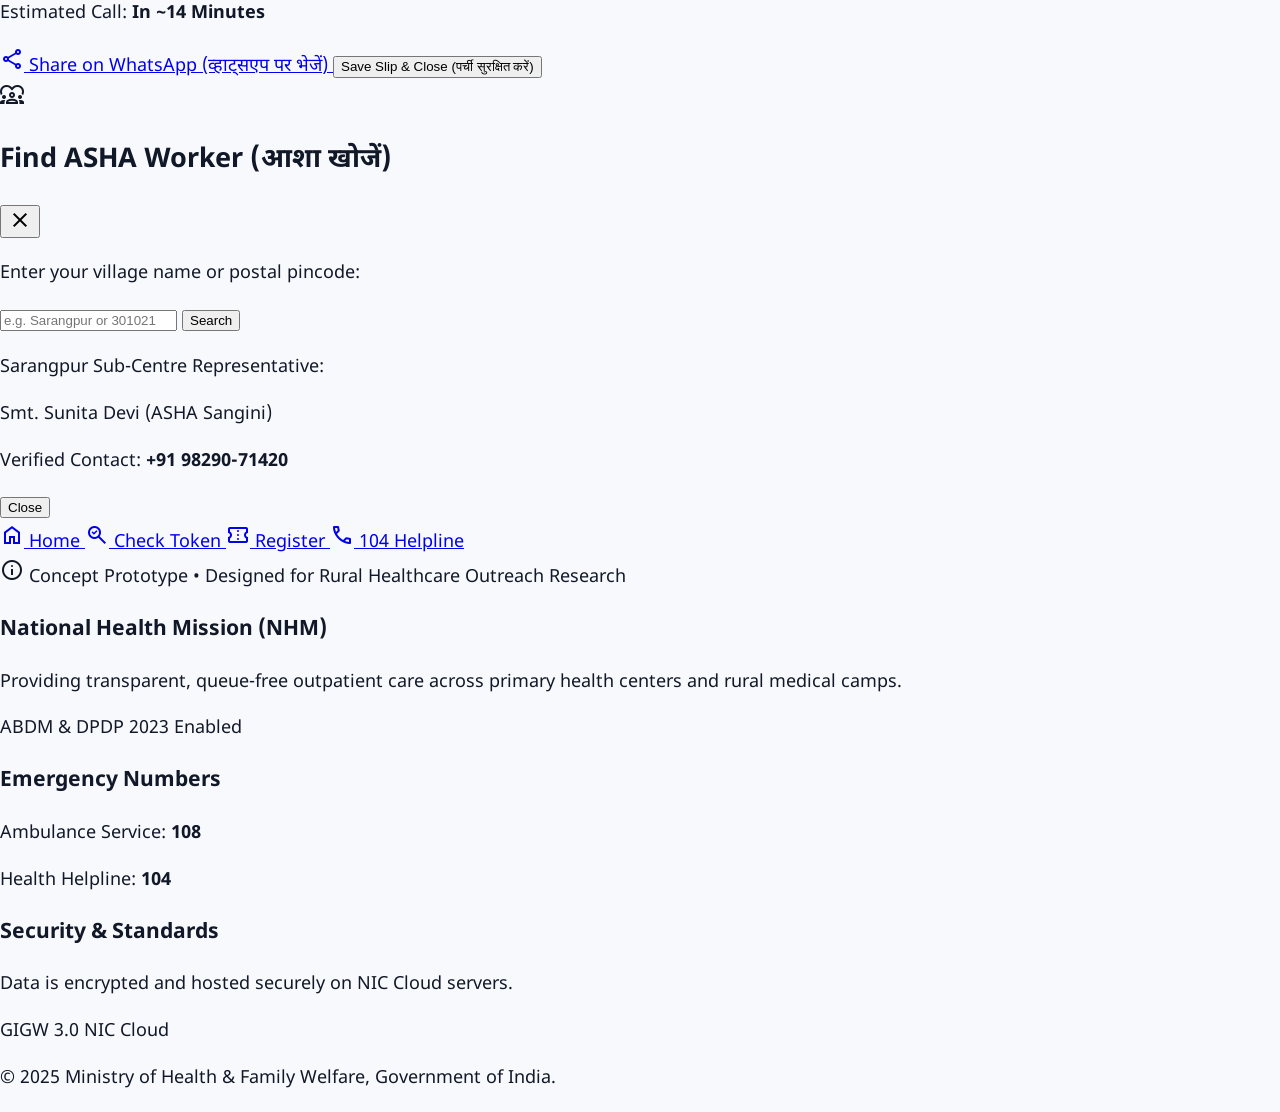
==== commit 35e50dad: "Add signature animations: Split-flap PHC board, Multilingual Namaste, Tulsi progress, Swasth Gaon me" ====
--- a/index.html
+++ b/index.html
@@ -35,6 +35,10 @@
 
   <!-- Tailwind CSS CDN -->
   <script src="https://cdn.tailwindcss.com"></script>
+
+  <!-- Shared Motion & Signature Extras Frameworks -->
+  <link rel="stylesheet" href="motion.css">
+  <link rel="stylesheet" href="extras.css">
 
   <style>
     /* CSS Variables Design Tokens */
@@ -507,6 +511,12 @@
         <!-- Left Column: Copy & Interactive 5. ECG-to-Tick Morph CTA -->
         <div class="lg:col-span-8 flex flex-col justify-center">
           
+          <!-- 2. MULTILINGUAL NAMASTE (cycles 10 Indic scripts every 3s) -->
+          <div class="namaste-ticker-wrap mb-3 w-fit" id="namaste-wrap" role="button" tabindex="0" title="Click to switch language">
+            <span class="text-xs font-bold text-gray-500">🙏 Greeting:</span> 
+            <span class="namaste-text font-bold text-[#0B3D91]" id="namaste-text">नमस्ते</span>
+          </div>
+
           <div class="inline-flex items-center gap-2 px-3 py-1 bg-blue-50 border border-blue-200 rounded-full text-[#0B3D91] font-bold text-xs sm:text-sm mb-4 w-fit">
             <span class="material-symbols-outlined text-[18px] text-[#138808]">verified</span>
             <span>National Health Mission (NHM) • Ayushman Bharat Digital Mission (ABDM) Authorized</span>
@@ -516,27 +526,38 @@
             National Rural Outpatient Queue &amp; Digital Token System
           </h1>
 
+          <!-- 11. HAND-DRAWN HEADLINE UNDERLINE -->
           <p class="text-xl sm:text-2xl font-bold text-gray-700 mb-4" data-i18n="hero_sub">
-            Zero Wait-Time Healthcare • Arrive on time, consult without crowded queues
+            <span class="draw-underline-target inline-block">Zero Wait-Time</span> Healthcare • Arrive on time, consult without crowded queues
           </p>
 
           <p class="text-base sm:text-lg text-gray-600 max-w-2xl leading-relaxed mb-6" data-i18n="hero_desc">
             100% free public service for rural citizens. Book tokens from home or through your local ASHA worker, track live queue numbers on your phone, and arrive right when it's your turn.
           </p>
 
-          <!-- INLINE TOKEN CHECKER IN HERO -->
+          <!-- INLINE TOKEN CHECKER IN HERO WITH 7. BOLIYE VOICE INPUT -->
           <div class="bg-gradient-to-r from-blue-50 to-indigo-50 border-2 border-[#0B3D91] rounded-2xl p-4 sm:p-5 shadow-sm max-w-2xl mb-8">
             <label for="quick-token-input" class="block font-extrabold text-[#0B3D91] text-base sm:text-lg mb-2 flex items-center gap-2">
               <span class="material-symbols-outlined text-[24px]">search_check</span>
               <span data-i18n="inline_search_label">Direct Token Status Lookup (Enter Token No.)</span>
             </label>
-            <form onsubmit="handleQuickTokenCheck(event)" class="flex flex-col sm:flex-row gap-2.5">
-              <input type="text" 
-                     id="quick-token-input" 
-                     placeholder="Enter Token No. (e.g. 44 or PHC-44)" 
-                     class="flex-1 min-h-[52px] px-4 rounded-xl border-2 border-gray-300 font-bold text-lg focus:border-[#0B3D91] focus:ring-2 focus:ring-[#FF9933] focus:outline-none bg-white text-gray-900" 
-                     required>
-              <button type="submit" class="ripple-target btn-press min-h-[52px] px-6 bg-[#0B3D91] hover:bg-[#082d6c] text-white font-bold text-lg rounded-xl flex items-center justify-center gap-2 shadow-md transition-all shrink-0">
+            <form onsubmit="handleQuickTokenCheck(event)" class="flex flex-col sm:flex-row items-center gap-2.5">
+              <div class="relative flex-1 w-full flex items-center">
+                <input type="text" 
+                       id="quick-token-input" 
+                       placeholder="Enter Token No. (e.g. 44 or PHC-44)" 
+                       class="w-full min-h-[52px] pl-4 pr-12 rounded-xl border-2 border-gray-300 font-bold text-lg focus:border-[#0B3D91] focus:ring-2 focus:ring-[#FF9933] focus:outline-none bg-white text-gray-900" 
+                       required>
+                <!-- 7. BOLIYE (VOICE INPUT) BUTTON -->
+                <button type="button" 
+                        id="voice-boliye-btn" 
+                        class="mic-btn-round absolute right-1.5" 
+                        title="Speak token number in Hindi / Regional language (बोलें)"
+                        aria-label="Speak token number">
+                  <span class="material-symbols-outlined text-[22px]">mic</span>
+                </button>
+              </div>
+              <button type="submit" class="ripple-target btn-press min-h-[52px] px-6 bg-[#0B3D91] hover:bg-[#082d6c] text-white font-bold text-lg rounded-xl flex items-center justify-center gap-2 shadow-md transition-all shrink-0 w-full sm:w-auto">
                 <span data-i18n="inline_search_btn">Check Status</span>
                 <span class="material-symbols-outlined text-[20px]">arrow_forward</span>
               </button>
@@ -895,6 +916,216 @@
 
           </div>
 
+        </div>
+
+      </div>
+    </section>
+
+    <!-- =======================================================================
+         1. SPLIT-FLAP PHC BOARD (Live Departure-Board Simulation)
+         ======================================================================= -->
+    <section class="w-full bg-[#0F172A] text-white py-12 px-3 sm:px-6 relative overflow-hidden" id="live-board-section">
+      <div class="max-w-7xl mx-auto space-y-6">
+        <div class="flex flex-col sm:flex-row sm:items-center justify-between gap-4 border-b border-gray-800 pb-4">
+          <div>
+            <div class="inline-flex items-center gap-2 px-3 py-0.5 rounded-full bg-blue-900/60 border border-blue-400 text-blue-300 text-xs font-bold uppercase tracking-wider mb-1">
+              <span class="w-2 h-2 rounded-full bg-emerald-400 animate-ping"></span>
+              <span>Real-Time Citizen Tracker</span>
+            </div>
+            <h2 class="text-2xl sm:text-3xl font-extrabold text-white tracking-tight">
+              Real-time PHC Board (नागरिक लाइव ट्रैकर)
+            </h2>
+            <p class="text-sm text-gray-400">
+              Split-flap departure board simulation. Updates every 6 seconds • Zero audio autoplay.
+            </p>
+          </div>
+          <!-- Clack sound toggle (OFF by default) -->
+          <div class="flex items-center gap-3">
+            <button type="button" 
+                    id="board-clack-toggle" 
+                    class="px-3.5 py-1.5 rounded-lg bg-gray-800 hover:bg-gray-700 border border-gray-700 text-xs font-bold text-gray-200 flex items-center gap-1.5 transition-colors cursor-pointer"
+                    title="Enable mechanical flap sound (AudioContext)">
+              <span class="material-symbols-outlined text-[18px]">volume_off</span>
+              <span>Mechanical Clack</span>
+            </button>
+          </div>
+        </div>
+
+        <div class="overflow-x-auto rounded-xl border border-gray-800 bg-[#0B1120] p-4 shadow-xl">
+          <table class="split-flap-table" aria-label="PHC Real-time Status Table">
+            <thead>
+              <tr>
+                <th>Primary Health Centre</th>
+                <th>Doctor on Duty</th>
+                <th>Now Serving</th>
+                <th>Avg. Wait</th>
+                <th>Live Status</th>
+              </tr>
+            </thead>
+            <tbody id="split-flap-tbody">
+              <!-- Rendered & flipped by board.js -->
+            </tbody>
+          </table>
+        </div>
+      </div>
+    </section>
+
+    <!-- =======================================================================
+         6. OLD WAY vs TOKEN WAY (RACE BARS)
+         ======================================================================= -->
+    <section class="w-full bg-white py-12 px-3 sm:px-6 border-b border-gray-200" id="time-savings-race">
+      <div class="max-w-7xl mx-auto space-y-6">
+        <div class="text-center max-w-2xl mx-auto space-y-2">
+          <h2 class="text-2xl sm:text-3xl font-extrabold text-[#0B3D91] tracking-tight">
+            Old Way vs Token Way: Your Time Saved
+          </h2>
+          <p class="text-base text-gray-600">
+            समय की बचत • Scroll into view to watch the wait-time race.
+          </p>
+        </div>
+
+        <div class="race-container max-w-3xl mx-auto space-y-6" id="race-container-box">
+          <!-- Track 1: Old Way (4 hrs) -->
+          <div>
+            <div class="flex justify-between text-sm font-bold text-gray-700 mb-1">
+              <span>🚶 Old Way: Standing in physically crowded line</span>
+              <span class="text-gray-500">4 Hours (240 Mins)</span>
+            </div>
+            <div class="race-track">
+              <div class="race-bar race-bar-old" id="bar-old">
+                <div class="runner-icon text-gray-700">
+                  <span class="material-symbols-outlined text-[18px]">elderly</span>
+                </div>
+              </div>
+            </div>
+          </div>
+
+          <!-- Track 2: Digital Token Way (20 min) -->
+          <div>
+            <div class="flex justify-between text-sm font-bold text-[#138808] mb-1">
+              <span>⚡ Digital Token: Relax at home, arrive on time</span>
+              <span class="font-extrabold">20 Minutes</span>
+            </div>
+            <div class="race-track">
+              <div class="race-bar race-bar-new" id="bar-new">
+                <div class="runner-icon text-[#138808]">
+                  <span class="material-symbols-outlined text-[18px]">check_circle</span>
+                </div>
+              </div>
+            </div>
+          </div>
+
+          <!-- Announcement -->
+          <div class="p-3 bg-emerald-50 border border-emerald-300 rounded-xl text-center font-extrabold text-sm text-[#138808]" id="race-announcement" role="status" aria-live="polite">
+            You save about 3 hrs 40 min with Digital Token.
+          </div>
+        </div>
+      </div>
+    </section>
+
+    <!-- =======================================================================
+         4. SWASTH GAON VILLAGE METER & 5. MEDICINE STOCK BOTTLES
+         ======================================================================= -->
+    <section class="w-full bg-[#F7F9FC] py-12 px-3 sm:px-6 border-b border-gray-200">
+      <div class="max-w-7xl mx-auto grid grid-cols-1 lg:grid-cols-12 gap-8">
+        
+        <!-- 4. Swasth Gaon Village Meter -->
+        <div class="lg:col-span-5 bg-white p-6 rounded-2xl border-2 border-gray-200 shadow-sm space-y-4">
+          <div class="flex items-center justify-between">
+            <h3 class="font-extrabold text-lg text-[#0B3D91]">
+              Swasth Gaon Meter (स्वस्थ गाँव मीटर)
+            </h3>
+            <span class="text-[11px] font-bold text-gray-400 bg-gray-100 px-2 py-0.5 rounded">Demo Data</span>
+          </div>
+          <p class="text-xs text-gray-600">
+            20 village households. Green houses indicate registered health-coverage cards:
+          </p>
+          <div class="village-meter-grid" id="swasth-gaon-grid">
+            <!-- 20 houses generated by extras.js -->
+          </div>
+          <div class="p-2.5 bg-blue-50 rounded-lg text-xs font-bold text-[#0B3D91]" id="swasth-gaon-pct">
+            65% Health Coverage (स्वास्थ्य आवरण)
+          </div>
+        </div>
+
+        <!-- 5. Essential Medicine Stock Bottles -->
+        <div class="lg:col-span-7 bg-white p-6 rounded-2xl border-2 border-gray-200 shadow-sm space-y-4">
+          <div class="flex items-center justify-between">
+            <h3 class="font-extrabold text-lg text-[#0B3D91]">
+              PHC Essential Medicine Stock (दवा स्टॉक)
+            </h3>
+            <span class="text-[11px] font-bold text-gray-400 bg-gray-100 px-2 py-0.5 rounded">Demo Data / Concept</span>
+          </div>
+          <p class="text-xs text-gray-600">
+            Tap any bottle to inspect available supply. Green &gt;60%, Amber 30-60%, Red &lt;30%:
+          </p>
+          <div class="med-bottles-grid" id="med-bottles-list">
+            <!-- Medicine bottles generated by extras.js -->
+          </div>
+        </div>
+
+      </div>
+    </section>
+
+    <!-- =======================================================================
+         9. WEATHER HEALTH ALERT CARD & 8. EMOJI FEEDBACK
+         ======================================================================= -->
+    <section class="w-full bg-white py-12 px-3 sm:px-6 border-b border-gray-200">
+      <div class="max-w-7xl mx-auto grid grid-cols-1 md:grid-cols-2 gap-8 items-center">
+        
+        <!-- 9. Weather Health Alert Card -->
+        <div class="weather-card flex items-start gap-4">
+          <div class="w-14 h-14 rounded-2xl bg-blue-200/80 flex items-center justify-center shrink-0 text-blue-700">
+            <span class="material-symbols-outlined text-[36px]">rainy</span>
+          </div>
+          <div class="flex-1 space-y-1">
+            <div class="flex items-center justify-between">
+              <span class="text-xs font-extrabold uppercase tracking-wider text-blue-800">Seasonal Health Advisory</span>
+              <button type="button" 
+                      id="weather-speak-btn" 
+                      class="px-2 py-1 rounded bg-white text-blue-900 font-bold text-xs flex items-center gap-1 shadow-xs hover:bg-blue-50"
+                      data-speak="Machhar se bachein: dengue aur malaria alert. Prevent mosquito breeding.">
+                <span class="material-symbols-outlined text-[16px]">volume_up</span>
+                <span>Listen</span>
+              </button>
+            </div>
+            <p class="font-bold text-base text-blue-950 leading-tight">
+              मच्छर से बचें: डेंगू / मलेरिया से बचाव रखें
+            </p>
+            <p class="text-xs text-blue-800">
+              Prevent mosquito breeding: Keep water containers covered and visit PHC if fever persists.
+            </p>
+          </div>
+        </div>
+
+        <!-- 8. Emoji Experience Feedback -->
+        <div class="bg-[#F8FAFC] p-6 rounded-2xl border border-gray-200 text-center space-y-3">
+          <h3 class="font-extrabold text-base text-gray-900">
+            Rate Your Experience Today (अनुभव साझा करें)
+          </h3>
+          <p class="text-xs text-gray-500">64px accessible tap targets • Instant feedback</p>
+          <div class="emoji-rating-wrap">
+            <button type="button" class="emoji-btn" data-rating="Very Dissatisfied" aria-label="Very Dissatisfied (बहुत असंतुष्ट)" title="Very Dissatisfied">
+              <span class="text-2xl">😡</span>
+              <span class="text-[10px] font-bold text-gray-600 mt-0.5">Bad</span>
+            </button>
+            <button type="button" class="emoji-btn" data-rating="Dissatisfied" aria-label="Dissatisfied (असंतुष्ट)" title="Dissatisfied">
+              <span class="text-2xl">🙁</span>
+              <span class="text-[10px] font-bold text-gray-600 mt-0.5">Poor</span>
+            </button>
+            <button type="button" class="emoji-btn" data-rating="Neutral" aria-label="Neutral (ठीक)" title="Neutral">
+              <span class="text-2xl">😐</span>
+              <span class="text-[10px] font-bold text-gray-600 mt-0.5">Okay</span>
+            </button>
+            <button type="button" class="emoji-btn" data-rating="Satisfied" aria-label="Satisfied (संतुष्ट)" title="Satisfied">
+              <span class="text-2xl">🙂</span>
+              <span class="text-[10px] font-bold text-gray-600 mt-0.5">Good</span>
+            </button>
+            <button type="button" class="emoji-btn" data-rating="Very Satisfied" aria-label="Very Satisfied (बहुत संतुष्ट)" title="Very Satisfied">
+              <span class="text-2xl">😄</span>
+              <span class="text-[10px] font-bold text-gray-600 mt-0.5">Great</span>
+            </button>
+          </div>
         </div>
 
       </div>
@@ -1682,9 +1913,13 @@
       checkRangoliLoad();
 
       // 5. Start FPS Monitor
-      requestAnimationFrame(monitorFPS);
     });
   </script>
 
+  <!-- Shared Modular Scripts (Features 1 to 11) -->
+  <script src="motion.js"></script>
+  <script src="extras.js"></script>
+  <script src="board.js"></script>
+
 </body>
 </html>
--- a/motion.css
+++ b/motion.css
@@ -0,0 +1,127 @@
+/* ==========================================================================
+   RASHTRIYA SWASTHYA QUEUE - MOTION FRAMEWORK (motion.css)
+   Gated by <html data-motion="full|lite|off">
+   WCAG 2.2.2 & 2.3.1 compliant. Zero flashes > 3/sec. GPU transforms only.
+   ========================================================================== */
+
+/* Base Page Transition (250ms fade + slide up 12px) */
+body {
+  opacity: 1;
+  transform: translateY(0);
+  transition: opacity 250ms cubic-bezier(0.16, 1, 0.3, 1), transform 250ms cubic-bezier(0.16, 1, 0.3, 1);
+}
+body.page-enter {
+  opacity: 0;
+  transform: translateY(12px);
+}
+
+/* OFF TIER & PREFERS-REDUCED-MOTION (Calm Mode) */
+@media (prefers-reduced-motion: reduce) {
+  *, *::before, *::after {
+    animation-duration: 0.001ms !important;
+    animation-iteration-count: 1 !important;
+    transition-duration: 0.001ms !important;
+    scroll-behavior: auto !important;
+  }
+}
+
+html[data-motion="off"] *,
+html[data-motion="off"] *::before,
+html[data-motion="off"] *::after {
+  animation: none !important;
+  transition: none !important;
+}
+
+html[data-motion="off"] .dynamic-motion,
+html[data-motion="off"] .looping-anim {
+  animation: none !important;
+}
+
+/* LITE TIER (Strictly transform & opacity fades, no complex loops or 3D) */
+html[data-motion="lite"] .looping-anim,
+html[data-motion="lite"] .full-tier-only {
+  animation: none !important;
+  display: none !important;
+}
+
+html[data-motion="lite"] .lite-static {
+  display: block !important;
+}
+
+/* Pause All Animations Class (WCAG 2.2.2 Pause Toggle) */
+html.motion-paused *,
+html.motion-paused *::before,
+html.motion-paused *::after {
+  animation-play-state: paused !important;
+}
+
+/* Global Micro-Delight: Button Ripples & Sliding Tab Underline */
+.ripple-surface {
+  position: relative;
+  overflow: hidden;
+}
+.ripple-wave {
+  position: absolute;
+  border-radius: 50%;
+  transform: scale(0);
+  animation: rippleEffect 500ms ease-out;
+  background: rgba(255, 153, 51, 0.25);
+  pointer-events: none;
+}
+@keyframes rippleEffect {
+  to {
+    transform: scale(4);
+    opacity: 0;
+  }
+}
+
+/* Desktop Hover Card Tilt (2deg max) */
+@media (hover: hover) and (pointer: fine) {
+  html[data-motion="full"] .tilt-hover {
+    transition: transform 200ms cubic-bezier(0.2, 0, 0.2, 1);
+    will-change: transform;
+  }
+  html[data-motion="full"] .tilt-hover:hover {
+    transform: translateY(-2px) rotate(0.8deg);
+  }
+}
+
+/* Accessible Toast Notification Container */
+#global-toast-container {
+  position: fixed;
+  bottom: 24px;
+  right: 24px;
+  z-index: 9999;
+  display: flex;
+  flex-direction: column;
+  gap: 10px;
+  pointer-events: none;
+}
+.toast-msg {
+  pointer-events: auto;
+  min-width: 260px;
+  max-width: 380px;
+  padding: 12px 18px;
+  border-radius: 8px;
+  background: #0B3D91;
+  color: #FFFFFF;
+  font-family: 'Inter', system-ui, sans-serif;
+  font-size: 15px;
+  font-weight: 600;
+  box-shadow: 0 8px 24px rgba(0,0,0,0.18);
+  border-left: 5px solid #FF9933;
+  display: flex;
+  align-items: center;
+  gap: 12px;
+  animation: toastSlideUp 260ms cubic-bezier(0.16, 1, 0.3, 1) forwards;
+}
+@keyframes toastSlideUp {
+  from { opacity: 0; transform: translateY(16px); }
+  to { opacity: 1; transform: translateY(0); }
+}
+.toast-msg.toast-fadeout {
+  animation: toastFadeOut 200ms ease forwards;
+}
+@keyframes toastFadeOut {
+  to { opacity: 0; transform: translateY(-8px); }
+}
--- a/extras.css
+++ b/extras.css
@@ -0,0 +1,427 @@
+/* ==========================================================================
+   RASHTRIYA SWASTHYA QUEUE - SIGNATURE EXTRAS & INNOVATIONS (extras.css)
+   Features 1 to 11. Pure CSS, inline SVG friendly, zero external libraries.
+   WCAG 2.2.2 & 2.3.1 compliant.
+   ========================================================================== */
+
+/* --------------------------------------------------------------------------
+   1. SPLIT-FLAP PHC BOARD
+   -------------------------------------------------------------------------- */
+.split-flap-table {
+  width: 100%;
+  border-collapse: separate;
+  border-spacing: 0 8px;
+  font-family: 'Inter', monospace, system-ui;
+}
+.split-flap-table th {
+  padding: 10px 14px;
+  background: #0B3D91;
+  color: #FFFFFF;
+  text-align: left;
+  font-size: 13px;
+  font-weight: 700;
+  text-transform: uppercase;
+  letter-spacing: 0.05em;
+  border-radius: 4px;
+}
+.flap-row {
+  background: #111827;
+  color: #F9FAFB;
+  box-shadow: 0 2px 6px rgba(0,0,0,0.15);
+  border-radius: 6px;
+  transition: background 200ms ease;
+}
+.flap-row:hover {
+  background: #1F2937;
+}
+.flap-cell {
+  padding: 14px;
+  font-size: 16px;
+  border-top: 1px solid #374151;
+  border-bottom: 1px solid #374151;
+}
+.flap-cell:first-child {
+  border-left: 1px solid #374151;
+  border-radius: 6px 0 0 6px;
+}
+.flap-cell:last-child {
+  border-right: 1px solid #374151;
+  border-radius: 0 6px 6px 0;
+}
+.split-flap-char {
+  display: inline-block;
+  perspective: 300px;
+  margin: 0 1px;
+}
+.flap-inner {
+  display: inline-block;
+  background: #1E293B;
+  color: #F8FAFC;
+  padding: 2px 6px;
+  border-radius: 3px;
+  border: 1px solid #334155;
+  font-family: monospace;
+  font-weight: 700;
+  box-shadow: inset 0 -1px 0 rgba(0,0,0,0.4);
+  transform-origin: center center;
+}
+html[data-motion="full"] .split-flap-char.is-flipping .flap-inner {
+  animation: flapFlip 300ms cubic-bezier(0.4, 0, 0.2, 1) forwards;
+}
+@keyframes flapFlip {
+  0% { transform: rotateX(0deg); }
+  50% { transform: rotateX(-90deg); background: #0F172A; }
+  100% { transform: rotateX(0deg); background: #1E293B; }
+}
+.status-chip {
+  display: inline-flex;
+  align-items: center;
+  gap: 6px;
+  padding: 4px 10px;
+  border-radius: 9999px;
+  font-size: 13px;
+  font-weight: 700;
+}
+.status-avail { background: #DCFCE7; color: #166534; }
+.status-busy { background: #FEF3C7; color: #92400E; }
+.status-closed { background: #FEE2E2; color: #991B1B; }
+
+/* --------------------------------------------------------------------------
+   2. MULTILINGUAL NAMASTE
+   -------------------------------------------------------------------------- */
+.namaste-ticker-wrap {
+  display: inline-flex;
+  align-items: center;
+  gap: 8px;
+  background: rgba(255, 153, 51, 0.12);
+  border: 1px solid rgba(255, 153, 51, 0.35);
+  padding: 4px 12px;
+  border-radius: 20px;
+  cursor: pointer;
+  user-select: none;
+  transition: background 200ms ease, transform 200ms ease;
+}
+.namaste-ticker-wrap:hover {
+  background: rgba(255, 153, 51, 0.22);
+  transform: translateY(-1px);
+}
+.namaste-text {
+  display: inline-block;
+  font-weight: 700;
+  font-size: 15px;
+  color: #0B3D91;
+  transition: opacity 250ms ease, transform 250ms ease;
+}
+.namaste-text.switching {
+  opacity: 0;
+  transform: translateY(8px);
+}
+
+/* --------------------------------------------------------------------------
+   3. TULSI GROWTH PROGRESS BAR
+   -------------------------------------------------------------------------- */
+.tulsi-growth-card {
+  background: #FFFFFF;
+  border: 1.5px solid #E5E7EB;
+  border-radius: 12px;
+  padding: 16px 20px;
+  box-shadow: 0 4px 12px rgba(0,0,0,0.05);
+}
+.tulsi-svg {
+  width: 56px;
+  height: 56px;
+  overflow: visible;
+}
+.tulsi-leaf {
+  transform-origin: bottom center;
+  transition: transform 600ms cubic-bezier(0.34, 1.56, 0.64, 1), opacity 400ms ease;
+}
+html[data-motion="full"] .tulsi-blooming {
+  filter: drop-shadow(0 0 8px rgba(19, 136, 8, 0.45));
+}
+.tulsi-stage-label {
+  font-size: 14px;
+  font-weight: 700;
+  color: #138808;
+}
+
+/* --------------------------------------------------------------------------
+   4. SWASTH GAON VILLAGE METER
+   -------------------------------------------------------------------------- */
+.village-meter-grid {
+  display: grid;
+  grid-template-columns: repeat(10, 1fr);
+  gap: 6px;
+  max-width: 420px;
+  margin: 12px 0;
+}
+.village-house {
+  width: 100%;
+  aspect-ratio: 1;
+  transition: fill 300ms ease, transform 300ms ease;
+}
+.village-house.active-green {
+  fill: #138808 !important;
+}
+.village-house.inactive-grey {
+  fill: #D1D5DB !important;
+}
+html[data-motion="full"] .village-house.active-green .house-window {
+  animation: houseGlow 4s infinite alternate;
+}
+@keyframes houseGlow {
+  0% { fill: #FEF08A; opacity: 0.6; }
+  100% { fill: #FDE047; opacity: 1; }
+}
+
+/* --------------------------------------------------------------------------
+   5. MEDICINE STOCK BOTTLES
+   -------------------------------------------------------------------------- */
+.med-bottles-grid {
+  display: grid;
+  grid-template-columns: repeat(auto-fit, minmax(130px, 1fr));
+  gap: 16px;
+  margin: 16px 0;
+}
+.med-bottle-card {
+  background: #FFFFFF;
+  border: 1.5px solid #E5E7EB;
+  border-radius: 12px;
+  padding: 14px;
+  text-align: center;
+  cursor: pointer;
+  transition: transform 200ms ease, box-shadow 200ms ease;
+}
+.med-bottle-card:hover {
+  transform: translateY(-2px);
+  box-shadow: 0 6px 16px rgba(0,0,0,0.08);
+}
+.bottle-svg {
+  width: 64px;
+  height: 96px;
+  margin: 0 auto 8px;
+}
+html[data-motion="full"] .wave-path {
+  animation: waveMotion 4s linear infinite;
+}
+@keyframes waveMotion {
+  0% { transform: translateX(0); }
+  100% { transform: translateX(-40px); }
+}
+
+/* --------------------------------------------------------------------------
+   6. OLD WAY vs TOKEN WAY (RACE BARS)
+   -------------------------------------------------------------------------- */
+.race-container {
+  background: #F8FAFC;
+  border: 1.5px solid #E2E8F0;
+  border-radius: 12px;
+  padding: 20px;
+  margin: 18px 0;
+}
+.race-track {
+  position: relative;
+  height: 44px;
+  background: #E2E8F0;
+  border-radius: 22px;
+  overflow: visible;
+  margin: 14px 0;
+}
+.race-bar {
+  height: 100%;
+  border-radius: 22px;
+  width: 0%;
+  transition: width 100ms linear;
+  position: relative;
+}
+.race-bar-old {
+  background: #94A3B8;
+}
+.race-bar-new {
+  background: linear-gradient(90deg, #138808, #22C55E);
+}
+.runner-icon {
+  position: absolute;
+  right: -16px;
+  top: 50%;
+  transform: translateY(-50%);
+  width: 32px;
+  height: 32px;
+  background: #FFFFFF;
+  border-radius: 50%;
+  box-shadow: 0 2px 6px rgba(0,0,0,0.15);
+  display: flex;
+  align-items: center;
+  justify-content: center;
+}
+
+/* --------------------------------------------------------------------------
+   7. BOLIYE (VOICE INPUT)
+   -------------------------------------------------------------------------- */
+.mic-btn-round {
+  width: 48px;
+  height: 48px;
+  border-radius: 50%;
+  background: #0B3D91;
+  color: #FFFFFF;
+  display: flex;
+  align-items: center;
+  justify-content: center;
+  border: none;
+  cursor: pointer;
+  position: relative;
+  transition: transform 180ms ease, background 180ms ease;
+  flex-shrink: 0;
+}
+.mic-btn-round:hover {
+  background: #082d6c;
+  transform: scale(1.05);
+}
+.mic-btn-round.recording {
+  background: #DC2626;
+  animation: micPulse 1.2s infinite;
+}
+@keyframes micPulse {
+  0% { box-shadow: 0 0 0 0 rgba(220, 38, 38, 0.6); }
+  70% { box-shadow: 0 0 0 14px rgba(220, 38, 38, 0); }
+  100% { box-shadow: 0 0 0 0 rgba(220, 38, 38, 0); }
+}
+.voice-wave-wrap {
+  display: none;
+  align-items: center;
+  gap: 3px;
+  height: 24px;
+}
+.voice-wave-wrap.active {
+  display: flex;
+}
+.wave-bar {
+  width: 3px;
+  height: 100%;
+  background: #0B3D91;
+  border-radius: 2px;
+  transform-origin: bottom;
+  transform: scaleY(0.2);
+  transition: transform 100ms ease;
+}
+
+/* --------------------------------------------------------------------------
+   8. EMOJI FEEDBACK
+   -------------------------------------------------------------------------- */
+.emoji-rating-wrap {
+  display: flex;
+  flex-wrap: wrap;
+  gap: 16px;
+  justify-content: center;
+  padding: 16px;
+}
+.emoji-btn {
+  width: 64px;
+  height: 64px;
+  min-width: 64px;
+  min-height: 64px;
+  border-radius: 50%;
+  background: #F3F4F6;
+  border: 2px solid transparent;
+  cursor: pointer;
+  display: flex;
+  flex-direction: column;
+  align-items: center;
+  justify-content: center;
+  transition: transform 200ms cubic-bezier(0.34, 1.56, 0.64, 1), background 200ms ease, border-color 200ms ease;
+}
+.emoji-btn:hover {
+  transform: scale(1.2);
+  background: #E5E7EB;
+}
+.emoji-btn.chosen {
+  border-color: #138808;
+  background: #DCFCE7;
+  animation: emojiBounce 500ms ease;
+}
+@keyframes emojiBounce {
+  0%, 100% { transform: scale(1); }
+  50% { transform: scale(1.25); }
+}
+.emoji-btn svg {
+  width: 38px;
+  height: 38px;
+}
+
+/* --------------------------------------------------------------------------
+   9. WEATHER HEALTH ALERT CARD
+   -------------------------------------------------------------------------- */
+.weather-card {
+  background: linear-gradient(135deg, #EFF6FF, #DBEAFE);
+  border: 1.5px solid #BFDBFE;
+  border-radius: 12px;
+  padding: 16px 20px;
+  position: relative;
+  overflow: hidden;
+}
+.weather-rain-drop {
+  animation: rainFall 1.2s linear infinite;
+}
+@keyframes rainFall {
+  0% { transform: translateY(-10px); opacity: 0; }
+  30% { opacity: 0.8; }
+  100% { transform: translateY(50px); opacity: 0; }
+}
+
+/* --------------------------------------------------------------------------
+   10. OFFLINE / SMS FALLBACK BANNER
+   -------------------------------------------------------------------------- */
+#offline-sms-banner {
+  position: fixed;
+  top: 0;
+  left: 0;
+  right: 0;
+  z-index: 10000;
+  background: #B91C1C;
+  color: #FFFFFF;
+  padding: 12px 20px;
+  box-shadow: 0 4px 16px rgba(0,0,0,0.3);
+  transform: translateY(-100%);
+  transition: transform 300ms cubic-bezier(0.16, 1, 0.3, 1), background 300ms ease;
+}
+#offline-sms-banner.banner-visible {
+  transform: translateY(0);
+}
+#offline-sms-banner.banner-online {
+  background: #15803D;
+}
+.slash-cloud path {
+  stroke-dasharray: 40;
+  stroke-dashoffset: 40;
+  transition: stroke-dashoffset 400ms ease;
+}
+#offline-sms-banner.banner-visible .slash-cloud path {
+  stroke-dashoffset: 0;
+}
+
+/* --------------------------------------------------------------------------
+   11. HAND-DRAWN HEADLINE UNDERLINE
+   -------------------------------------------------------------------------- */
+.hand-drawn-underline-svg {
+  position: absolute;
+  bottom: -10px;
+  left: 0;
+  width: 100%;
+  height: 14px;
+  overflow: visible;
+  pointer-events: none;
+}
+.hand-drawn-path {
+  stroke: #FF9933;
+  stroke-width: 4;
+  stroke-linecap: round;
+  fill: none;
+  stroke-dasharray: 300;
+  stroke-dashoffset: 300;
+  animation: drawUnderline 800ms cubic-bezier(0.16, 1, 0.3, 1) forwards 200ms;
+}
+@keyframes drawUnderline {
+  to {
+    stroke-dashoffset: 0;
+  }
+}
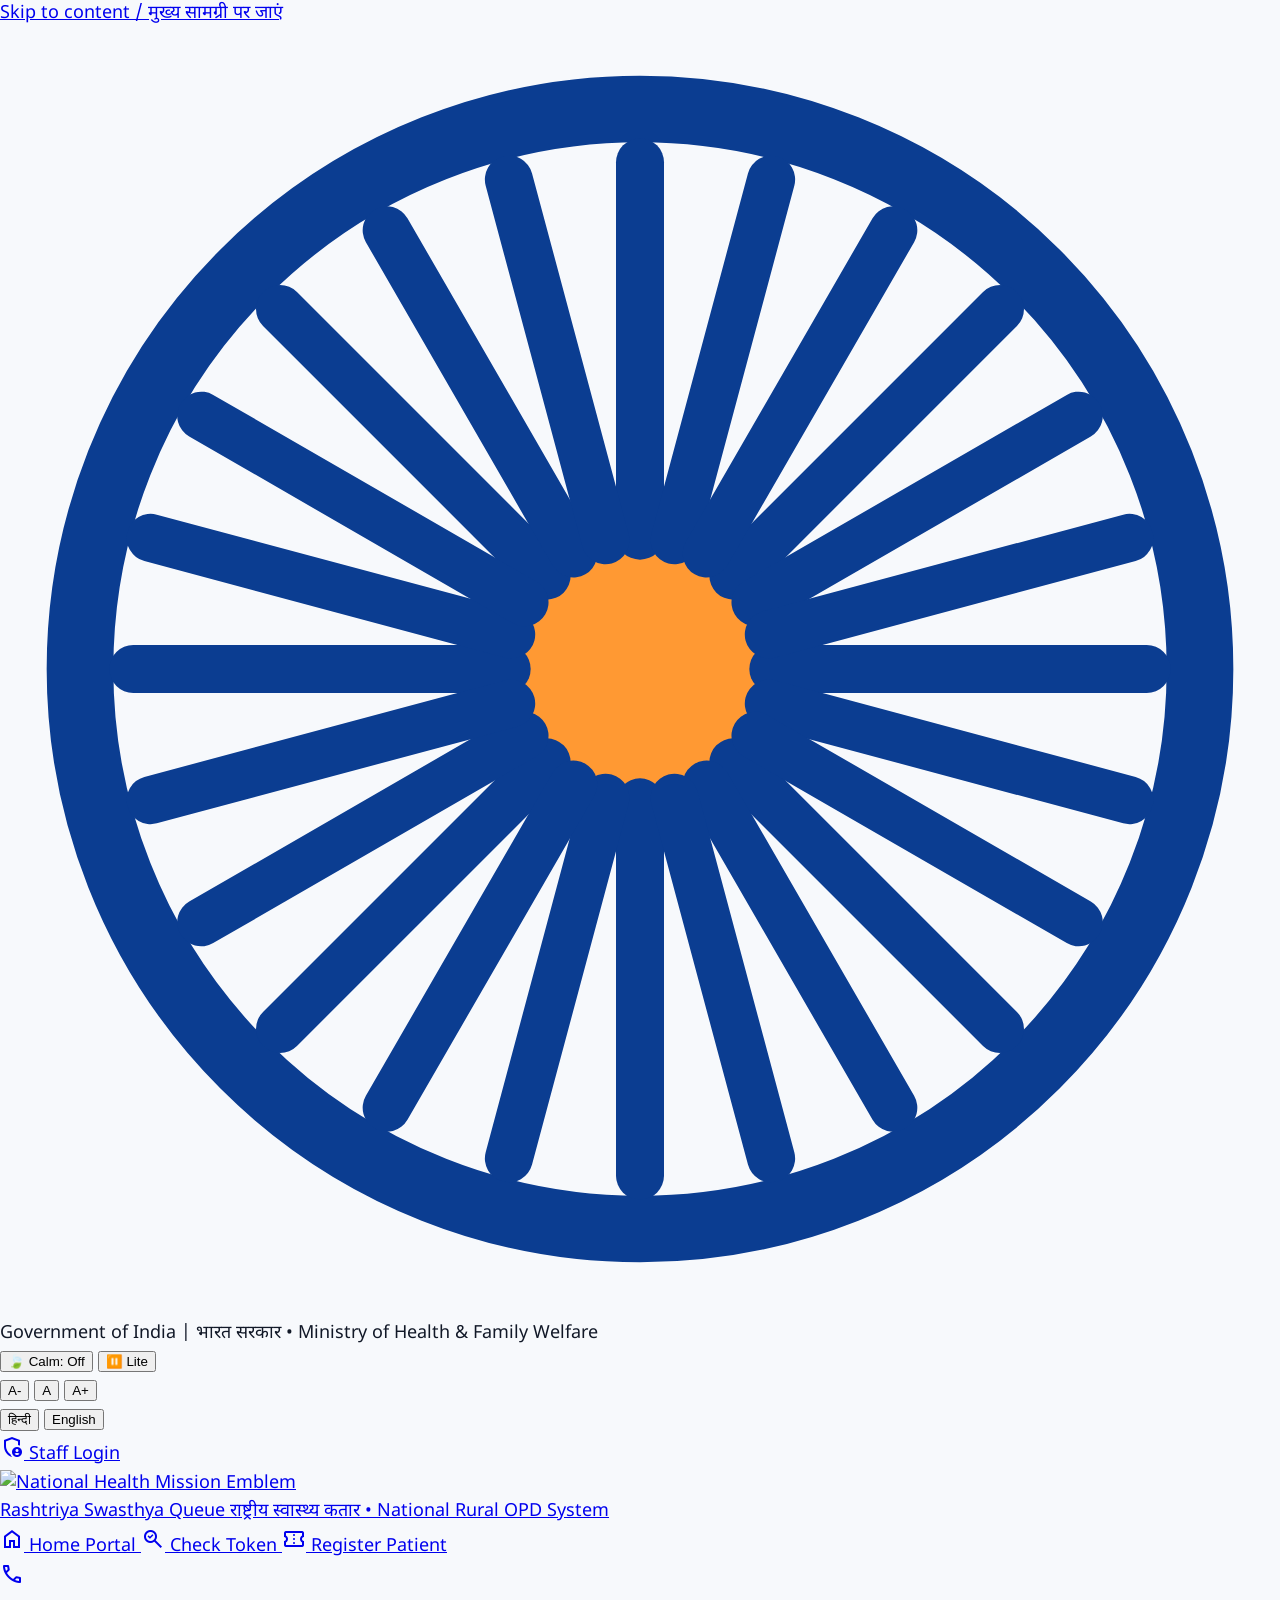
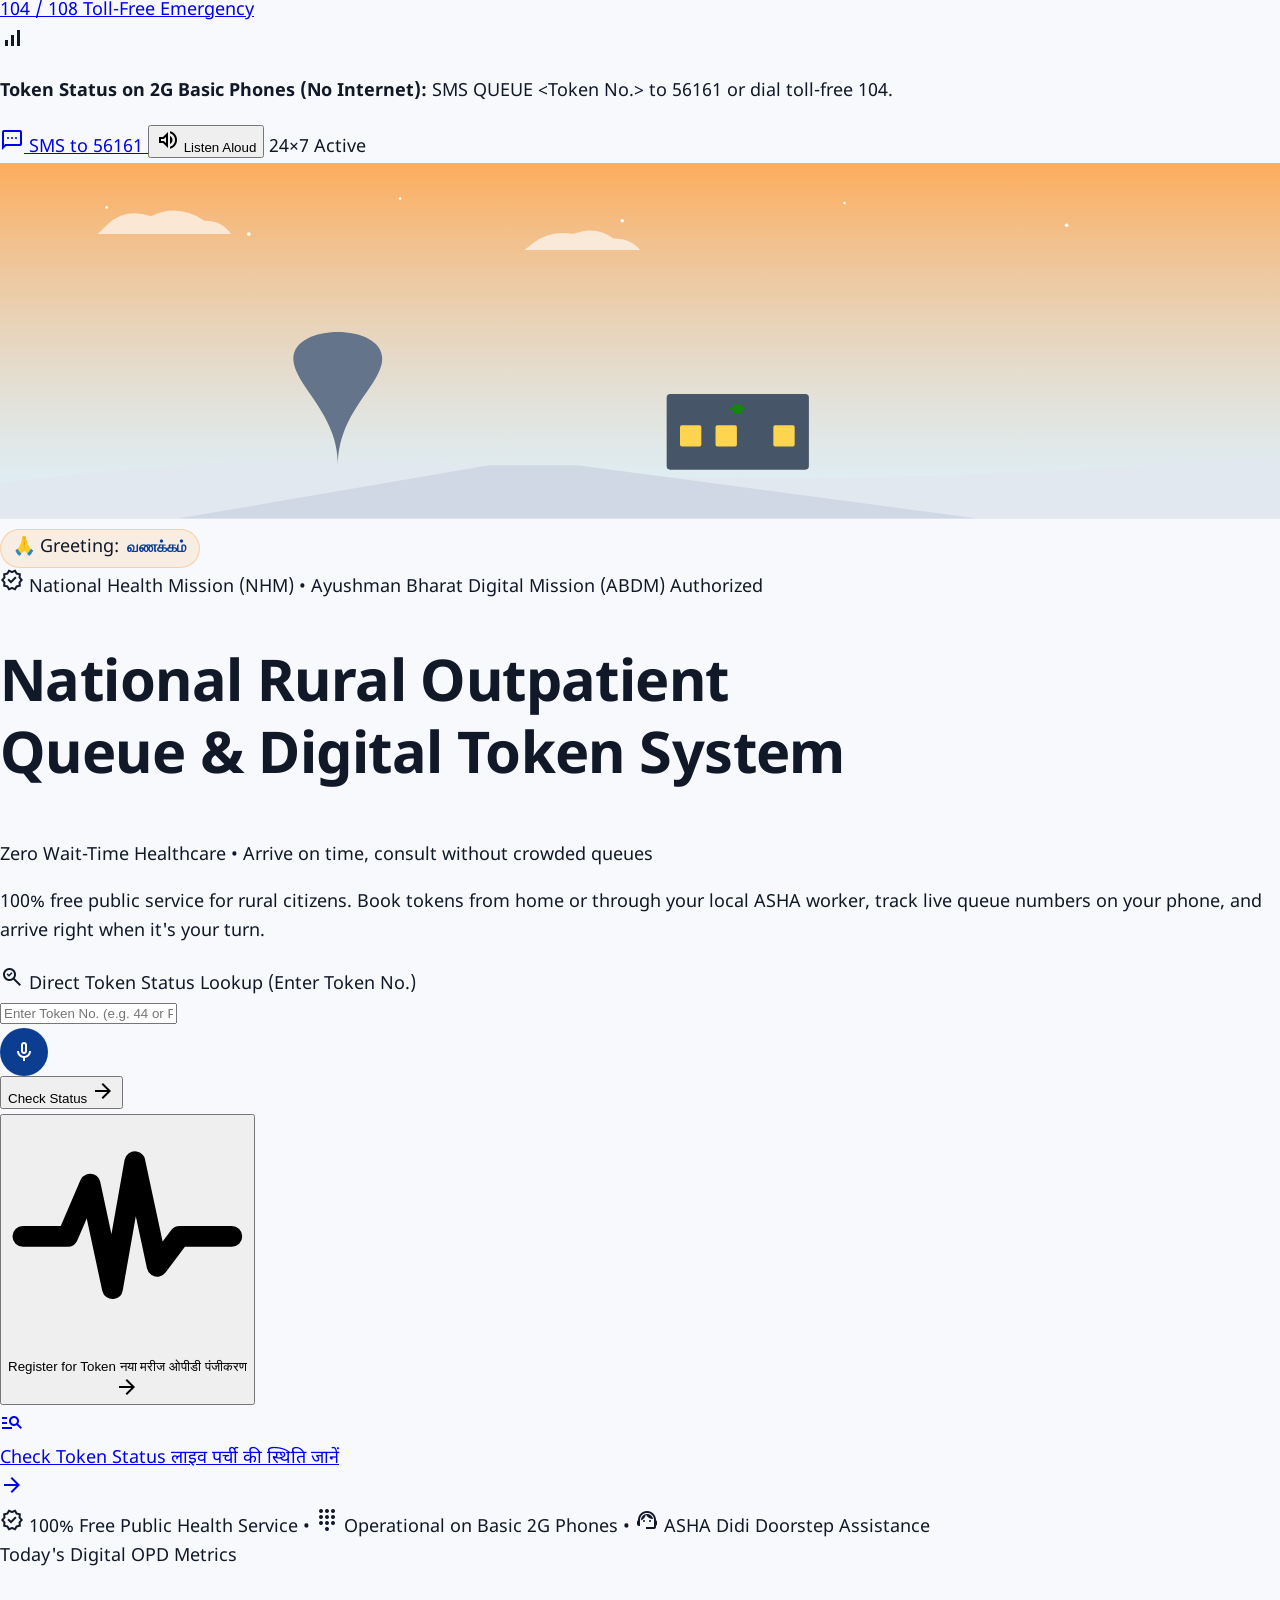
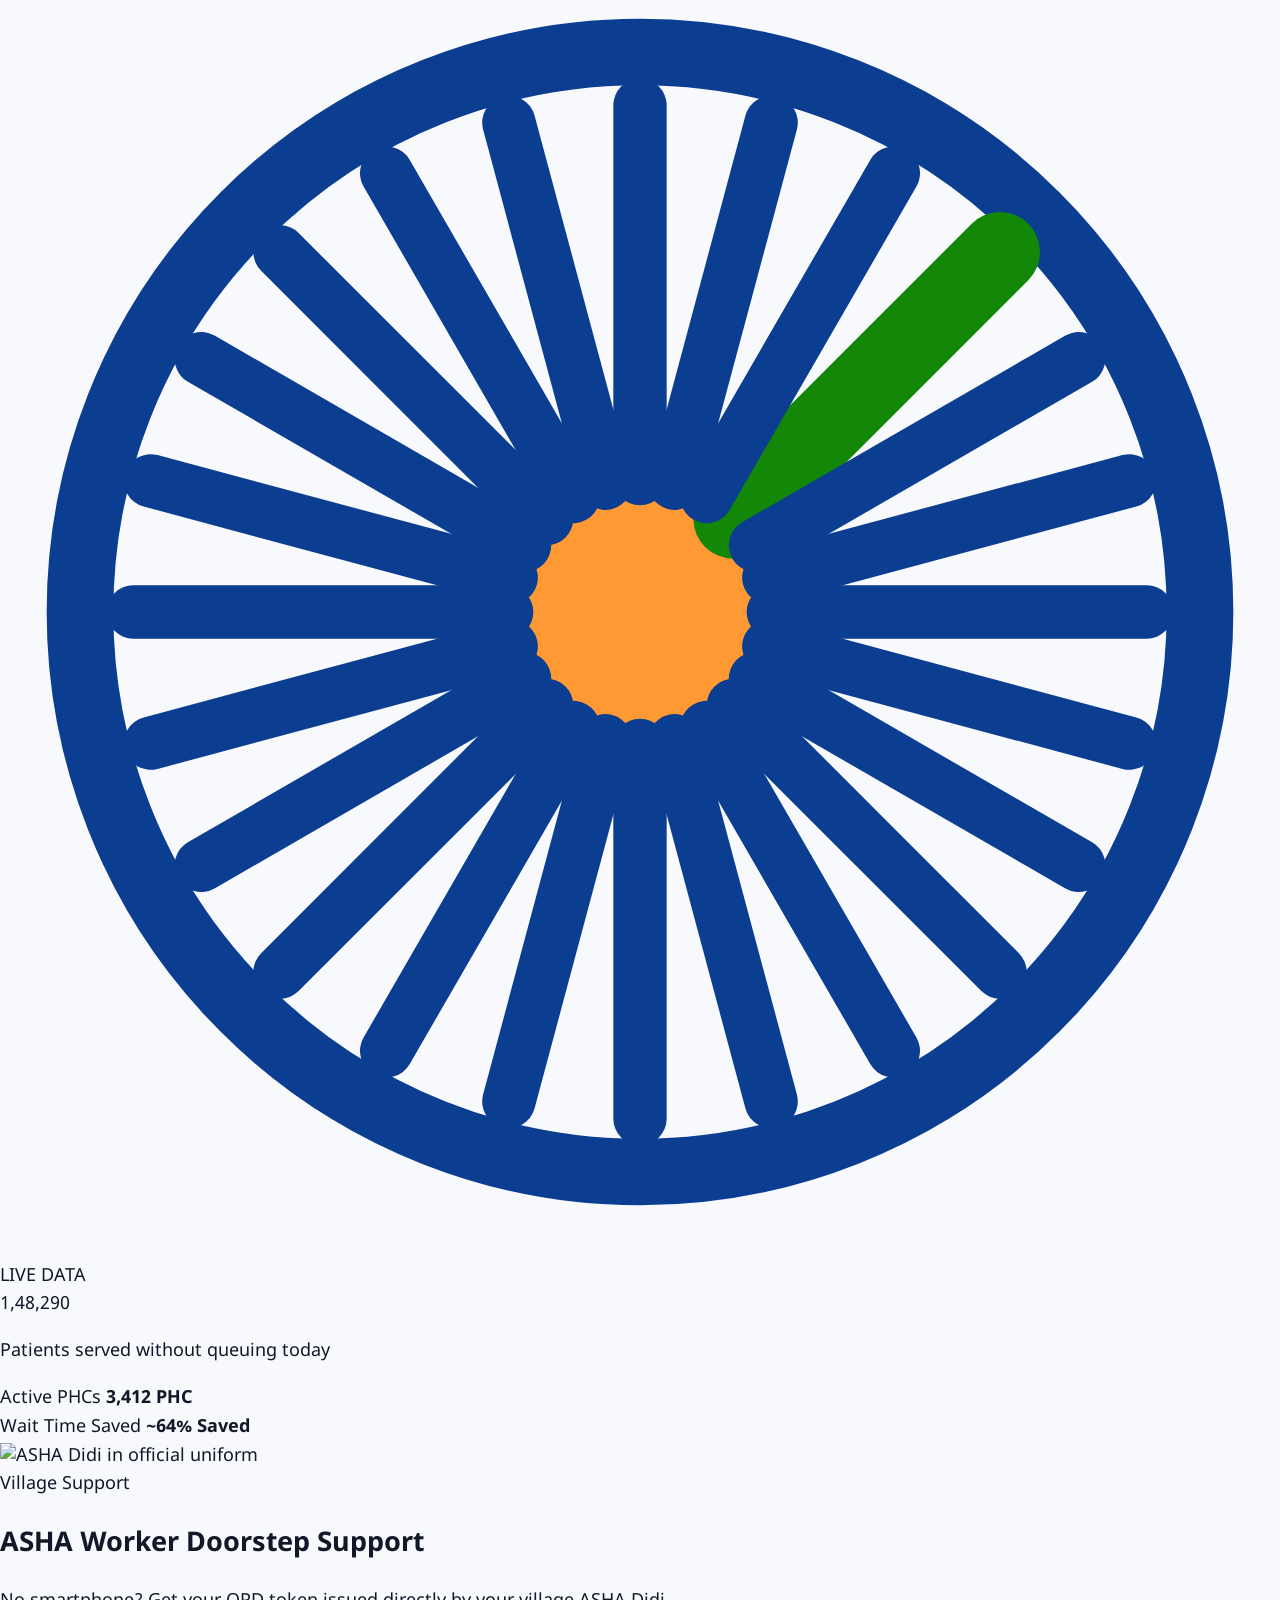
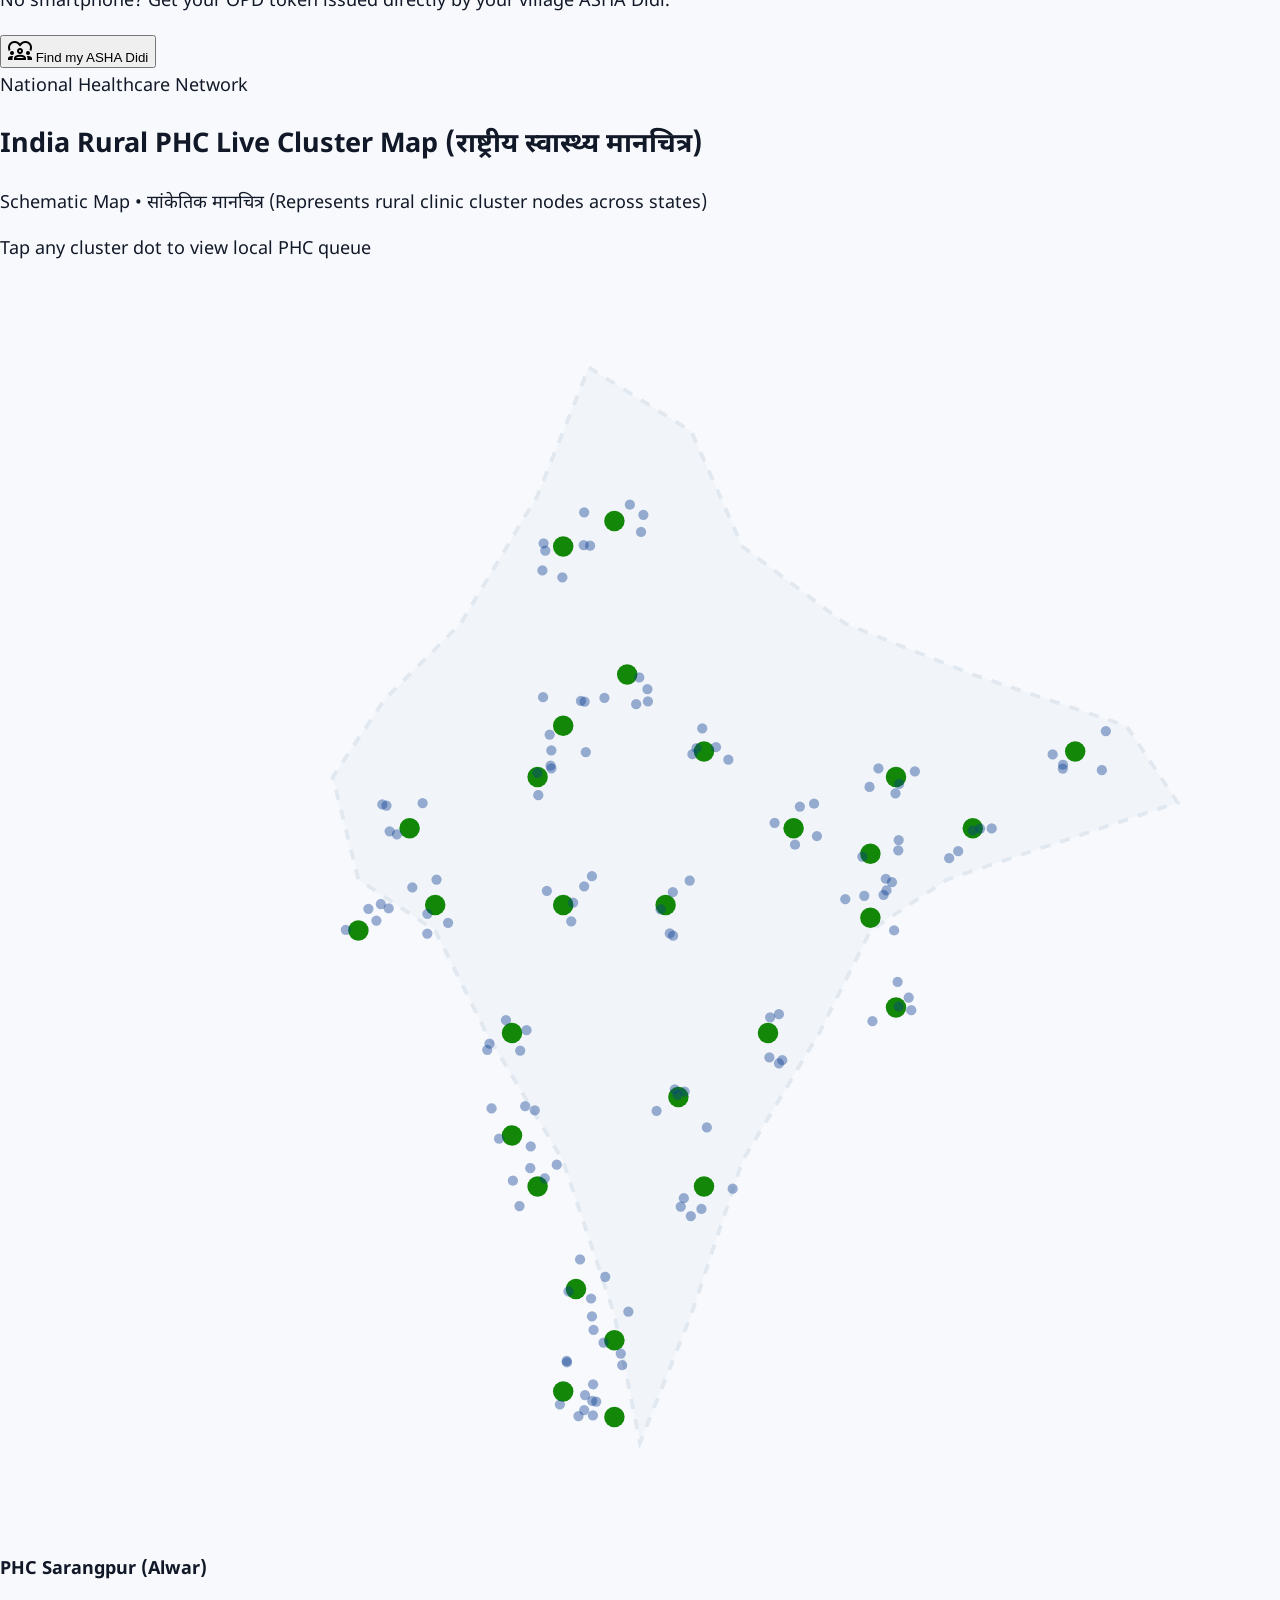
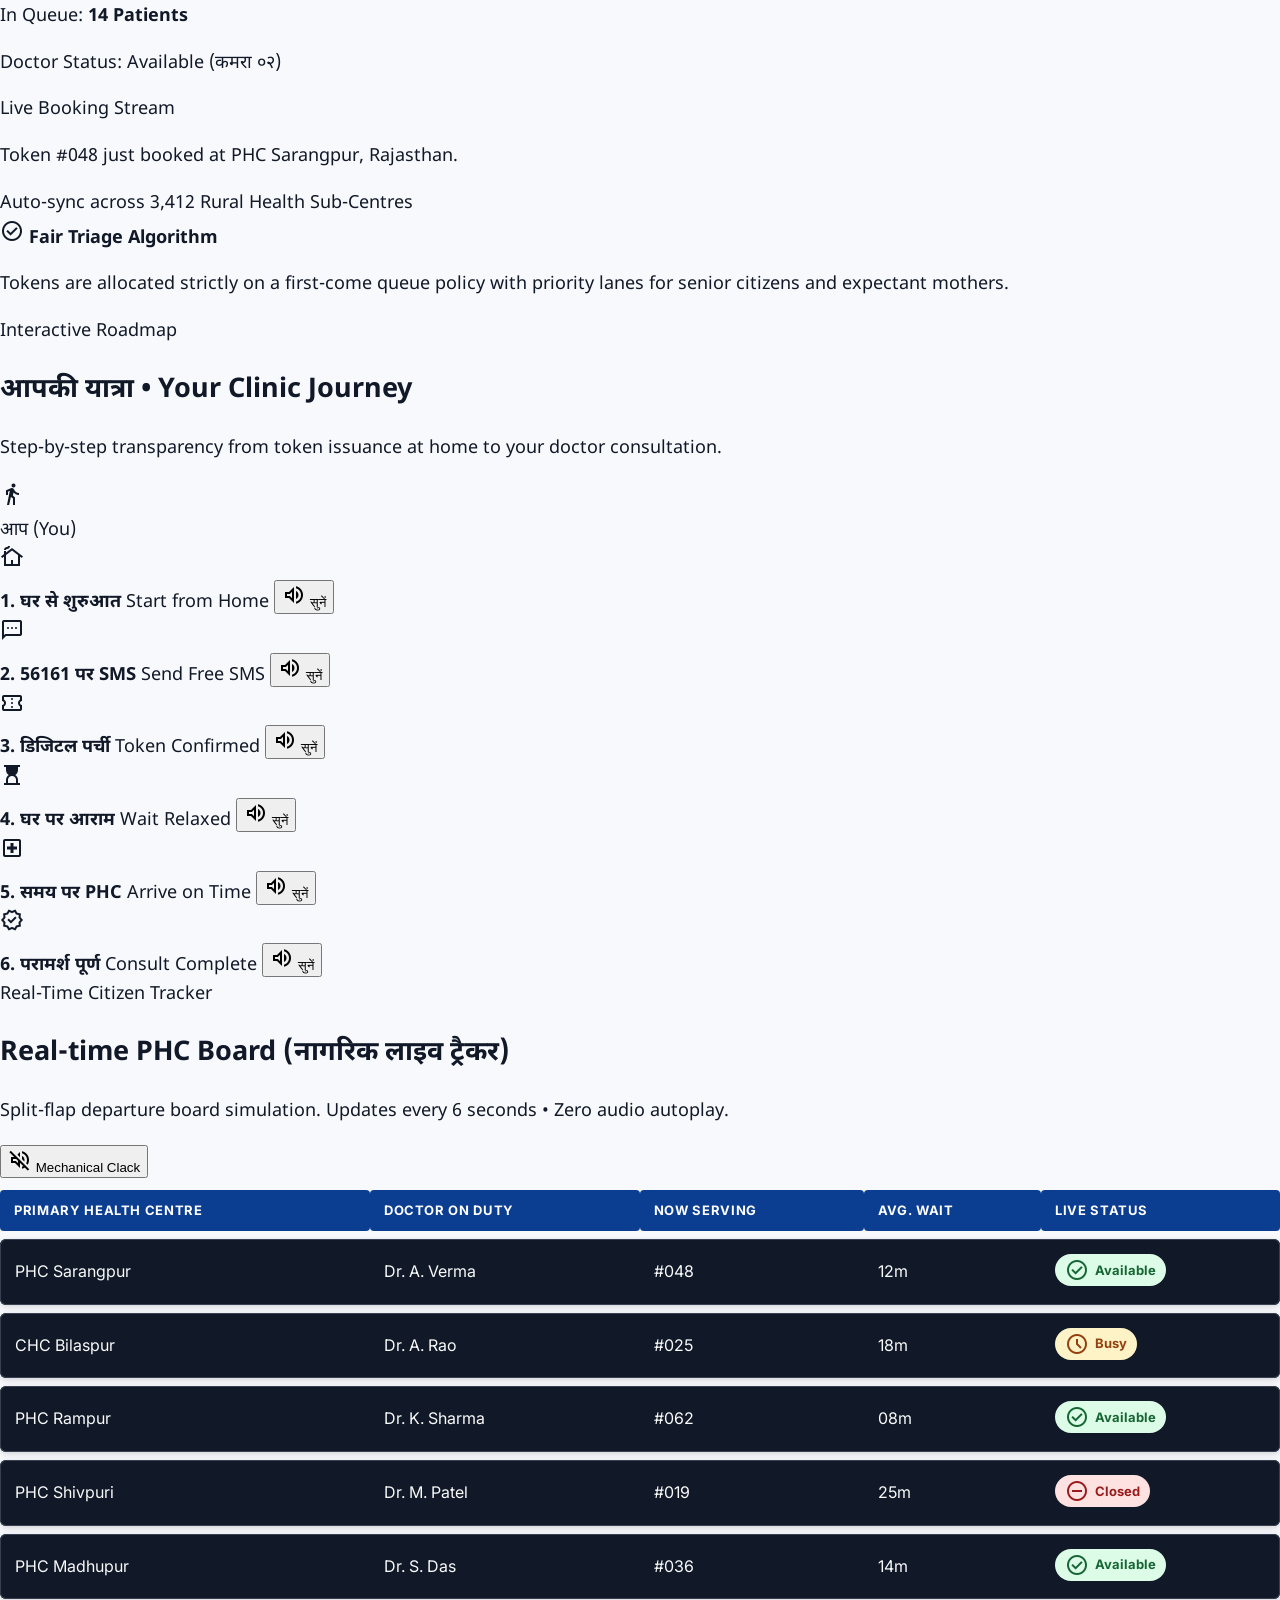
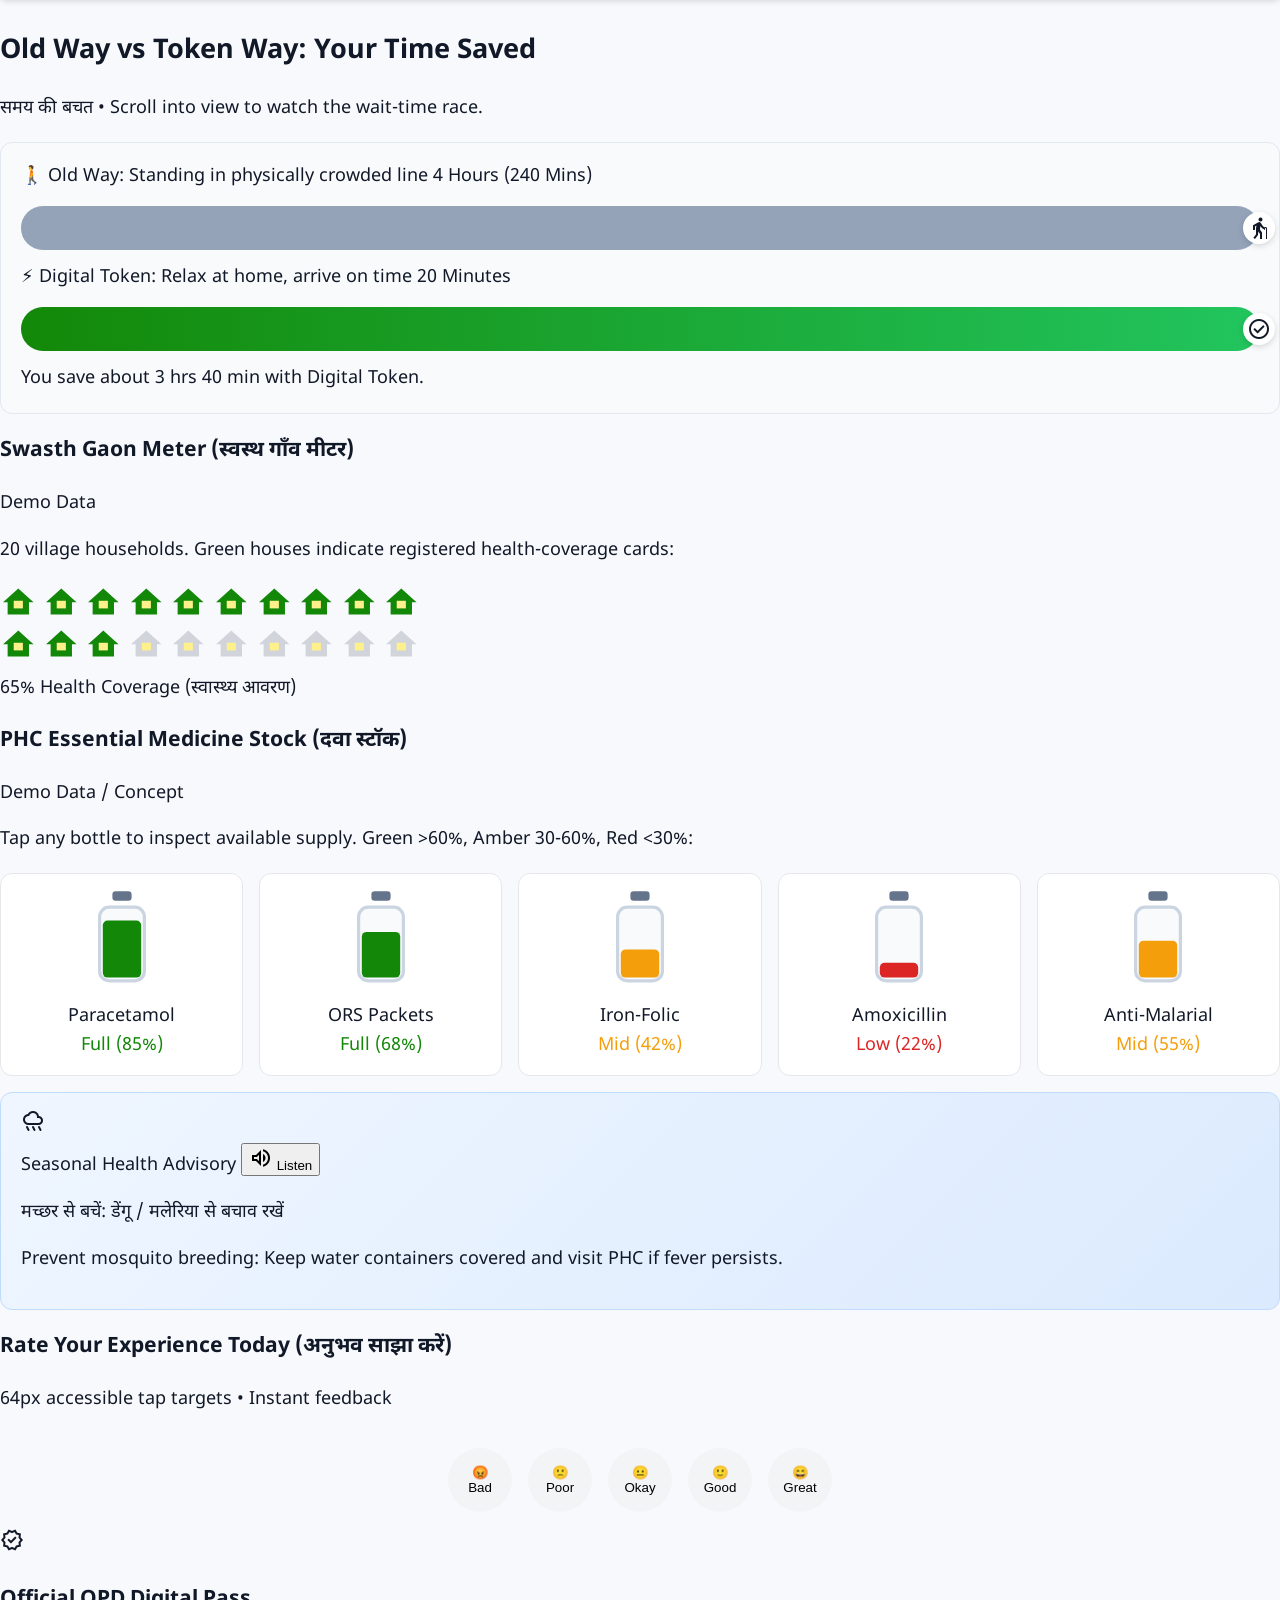
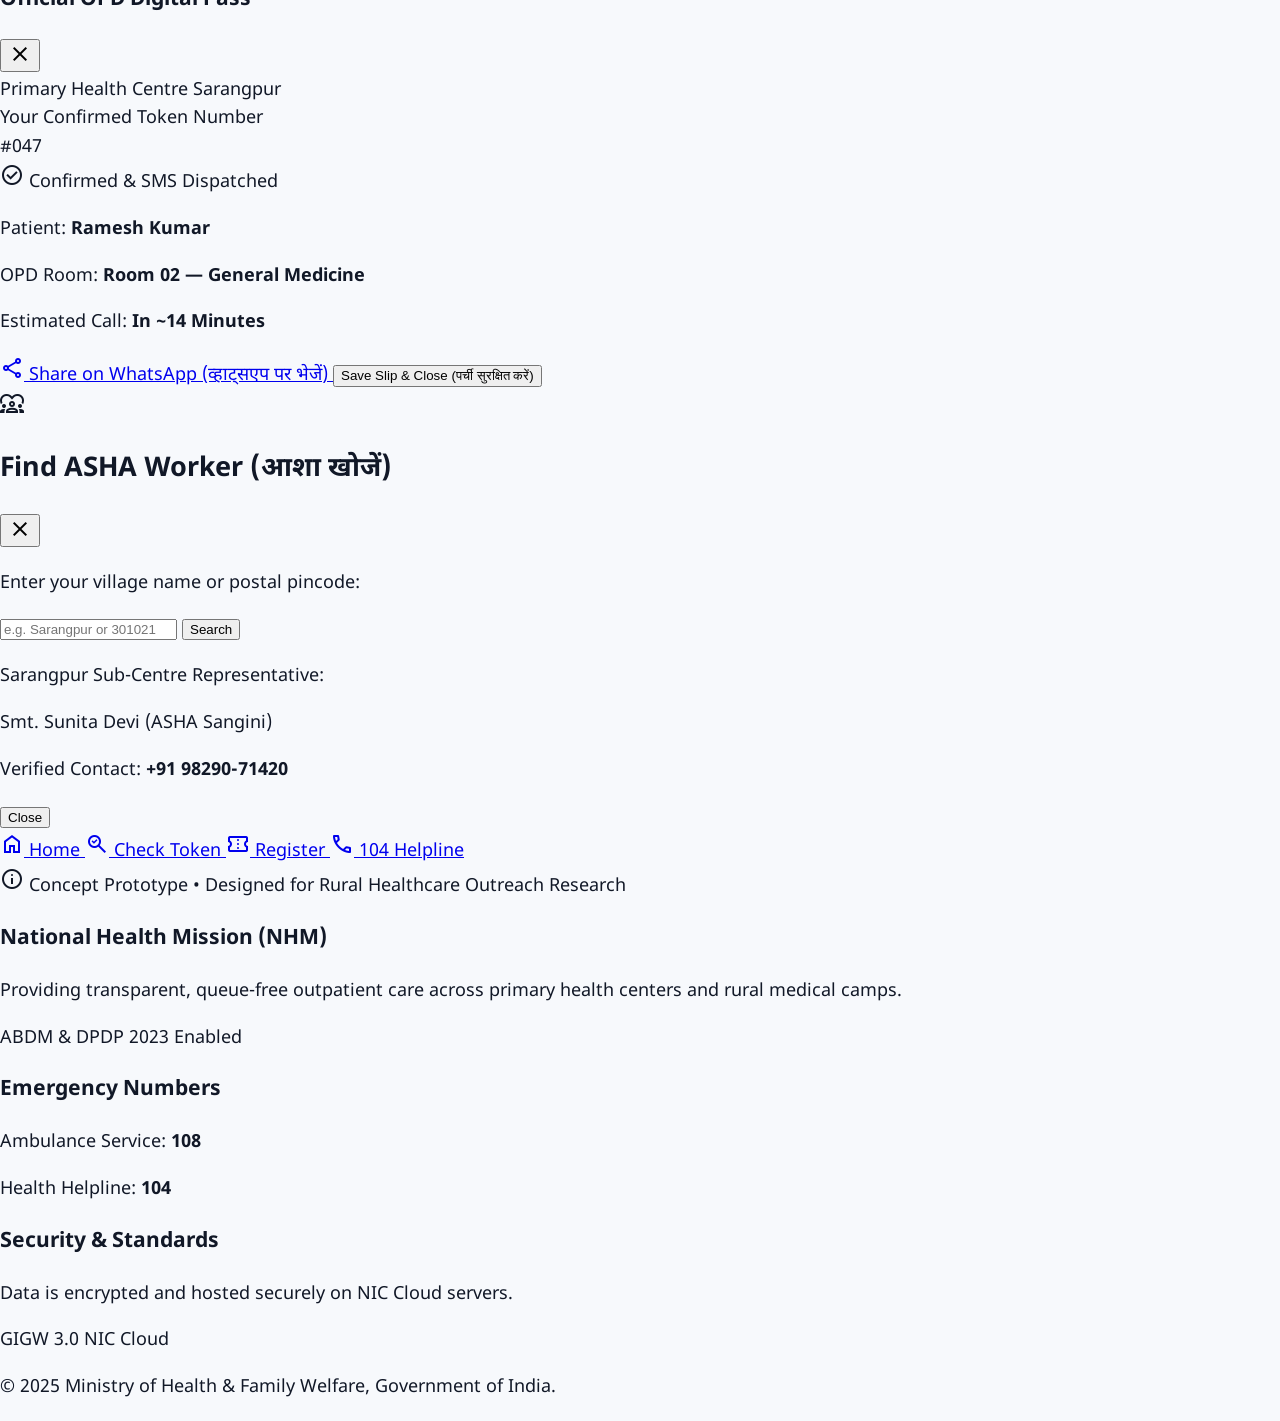
==== commit dbc07c14: "Remove rangoli geometric pattern overlay from hero section" ====
--- a/index.html
+++ b/index.html
@@ -130,15 +130,6 @@
       transition: transform 0.6s cubic-bezier(0.34, 1.56, 0.64, 1);
     }
 
-    /* 6. RANGOLI LOAD REVEAL (2s stroke draw) */
-    .rangoli-path {
-      stroke-dasharray: 600;
-      stroke-dashoffset: 600;
-      animation: drawRangoli 2s ease-out forwards;
-    }
-    @keyframes drawRangoli {
-      to { stroke-dashoffset: 0; }
-    }
 
     /* 7. 3D TICKET TILT */
     .ticket-3d-wrap {
@@ -492,18 +483,6 @@
         </svg>
       </div>
 
-      <!-- 6. Symmetric Rangoli / Kolam Load Reveal (First visit only, 8% permanent opacity) -->
-      <div class="absolute inset-0 pointer-events-none select-none z-0 flex items-center justify-center opacity-8 overflow-hidden" id="rangoli-container">
-        <svg class="w-[450px] h-[450px] text-[#0B3D91]" viewBox="0 0 400 400" fill="none">
-          <!-- Geometric Kolam Line Pattern with stroke-dashoffset -->
-          <circle cx="200" cy="200" r="140" stroke="currentColor" stroke-width="2.5" class="rangoli-path" />
-          <circle cx="200" cy="200" r="80" stroke="currentColor" stroke-width="2" class="rangoli-path" />
-          <path d="M200 40 L200 360 M40 200 L360 200" stroke="currentColor" stroke-width="2" class="rangoli-path" />
-          <path d="M86 86 L314 314 M86 314 L314 86" stroke="currentColor" stroke-width="2" class="rangoli-path" />
-          <polygon points="200,60 340,200 200,340 60,200" stroke="currentColor" stroke-width="2" fill="none" class="rangoli-path" />
-          <polygon points="200,100 300,200 200,300 100,200" stroke="currentColor" stroke-width="1.8" fill="none" class="rangoli-path" />
-        </svg>
-      </div>
 
       <!-- Hero Main Content Grid -->
       <div class="max-w-7xl mx-auto grid grid-cols-1 lg:grid-cols-12 gap-8 items-start relative z-10">
@@ -1644,16 +1623,6 @@
       }
     }
 
-    // -------------------------------------------------------------------------
-    // 6. RANGOLI LOAD REVEAL (First visit check)
-    // -------------------------------------------------------------------------
-    function checkRangoliLoad() {
-      const seen = localStorage.getItem('swasthya_rangoli_seen');
-      if (!seen) {
-        localStorage.setItem('swasthya_rangoli_seen', 'true');
-        // Let animation run, then it settles at 8%
-      }
-    }
 
     // -------------------------------------------------------------------------
     // 7. 3D TOKEN TICKET MODAL (Tilt on drag/device orientation)
@@ -1910,7 +1879,6 @@
       initIndiaDotMap();
       initVillageSky();
       initScrollJourney();
-      checkRangoliLoad();
 
       // 5. Start FPS Monitor
     });
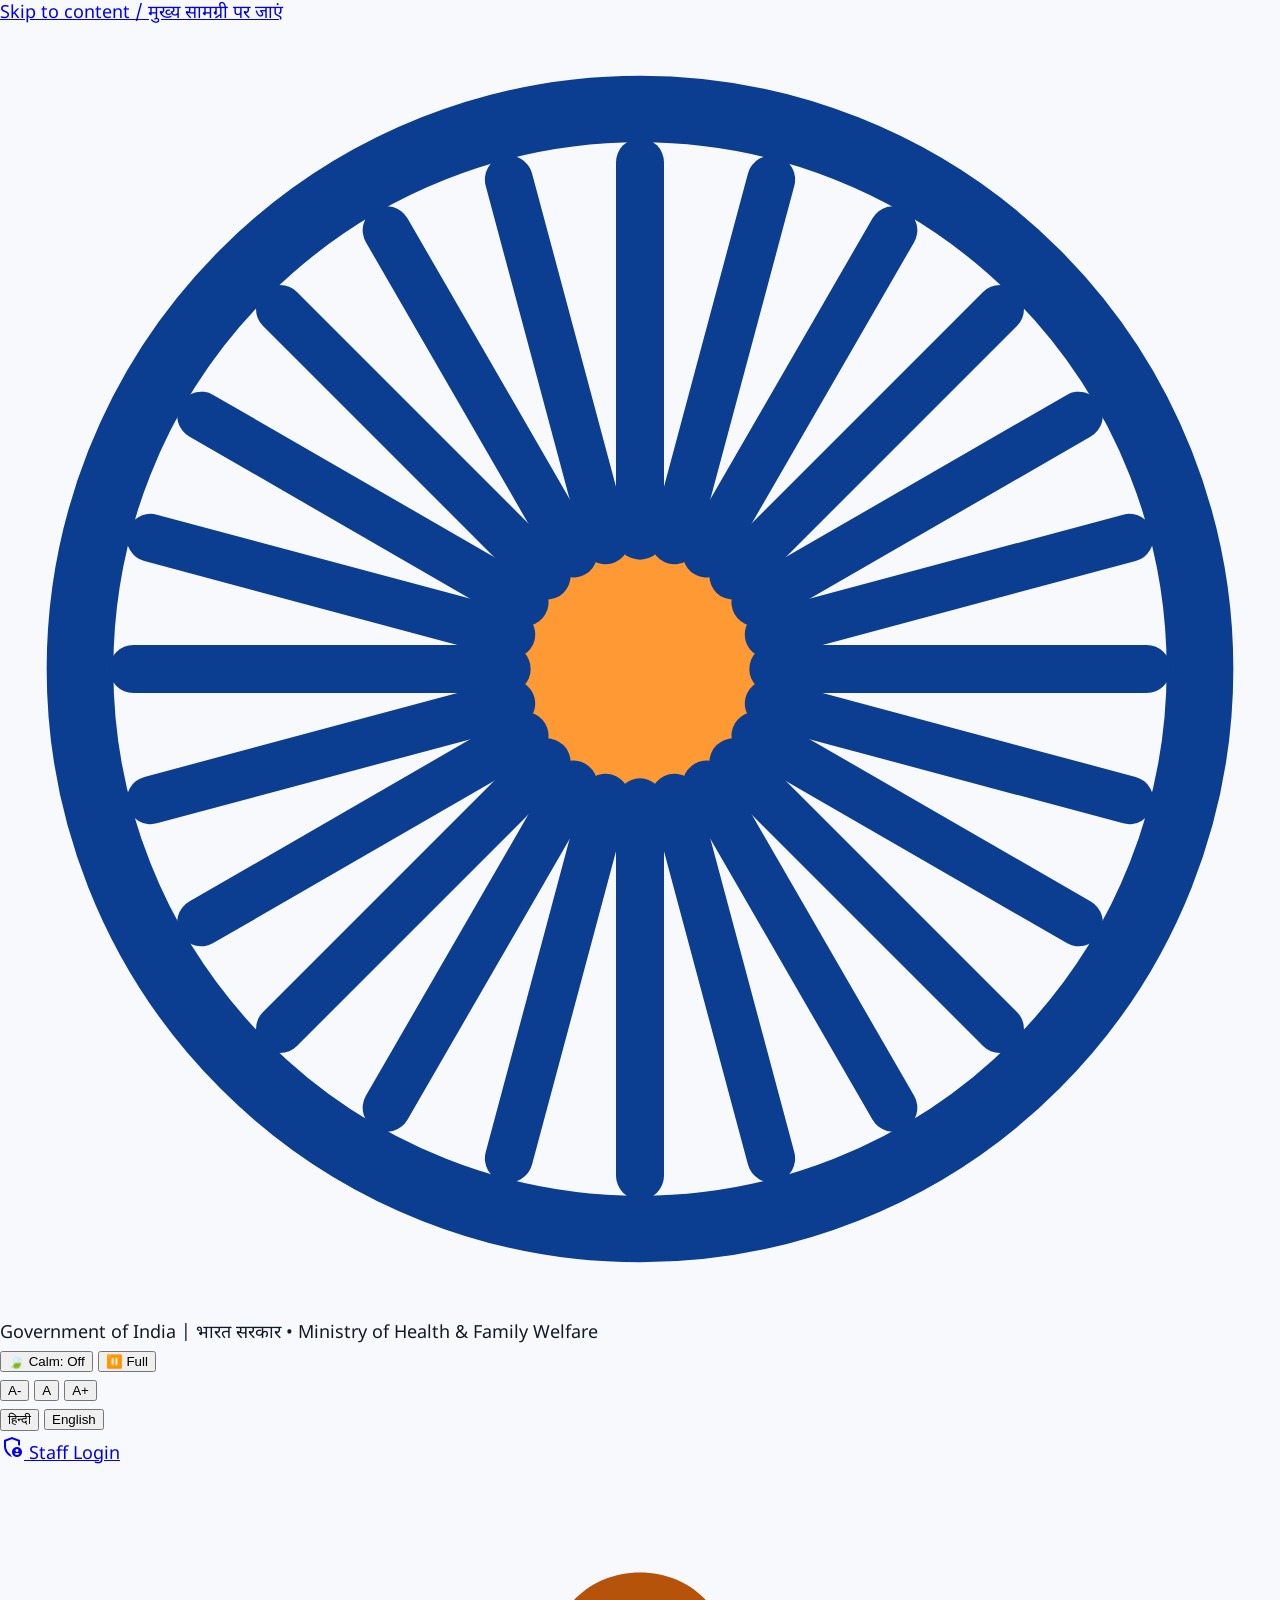
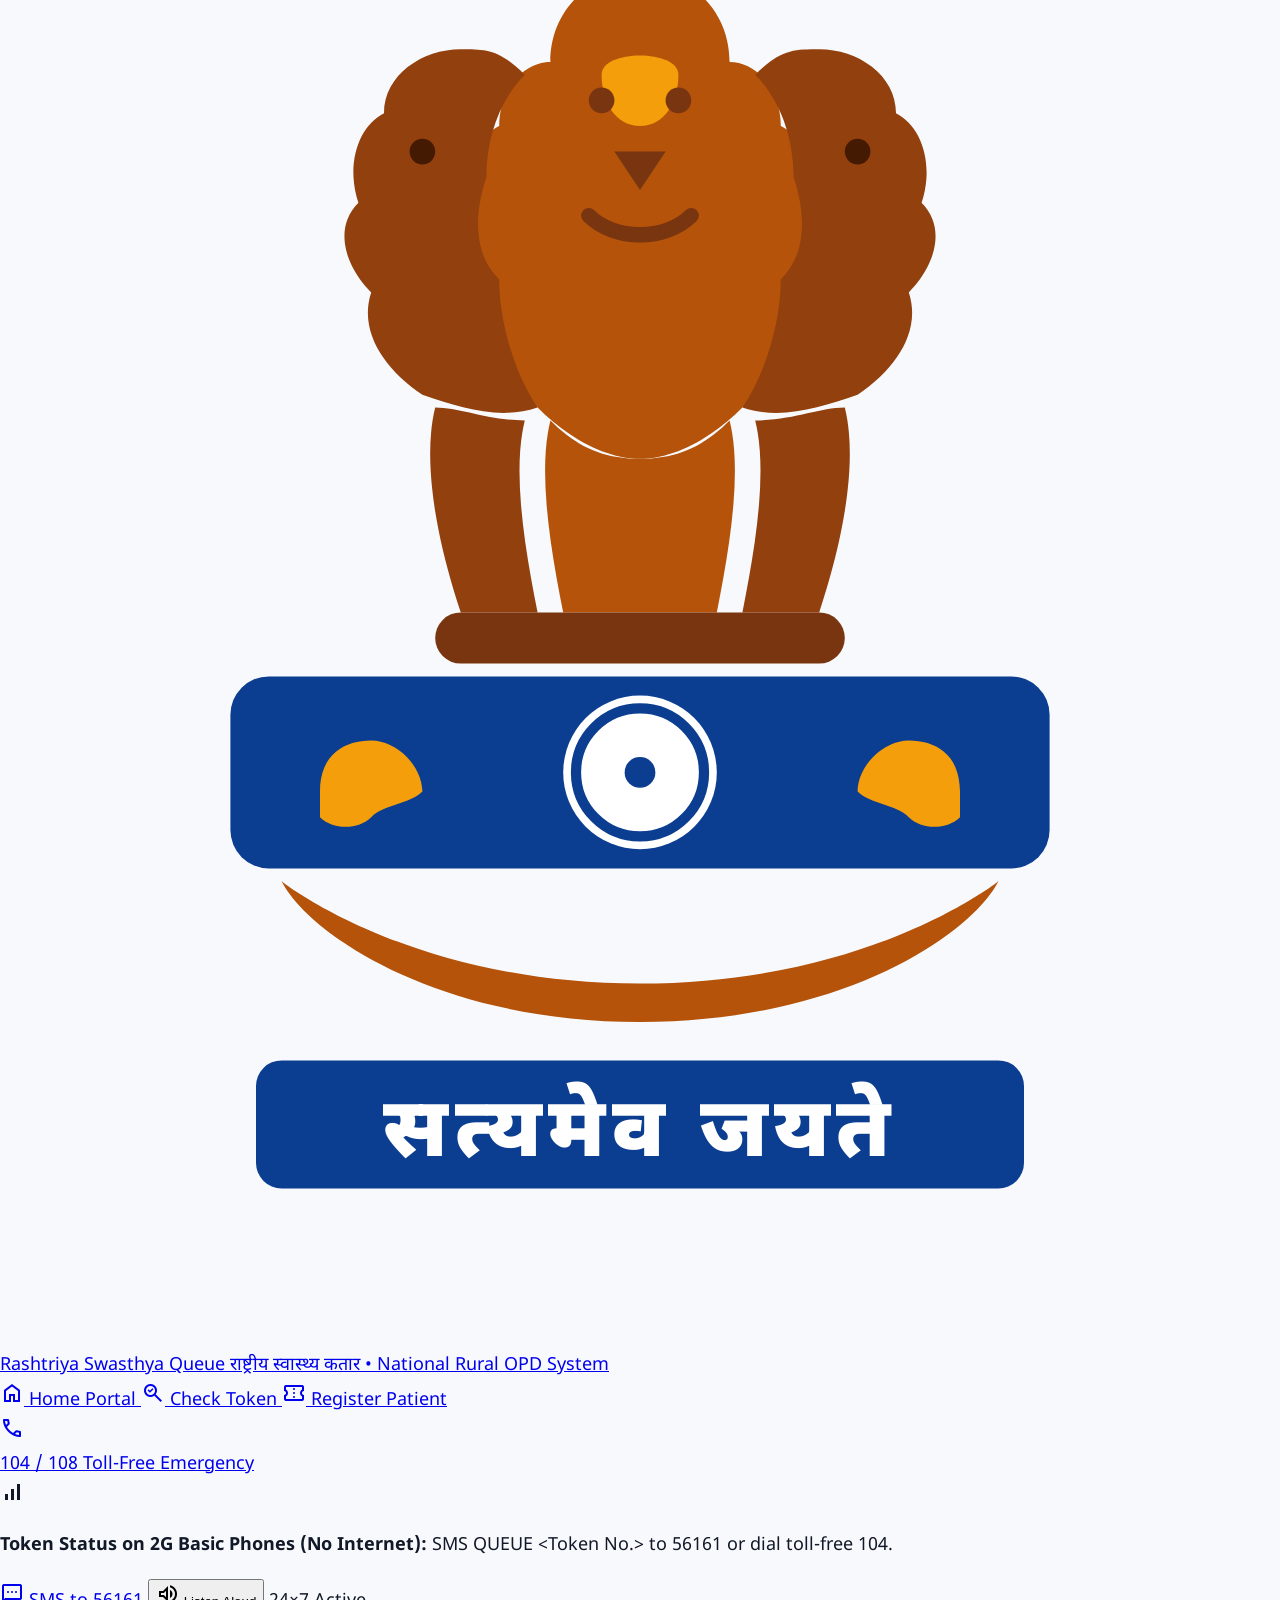
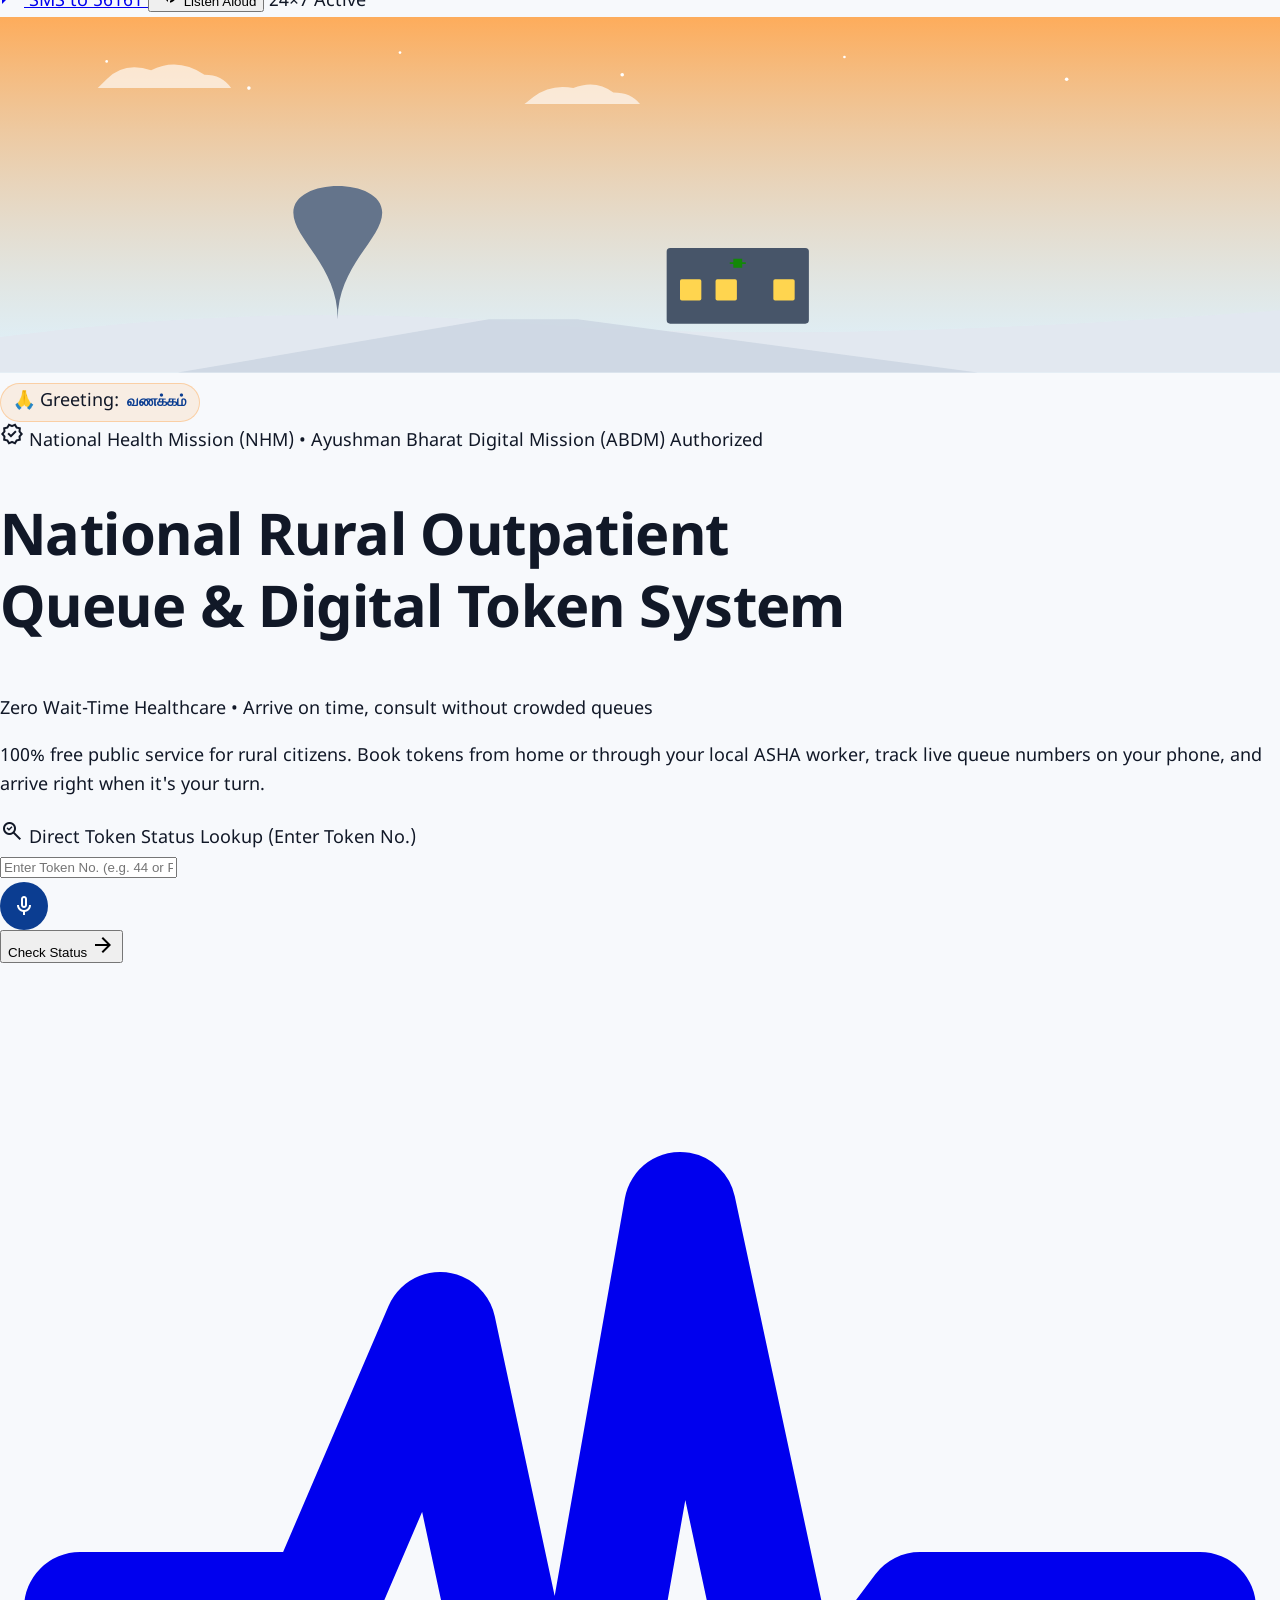
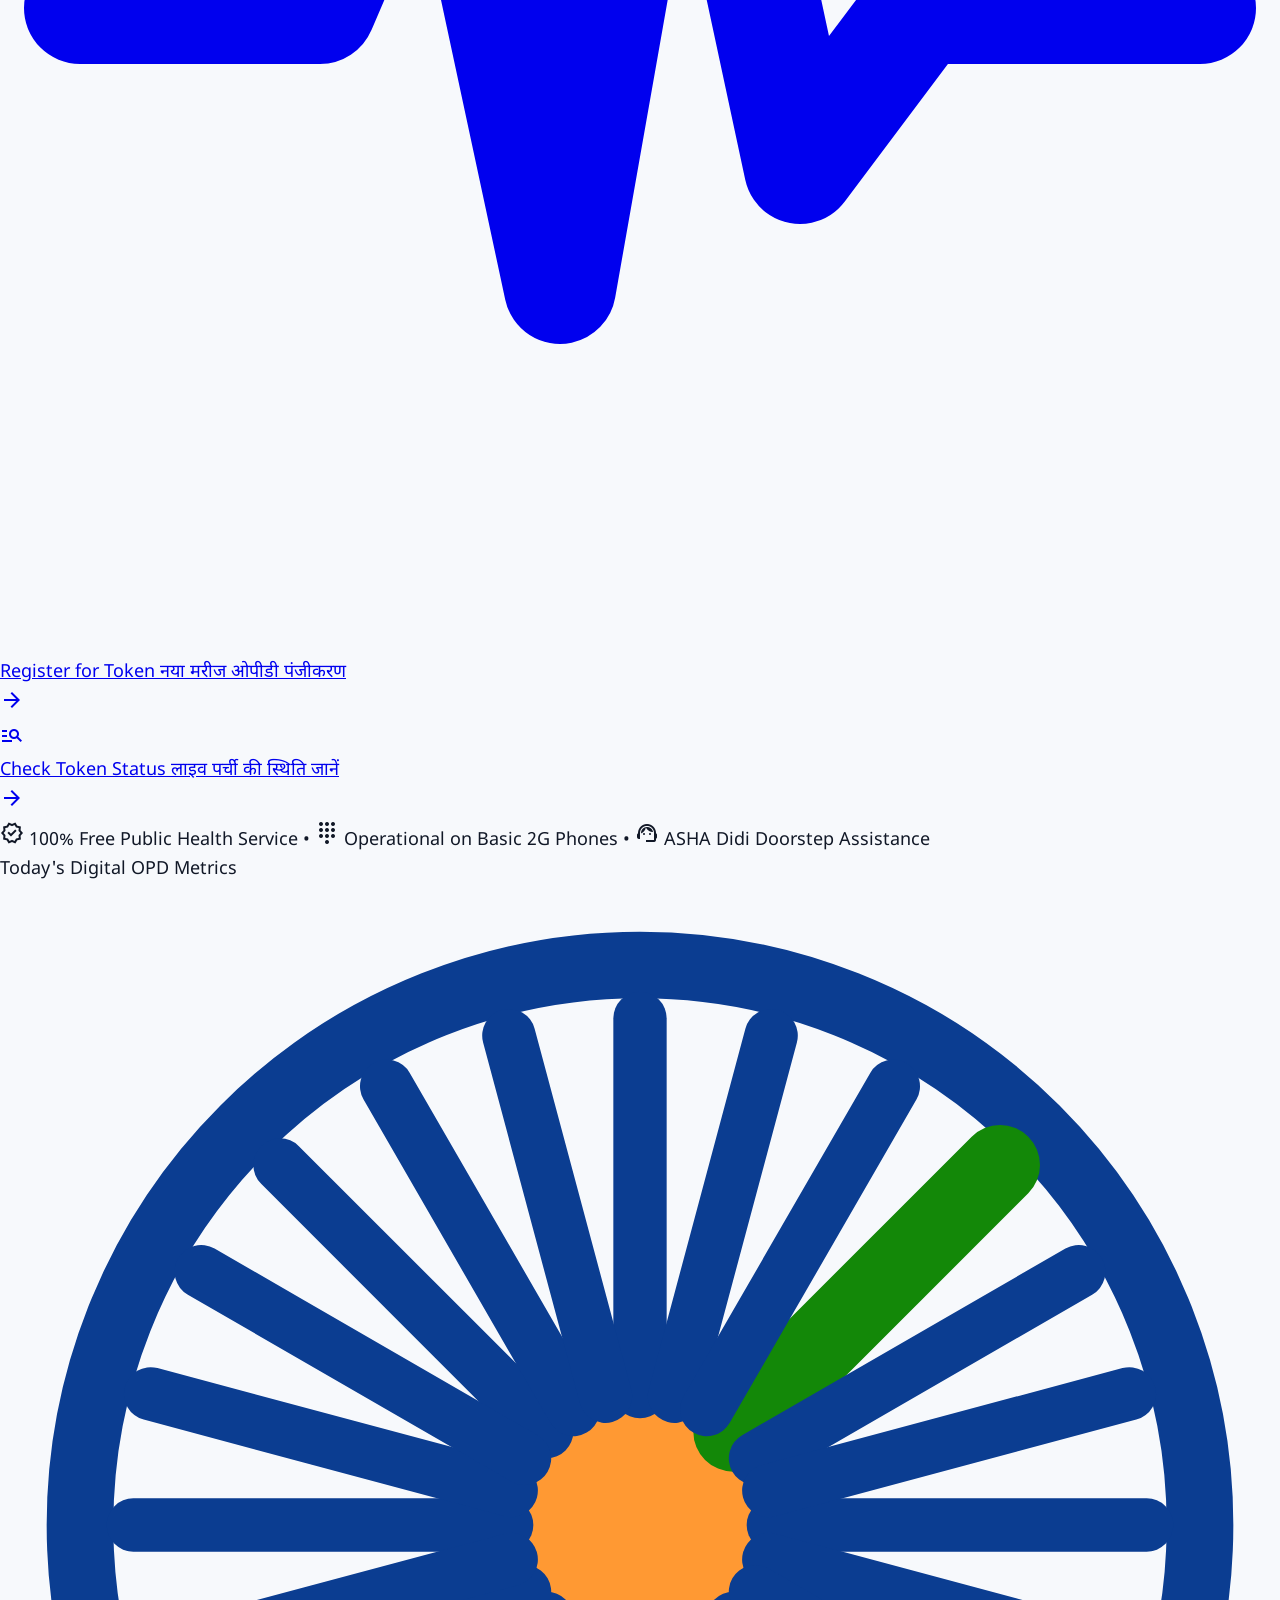
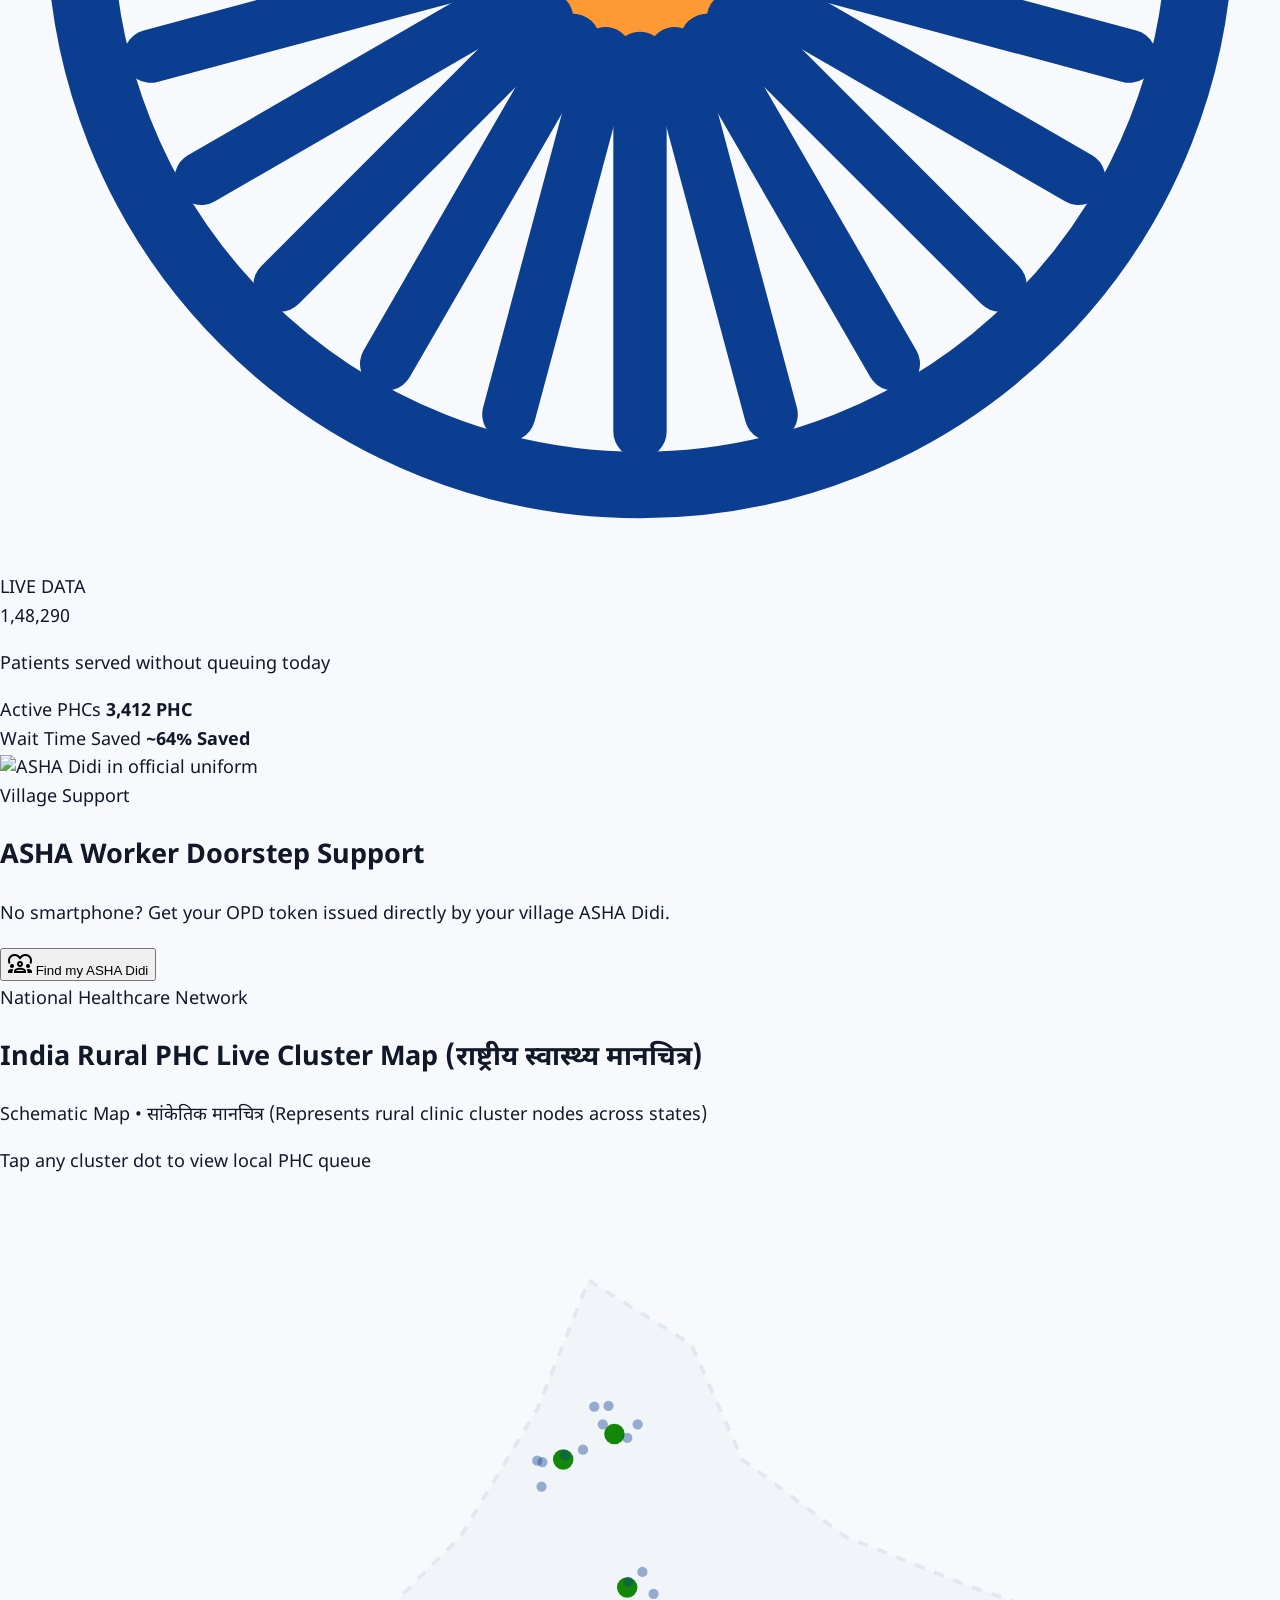
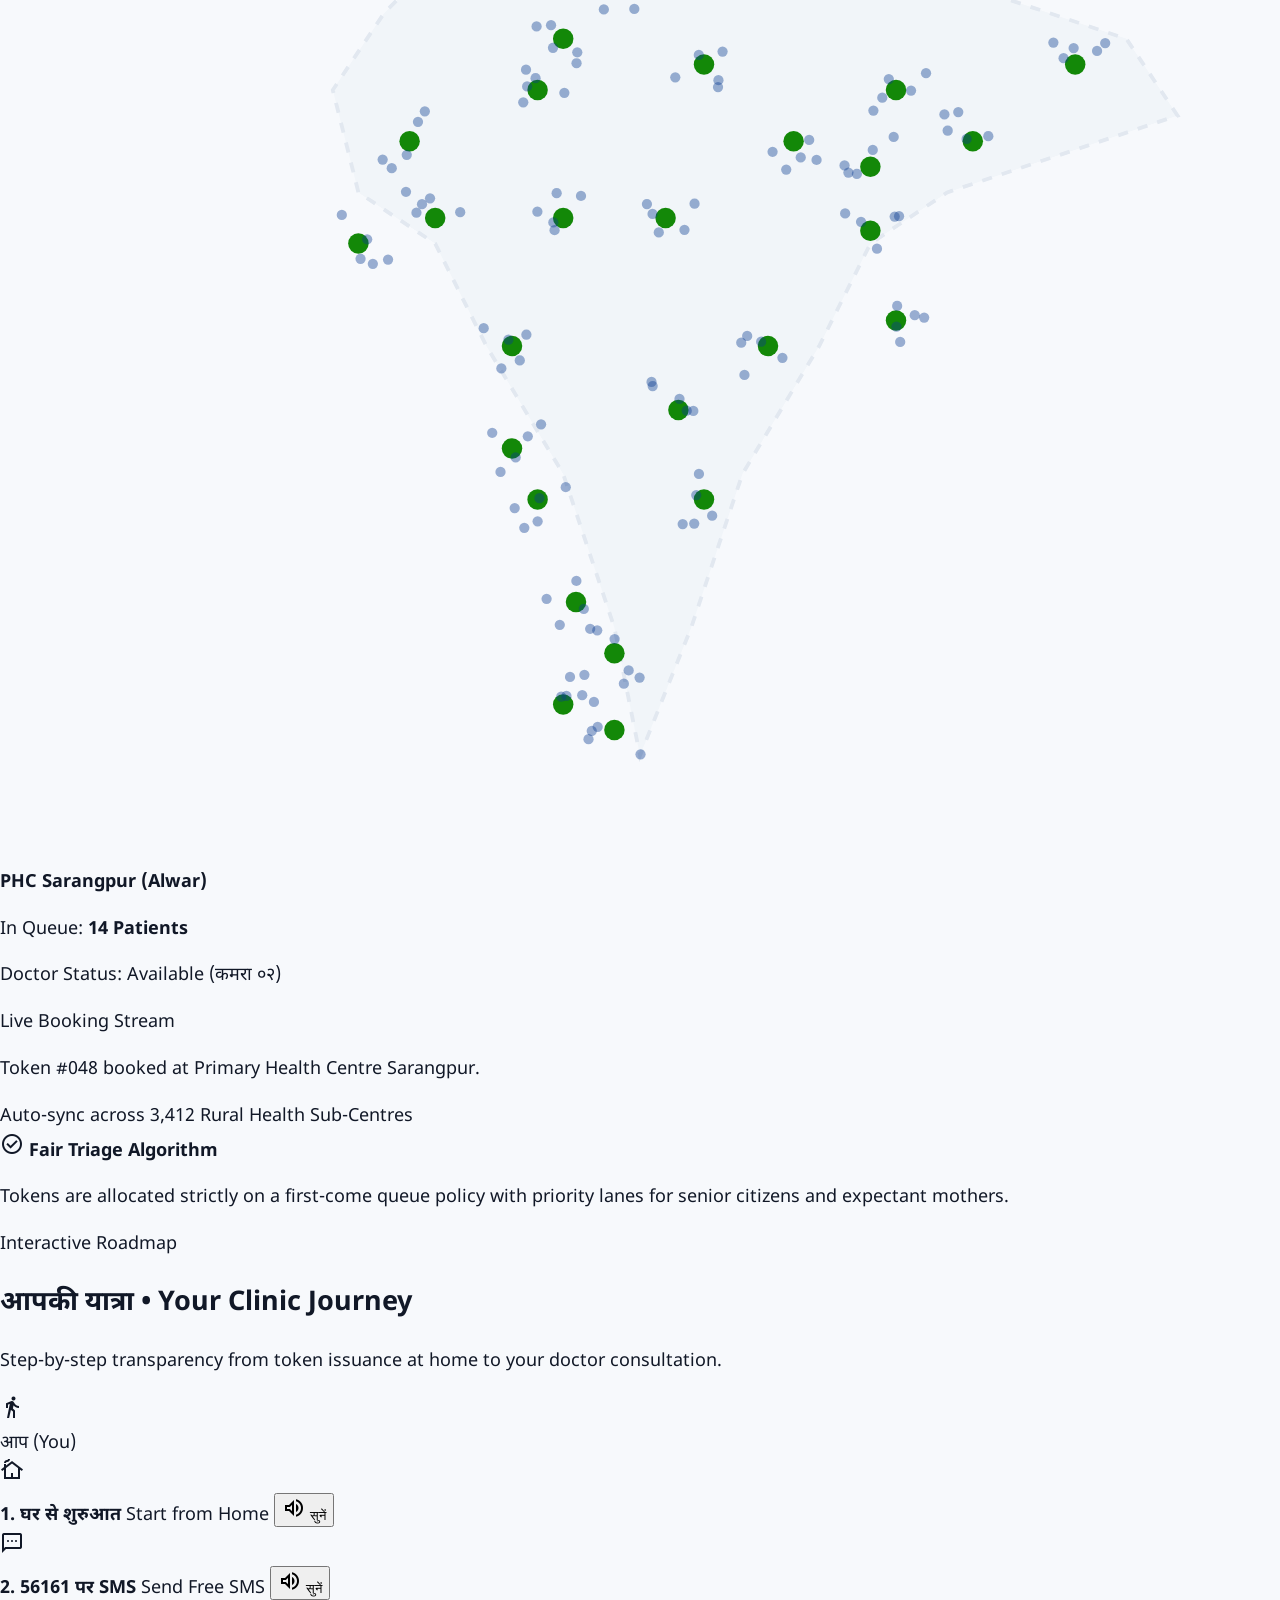
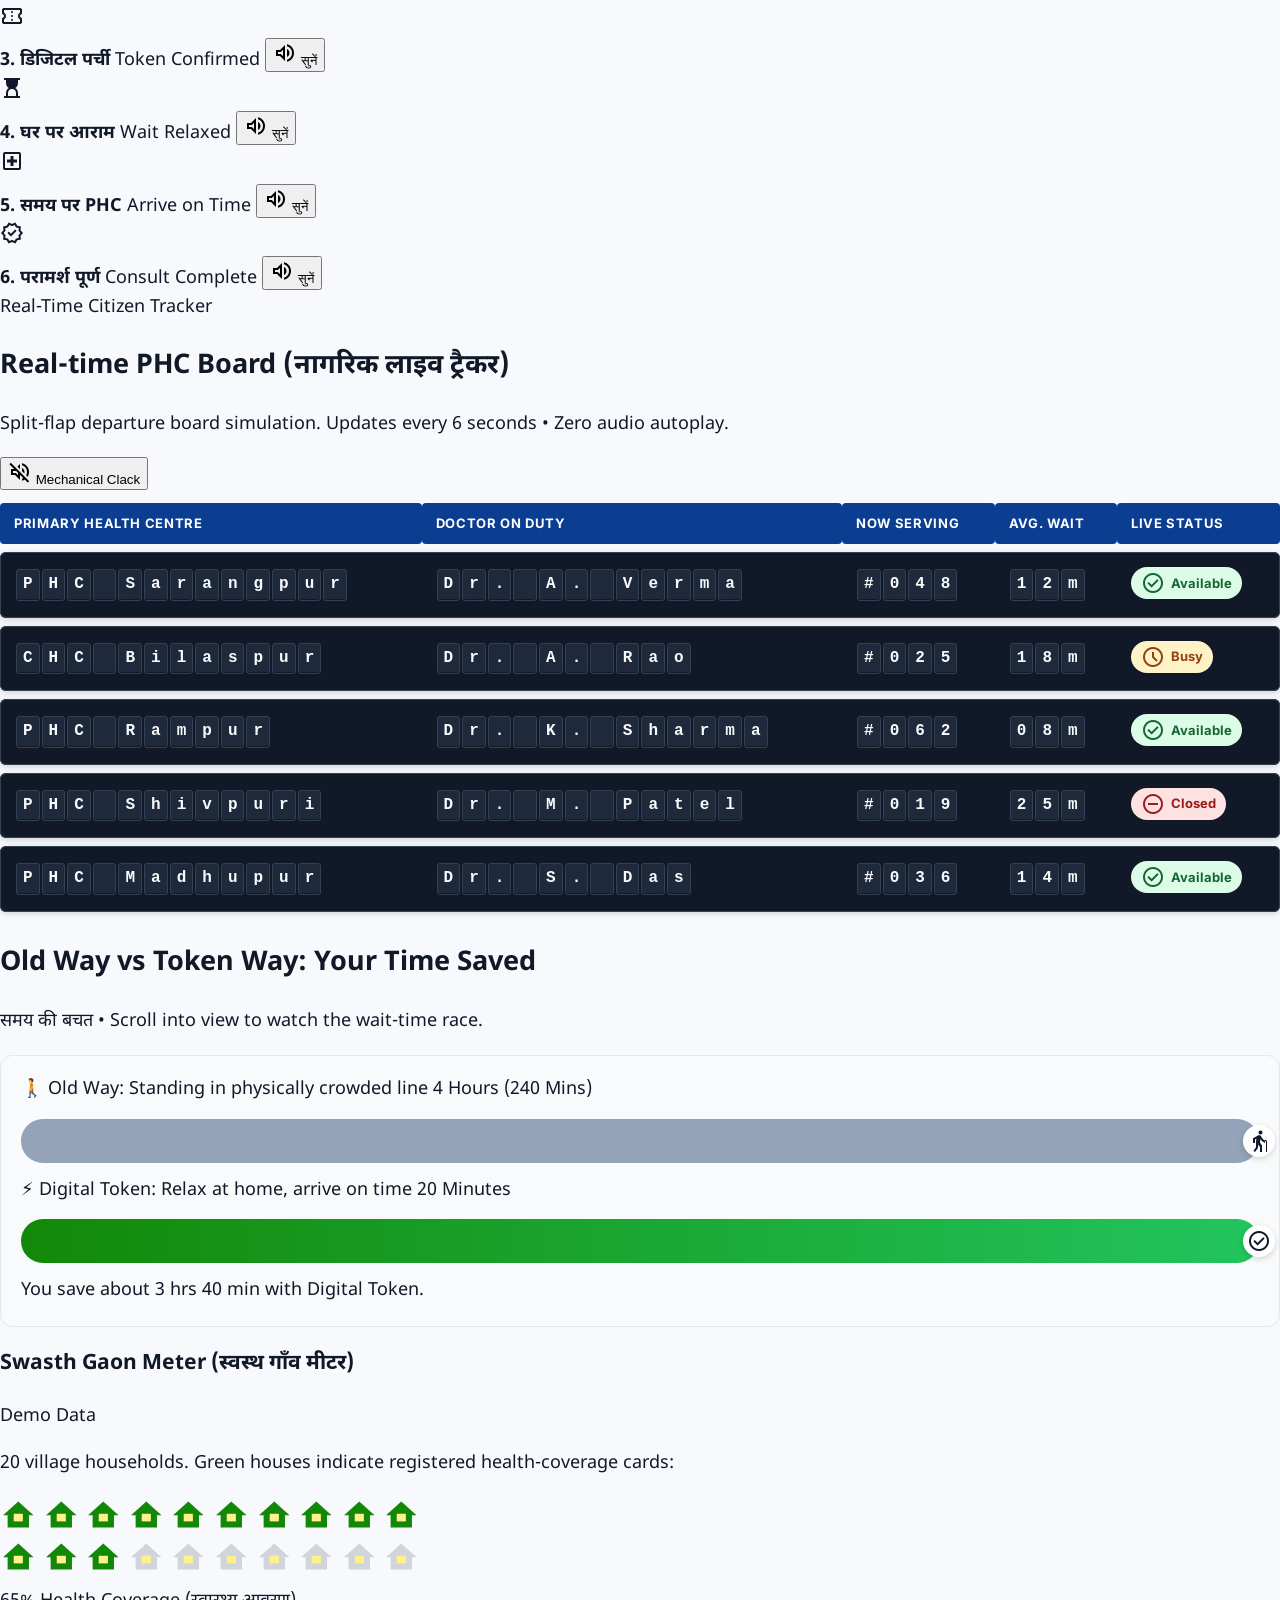
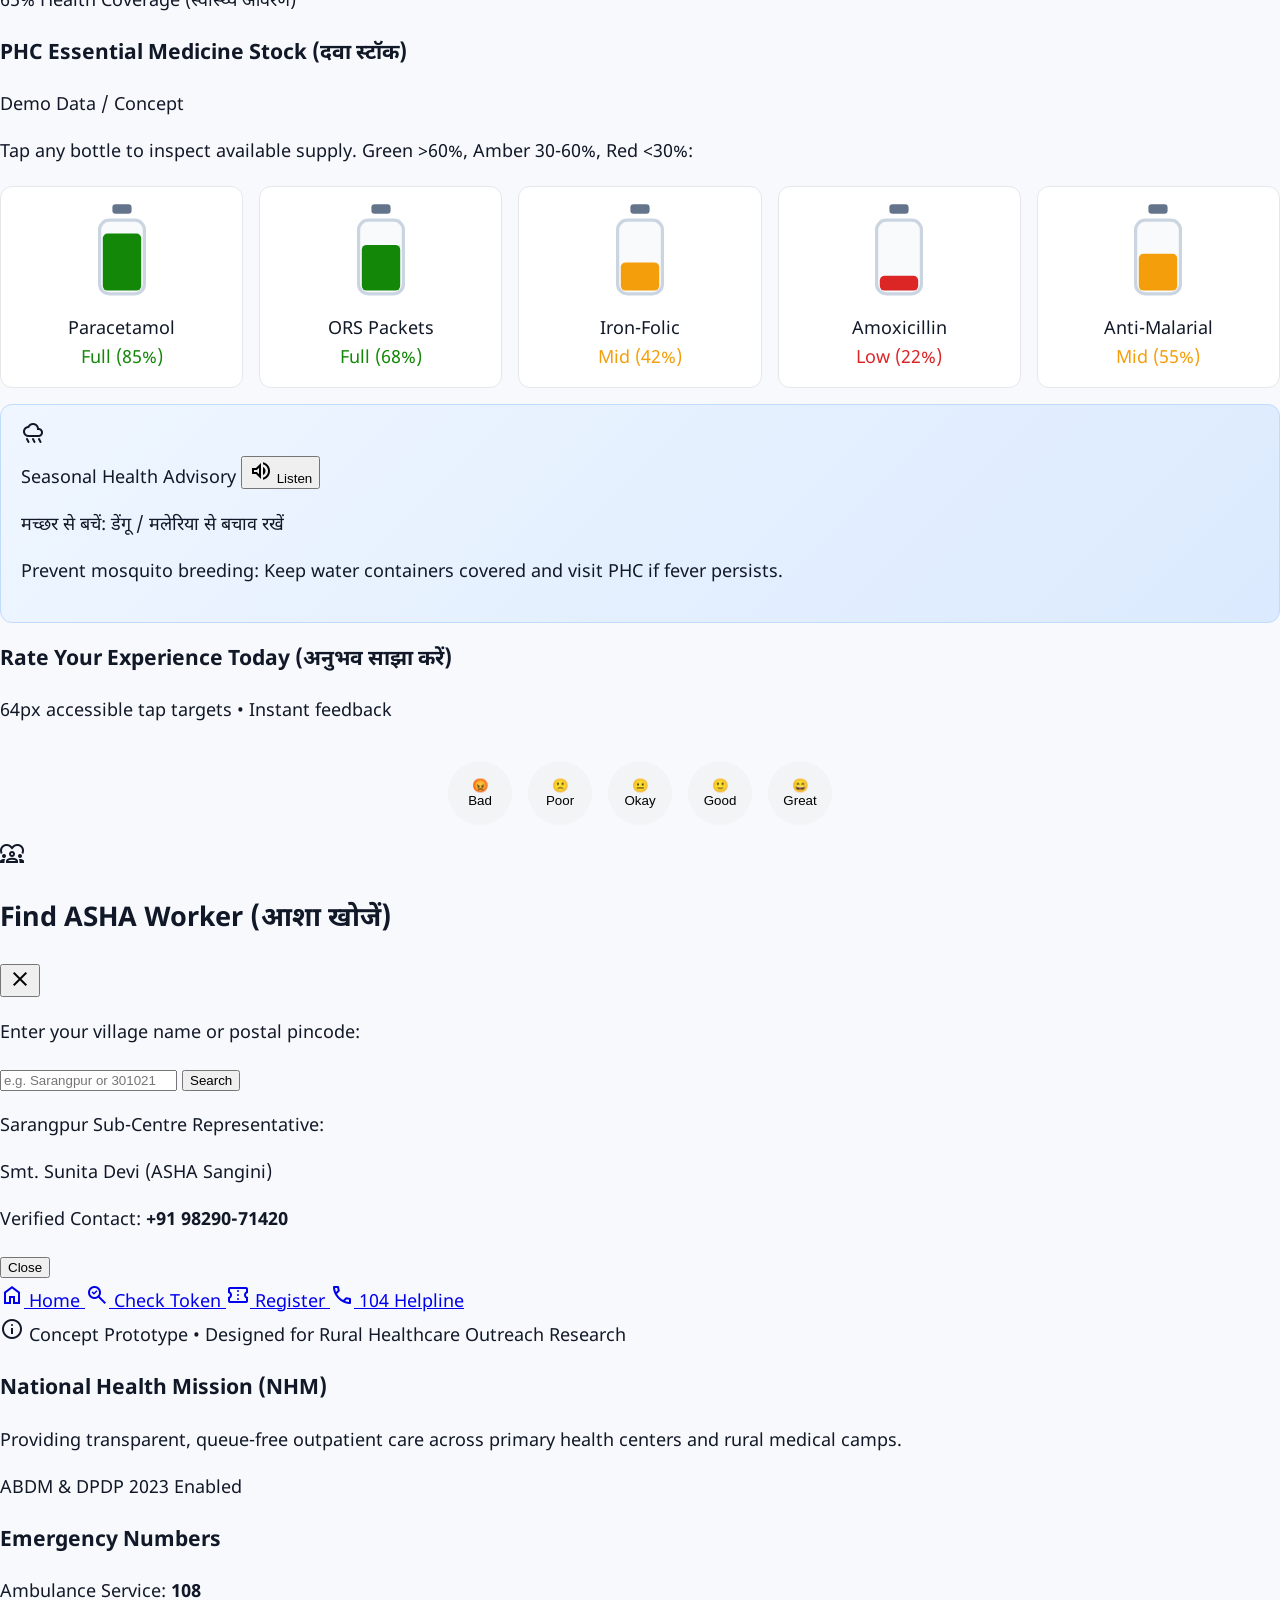
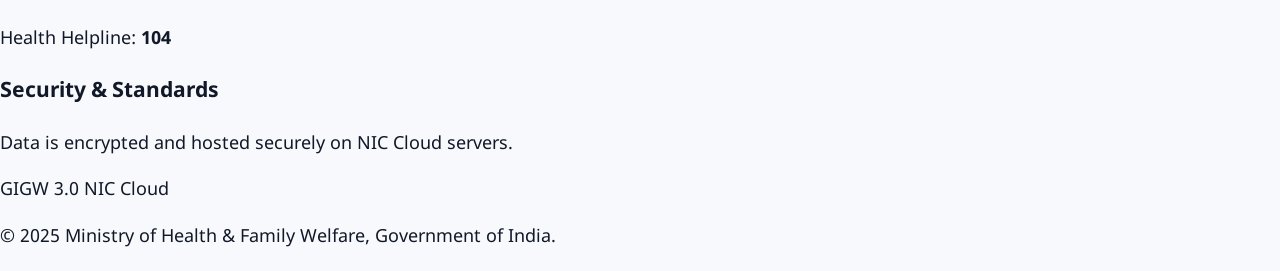
==== commit 01e99c61: "deploy: sync all fixed features, emblem, reactive motion, and register flow to repository root" ====
--- a/index.html
+++ b/index.html
@@ -337,15 +337,37 @@
     <div class="max-w-7xl mx-auto w-full px-3 sm:px-6 flex items-center justify-between gap-4">
       
       <!-- Brand & Emblem -->
-      <a href="index.html" class="flex items-center gap-2.5 sm:gap-3 group focus:outline-none">
-        <img src="https://lh3.googleusercontent.com/aida/[base64]" 
-             alt="National Health Mission Emblem" 
-             class="h-11 sm:h-12 w-auto object-contain">
-        <div class="flex flex-col">
-          <span class="text-xl sm:text-2xl font-extrabold text-[#0B3D91] tracking-tight group-hover:underline leading-tight" data-i18n="portal_title">
+      <a href="index.html" class="flex items-center gap-2.5 sm:gap-3 group focus:outline-none shrink-0">
+        <div class="h-11 w-11 sm:h-12 sm:w-12 shrink-0 flex items-center justify-center bg-white rounded-lg shadow-xs p-0.5 border border-gray-100" aria-label="National Emblem of India">
+          <svg viewBox="0 0 100 115" class="w-full h-full object-contain" fill="#0B3D91">
+            <path d="M50 8 C46 8 43 11 43 15 C41 15 39 17 39 20 C37 21 36 24 37 27 C36 29 37 32 39 34 C38 37 40 40 42 42 C44 44 47 46 50 46 C53 46 56 44 58 42 C60 40 62 37 61 34 C63 32 64 29 63 27 C64 24 63 21 61 20 C61 17 59 15 57 15 C57 11 54 8 50 8 Z" fill="#B45309"/>
+            <path d="M47 16 C47 14 53 14 53 16 C53 18 52 20 50 20 C48 20 47 18 47 16 Z" fill="#F59E0B"/>
+            <circle cx="47" cy="18" r="1" fill="#78350F"/><circle cx="53" cy="18" r="1" fill="#78350F"/><path d="M48 22 L52 22 L50 25 Z" fill="#78350F"/>
+            <path d="M46 27 C48 29 52 29 54 27" stroke="#78350F" stroke-width="1.2" fill="none" stroke-linecap="round"/>
+            <path d="M36 14 C33 14 30 16 30 19 C28 20 27 23 28 26 C26 28 27 31 29 33 C28 36 30 39 33 41 C36 42 39 43 42 42 C40 39 39 35 39 32 C37 30 37 27 38 24 C38 21 39 18 41 16 C39 14 38 14 36 14 Z" fill="#92400E"/>
+            <circle cx="33" cy="22" r="1" fill="#451A03"/>
+            <path d="M64 14 C67 14 70 16 70 19 C72 20 73 23 72 26 C74 28 73 31 71 33 C72 36 70 39 67 41 C64 42 61 43 58 42 C60 39 61 35 61 32 C63 30 63 27 62 24 C62 21 61 18 59 16 C61 14 62 14 64 14 Z" fill="#92400E"/>
+            <circle cx="67" cy="22" r="1" fill="#451A03"/>
+            <path d="M43 43 C42 47 43 53 44 58 L56 58 C57 53 58 47 57 43 C55 45 53 46 50 46 C47 46 45 45 43 43 Z" fill="#B45309"/>
+            <path d="M34 42 C33 46 34 52 36 58 L42 58 C41 53 40 47 41 43 C38 43 36 42 34 42 Z" fill="#92400E"/>
+            <path d="M66 42 C67 46 66 52 64 58 L58 58 C59 53 60 47 59 43 C62 43 64 42 66 42 Z" fill="#92400E"/>
+            <rect x="34" y="58" width="32" height="4" rx="2" fill="#78350F"/>
+            <rect x="18" y="63" width="64" height="15" rx="3" fill="#0B3D91"/>
+            <circle cx="50" cy="70.5" r="6" fill="#FFFFFF"/>
+            <circle cx="50" cy="70.5" r="5" fill="none" stroke="#0B3D91" stroke-width="0.8"/>
+            <circle cx="50" cy="70.5" r="1.2" fill="#0B3D91"/>
+            <path d="M25 72 C25 69 27 68 29 68 C31 68 33 70 33 72 C32 73 30 73 29 74 C28 75 26 75 25 74 Z" fill="#F59E0B"/>
+            <path d="M75 72 C75 69 73 68 71 68 C69 68 67 70 67 72 C68 73 70 73 71 74 C72 75 74 75 75 74 Z" fill="#F59E0B"/>
+            <path d="M22 79 C22 79 32 87 50 87 C68 87 78 79 78 79 C76 83 66 90 50 90 C34 90 24 83 22 79 Z" fill="#B45309"/>
+            <rect x="20" y="93" width="60" height="10" rx="2" fill="#0B3D91"/>
+            <text x="50" y="100.5" font-family="'Noto Sans Devanagari', 'Inter', system-ui, sans-serif" font-size="6.5" font-weight="900" fill="#FFFFFF" text-anchor="middle" letter-spacing="0.5">सत्यमेव जयते</text>
+          </svg>
+        </div>
+        <div class="flex flex-col min-w-0">
+          <span class="text-xl sm:text-2xl font-extrabold text-[#0B3D91] tracking-tight group-hover:underline leading-tight whitespace-nowrap" data-i18n="portal_title">
             Rashtriya Swasthya Queue
           </span>
-          <span class="text-xs sm:text-sm font-semibold text-gray-600 hidden sm:block leading-none mt-0.5">
+          <span class="text-xs sm:text-sm font-semibold text-gray-600 hidden sm:block leading-none mt-0.5 whitespace-nowrap">
             राष्ट्रीय स्वास्थ्य कतार • National Rural OPD System
           </span>
         </div>
@@ -547,14 +569,13 @@
           <!-- PRIMARY CTAS + 5. ECG-TO-TICK MORPH BUTTON -->
           <div class="grid grid-cols-1 sm:grid-cols-2 gap-4 max-w-2xl relative">
             
-            <!-- 5. REGISTER BUTTON WITH ECG-TO-TICK MORPH & 8. CELEBRATION TRIGGER -->
+            <!-- 5. REGISTER BUTTON (PLAIN NAVIGATION TO /register) -->
             <div class="relative" id="register-cta-wrap">
-              <button type="button" 
-                      id="register-morph-btn" 
-                      onclick="triggerEcgMorphAndBook()" 
-                      class="ripple-target btn-press min-h-[64px] px-5 bg-[#0B3D91] hover:bg-[#082d6c] text-white rounded-xl shadow-lg flex items-center gap-3.5 border-2 border-[#0B3D91] transition-all group w-full relative overflow-hidden">
+              <a href="register.html" 
+                 id="register-morph-btn" 
+                 class="ripple-target btn-press min-h-[64px] px-5 bg-[#0B3D91] hover:bg-[#082d6c] text-white rounded-xl shadow-lg flex items-center gap-3.5 border-2 border-[#0B3D91] transition-all group w-full relative overflow-hidden">
                 
-                <!-- 5. SVG ECG Line that Morphs into Checkmark -->
+                <!-- 5. SVG ECG Line -->
                 <div class="w-12 h-12 rounded-lg bg-white/15 flex items-center justify-center shrink-0" id="morph-icon-box">
                   <svg class="w-8 h-8 text-emerald-400" viewBox="0 0 32 32" fill="none" id="ecg-morph-svg">
                     <!-- ECG Path (8 matching points for smooth morph) -->
@@ -573,7 +594,7 @@
                 </div>
                 
                 <span class="material-symbols-outlined text-[22px] text-white group-hover:translate-x-1 transition-transform" id="cta-arrow">arrow_forward</span>
-              </button>
+              </a>
 
               <!-- 8. Floating Celebratory Plus / Diya Container -->
               <div id="celebration-particles" class="absolute inset-0 pointer-events-none overflow-visible"></div>
@@ -1110,64 +1131,6 @@
       </div>
     </section>
 
-    <!-- =======================================================================
-         7. 3D TOKEN TICKET MODAL (3D tilt on drag/device orientation & Odometer digits)
-         ======================================================================= -->
-    <div id="ticket-modal" class="fixed inset-0 z-50 bg-black/60 hidden items-center justify-center p-4" role="dialog" aria-modal="true" aria-labelledby="ticket-title">
-      <div class="ticket-3d-wrap max-w-md w-full">
-        <div class="ticket-3d-card bg-white rounded-2xl shadow-2xl p-6 space-y-4 border-2 border-gray-300 relative overflow-hidden" id="interactive-ticket-element">
-          
-          <div class="flex items-center justify-between border-b border-gray-200 pb-3">
-            <div class="flex items-center gap-2 text-[#0B3D91]">
-              <span class="material-symbols-outlined text-[24px] text-[#138808]">verified</span>
-              <h3 id="ticket-title" class="font-black text-lg">Official OPD Digital Pass</h3>
-            </div>
-            <button type="button" onclick="closeTicketModal()" class="w-8 h-8 rounded-full hover:bg-gray-100 flex items-center justify-center text-gray-500">
-              <span class="material-symbols-outlined">close</span>
-            </button>
-          </div>
-
-          <!-- Ticket Pass Body with Shine Sweep & Odometer Digits -->
-          <div class="ticket-shine-sweep bg-gradient-to-b from-blue-50 to-white border-2 border-dashed border-[#0B3D91] rounded-2xl p-5 text-center space-y-3 relative overflow-hidden shadow-inner">
-            <span class="text-xs font-extrabold text-gray-500 uppercase tracking-widest block">Primary Health Centre Sarangpur</span>
-            
-            <div class="py-2 border-y border-dashed border-gray-300">
-              <span class="text-xs font-bold text-gray-600 block">Your Confirmed Token Number</span>
-              <div class="text-5xl font-black text-[#0B3D91] tracking-tight my-1" id="ticket-token-display">
-                #047
-              </div>
-              <div class="inline-flex items-center gap-1 text-xs font-bold text-[#138808] bg-green-100 px-3 py-0.5 rounded-full">
-                <span class="material-symbols-outlined text-[16px]">check_circle</span>
-                <span>Confirmed &amp; SMS Dispatched</span>
-              </div>
-            </div>
-
-            <div class="text-left text-xs font-semibold text-gray-700 space-y-1">
-              <p>Patient: <strong class="text-gray-900" id="ticket-patient-name">Ramesh Kumar</strong></p>
-              <p>OPD Room: <strong>Room 02 — General Medicine</strong></p>
-              <p>Estimated Call: <strong>In ~14 Minutes</strong></p>
-            </div>
-          </div>
-
-          <!-- Share on WhatsApp & Save Slip Buttons -->
-          <div class="space-y-2 pt-1">
-            <a href="https://api.whatsapp.com/send?text=Rashtriya%20Swasthya%20Queue%20Token%20%23047%20confirmed%20at%20PHC%20Sarangpur." 
-               target="_blank" 
-               rel="noopener"
-               class="ripple-target btn-press w-full min-h-[48px] bg-[#25D366] hover:bg-[#1EBE5D] text-white font-extrabold text-sm rounded-xl flex items-center justify-center gap-2 shadow-md transition-all">
-              <span class="material-symbols-outlined text-[20px]">share</span>
-              <span>Share on WhatsApp (व्हाट्सएप पर भेजें)</span>
-            </a>
-
-            <button type="button" onclick="closeTicketModal()" class="w-full min-h-[44px] bg-gray-100 hover:bg-gray-200 text-gray-800 font-bold text-xs rounded-xl">
-              Save Slip &amp; Close (पर्ची सुरक्षित करें)
-            </button>
-          </div>
-
-        </div>
-      </div>
-    </div>
-
     <!-- ASHA SEARCH MODAL -->
     <div id="asha-modal" role="dialog" aria-modal="true" aria-labelledby="asha-modal-title" class="fixed inset-0 z-50 bg-black/60 hidden items-center justify-center p-4">
       <div class="bg-white max-w-lg w-full p-6 rounded-2xl shadow-2xl space-y-4 border-2 border-gray-300">
@@ -1270,23 +1233,11 @@
     function detectPerformanceTier() {
       // Check user preferences first
       const savedCalm = localStorage.getItem('swasthya_calm_mode');
-      if (savedCalm === 'true') return 'off';
-
-      const prefersReduced = window.matchMedia('(prefers-reduced-motion: reduce)').matches;
-      if (prefersReduced) return 'off';
+      if (savedCalm === 'true' || savedCalm === 'on') return 'off';
 
       const savedTier = localStorage.getItem('swasthya_motion_tier');
       if (savedTier) return savedTier;
 
-      // Hardware and connection checks
-      const hasSaveData = navigator.connection && navigator.connection.saveData;
-      const isSlowNet = navigator.connection && ['slow-2g', '2g', '3g'].includes(navigator.connection.effectiveType);
-      const isLowMemory = navigator.deviceMemory && navigator.deviceMemory < 4;
-      const isLowCores = navigator.hardwareConcurrency && navigator.hardwareConcurrency < 4;
-
-      if (hasSaveData || isSlowNet || isLowMemory || isLowCores) {
-        return 'lite';
-      }
       return 'full';
     }
 
@@ -1301,10 +1252,11 @@
       if (pauseIcon) pauseIcon.textContent = tier === 'off' ? '▶️' : '⏸️';
     }
 
-    // FPS Watchdog: Auto-downgrade if < 40fps for 2 seconds
+    // FPS Watchdog: Auto-downgrade only on sustained low FPS after boot grace period
     let frameTimes = [];
     let lastFrameTime = performance.now();
     let lowFpsCount = 0;
+    const pageStartTime = performance.now();
 
     function monitorFPS(now) {
       const delta = now - lastFrameTime;
@@ -1315,9 +1267,9 @@
         if (frameTimes.length > 60) frameTimes.shift();
 
         const avgFps = frameTimes.reduce((a, b) => a + b, 0) / frameTimes.length;
-        if (avgFps < 40) {
+        if (now - pageStartTime > 8000 && avgFps < 20) {
           lowFpsCount++;
-          if (lowFpsCount > 120 && currentMotionTier === 'full') {
+          if (lowFpsCount > 300 && currentMotionTier === 'full') {
             setMotionTier('lite');
             console.warn("Performance: Auto-downgraded to 'lite' tier due to frame drops.");
           }
@@ -1331,7 +1283,7 @@
     }
 
     function toggleCalmMode() {
-      const isCalm = localStorage.getItem('swasthya_calm_mode') === 'true';
+      const isCalm = localStorage.getItem('swasthya_calm_mode') === 'true' || localStorage.getItem('swasthya_calm_mode') === 'on';
       const newCalm = !isCalm;
       localStorage.setItem('swasthya_calm_mode', newCalm ? 'true' : 'false');
       
@@ -1339,22 +1291,23 @@
       if (calmText) calmText.textContent = newCalm ? "Calm: On" : "Calm: Off";
 
       setMotionTier(newCalm ? 'off' : 'full');
+      if (window.showToast) window.showToast(newCalm ? 'Calm Mode ON (शांत मोड)' : 'Motion Active (एनीमेशन सक्रिय)', 'info');
     }
 
     function toggleMotionPause() {
-      if (currentMotionTier === 'off') {
-        localStorage.setItem('swasthya_calm_mode', 'false');
-        setMotionTier('full');
-      } else {
-        setMotionTier('off');
-      }
+      const isPaused = localStorage.getItem('swasthya_motion_paused') === 'true';
+      const newPaused = !isPaused;
+      localStorage.setItem('swasthya_motion_paused', newPaused ? 'true' : 'false');
+      document.documentElement.classList.toggle('motion-paused', newPaused);
+      const pauseIcon = document.getElementById('motion-pause-icon');
+      if (pauseIcon) pauseIcon.textContent = newPaused ? '▶️' : '⏸️';
+      if (window.showToast) window.showToast(newPaused ? 'Animations Paused (रोका गया)' : 'Animations Resumed (सक्रिय)', 'info');
     }
 
     // Battery Saving: pause on tab hidden
     document.addEventListener('visibilitychange', () => {
-      if (document.hidden) {
-        document.documentElement.setAttribute('data-motion', 'off');
-      } else {
+      document.documentElement.classList.toggle('tab-hidden-paused', document.hidden);
+      if (!document.hidden) {
         document.documentElement.setAttribute('data-motion', currentMotionTier);
       }
     });
@@ -1453,7 +1406,7 @@
 
       // Random ripple trigger every 3-5 seconds
       setInterval(() => {
-        if (currentMotionTier !== 'full' || document.hidden) return;
+        if (currentMotionTier === 'off' || document.hidden) return;
         const randIndex = Math.floor(Math.random() * clusters.length);
         const target = clusters[randIndex];
         triggerDotMapRipple(target);
@@ -1472,7 +1425,10 @@
       // Update message & increment counter
       const stream = document.getElementById('live-map-booking-msg');
       if (stream) {
-        stream.textContent = `Token #${Math.floor(Math.random()*40)+30} booked at ${target.name}.`;
+        const latest = window.RSQStore ? window.RSQStore.getLatestToken() : null;
+        if (!latest) {
+          stream.textContent = `Token #${Math.floor(Math.random()*40)+30} booked at ${target.name}.`;
+        }
       }
       incrementOdometerCounter(1);
     }
@@ -1562,120 +1518,6 @@
         const utt = new SpeechSynthesisUtterance(msgs[num]);
         utt.lang = 'hi-IN';
         window.speechSynthesis.speak(utt);
-      }
-    }
-
-    // -------------------------------------------------------------------------
-    // 5. ECG-TO-TICK MORPH & 8. SUCCESS CELEBRATION
-    // -------------------------------------------------------------------------
-    let isEcgMorphed = false;
-    function triggerEcgMorphAndBook() {
-      const path = document.getElementById('morph-path');
-      const title = document.getElementById('cta-reg-title');
-      const sub = document.getElementById('cta-reg-sub');
-      const btn = document.getElementById('register-morph-btn');
-      if (!path) return;
-
-      if (!isEcgMorphed) {
-        // Morph SVG Path into Checkmark: M 4 16 L 8 16 L 12 21 L 22 9 L 26 9 L 26 9 L 28 9 L 30 9
-        path.setAttribute('d', 'M 4 16 L 8 16 L 12 21 L 22 9 L 24 9 L 26 9 L 28 9 L 30 9');
-        path.setAttribute('stroke', '#10B981');
-        isEcgMorphed = true;
-        if (title) title.textContent = "Token #048 Generated!";
-        if (sub) sub.textContent = "पर्ची सफलतापूर्वक जारी (SMS Sent)";
-        if (btn) btn.classList.add('border-emerald-500', 'bg-emerald-900');
-
-        // 8. Launch floating plus & diya particles
-        launchSuccessParticles();
-
-        // 7. Show 3D ticket modal
-        setTimeout(() => {
-          show3DTicketModal('048', 'Ramesh Kumar');
-        }, 700);
-      } else {
-        // Reset
-        path.setAttribute('d', 'M 2 16 L 8 16 L 11 9 L 14 23 L 17 6 L 20 20 L 23 16 L 30 16');
-        path.setAttribute('stroke', 'currentColor');
-        isEcgMorphed = false;
-        if (title) title.textContent = translations[currentLang].cta_register_title;
-        if (sub) sub.textContent = translations[currentLang].cta_register_sub;
-        if (btn) btn.classList.remove('border-emerald-500', 'bg-emerald-900');
-      }
-    }
-
-    // 8. SUCCESS CELEBRATION (14 floating green pluses & diyas)
-    function launchSuccessParticles() {
-      if (currentMotionTier !== 'full') return;
-      const container = document.getElementById('celebration-particles');
-      if (!container) return;
-
-      for (let i = 0; i < 14; i++) {
-        const p = document.createElement('div');
-        p.className = 'celebration-item font-black text-emerald-400 select-none';
-        p.textContent = i % 2 === 0 ? '✚' : '🪔';
-        p.style.left = `${10 + Math.random() * 80}%`;
-        p.style.top = `${20 + Math.random() * 40}%`;
-        p.style.fontSize = `${16 + Math.random() * 12}px`;
-        p.style.animationDelay = `${Math.random() * 0.4}s`;
-        container.appendChild(p);
-
-        setTimeout(() => p.remove(), 1600);
-      }
-    }
-
-
-    // -------------------------------------------------------------------------
-    // 7. 3D TOKEN TICKET MODAL (Tilt on drag/device orientation)
-    // -------------------------------------------------------------------------
-    function show3DTicketModal(tokenNum, patientName) {
-      const modal = document.getElementById('ticket-modal');
-      const disp = document.getElementById('ticket-token-display');
-      const nameEl = document.getElementById('ticket-patient-name');
-      if (disp) disp.textContent = '#' + tokenNum;
-      if (nameEl) nameEl.textContent = patientName;
-      if (modal) {
-        modal.classList.remove('hidden');
-        modal.classList.add('flex');
-      }
-
-      // Initialize 3D tilt tracking
-      init3DTilt();
-    }
-
-    function closeTicketModal() {
-      const modal = document.getElementById('ticket-modal');
-      if (modal) {
-        modal.classList.remove('flex');
-        modal.classList.add('hidden');
-      }
-    }
-
-    function init3DTilt() {
-      const card = document.getElementById('interactive-ticket-element');
-      if (!card || currentMotionTier !== 'full') return;
-
-      // Mouse drag / hover 3D tilt (max +-8deg)
-      card.addEventListener('mousemove', (e) => {
-        const rect = card.getBoundingClientRect();
-        const x = e.clientX - rect.left - rect.width / 2;
-        const y = e.clientY - rect.top - rect.height / 2;
-        const rotX = Math.max(-8, Math.min(8, (-y / rect.height) * 16));
-        const rotY = Math.max(-8, Math.min(8, (x / rect.width) * 16));
-        card.style.transform = `rotateX(${rotX}deg) rotateY(${rotY}deg)`;
-      });
-
-      card.addEventListener('mouseleave', () => {
-        card.style.transform = 'rotateX(0deg) rotateY(0deg)';
-      });
-
-      // DeviceOrientation fallback if supported
-      if (window.DeviceOrientationEvent && typeof DeviceOrientationEvent.requestPermission !== 'function') {
-        window.addEventListener('deviceorientation', (e) => {
-          if (!e.gamma || !e.beta) return;
-          const tiltX = Math.max(-8, Math.min(8, e.beta / 5));
-          const tiltY = Math.max(-8, Math.min(8, e.gamma / 5));
-          card.style.transform = `rotateX(${tiltX}deg) rotateY(${tiltY}deg)`;
-        }, { passive: true });
       }
     }
 
@@ -1817,7 +1659,100 @@
       const input = document.getElementById('quick-token-input');
       const token = input ? input.value.trim() : '';
       if (!token) return;
-      window.location.href = `check-token.html?token=${encodeURIComponent(token)}`;
+
+      const alertBox = document.getElementById('quick-check-alert');
+      const found = window.RSQStore ? window.RSQStore.findToken(token) : null;
+
+      if (found) {
+        if (alertBox) {
+          alertBox.classList.remove('hidden');
+          alertBox.className = "mt-3 p-4 bg-emerald-50 border-l-4 border-[#138808] rounded-xl shadow-sm text-sm font-bold text-gray-800";
+          alertBox.innerHTML = `
+            <div class="flex flex-col sm:flex-row sm:items-center justify-between gap-3">
+              <div>
+                <div class="flex items-center gap-1.5 text-[#138808]">
+                  <span class="material-symbols-outlined text-[20px]">verified</span>
+                  <span class="font-extrabold text-base">Token #${found.token} Confirmed</span>
+                </div>
+                <p class="text-xs text-gray-800 font-semibold mt-1">
+                  Patient: <strong class="text-gray-900">${found.name}</strong> • ${found.department}
+                </p>
+                <p class="text-xs text-[#0B3D91] font-bold mt-0.5">
+                  ${found.room} • Attending: ${found.doctor} • Est. Wait: ~${found.waitMins} Mins
+                </p>
+              </div>
+              <a href="check-token.html?token=${encodeURIComponent(found.token)}" class="ripple-target btn-press px-4 py-2 bg-[#0B3D91] hover:bg-[#082d6c] text-white text-xs font-bold rounded-lg text-center shrink-0">
+                View Live Tracker &rarr;
+              </a>
+            </div>
+          `;
+          alertBox.scrollIntoView({ behavior: 'smooth', block: 'nearest' });
+        } else {
+          window.location.href = `check-token.html?token=${encodeURIComponent(found.token)}`;
+        }
+      } else {
+        if (alertBox) {
+          alertBox.classList.remove('hidden');
+          alertBox.className = "mt-3 p-3 bg-blue-50 border-l-4 border-[#0B3D91] rounded-xl shadow-sm text-sm font-bold text-gray-800";
+          alertBox.innerHTML = `
+            <div class="flex flex-col sm:flex-row sm:items-center justify-between gap-3">
+              <div>
+                <div class="flex items-center gap-1.5 text-[#0B3D91]">
+                  <span class="material-symbols-outlined text-[18px]">info</span>
+                  <span class="font-bold text-sm">Searching central records for "${token}"...</span>
+                </div>
+                <p class="text-xs text-gray-600 mt-0.5">Token not found in local kiosk cache. Opening full registry tracker.</p>
+              </div>
+              <a href="check-token.html?token=${encodeURIComponent(token)}" class="ripple-target btn-press px-3.5 py-1.5 bg-[#0B3D91] hover:bg-[#082d6c] text-white text-xs font-bold rounded-lg text-center shrink-0">
+                Search Registry &rarr;
+              </a>
+            </div>
+          `;
+        } else {
+          window.location.href = `check-token.html?token=${encodeURIComponent(token)}`;
+        }
+      }
+    }
+
+    // -------------------------------------------------------------------------
+    // LIVE BOOKING STREAM STORE SYNC (BroadcastChannel & Storage Event)
+    // -------------------------------------------------------------------------
+    function updateLiveBookingStreamFromStore(animate = true) {
+      const stream = document.getElementById('live-map-booking-msg');
+      if (!stream || !window.RSQStore) return;
+      const latest = window.RSQStore.getLatestToken();
+      if (latest) {
+        const animClass = animate ? 'pass-token-single' : '';
+        stream.innerHTML = `Token <span class="${animClass} text-[#0B3D91] font-black" style="display:inline-block;">#${latest.token}</span> booked at ${latest.phc || 'PHC Sarangpur, Rajasthan'}.`;
+      }
+    }
+
+    function initLiveBookingStreamSync() {
+      updateLiveBookingStreamFromStore(false);
+
+      // Listen for localStorage changes from other tabs/windows
+      window.addEventListener('storage', (e) => {
+        if (e.key === 'rsq_tokens') {
+          updateLiveBookingStreamFromStore(true);
+        }
+      });
+
+      // Listen for BroadcastChannel updates
+      try {
+        if (window.BroadcastChannel) {
+          const bc = new BroadcastChannel('rsq_tokens_channel');
+          bc.onmessage = (ev) => {
+            if (ev.data && ev.data.token) {
+              updateLiveBookingStreamFromStore(true);
+            }
+          };
+        }
+      } catch (err) {}
+
+      // Listen for in-window custom events
+      window.addEventListener('rsq_token_added', () => {
+        updateLiveBookingStreamFromStore(true);
+      });
     }
 
     function openAshaSearchModal() {
@@ -1879,6 +1814,7 @@
       initIndiaDotMap();
       initVillageSky();
       initScrollJourney();
+      initLiveBookingStreamSync();
 
       // 5. Start FPS Monitor
     });
--- a/motion.css
+++ b/motion.css
@@ -15,16 +15,7 @@
   transform: translateY(12px);
 }
 
-/* OFF TIER & PREFERS-REDUCED-MOTION (Calm Mode) */
-@media (prefers-reduced-motion: reduce) {
-  *, *::before, *::after {
-    animation-duration: 0.001ms !important;
-    animation-iteration-count: 1 !important;
-    transition-duration: 0.001ms !important;
-    scroll-behavior: auto !important;
-  }
-}
-
+/* OFF TIER (Calm Mode - activated when user clicks calm mode) */
 html[data-motion="off"] *,
 html[data-motion="off"] *::before,
 html[data-motion="off"] *::after {
@@ -37,15 +28,9 @@
   animation: none !important;
 }
 
-/* LITE TIER (Strictly transform & opacity fades, no complex loops or 3D) */
-html[data-motion="lite"] .looping-anim,
-html[data-motion="lite"] .full-tier-only {
-  animation: none !important;
-  display: none !important;
-}
-
-html[data-motion="lite"] .lite-static {
-  display: block !important;
+/* LITE TIER (Soft motion, prevents heavy GPU strain) */
+html[data-motion="lite"] .looping-anim {
+  animation-duration: 1.5x !important;
 }
 
 /* Pause All Animations Class (WCAG 2.2.2 Pause Toggle) */
@@ -125,3 +110,220 @@
 @keyframes toastFadeOut {
   to { opacity: 0; transform: translateY(-8px); }
 }
+
+/* Floating Celebration Particles (Pluses & Diyas) */
+.celebration-item {
+  position: absolute;
+  pointer-events: none;
+  animation: floatCelebration 1.6s cubic-bezier(0.16, 1, 0.3, 1) forwards;
+  z-index: 50;
+}
+@keyframes floatCelebration {
+  0% { opacity: 0; transform: translateY(0) scale(0.6) rotate(0deg); }
+  20% { opacity: 1; transform: translateY(-24px) scale(1.3) rotate(12deg); }
+  80% { opacity: 0.9; transform: translateY(-75px) scale(1.1) rotate(-12deg); }
+  100% { opacity: 0; transform: translateY(-115px) scale(0.8) rotate(20deg); }
+}
+
+/* ==========================================================================
+   OFFICIAL OPD DIGITAL PASS MODAL & TOKEN ANIMATIONS
+   ========================================================================== */
+
+@keyframes modalBackdropFadeIn {
+  from { opacity: 0; }
+  to { opacity: 1; }
+}
+
+@keyframes modalScaleIn {
+  from {
+    opacity: 0;
+    transform: scale(0.95);
+  }
+  to {
+    opacity: 1;
+    transform: scale(1);
+  }
+}
+
+@keyframes badgePopIn {
+  0% {
+    opacity: 0;
+    transform: scale(0.7);
+  }
+  70% {
+    opacity: 1;
+    transform: scale(1.1);
+  }
+  100% {
+    opacity: 1;
+    transform: scale(1);
+  }
+}
+
+@keyframes lineSlideUp {
+  from {
+    opacity: 0;
+    transform: translateY(10px);
+  }
+  to {
+    opacity: 1;
+    transform: translateY(0);
+  }
+}
+
+@keyframes heartbeat {
+  0%,100% { transform: scale(1); }
+  14%     { transform: scale(1.14); }
+  28%     { transform: scale(1); }
+  42%     { transform: scale(1.08); }
+  70%     { transform: scale(1); }
+}
+
+@keyframes passRipple {
+  0%   { box-shadow: 0 0 0 0 rgba(22,163,74,.45); }
+  100% { box-shadow: 0 0 0 22px rgba(22,163,74,0); }
+}
+
+.modal-backdrop-animate {
+  animation: modalBackdropFadeIn 250ms ease-out forwards;
+}
+.modal-dialog-animate {
+  animation: modalScaleIn 250ms cubic-bezier(0.16, 1, 0.3, 1) forwards;
+}
+.pass-token {
+  animation: heartbeat 1.1s ease-in-out 300ms 3;
+  display: inline-block;
+}
+.pass-token-single {
+  animation: heartbeat 1.1s ease-in-out 1;
+  display: inline-block;
+}
+.pass-ticket {
+  animation: passRipple 1.2s ease-out 300ms 2;
+}
+.pass-badge-pop {
+  opacity: 0;
+  animation: badgePopIn 400ms cubic-bezier(0.175, 0.885, 0.32, 1.275) 1.2s forwards;
+}
+.pass-line-1 {
+  opacity: 0;
+  animation: lineSlideUp 300ms ease-out 1.2s forwards;
+}
+.pass-line-2 {
+  opacity: 0;
+  animation: lineSlideUp 300ms ease-out 1.28s forwards;
+}
+.pass-line-3 {
+  opacity: 0;
+  animation: lineSlideUp 300ms ease-out 1.36s forwards;
+}
+
+/* ==========================================================================
+   CHECK TOKEN STATUS - LIVE MOTION (Transform & Opacity & Box-Shadow only)
+   ========================================================================== */
+@keyframes statusDotBlink {
+  0%, 100% { opacity: 1; }
+  50% { opacity: 0.3; }
+}
+
+@keyframes inputShake {
+  0%, 100% { transform: translateX(0); }
+  20%, 60% { transform: translateX(-6px); }
+  40%, 80% { transform: translateX(6px); }
+}
+
+@keyframes cardFlashGreen {
+  0% { box-shadow: 0 0 0 0 rgba(34, 107, 66, 0); }
+  30% { box-shadow: 0 0 0 4px rgba(34, 107, 66, 0.4); }
+  100% { box-shadow: 0 0 0 0 rgba(34, 107, 66, 0); }
+}
+
+@keyframes activeStepPulse {
+  0%, 100% { box-shadow: 0 0 0 0 rgba(0, 39, 71, 0.35); }
+  50% { box-shadow: 0 0 0 6px rgba(0, 39, 71, 0); }
+}
+
+@keyframes numberRollOut {
+  from { opacity: 1; transform: translateY(0); }
+  to { opacity: 0; transform: translateY(-8px); }
+}
+
+@keyframes numberRollIn {
+  from { opacity: 0; transform: translateY(8px); }
+  to { opacity: 1; transform: translateY(0); }
+}
+
+@keyframes eqBar {
+  0%, 100% { transform: scaleY(0.3); }
+  50% { transform: scaleY(1); }
+}
+
+@keyframes faceBounce {
+  0%, 100% { transform: scale(1); }
+  50% { transform: scale(1.25); }
+}
+
+@keyframes drawCheck {
+  from { stroke-dashoffset: 24; }
+  to { stroke-dashoffset: 0; }
+}
+
+@keyframes skeletonShimmer {
+  0% { background-position: -200% 0; }
+  100% { background-position: 200% 0; }
+}
+
+.status-dot-blink {
+  animation: statusDotBlink 1.6s infinite ease-in-out;
+}
+.input-shake {
+  animation: inputShake 300ms ease-in-out;
+}
+.card-flash {
+  animation: cardFlashGreen 600ms ease-out;
+}
+.active-step-pulse {
+  animation: activeStepPulse 2s infinite ease-in-out;
+}
+.roll-out {
+  animation: numberRollOut 125ms ease-in forwards;
+}
+.roll-in {
+  animation: numberRollIn 125ms ease-out forwards;
+}
+.token-pill {
+  transition: transform 150ms ease, box-shadow 150ms ease;
+}
+.token-pill:hover {
+  transform: translateY(-2px);
+}
+.token-pill:active {
+  transform: scale(0.97);
+}
+.equalizer-bar-1 { animation: eqBar 0.8s infinite 0.1s; transform-origin: bottom; }
+.equalizer-bar-2 { animation: eqBar 0.8s infinite 0.3s; transform-origin: bottom; }
+.equalizer-bar-3 { animation: eqBar 0.8s infinite 0.5s; transform-origin: bottom; }
+.equalizer-bar-4 { animation: eqBar 0.8s infinite 0.2s; transform-origin: bottom; }
+.face-btn {
+  transition: transform 150ms ease, opacity 200ms ease;
+}
+.face-btn:hover {
+  transform: translateY(-2px) scale(1.08);
+}
+.face-btn:active {
+  transform: scale(0.95);
+}
+.face-btn.face-bounced {
+  animation: faceBounce 400ms ease;
+}
+.svg-check-draw {
+  stroke-dasharray: 24;
+  stroke-dashoffset: 24;
+  animation: drawCheck 400ms ease forwards;
+}
+.skeleton-shimmer {
+  background: linear-gradient(90deg, #eaedff 25%, #dae2fd 50%, #eaedff 75%);
+  background-size: 200% 100%;
+  animation: skeletonShimmer 1.5s infinite;
+}
+
--- a/extras.css
+++ b/extras.css
@@ -65,8 +65,11 @@
   box-shadow: inset 0 -1px 0 rgba(0,0,0,0.4);
   transform-origin: center center;
 }
-html[data-motion="full"] .split-flap-char.is-flipping .flap-inner {
+.split-flap-char.is-flipping .flap-inner {
   animation: flapFlip 300ms cubic-bezier(0.4, 0, 0.2, 1) forwards;
+}
+html[data-motion="off"] .split-flap-char.is-flipping .flap-inner {
+  animation: none !important;
 }
 @keyframes flapFlip {
   0% { transform: rotateX(0deg); }
@@ -136,7 +139,7 @@
   transform-origin: bottom center;
   transition: transform 600ms cubic-bezier(0.34, 1.56, 0.64, 1), opacity 400ms ease;
 }
-html[data-motion="full"] .tulsi-blooming {
+.tulsi-blooming {
   filter: drop-shadow(0 0 8px rgba(19, 136, 8, 0.45));
 }
 .tulsi-stage-label {
@@ -166,8 +169,11 @@
 .village-house.inactive-grey {
   fill: #D1D5DB !important;
 }
-html[data-motion="full"] .village-house.active-green .house-window {
+.village-house.active-green .house-window {
   animation: houseGlow 4s infinite alternate;
+}
+html[data-motion="off"] .village-house.active-green .house-window {
+  animation: none !important;
 }
 @keyframes houseGlow {
   0% { fill: #FEF08A; opacity: 0.6; }
@@ -201,8 +207,11 @@
   height: 96px;
   margin: 0 auto 8px;
 }
-html[data-motion="full"] .wave-path {
+.wave-path {
   animation: waveMotion 4s linear infinite;
+}
+html[data-motion="off"] .wave-path {
+  animation: none !important;
 }
 @keyframes waveMotion {
   0% { transform: translateX(0); }
